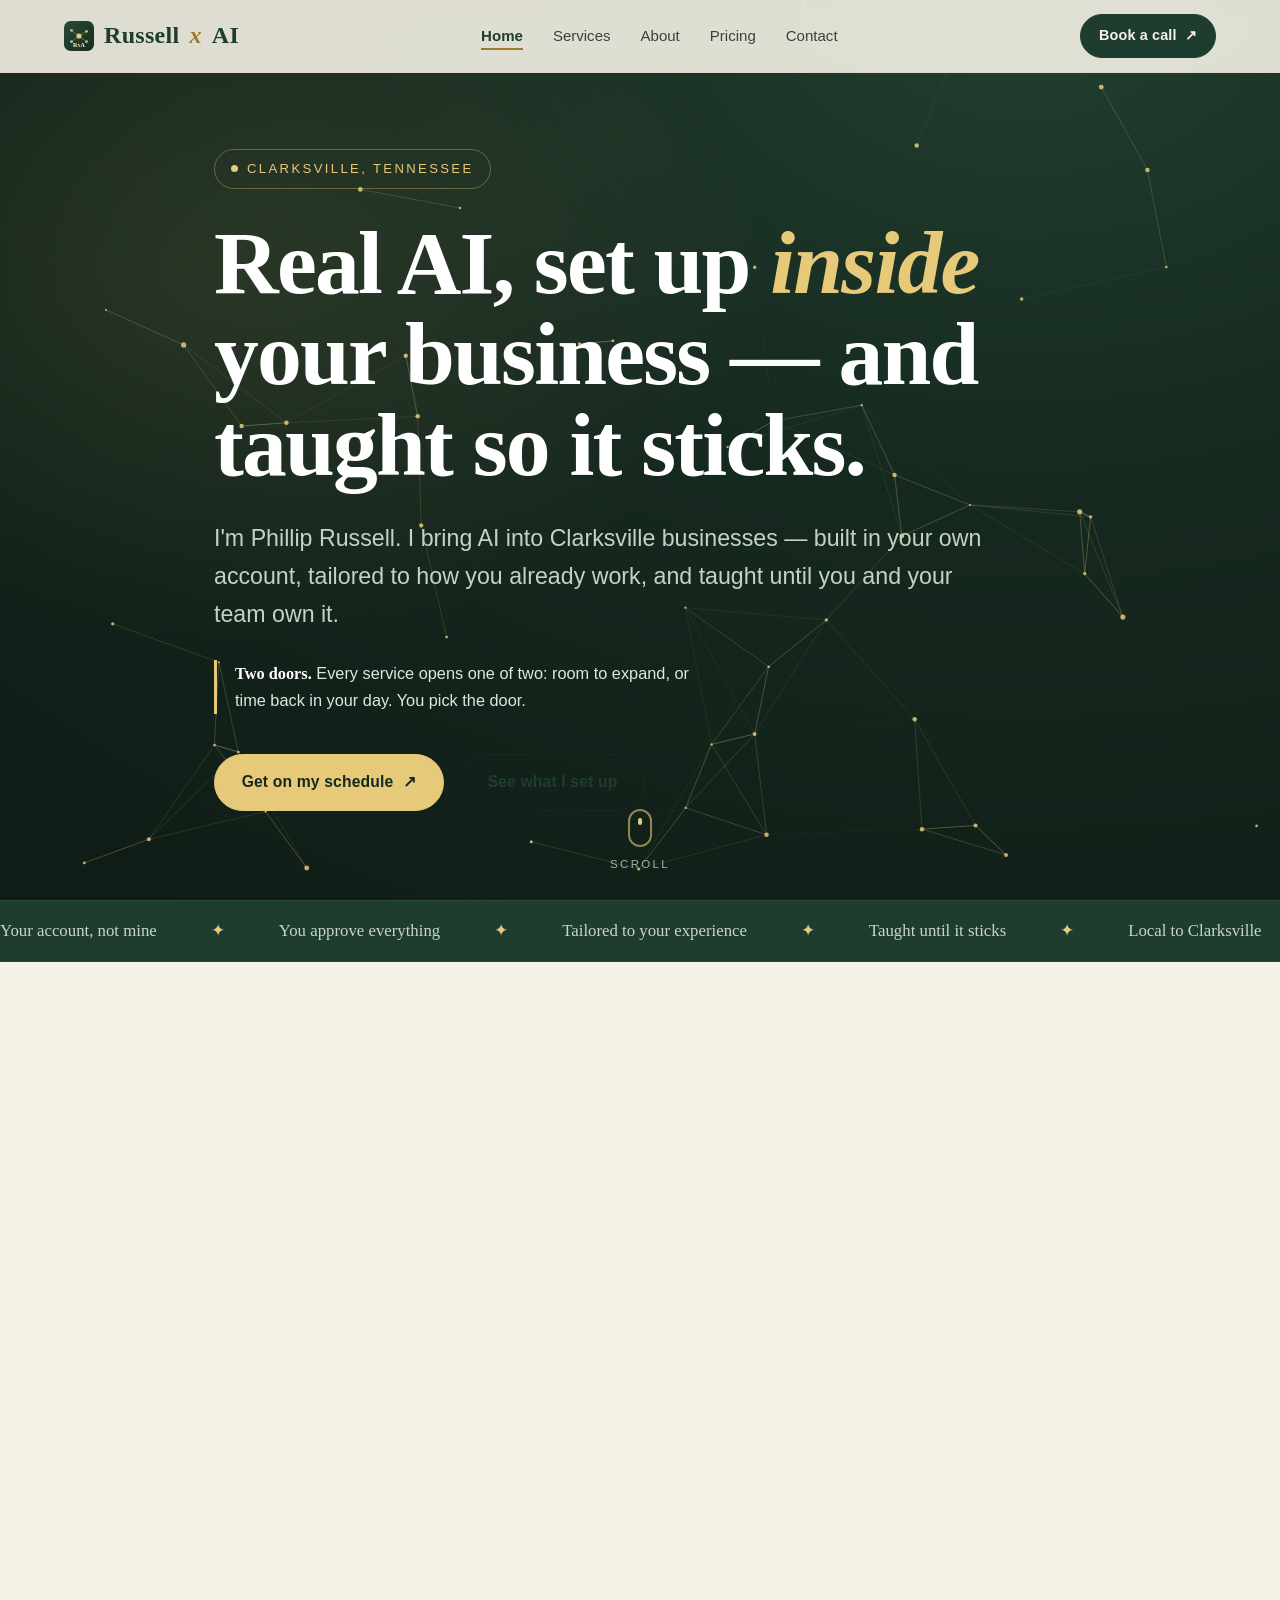
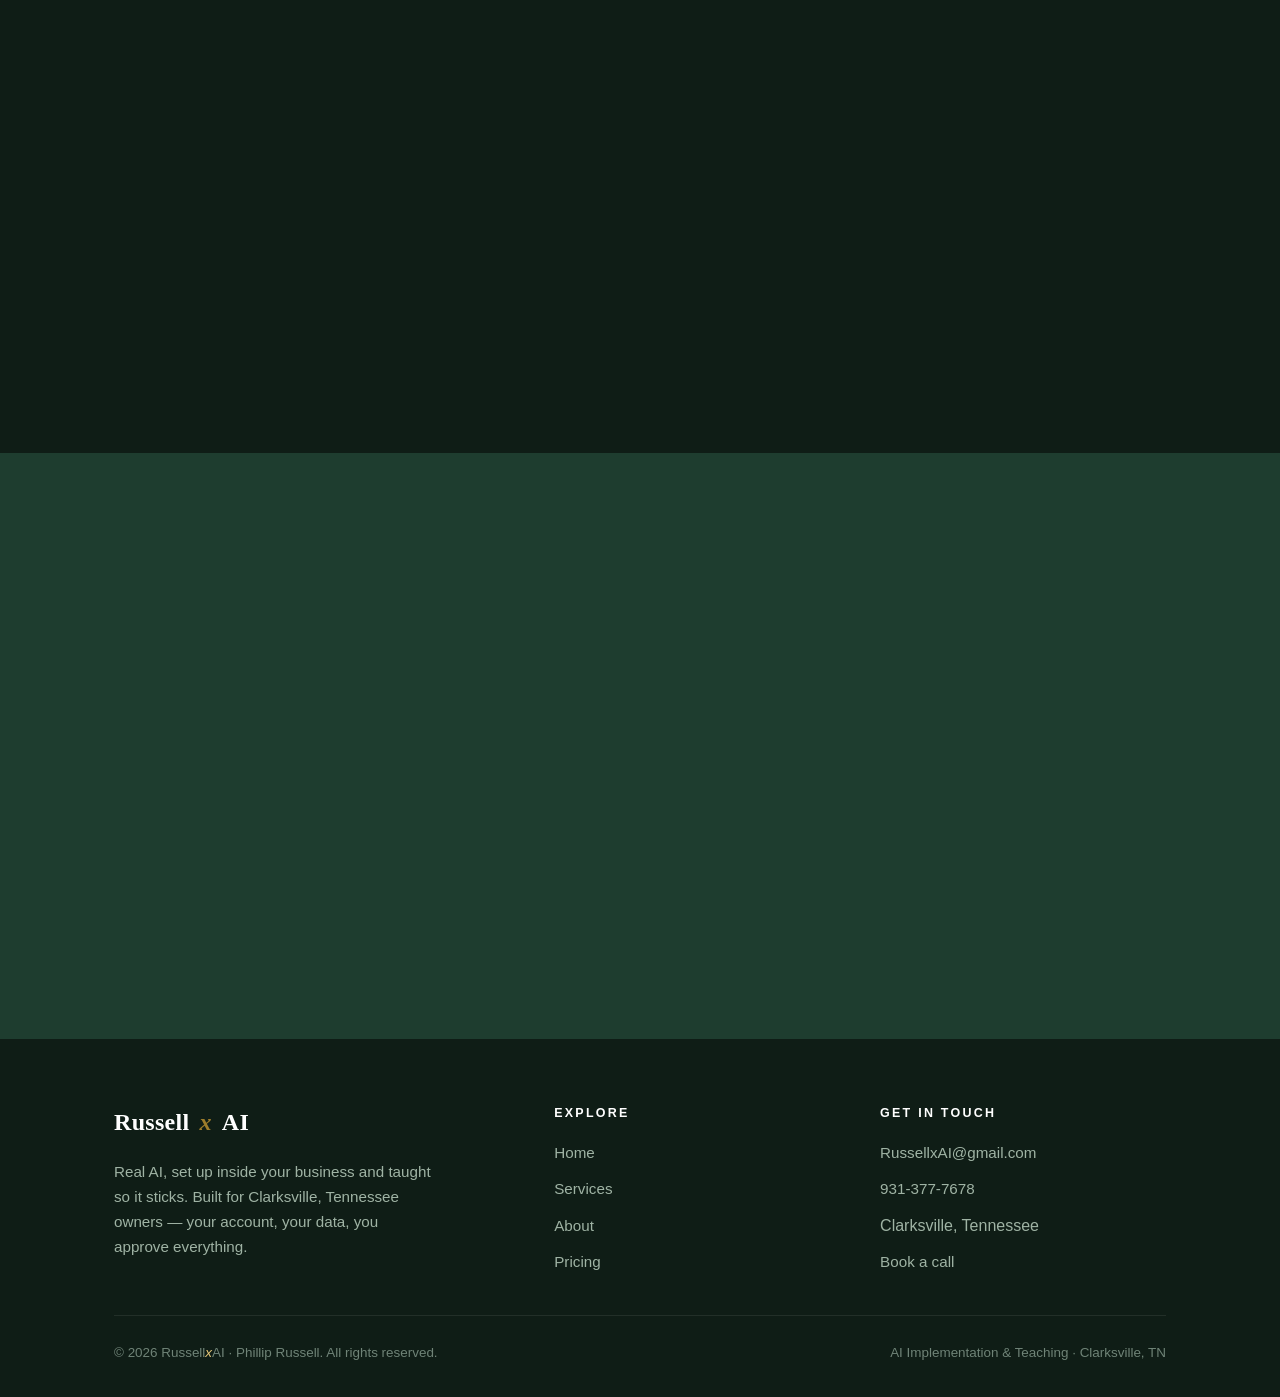
==== index.html @ 986514fe "Point canonical/OG/sitemap URLs at live GitHub Pages address" ====
﻿<!DOCTYPE html>
<html lang="en">
<head>
<meta charset="utf-8">
<meta name="viewport" content="width=device-width, initial-scale=1">
<meta http-equiv="Content-Security-Policy" content="default-src 'self'; img-src 'self' data:; style-src 'self'; script-src 'self'; font-src 'self'; connect-src 'self' https://formspree.io; form-action 'self' https://formspree.io; base-uri 'self'; frame-ancestors 'none'; object-src 'none'; upgrade-insecure-requests">
<meta http-equiv="X-Content-Type-Options" content="nosniff">
<meta name="referrer" content="strict-origin-when-cross-origin">

<title>RussellxAI — AI Implementation &amp; Teaching for Clarksville, TN Businesses</title>
<meta name="description" content="RussellxAI brings real AI into Clarksville, Tennessee small businesses — set up inside your own account, tailored to how you already work, and taught until your team owns it. Founded by Phillip Russell. Setup $500, partnership $750/month.">
<meta name="keywords" content="AI for small business Clarksville TN, AI implementation Clarksville, AI consultant Clarksville Tennessee, AI automation, local SEO Clarksville, second brain, RussellxAI, Phillip Russell">
<meta name="author" content="Phillip Russell — RussellxAI">
<link rel="canonical" href="https://philruss11.github.io/russellxai/">
<meta name="theme-color" content="#16291f">
<meta name="geo.region" content="US-TN">
<meta name="geo.placename" content="Clarksville, Tennessee">
<meta name="geo.position" content="36.5298;-87.3595">
<meta name="ICBM" content="36.5298, -87.3595">

<meta property="og:type" content="website">
<meta property="og:site_name" content="RussellxAI">
<meta property="og:title" content="RussellxAI — AI Implementation &amp; Teaching · Clarksville, TN">
<meta property="og:description" content="Real AI, set up inside your business and taught so it sticks. Built for Clarksville, Tennessee owners by Phillip Russell.">
<meta property="og:url" content="https://philruss11.github.io/russellxai/">
<meta property="og:image" content="https://philruss11.github.io/russellxai/assets/img/og-image.png">
<meta property="og:image:width" content="1200">
<meta property="og:image:height" content="630">
<meta name="twitter:card" content="summary_large_image">
<meta name="twitter:title" content="RussellxAI — AI Implementation &amp; Teaching · Clarksville, TN">
<meta name="twitter:description" content="Real AI, set up inside your business and taught so it sticks. Built for Clarksville, Tennessee.">
<meta name="twitter:image" content="https://philruss11.github.io/russellxai/assets/img/og-image.png">

<link rel="icon" type="image/svg+xml" href="assets/img/favicon.svg">
<link rel="apple-touch-icon" href="assets/img/favicon.svg">
<link rel="preload" as="style" href="assets/css/styles.css">
<link rel="stylesheet" href="assets/css/styles.css">

<script type="application/ld+json">
{
  "@context":"https://schema.org",
  "@type":"ProfessionalService",
  "@id":"https://philruss11.github.io/russellxai/#business",
  "name":"RussellxAI",
  "alternateName":"Russell x AI",
  "description":"AI implementation and teaching for small businesses — set up inside the client's own account, tailored to their work, and taught until it sticks. Serving Clarksville, Tennessee and the surrounding area.",
  "url":"https://philruss11.github.io/russellxai/",
  "email":"RussellxAI@gmail.com",
  "telephone":"+1-931-377-7678",
  "founder":{"@type":"Person","name":"Phillip Russell","jobTitle":"Founder & AI Engineer","alumniOf":"Austin Peay State University"},
  "areaServed":[
    {"@type":"City","name":"Clarksville","containedInPlace":{"@type":"State","name":"Tennessee"}},
    {"@type":"City","name":"Nashville","containedInPlace":{"@type":"State","name":"Tennessee"}}
  ],
  "address":{"@type":"PostalAddress","addressLocality":"Clarksville","addressRegion":"TN","addressCountry":"US"},
  "geo":{"@type":"GeoCoordinates","latitude":36.5298,"longitude":-87.3595},
  "priceRange":"$500 setup + $750/month",
  "knowsAbout":["AI implementation","Business automation","Local SEO","Financial dashboards","Second brain knowledge systems","AI training"],
  "makesOffer":[
    {"@type":"Offer","itemOffered":{"@type":"Service","name":"AI setup & teaching"},"price":"500","priceCurrency":"USD","description":"One-time setup inside your own account."},
    {"@type":"Offer","itemOffered":{"@type":"Service","name":"Ongoing AI partnership"},"price":"750","priceCurrency":"USD","description":"Monthly teaching and updates as your business changes."}
  ],
  "sameAs":[]
}
</script>
</head>
<body id="top">

<div class="progress" id="progress" aria-hidden="true"></div>

<!-- ============ NAV ============ -->
<header class="nav" id="nav">
  <a class="brand" href="index.html" aria-label="RussellxAI home">
    <img class="mark" src="assets/img/favicon.svg" alt="" width="30" height="30">
    Russell<span class="x">x</span>AI
  </a>
  <nav aria-label="Primary">
    <ul class="nav-links">
      <li><a href="index.html" class="active" aria-current="page">Home</a></li>
      <li><a href="services.html">Services</a></li>
      <li><a href="about.html">About</a></li>
      <li><a href="pricing.html">Pricing</a></li>
      <li><a href="contact.html">Contact</a></li>
    </ul>
  </nav>
  <div class="nav-cta">
    <a class="btn nav-book" href="contact.html">Book a call <span class="arrow">↗</span></a>
    <button class="nav-toggle" id="navToggle" aria-label="Open menu" aria-expanded="false">
      <span></span><span></span><span></span>
    </button>
  </div>
</header>

<!-- ============ HERO ============ -->
<section class="hero" aria-label="Introduction">
  <canvas class="hero__canvas" id="heroCanvas" aria-hidden="true"></canvas>
  <div class="hero__veil" aria-hidden="true"></div>
  <div class="container hero__inner">
    <span class="hero__loc reveal in"><span class="dot"></span> Clarksville, Tennessee</span>
    <h1 class="reveal in">Real AI, set up <span class="accent">inside</span> your business — and taught so it sticks.</h1>
    <p class="hero__sub reveal in" data-delay="1">I'm Phillip Russell. I bring AI into Clarksville businesses — built in your own account, tailored to how you already work, and taught until you and your team own it.</p>
    <p class="hero__doors reveal in" data-delay="2"><b>Two doors.</b> Every service opens one of two: room to expand, or time back in your day. You pick the door.</p>
    <div class="hero__actions reveal in" data-delay="3">
      <a class="btn btn--gold" href="contact.html">Get on my schedule <span class="arrow">↗</span></a>
      <a class="btn btn--ghost" href="services.html">See what I set up</a>
    </div>
  </div>
  <a href="#strip" class="hero__scroll" aria-label="Scroll down">
    <span class="mouse"></span>
    Scroll
  </a>
</section>

<!-- marquee strip -->
<div class="strip" id="strip" aria-hidden="true">
  <div class="strip__track">
    <span>Your account, not mine</span><span>You approve everything</span><span>Tailored to your experience</span><span>Taught until it sticks</span><span>Local to Clarksville</span><span>Your account, not mine</span><span>You approve everything</span><span>Tailored to your experience</span><span>Taught until it sticks</span><span>Local to Clarksville</span>
  </div>
</div>

<!-- ============ TWO DOORS ============ -->
<section class="section" aria-label="The two doors">
  <div class="container">
    <p class="eyebrow reveal">The promise</p>
    <h2 class="section-title reveal" data-delay="1">I'm not selling a knight in shining armor. I'm selling relief and expansion — in the exact places your business is losing time.</h2>
    <p class="section-lead reveal" data-delay="2">AI won't take over a business you've run for years. But in the areas that cost you the most time, it creates room. So every service opens one of two doors.</p>
    <div class="doors">
      <div class="door door--expand reveal" data-delay="1">
        <span class="door__num">01</span>
        <svg class="door__icon" viewBox="0 0 48 48" fill="none" stroke="#e7c97a" stroke-width="2.2" stroke-linecap="round" stroke-linejoin="round" aria-hidden="true"><path d="M8 40V20M20 40V10M32 40V26M44 40V6"/><path d="M38 12h6v6"/></svg>
        <span class="tag">Door one</span>
        <h3>Room to expand</h3>
        <p>Hand off what eats your week so you can chase the growth you actually want — new markets, more clients, the next location.</p>
      </div>
      <div class="door door--time reveal" data-delay="2">
        <span class="door__num">02</span>
        <svg class="door__icon" viewBox="0 0 48 48" fill="none" stroke="#e7c97a" stroke-width="2.2" stroke-linecap="round" stroke-linejoin="round" aria-hidden="true"><circle cx="24" cy="24" r="17"/><path d="M24 14v10l7 5"/></svg>
        <span class="tag">Door two</span>
        <h3>Time back in your day</h3>
        <p>Get your evenings and weekends back. The busywork — inbox, invoices, month-end, content — gets handled, with you approving every step.</p>
      </div>
    </div>
  </div>
</section>

<!-- ============ SERVICES OVERVIEW ============ -->
<section class="section" id="services" aria-label="Services overview">
  <div class="container">
    <div class="services-head">
      <div>
        <p class="eyebrow reveal">What I set up for you</p>
        <h2 class="section-title reveal" data-delay="1">Seven shelves of work I can put inside your business.</h2>
      </div>
      <p class="section-lead reveal" data-delay="2">Pick the area you want AI in. I build it in your own account, tailored off your experience plus my knowledge in AI — and you approve everything before it goes out.</p>
    </div>

    <div class="svc-grid">
      <article class="svc-card reveal" data-delay="1">
        <div class="svc-card__media"><img src="assets/img/svc-numbers.svg" alt="A live financial dashboard showing revenue, margins, and trends" loading="lazy" width="400" height="240"></div>
        <div class="svc-card__body">
          <span class="svc-card__kicker">Finance &amp; back office</span>
          <h3>Your numbers, made plain</h3>
          <p class="quote">Hand me your statements; I set up a dashboard that shows your revenue, margins, and what's slipping — updated whenever you drop in new numbers.</p>
        </div>
      </article>
      <article class="svc-card reveal" data-delay="2">
        <div class="svc-card__media"><img src="assets/img/svc-inbox.svg" alt="An inbox sorted, with replies drafted in your voice ready to approve" loading="lazy" width="400" height="240"></div>
        <div class="svc-card__body">
          <span class="svc-card__kicker">Inbox &amp; communication</span>
          <h3>Your inbox stops being a job</h3>
          <p class="quote">If email is eating your day, I set your AI up to read, sort, and draft replies in your own voice — you just review and send.</p>
        </div>
      </article>
      <article class="svc-card reveal" data-delay="1">
        <div class="svc-card__media"><img src="assets/img/svc-marketing.svg" alt="Ranking number one on a local Google search with a rising chart" loading="lazy" width="400" height="240"></div>
        <div class="svc-card__body">
          <span class="svc-card__kicker">Marketing &amp; getting found</span>
          <h3>Get found here in town</h3>
          <p class="quote">I run the work a $5,000-a-month agency does to get you found on Google — audits, your map listing, reviews, local content — in your own account.</p>
        </div>
      </article>
      <article class="svc-card reveal" data-delay="2">
        <div class="svc-card__media"><img src="assets/img/svc-documents.svg" alt="A contract being produced and reviewed, with key clauses flagged" loading="lazy" width="400" height="240"></div>
        <div class="svc-card__body">
          <span class="svc-card__kicker">Documents &amp; contracts</span>
          <h3>Delivered as the real file</h3>
          <p class="quote">Reports, proposals, contracts, presentations — described in a sentence and delivered as the real file, branded to your business.</p>
        </div>
      </article>
      <article class="svc-card reveal" data-delay="1">
        <div class="svc-card__media"><img src="assets/img/svc-brain.svg" alt="A second brain — a connected graph of your documents, decisions and processes" loading="lazy" width="400" height="240"></div>
        <div class="svc-card__body">
          <span class="svc-card__kicker">Knowledge &amp; systems · flagship</span>
          <h3>A second brain that runs the place</h3>
          <p class="quote">Everything your business knows — documents, decisions, processes, customer history — in one searchable brain your AI keeps current.</p>
        </div>
      </article>
      <article class="svc-card reveal" data-delay="2">
        <div class="svc-card__media"><img src="assets/img/svc-setup.svg" alt="AI set up in your own account with an approval step, plus hands-on teaching" loading="lazy" width="400" height="240"></div>
        <div class="svc-card__body">
          <span class="svc-card__kicker">Getting set up &amp; taught</span>
          <h3>Set up right, then taught until it sticks</h3>
          <p class="quote">I set up your own account, install the tools that match your work, and teach you and your people to use it — until it sticks.</p>
        </div>
      </article>
      <article class="svc-card reveal" data-delay="1">
        <div class="svc-card__media"><img src="assets/img/svc-advisory.svg" alt="A lightbulb and gears — advisory and special projects, researched and built" loading="lazy" width="400" height="240"></div>
        <div class="svc-card__body">
          <span class="svc-card__kicker">Advisory &amp; special projects</span>
          <h3>Got a one-off? Tell me what you want</h3>
          <p class="quote">A niche need or a special project? You tell me what you want done, I research it properly, and I build it for you.</p>
        </div>
      </article>
    </div>

    <div class="reveal actions-row">
      <a class="btn" href="services.html">Explore all services in detail <span class="arrow">↗</span></a>
    </div>
  </div>
</section>

<!-- ============ APPROACH ============ -->
<section class="section section--dark" id="approach" aria-label="How it works">
  <div class="container">
    <p class="eyebrow reveal">How I work</p>
    <h2 class="section-title reveal" data-delay="1">Three rules that don't bend.</h2>
    <p class="section-lead reveal" data-delay="2">This is what keeps AI on your side of the table — yours, safe, and under your control.</p>
    <div class="pillars">
      <div class="pillar reveal" data-delay="1">
        <svg class="pillar__ico" viewBox="0 0 48 48" fill="none" stroke="currentColor" stroke-width="2.2" stroke-linecap="round" stroke-linejoin="round" aria-hidden="true"><rect x="7" y="11" width="34" height="26" rx="3"/><path d="M7 19h34M14 28h10"/></svg>
        <div class="pillar__n">01</div>
        <h3>It's your account</h3>
        <p>Everything I set up lives in your own account, on your own computer, and stays with you. I'm the partner who builds and teaches it — not the owner of it.</p>
      </div>
      <div class="pillar reveal" data-delay="2">
        <svg class="pillar__ico" viewBox="0 0 48 48" fill="none" stroke="currentColor" stroke-width="2.2" stroke-linecap="round" stroke-linejoin="round" aria-hidden="true"><path d="M10 25l9 9 19-21"/></svg>
        <div class="pillar__n">02</div>
        <h3>You approve everything</h3>
        <p>Your AI drafts; you review. Nothing sends, posts, or signs without your click. The human-approval model is on from day one.</p>
      </div>
      <div class="pillar reveal" data-delay="3">
        <svg class="pillar__ico" viewBox="0 0 48 48" fill="none" stroke="currentColor" stroke-width="2.2" stroke-linecap="round" stroke-linejoin="round" aria-hidden="true"><path d="M24 6a18 18 0 1 0 18 18"/><path d="M42 8l-6 8-5-4"/></svg>
        <div class="pillar__n">03</div>
        <h3>I come back</h3>
        <p>I don't set it up and disappear. Every engagement includes me coming back to teach your team and keep the system updated as your business changes.</p>
      </div>
    </div>
  </div>
</section>

<!-- ============ PROOF ============ -->
<section class="section section--dark section--darker" id="proof" aria-label="Proof and track record">
  <div class="container">
    <p class="eyebrow reveal">Proof, not promises</p>
    <h2 class="section-title reveal" data-delay="1">Local, specific, already done.</h2>
    <p class="section-lead reveal" data-delay="2">I'm a Finance &amp; AI student at Austin Peay and self-taught in AI. I'm doing this across real businesses in Clarksville right now.</p>

    <div class="proof-grid">
      <div class="stat reveal" data-delay="1"><div class="stat__num" data-count="500" data-prefix="$" data-suffix="M">$0</div><div class="stat__label">AUM at the wealth manager I built an operating system for</div></div>
      <div class="stat reveal" data-delay="2"><div class="stat__num" data-count="400" data-suffix="+">0</div><div class="stat__label">clients that system serves, so he can expand to Nashville</div></div>
      <div class="stat reveal" data-delay="3"><div class="stat__num" data-count="5000" data-prefix="$" data-format="comma">$0</div><div class="stat__label">/month — the SEO agency work the local program replaces</div></div>
      <div class="stat reveal" data-delay="4"><div class="stat__num" data-count="100" data-suffix="%">0%</div><div class="stat__label">yours — your account, your data, you approve everything</div></div>
    </div>

    <div class="cases">
      <article class="case reveal" data-delay="1">
        <div class="case__tag">Wealth management · Clarksville</div>
        <h4>The operating system</h4>
        <p>Built a full AI operating system for a wealth manager with 400+ clients and $500M AUM — so the owner could stop running the back office and start expanding to Nashville.</p>
      </article>
      <article class="case reveal" data-delay="2">
        <div class="case__tag">Softball lessons · Clarksville</div>
        <h4>Numbers on day one</h4>
        <p>For a softball-lesson S-Corp, delivered a financial model and a live dashboard the same day — revenue, tax, and ROI in plain English the owner can reopen anytime.</p>
      </article>
      <article class="case reveal" data-delay="3">
        <div class="case__tag">Tree service · Clarksville</div>
        <h4>A 24/7 receptionist</h4>
        <p>Built an AI phone receptionist for a tree-service crew that answers around the clock and books non-overlapping jobs straight onto the owner's calendar.</p>
      </article>
    </div>
  </div>
</section>

<!-- ============ CTA BAND ============ -->
<section class="cta-band" aria-label="Get started">
  <div class="container">
    <p class="eyebrow reveal">Let's open a door</p>
    <h2 class="reveal" data-delay="1">Tell me where your business is losing the most time.</h2>
    <p class="reveal" data-delay="2">I'll show you exactly what I'd set up — no jargon, no pressure. Simple pricing: $500 to build it, $750/month for me to keep coming back and teaching.</p>
    <div class="hero__actions reveal" data-delay="3">
      <a class="btn btn--gold" href="contact.html">Get on my schedule <span class="arrow">↗</span></a>
      <a class="btn btn--ghost" href="pricing.html">See pricing</a>
    </div>
  </div>
</section>

<!-- ============ FOOTER ============ -->
<footer class="footer" aria-label="Footer">
  <div class="container">
    <div class="footer__top">
      <div>
        <div class="brand">Russell<span class="x">x</span>AI</div>
        <p>Real AI, set up inside your business and taught so it sticks. Built for Clarksville, Tennessee owners — your account, your data, you approve everything.</p>
      </div>
      <div>
        <h5>Explore</h5>
        <ul>
          <li><a href="index.html">Home</a></li>
          <li><a href="services.html">Services</a></li>
          <li><a href="about.html">About</a></li>
          <li><a href="pricing.html">Pricing</a></li>
        </ul>
      </div>
      <div>
        <h5>Get in touch</h5>
        <ul>
          <li><a href="mailto:RussellxAI@gmail.com">RussellxAI@gmail.com</a></li>
          <li><a href="tel:+19313777678">931-377-7678</a></li>
          <li><span>Clarksville, Tennessee</span></li>
          <li><a href="contact.html">Book a call</a></li>
        </ul>
      </div>
    </div>
    <div class="footer__bottom">
      <span>© <span id="year">2026</span> Russell<span class="x">x</span>AI · Phillip Russell. All rights reserved.</span>
      <span>AI Implementation &amp; Teaching · Clarksville, TN</span>
    </div>
  </div>
</footer>

<script src="assets/js/main.js" defer></script>
</body>
</html>
---- assets/css/styles.css ----
/* ===========================================================
   RussellxAI — site styles
   Brand: cream / forest-green / gold.  Self-contained, no CDN.
   =========================================================== */

:root{
  --cream:#F6F1E6;
  --paper:#FBF8F1;
  --green:#1E3D2F;
  --green-2:#2E5A43;
  --green-3:#3f6b50;
  --green-deep:#16291f;
  --green-near-black:#0f1d16;
  --ink:#1c1c19;
  --muted:#6b6a5e;
  --gold:#9c7c2b;
  --gold-2:#cdbb7e;
  --gold-bright:#e7c97a;
  --line:#e0d8c6;
  --line-soft:#ece4d4;

  --serif:Georgia,"Times New Roman",'Iowan Old Style',serif;
  --sans:"Segoe UI",-apple-system,BlinkMacSystemFont,Helvetica,Arial,sans-serif;

  --container:1180px;
  --gutter:clamp(20px,5vw,72px);
  --radius:16px;
  --radius-sm:10px;

  --shadow-sm:0 1px 3px rgba(22,41,31,.06),0 6px 18px rgba(22,41,31,.05);
  --shadow-md:0 10px 30px rgba(22,41,31,.10),0 2px 8px rgba(22,41,31,.06);
  --shadow-lg:0 30px 70px rgba(15,29,22,.22);

  --ease:cubic-bezier(.22,.61,.36,1);
  --ease-out:cubic-bezier(.16,1,.3,1);
}

*,*::before,*::after{box-sizing:border-box}
html{scroll-behavior:smooth;-webkit-text-size-adjust:100%}
@media (prefers-reduced-motion:reduce){html{scroll-behavior:auto}}

body{
  margin:0;
  background:var(--cream);
  color:var(--ink);
  font-family:var(--sans);
  font-size:clamp(16px,1.05vw,18px);
  line-height:1.65;
  -webkit-font-smoothing:antialiased;
  text-rendering:optimizeLegibility;
  overflow-x:hidden;
}

img,svg{max-width:100%;display:block}
a{color:inherit;text-decoration:none}
button{font-family:inherit}

h1,h2,h3,h4,.display{font-family:var(--serif);font-weight:700;line-height:1.08;letter-spacing:-.01em;color:var(--green);margin:0}
p{margin:0 0 1em}

::selection{background:var(--gold-bright);color:var(--green-deep)}

/* ---------- layout helpers ---------- */
.container{width:100%;max-width:var(--container);margin-inline:auto;padding-inline:var(--gutter)}
.section{padding:clamp(72px,11vh,140px) 0;position:relative}
.section--tight{padding:clamp(48px,7vh,84px) 0}
.section--top{padding-top:clamp(132px,16vh,172px)}
.eyebrow{
  font-family:var(--sans);font-size:.74rem;font-weight:700;letter-spacing:.22em;
  text-transform:uppercase;color:var(--gold);margin:0 0 18px;display:flex;align-items:center;gap:12px
}
.eyebrow::before{content:"";width:26px;height:2px;background:var(--gold);display:inline-block}
.section-title{font-size:clamp(2rem,4.4vw,3.5rem);max-width:18ch}
.section-lead{font-size:clamp(1.05rem,1.6vw,1.3rem);color:var(--muted);max-width:60ch;margin-top:22px}
.actions-row{margin-top:44px;display:flex;flex-wrap:wrap;gap:16px}

/* dark variant */
.section--dark{background:var(--green-deep);color:#dfe7df}
.section--darker{background:var(--green-near-black)}
.section--dark h1,.section--dark h2,.section--dark h3,.section--dark h4{color:#fff}
.section--dark .eyebrow{color:var(--gold-bright)}
.section--dark .eyebrow::before{background:var(--gold-bright)}
.section--dark .section-lead{color:#aebfb2}

/* ---------- buttons ---------- */
.btn{
  --bg:var(--green);--fg:var(--cream);
  display:inline-flex;align-items:center;gap:.6em;cursor:pointer;
  background:var(--bg);color:var(--fg);border:1.5px solid var(--bg);
  font-family:var(--sans);font-size:.98rem;font-weight:600;letter-spacing:.01em;
  padding:.92em 1.7em;border-radius:999px;
  transition:transform .25s var(--ease),box-shadow .25s var(--ease),background .25s,color .25s;
  will-change:transform;
}
.btn:hover{transform:translateY(-2px);box-shadow:var(--shadow-md)}
.btn:active{transform:translateY(0)}
.btn .arrow{transition:transform .3s var(--ease)}
.btn:hover .arrow{transform:translate(4px,-2px)}
.btn--gold{--bg:var(--gold-bright);--fg:var(--green-deep);border-color:var(--gold-bright);font-weight:700}
.btn--ghost{--bg:transparent;--fg:var(--green);border-color:rgba(30,61,47,.28)}
.btn--ghost:hover{background:rgba(30,61,47,.06)}
.section--dark .btn--ghost{--fg:#eef3ee;border-color:rgba(255,255,255,.32)}
.section--dark .btn--ghost:hover{background:rgba(255,255,255,.08)}

/* ---------- nav ---------- */
.nav{
  position:fixed;inset:0 0 auto 0;z-index:60;
  display:flex;align-items:center;justify-content:space-between;
  gap:24px;padding:14px var(--gutter);
  background:rgba(246,241,230,.90);
  backdrop-filter:saturate(140%) blur(14px);
  -webkit-backdrop-filter:saturate(140%) blur(14px);
  border-bottom:1px solid var(--line);
  transition:padding .35s var(--ease),box-shadow .35s;
}
.nav.scrolled{padding:10px var(--gutter);box-shadow:0 4px 24px rgba(22,41,31,.10)}
.brand{font-family:var(--serif);font-size:1.5rem;font-weight:700;letter-spacing:.3px;color:var(--green);display:flex;align-items:center;gap:10px}
.brand .x{color:var(--gold);font-style:italic}
.brand .mark{width:30px;height:30px;flex:0 0 auto}
.nav-links{display:flex;align-items:center;gap:30px;list-style:none;margin:0;padding:0}
.nav-links a{font-size:.94rem;font-weight:500;color:var(--ink);position:relative;padding:4px 0;opacity:.82;transition:opacity .2s}
.nav-links a::after{content:"";position:absolute;left:0;bottom:-2px;width:0;height:2px;background:var(--gold);transition:width .3s var(--ease)}
.nav-links a:hover{opacity:1}.nav-links a:hover::after{width:100%}
.nav-links a.active{opacity:1;color:var(--green);font-weight:600}
.nav-links a.active::after{width:100%}
.nav-cta{display:flex;align-items:center;gap:14px}
.nav .btn{padding:.62em 1.25em;font-size:.9rem}
.nav-toggle{display:none;background:none;border:0;cursor:pointer;width:42px;height:42px;border-radius:10px}
.nav-toggle span{display:block;width:22px;height:2px;background:var(--green);margin:5px auto;transition:.3s var(--ease)}

/* scroll progress */
.progress{position:fixed;top:0;left:0;height:3px;width:0;z-index:70;
  background:linear-gradient(90deg,var(--gold),var(--gold-bright));transition:width .1s linear}

/* ---------- subpage header ---------- */
.page-header{position:relative;overflow:hidden;isolation:isolate;
  background:radial-gradient(120% 150% at 85% 0%,#21402f 0%,var(--green-deep) 55%,var(--green-near-black) 100%);color:#eaf0ea}
.page-header__grid{position:absolute;inset:0;z-index:-1;opacity:.07;
  background-image:linear-gradient(#cdbb7e 1px,transparent 1px),linear-gradient(90deg,#cdbb7e 1px,transparent 1px);background-size:48px 48px}
.page-header__glow{position:absolute;z-index:-1;width:560px;height:560px;right:-120px;top:-180px;border-radius:50%;
  background:radial-gradient(circle,rgba(231,201,122,.14),transparent 70%)}
.page-header__inner{padding:148px 0 72px;max-width:820px}
.page-header .eyebrow{color:var(--gold-bright)}
.page-header .eyebrow::before{background:var(--gold-bright)}
.page-header h1{color:#fff;font-size:clamp(2.4rem,5.6vw,4rem);line-height:1.04;letter-spacing:-.02em}
.page-header h1 .accent{color:var(--gold-bright);font-style:italic}
.page-header .lead{color:#bccbbe;font-size:clamp(1.05rem,1.65vw,1.32rem);max-width:62ch;margin-top:22px}
.page-header__crumbs{font-size:.82rem;letter-spacing:.04em;color:#88a08f;margin-bottom:22px}
.page-header__crumbs a{color:#a9bcae}.page-header__crumbs a:hover{color:var(--gold-bright)}

/* ---------- CTA band ---------- */
.cta-band{background:var(--green);color:#eaf0ea;text-align:center}
.cta-band .container{padding-block:clamp(64px,9vh,116px)}
.cta-band .eyebrow{justify-content:center;color:var(--gold-bright)}
.cta-band .eyebrow::before{display:none}
.cta-band h2{color:#fff;font-size:clamp(2rem,4.2vw,3.1rem);max-width:22ch;margin:0 auto}
.cta-band p{color:#bccbbe;max-width:52ch;margin:18px auto 32px}
.cta-band .hero__actions{justify-content:center}

/* ---------- hero ---------- */
.hero{
  position:relative;min-height:100svh;display:flex;align-items:center;
  background:radial-gradient(120% 120% at 80% 0%,#21402f 0%,var(--green-deep) 45%,var(--green-near-black) 100%);
  color:#eaf0ea;overflow:hidden;isolation:isolate;
}
.hero__canvas{position:absolute;inset:0;z-index:-1;width:100%;height:100%}
.hero__veil{position:absolute;inset:0;z-index:-1;
  background:radial-gradient(60% 60% at 18% 30%,rgba(231,201,122,.10),transparent 70%)}
.hero__inner{padding-top:120px;padding-bottom:60px;max-width:980px}
.hero__loc{display:inline-flex;align-items:center;gap:9px;font-family:var(--sans);
  font-size:.82rem;letter-spacing:.18em;text-transform:uppercase;color:var(--gold-bright);
  border:1px solid rgba(231,201,122,.35);border-radius:999px;padding:8px 16px;margin-bottom:28px}
.hero__loc .dot{width:7px;height:7px;border-radius:50%;background:var(--gold-bright);box-shadow:0 0 0 0 rgba(231,201,122,.6);animation:pulse 2.4s infinite}
@keyframes pulse{0%{box-shadow:0 0 0 0 rgba(231,201,122,.5)}70%{box-shadow:0 0 0 10px rgba(231,201,122,0)}100%{box-shadow:0 0 0 0 rgba(231,201,122,0)}}
.hero h1{color:#fff;font-size:clamp(2.7rem,7vw,6rem);line-height:1.02;letter-spacing:-.02em;overflow-wrap:break-word}
.hero h1 .accent{color:var(--gold-bright);font-style:italic}
.hero__sub{font-size:clamp(1.1rem,1.9vw,1.45rem);color:#c4d2c6;max-width:60ch;margin:28px 0 0}
.hero__doors{margin-top:26px;font-size:1.02rem;color:#dfe7df;border-left:3px solid var(--gold-bright);padding-left:18px;max-width:54ch}
.hero__doors b{color:#fff;font-family:var(--serif)}
.hero__actions{display:flex;flex-wrap:wrap;gap:16px;margin-top:40px}
.hero__scroll{position:absolute;bottom:26px;left:50%;transform:translateX(-50%);
  display:flex;flex-direction:column;align-items:center;gap:8px;color:#9fb3a4;font-size:.72rem;letter-spacing:.2em;text-transform:uppercase}
.hero__scroll .mouse{width:24px;height:38px;border:2px solid rgba(231,201,122,.6);border-radius:14px;position:relative}
.hero__scroll .mouse::after{content:"";position:absolute;left:50%;top:7px;width:4px;height:7px;border-radius:2px;background:var(--gold-bright);transform:translateX(-50%);animation:wheel 1.8s infinite}
@keyframes wheel{0%{opacity:0;transform:translate(-50%,0)}30%{opacity:1}100%{opacity:0;transform:translate(-50%,12px)}}

/* marquee strip */
.strip{background:var(--green);color:#cfe;overflow:hidden;border-block:1px solid rgba(255,255,255,.06)}
.strip__track{display:flex;gap:54px;padding:16px 0;white-space:nowrap;width:max-content;animation:marquee 32s linear infinite}
.strip__track span{font-family:var(--serif);font-size:1.05rem;color:#c8d6c9;display:inline-flex;align-items:center;gap:54px}
.strip__track span::after{content:"✦";color:var(--gold-bright)}
@keyframes marquee{to{transform:translateX(-50%)}}
@media (prefers-reduced-motion:reduce){.strip__track{animation:none}.hero__loc .dot{animation:none}}

/* ---------- reveal animation ---------- */
.reveal{opacity:0;transform:translateY(34px);transition:opacity .9s var(--ease-out),transform .9s var(--ease-out)}
.reveal.in{opacity:1;transform:none}
.reveal[data-delay="1"]{transition-delay:.08s}
.reveal[data-delay="2"]{transition-delay:.16s}
.reveal[data-delay="3"]{transition-delay:.24s}
.reveal[data-delay="4"]{transition-delay:.32s}
.reveal[data-delay="5"]{transition-delay:.40s}
@media (prefers-reduced-motion:reduce){.reveal{opacity:1;transform:none;transition:none}}

/* ---------- two doors ---------- */
.doors{display:grid;grid-template-columns:1fr 1fr;gap:24px;margin-top:54px}
.door{position:relative;overflow:hidden;border-radius:var(--radius);padding:46px 40px;min-height:300px;
  display:flex;flex-direction:column;justify-content:flex-end;color:#fff;
  transition:transform .5s var(--ease),box-shadow .5s var(--ease)}
.door:hover{transform:translateY(-6px);box-shadow:var(--shadow-lg)}
.door--expand{background:linear-gradient(160deg,#27543c,#16291f)}
.door--time{background:linear-gradient(160deg,#34634a,#1c3a2c)}
.door__num{font-family:var(--serif);font-size:4rem;color:rgba(231,201,122,.28);position:absolute;top:18px;right:28px;line-height:1}
.door__icon{width:54px;height:54px;margin-bottom:auto}
.door h3{color:#fff;font-size:1.9rem;margin-bottom:10px}
.door p{color:#c9d6c9;margin:0;max-width:34ch}
.door .tag{font-family:var(--sans);font-size:.74rem;letter-spacing:.2em;text-transform:uppercase;color:var(--gold-bright);margin-bottom:14px}

/* ---------- services ---------- */
.services-head{display:flex;flex-wrap:wrap;justify-content:space-between;align-items:flex-end;gap:30px}
.svc-grid{display:grid;grid-template-columns:repeat(2,1fr);gap:26px;margin-top:56px}
.svc-card{
  background:var(--paper);border:1px solid var(--line);border-radius:var(--radius);
  overflow:hidden;display:flex;flex-direction:column;
  transition:transform .45s var(--ease),box-shadow .45s var(--ease),border-color .45s;
  will-change:transform;
}
.svc-card:hover{transform:translateY(-8px);box-shadow:var(--shadow-md);border-color:var(--gold-2)}
.svc-card__media{background:linear-gradient(180deg,#f0ead9,#e9e1cd);border-bottom:1px solid var(--line);
  aspect-ratio:400/240;overflow:hidden;position:relative}
.svc-card__media img{width:100%;height:100%;object-fit:cover;transition:transform .6s var(--ease)}
.svc-card:hover .svc-card__media img{transform:scale(1.04)}
.svc-card__body{padding:30px 30px 34px;display:flex;flex-direction:column;flex:1}
.svc-card__kicker{font-size:.72rem;font-weight:700;letter-spacing:.18em;text-transform:uppercase;color:var(--gold);margin-bottom:10px}
.svc-card h3{font-size:1.5rem;margin-bottom:12px}
.svc-card p{color:#3c4a40;margin:0 0 18px}
.svc-card .quote{font-style:italic;color:var(--green-2);border-left:3px solid var(--gold-2);padding-left:14px;font-size:.98rem;margin:0}
.svc-card .built{margin-top:auto;padding-top:18px;font-size:.82rem;color:var(--muted)}
.svc-card .built b{color:var(--green-2);font-weight:600}

/* quick-match table */
.match{margin-top:60px;border:1px solid var(--line);border-radius:var(--radius);overflow:hidden;background:var(--paper)}
.match__row{display:grid;grid-template-columns:1fr 1fr;gap:0;border-bottom:1px solid var(--line-soft)}
.match__row:last-child{border-bottom:0}
.match__row>div{padding:16px 26px}
.match__say{color:var(--ink);font-style:italic}
.match__say::before{content:"“"}.match__say::after{content:"”"}
.match__lead{color:var(--green-2);font-weight:600;border-left:1px solid var(--line-soft);display:flex;align-items:center;gap:10px}
.match__lead .arrow{color:var(--gold)}
.match__row.head>div{background:var(--green);color:var(--gold-bright);font-family:var(--sans);font-size:.74rem;letter-spacing:.18em;text-transform:uppercase;font-style:normal;font-weight:700}
.match__row.head .match__lead{color:var(--gold-bright)}

/* ---------- approach pillars ---------- */
.pillars{display:grid;grid-template-columns:repeat(3,1fr);gap:24px;margin-top:56px}
.pillar{background:rgba(255,255,255,.04);border:1px solid rgba(255,255,255,.10);border-radius:var(--radius);padding:36px 32px;transition:transform .4s var(--ease),background .4s}
.pillar:hover{transform:translateY(-6px);background:rgba(255,255,255,.07)}
.pillar__n{font-family:var(--serif);font-size:1rem;color:var(--gold-bright);margin-bottom:18px}
.pillar h3{color:#fff;font-size:1.45rem;margin-bottom:10px}
.pillar p{color:#aebfb2;margin:0}
.pillar__ico{width:46px;height:46px;margin-bottom:20px;color:var(--gold-bright)}

/* ---------- proof / stats ---------- */
.proof-grid{display:grid;grid-template-columns:repeat(4,1fr);gap:20px;margin-top:54px}
.stat{padding:30px 24px;border-radius:var(--radius);background:rgba(255,255,255,.04);border:1px solid rgba(255,255,255,.10);text-align:left}
.stat__num{font-family:var(--serif);font-size:clamp(2.2rem,4.5vw,3.4rem);color:var(--gold-bright);line-height:1;letter-spacing:-.02em}
.stat__label{margin-top:12px;color:#bccbbe;font-size:.96rem}
.cases{display:grid;grid-template-columns:repeat(3,1fr);gap:22px;margin-top:30px}
.case{background:rgba(255,255,255,.04);border:1px solid rgba(255,255,255,.10);border-radius:var(--radius);padding:30px 28px}
.case__tag{font-size:.72rem;letter-spacing:.18em;text-transform:uppercase;color:var(--gold-bright);margin-bottom:14px}
.case h4{color:#fff;font-size:1.2rem;margin-bottom:10px}
.case p{color:#aebfb2;margin:0;font-size:.96rem}

/* ---------- about ---------- */
.about{display:grid;grid-template-columns:.85fr 1.15fr;gap:clamp(36px,6vw,84px);align-items:center}
.about__portrait{position:relative;border-radius:var(--radius);overflow:hidden;aspect-ratio:4/5;
  background:linear-gradient(160deg,#27543c,#16291f);box-shadow:var(--shadow-lg);display:flex;align-items:flex-end;justify-content:center}
.about__portrait .initials{position:absolute;inset:0;display:flex;align-items:center;justify-content:center;
  font-family:var(--serif);font-size:7rem;color:rgba(231,201,122,.22)}
.about__portrait .ring{position:absolute;width:74%;aspect-ratio:1;border:1px solid rgba(231,201,122,.25);border-radius:50%;top:8%;left:13%}
.about__portrait .name-plate{position:relative;z-index:2;width:100%;padding:24px;background:linear-gradient(0deg,rgba(15,29,22,.92),transparent);color:#fff}
.about__portrait .name-plate b{font-family:var(--serif);font-size:1.3rem;display:block}
.about__portrait .name-plate span{color:var(--gold-bright);font-size:.86rem}
.about__quote{font-family:var(--serif);font-size:clamp(1.5rem,2.9vw,2.3rem);line-height:1.32;color:var(--green);letter-spacing:-.01em}
.about__quote .hl{color:var(--gold);font-style:italic}
.about__body{color:#3c4a40;font-size:1.06rem;margin-top:26px;max-width:54ch}
.about__sig{margin-top:24px;font-family:var(--serif);font-size:1.5rem;color:var(--green)}
.about__creds{display:flex;flex-wrap:wrap;gap:10px;margin-top:24px;list-style:none;padding:0}
.about__creds li{font-size:.84rem;color:var(--green-2);background:var(--paper);border:1px solid var(--line);border-radius:999px;padding:7px 15px}

/* ---------- pricing ---------- */
.price-wrap{display:grid;grid-template-columns:1fr 1fr;gap:26px;margin-top:54px;align-items:stretch}
.price-card{background:var(--paper);border:1px solid var(--line);border-radius:var(--radius);padding:42px 40px;position:relative;overflow:hidden}
.price-card--feature{background:linear-gradient(165deg,#21402f,#16291f);color:#dfe7df;border-color:transparent}
.price-card--feature h3,.price-card--feature .price{color:#fff}
.price-card .tier{font-size:.74rem;letter-spacing:.2em;text-transform:uppercase;color:var(--gold);font-weight:700;margin-bottom:18px}
.price-card--feature .tier{color:var(--gold-bright)}
.price-card .price{font-family:var(--serif);font-size:clamp(2.6rem,5vw,3.6rem);color:var(--green);line-height:1}
.price-card .price small{font-family:var(--sans);font-size:1rem;color:var(--muted);font-weight:500}
.price-card--feature .price small{color:#aebfb2}
.price-card .price-sub{margin-top:8px;color:var(--muted)}
.price-card--feature .price-sub{color:#aebfb2}
.price-list{list-style:none;margin:26px 0 0;padding:0;display:flex;flex-direction:column;gap:13px}
.price-list li{display:flex;gap:12px;align-items:flex-start;font-size:.98rem;color:#3c4a40}
.price-card--feature .price-list li{color:#cdd9cd}
.price-list .tick{flex:0 0 auto;width:20px;height:20px;border-radius:50%;background:var(--green);color:#fff;display:grid;place-items:center;font-size:.7rem;margin-top:2px}
.price-card--feature .price-list .tick{background:var(--gold-bright);color:var(--green-deep)}
.price-note{margin-top:46px;text-align:center;color:var(--muted);font-size:.96rem}
.price-note b{color:var(--green-2)}

/* ---------- FAQ ---------- */
.faq{margin-top:44px;max-width:820px}
.faq__item{border:1px solid rgba(255,255,255,.12);border-radius:var(--radius-sm);margin-bottom:14px;background:rgba(255,255,255,.03);overflow:hidden}
.faq__item summary{list-style:none;cursor:pointer;padding:20px 24px;font-family:var(--serif);font-size:1.12rem;color:#fff;
  display:flex;align-items:center;justify-content:space-between;gap:16px;transition:background .2s}
.faq__item summary::-webkit-details-marker{display:none}
.faq__item summary::after{content:"+";font-family:var(--sans);font-size:1.5rem;color:var(--gold-bright);transition:transform .3s var(--ease);line-height:1}
.faq__item[open] summary::after{transform:rotate(45deg)}
.faq__item summary:hover{background:rgba(255,255,255,.05)}
.faq__item p{margin:0;padding:0 24px 22px;color:#aebfb2;max-width:64ch}

/* ---------- contact ---------- */
.contact{display:grid;grid-template-columns:1.05fr .95fr;gap:clamp(36px,6vw,72px)}
.contact__info .lead{font-size:1.1rem;color:#cdd9cd;max-width:42ch}
.contact__methods{list-style:none;margin:34px 0 0;padding:0;display:flex;flex-direction:column;gap:6px}
.contact__methods a,.contact__methods li>span{display:flex;align-items:center;gap:16px;padding:16px 0;border-bottom:1px solid rgba(255,255,255,.12);color:#eef3ee;transition:color .2s}
.contact__methods a:hover{color:var(--gold-bright)}
.contact__methods .ico{width:42px;height:42px;flex:0 0 auto;border-radius:12px;background:rgba(255,255,255,.06);display:grid;place-items:center;color:var(--gold-bright)}
.contact__methods .meta{display:flex;flex-direction:column;line-height:1.3}
.contact__methods .meta small{color:#9fb3a4;font-size:.78rem;letter-spacing:.04em}
.contact__methods .meta b{font-weight:600;font-size:1.02rem}

.form{background:var(--paper);border-radius:var(--radius);padding:clamp(28px,4vw,40px);box-shadow:var(--shadow-md)}
.form h3{font-size:1.4rem;margin-bottom:6px;color:var(--green)}
.form .form-sub{color:var(--muted);font-size:.92rem;margin-bottom:24px}
.field{margin-bottom:18px}
.field label{display:block;font-size:.8rem;font-weight:600;letter-spacing:.04em;color:var(--green-2);margin-bottom:7px;text-transform:uppercase}
.field input,.field select,.field textarea{
  width:100%;font-family:var(--sans);font-size:1rem;color:var(--ink);
  background:#fff;border:1.5px solid var(--line);border-radius:var(--radius-sm);
  padding:13px 15px;transition:border-color .2s,box-shadow .2s}
.field textarea{resize:vertical;min-height:120px}
.field input:focus,.field select:focus,.field textarea:focus{outline:none;border-color:var(--green-2);box-shadow:0 0 0 3px rgba(46,90,67,.14)}
.form .btn{width:100%;justify-content:center;margin-top:6px}
.form__hint{margin-top:16px;font-size:.82rem;color:var(--muted);text-align:center}
.form__hint a{color:var(--green-2);text-decoration:underline}
.form__ok{display:none;background:rgba(46,90,67,.10);border:1px solid var(--green-2);color:var(--green);border-radius:var(--radius-sm);padding:16px;margin-bottom:18px;font-size:.94rem}
.form__ok.show{display:block}

/* ---------- footer ---------- */
.footer{background:var(--green-near-black);color:#9fb3a4;padding:64px 0 32px}
.footer__top{display:grid;grid-template-columns:1.4fr 1fr 1fr;gap:40px;padding-bottom:40px;border-bottom:1px solid rgba(255,255,255,.08)}
.footer .brand{color:#fff;margin-bottom:16px}
.footer p{color:#9fb3a4;max-width:38ch;font-size:.95rem}
.footer h5{color:#fff;font-family:var(--sans);font-size:.78rem;letter-spacing:.18em;text-transform:uppercase;margin:0 0 16px}
.footer ul{list-style:none;margin:0;padding:0;display:flex;flex-direction:column;gap:10px}
.footer a{font-size:.95rem;transition:color .2s}.footer a:hover{color:var(--gold-bright)}
.footer__bottom{display:flex;flex-wrap:wrap;justify-content:space-between;gap:14px;padding-top:26px;font-size:.84rem;color:#6f8377}
.footer__bottom .x{color:var(--gold-bright);font-style:italic}

/* ---------- responsive ---------- */
@media (max-width:980px){
  .about,.contact{grid-template-columns:1fr}
  .pillars,.proof-grid,.cases{grid-template-columns:1fr 1fr}
  .price-wrap{grid-template-columns:1fr}
  .footer__top{grid-template-columns:1fr 1fr}
}
@media (max-width:760px){
  .nav-links,.nav .btn.nav-book{display:none}
  .nav-toggle{display:block}
  .nav.open .nav-links{display:flex;position:absolute;top:100%;left:0;right:0;flex-direction:column;
    background:var(--cream);padding:18px var(--gutter) 26px;gap:6px;border-bottom:1px solid var(--line);box-shadow:var(--shadow-md)}
  .nav.open .nav-links a{padding:12px 0;font-size:1.05rem;border-bottom:1px solid var(--line-soft)}
  .svc-grid,.doors{grid-template-columns:1fr}
  .proof-grid{grid-template-columns:1fr 1fr}
  .pillars,.cases{grid-template-columns:1fr}
  .match__row{grid-template-columns:1fr}
  .match__lead{border-left:0;border-top:1px solid var(--line-soft)}
  .footer__top{grid-template-columns:1fr}
}
@media (max-width:460px){
  .proof-grid{grid-template-columns:1fr}
  .hero h1{font-size:clamp(2.1rem,8.2vw,2.9rem)}
  .hero__inner{padding-top:104px}
  .section-title{font-size:clamp(1.8rem,7.6vw,2.4rem)}
  .hero__actions{flex-direction:column;align-items:stretch}
  .hero__actions .btn{justify-content:center}
}
---- assets/css/styles.css ----
/* ===========================================================
   RussellxAI — site styles
   Brand: cream / forest-green / gold.  Self-contained, no CDN.
   =========================================================== */

:root{
  --cream:#F6F1E6;
  --paper:#FBF8F1;
  --green:#1E3D2F;
  --green-2:#2E5A43;
  --green-3:#3f6b50;
  --green-deep:#16291f;
  --green-near-black:#0f1d16;
  --ink:#1c1c19;
  --muted:#6b6a5e;
  --gold:#9c7c2b;
  --gold-2:#cdbb7e;
  --gold-bright:#e7c97a;
  --line:#e0d8c6;
  --line-soft:#ece4d4;

  --serif:Georgia,"Times New Roman",'Iowan Old Style',serif;
  --sans:"Segoe UI",-apple-system,BlinkMacSystemFont,Helvetica,Arial,sans-serif;

  --container:1180px;
  --gutter:clamp(20px,5vw,72px);
  --radius:16px;
  --radius-sm:10px;

  --shadow-sm:0 1px 3px rgba(22,41,31,.06),0 6px 18px rgba(22,41,31,.05);
  --shadow-md:0 10px 30px rgba(22,41,31,.10),0 2px 8px rgba(22,41,31,.06);
  --shadow-lg:0 30px 70px rgba(15,29,22,.22);

  --ease:cubic-bezier(.22,.61,.36,1);
  --ease-out:cubic-bezier(.16,1,.3,1);
}

*,*::before,*::after{box-sizing:border-box}
html{scroll-behavior:smooth;-webkit-text-size-adjust:100%}
@media (prefers-reduced-motion:reduce){html{scroll-behavior:auto}}

body{
  margin:0;
  background:var(--cream);
  color:var(--ink);
  font-family:var(--sans);
  font-size:clamp(16px,1.05vw,18px);
  line-height:1.65;
  -webkit-font-smoothing:antialiased;
  text-rendering:optimizeLegibility;
  overflow-x:hidden;
}

img,svg{max-width:100%;display:block}
a{color:inherit;text-decoration:none}
button{font-family:inherit}

h1,h2,h3,h4,.display{font-family:var(--serif);font-weight:700;line-height:1.08;letter-spacing:-.01em;color:var(--green);margin:0}
p{margin:0 0 1em}

::selection{background:var(--gold-bright);color:var(--green-deep)}

/* ---------- layout helpers ---------- */
.container{width:100%;max-width:var(--container);margin-inline:auto;padding-inline:var(--gutter)}
.section{padding:clamp(72px,11vh,140px) 0;position:relative}
.section--tight{padding:clamp(48px,7vh,84px) 0}
.section--top{padding-top:clamp(132px,16vh,172px)}
.eyebrow{
  font-family:var(--sans);font-size:.74rem;font-weight:700;letter-spacing:.22em;
  text-transform:uppercase;color:var(--gold);margin:0 0 18px;display:flex;align-items:center;gap:12px
}
.eyebrow::before{content:"";width:26px;height:2px;background:var(--gold);display:inline-block}
.section-title{font-size:clamp(2rem,4.4vw,3.5rem);max-width:18ch}
.section-lead{font-size:clamp(1.05rem,1.6vw,1.3rem);color:var(--muted);max-width:60ch;margin-top:22px}
.actions-row{margin-top:44px;display:flex;flex-wrap:wrap;gap:16px}

/* dark variant */
.section--dark{background:var(--green-deep);color:#dfe7df}
.section--darker{background:var(--green-near-black)}
.section--dark h1,.section--dark h2,.section--dark h3,.section--dark h4{color:#fff}
.section--dark .eyebrow{color:var(--gold-bright)}
.section--dark .eyebrow::before{background:var(--gold-bright)}
.section--dark .section-lead{color:#aebfb2}

/* ---------- buttons ---------- */
.btn{
  --bg:var(--green);--fg:var(--cream);
  display:inline-flex;align-items:center;gap:.6em;cursor:pointer;
  background:var(--bg);color:var(--fg);border:1.5px solid var(--bg);
  font-family:var(--sans);font-size:.98rem;font-weight:600;letter-spacing:.01em;
  padding:.92em 1.7em;border-radius:999px;
  transition:transform .25s var(--ease),box-shadow .25s var(--ease),background .25s,color .25s;
  will-change:transform;
}
.btn:hover{transform:translateY(-2px);box-shadow:var(--shadow-md)}
.btn:active{transform:translateY(0)}
.btn .arrow{transition:transform .3s var(--ease)}
.btn:hover .arrow{transform:translate(4px,-2px)}
.btn--gold{--bg:var(--gold-bright);--fg:var(--green-deep);border-color:var(--gold-bright);font-weight:700}
.btn--ghost{--bg:transparent;--fg:var(--green);border-color:rgba(30,61,47,.28)}
.btn--ghost:hover{background:rgba(30,61,47,.06)}
.section--dark .btn--ghost{--fg:#eef3ee;border-color:rgba(255,255,255,.32)}
.section--dark .btn--ghost:hover{background:rgba(255,255,255,.08)}

/* ---------- nav ---------- */
.nav{
  position:fixed;inset:0 0 auto 0;z-index:60;
  display:flex;align-items:center;justify-content:space-between;
  gap:24px;padding:14px var(--gutter);
  background:rgba(246,241,230,.90);
  backdrop-filter:saturate(140%) blur(14px);
  -webkit-backdrop-filter:saturate(140%) blur(14px);
  border-bottom:1px solid var(--line);
  transition:padding .35s var(--ease),box-shadow .35s;
}
.nav.scrolled{padding:10px var(--gutter);box-shadow:0 4px 24px rgba(22,41,31,.10)}
.brand{font-family:var(--serif);font-size:1.5rem;font-weight:700;letter-spacing:.3px;color:var(--green);display:flex;align-items:center;gap:10px}
.brand .x{color:var(--gold);font-style:italic}
.brand .mark{width:30px;height:30px;flex:0 0 auto}
.nav-links{display:flex;align-items:center;gap:30px;list-style:none;margin:0;padding:0}
.nav-links a{font-size:.94rem;font-weight:500;color:var(--ink);position:relative;padding:4px 0;opacity:.82;transition:opacity .2s}
.nav-links a::after{content:"";position:absolute;left:0;bottom:-2px;width:0;height:2px;background:var(--gold);transition:width .3s var(--ease)}
.nav-links a:hover{opacity:1}.nav-links a:hover::after{width:100%}
.nav-links a.active{opacity:1;color:var(--green);font-weight:600}
.nav-links a.active::after{width:100%}
.nav-cta{display:flex;align-items:center;gap:14px}
.nav .btn{padding:.62em 1.25em;font-size:.9rem}
.nav-toggle{display:none;background:none;border:0;cursor:pointer;width:42px;height:42px;border-radius:10px}
.nav-toggle span{display:block;width:22px;height:2px;background:var(--green);margin:5px auto;transition:.3s var(--ease)}

/* scroll progress */
.progress{position:fixed;top:0;left:0;height:3px;width:0;z-index:70;
  background:linear-gradient(90deg,var(--gold),var(--gold-bright));transition:width .1s linear}

/* ---------- subpage header ---------- */
.page-header{position:relative;overflow:hidden;isolation:isolate;
  background:radial-gradient(120% 150% at 85% 0%,#21402f 0%,var(--green-deep) 55%,var(--green-near-black) 100%);color:#eaf0ea}
.page-header__grid{position:absolute;inset:0;z-index:-1;opacity:.07;
  background-image:linear-gradient(#cdbb7e 1px,transparent 1px),linear-gradient(90deg,#cdbb7e 1px,transparent 1px);background-size:48px 48px}
.page-header__glow{position:absolute;z-index:-1;width:560px;height:560px;right:-120px;top:-180px;border-radius:50%;
  background:radial-gradient(circle,rgba(231,201,122,.14),transparent 70%)}
.page-header__inner{padding:148px 0 72px;max-width:820px}
.page-header .eyebrow{color:var(--gold-bright)}
.page-header .eyebrow::before{background:var(--gold-bright)}
.page-header h1{color:#fff;font-size:clamp(2.4rem,5.6vw,4rem);line-height:1.04;letter-spacing:-.02em}
.page-header h1 .accent{color:var(--gold-bright);font-style:italic}
.page-header .lead{color:#bccbbe;font-size:clamp(1.05rem,1.65vw,1.32rem);max-width:62ch;margin-top:22px}
.page-header__crumbs{font-size:.82rem;letter-spacing:.04em;color:#88a08f;margin-bottom:22px}
.page-header__crumbs a{color:#a9bcae}.page-header__crumbs a:hover{color:var(--gold-bright)}

/* ---------- CTA band ---------- */
.cta-band{background:var(--green);color:#eaf0ea;text-align:center}
.cta-band .container{padding-block:clamp(64px,9vh,116px)}
.cta-band .eyebrow{justify-content:center;color:var(--gold-bright)}
.cta-band .eyebrow::before{display:none}
.cta-band h2{color:#fff;font-size:clamp(2rem,4.2vw,3.1rem);max-width:22ch;margin:0 auto}
.cta-band p{color:#bccbbe;max-width:52ch;margin:18px auto 32px}
.cta-band .hero__actions{justify-content:center}

/* ---------- hero ---------- */
.hero{
  position:relative;min-height:100svh;display:flex;align-items:center;
  background:radial-gradient(120% 120% at 80% 0%,#21402f 0%,var(--green-deep) 45%,var(--green-near-black) 100%);
  color:#eaf0ea;overflow:hidden;isolation:isolate;
}
.hero__canvas{position:absolute;inset:0;z-index:-1;width:100%;height:100%}
.hero__veil{position:absolute;inset:0;z-index:-1;
  background:radial-gradient(60% 60% at 18% 30%,rgba(231,201,122,.10),transparent 70%)}
.hero__inner{padding-top:120px;padding-bottom:60px;max-width:980px}
.hero__loc{display:inline-flex;align-items:center;gap:9px;font-family:var(--sans);
  font-size:.82rem;letter-spacing:.18em;text-transform:uppercase;color:var(--gold-bright);
  border:1px solid rgba(231,201,122,.35);border-radius:999px;padding:8px 16px;margin-bottom:28px}
.hero__loc .dot{width:7px;height:7px;border-radius:50%;background:var(--gold-bright);box-shadow:0 0 0 0 rgba(231,201,122,.6);animation:pulse 2.4s infinite}
@keyframes pulse{0%{box-shadow:0 0 0 0 rgba(231,201,122,.5)}70%{box-shadow:0 0 0 10px rgba(231,201,122,0)}100%{box-shadow:0 0 0 0 rgba(231,201,122,0)}}
.hero h1{color:#fff;font-size:clamp(2.7rem,7vw,6rem);line-height:1.02;letter-spacing:-.02em;overflow-wrap:break-word}
.hero h1 .accent{color:var(--gold-bright);font-style:italic}
.hero__sub{font-size:clamp(1.1rem,1.9vw,1.45rem);color:#c4d2c6;max-width:60ch;margin:28px 0 0}
.hero__doors{margin-top:26px;font-size:1.02rem;color:#dfe7df;border-left:3px solid var(--gold-bright);padding-left:18px;max-width:54ch}
.hero__doors b{color:#fff;font-family:var(--serif)}
.hero__actions{display:flex;flex-wrap:wrap;gap:16px;margin-top:40px}
.hero__scroll{position:absolute;bottom:26px;left:50%;transform:translateX(-50%);
  display:flex;flex-direction:column;align-items:center;gap:8px;color:#9fb3a4;font-size:.72rem;letter-spacing:.2em;text-transform:uppercase}
.hero__scroll .mouse{width:24px;height:38px;border:2px solid rgba(231,201,122,.6);border-radius:14px;position:relative}
.hero__scroll .mouse::after{content:"";position:absolute;left:50%;top:7px;width:4px;height:7px;border-radius:2px;background:var(--gold-bright);transform:translateX(-50%);animation:wheel 1.8s infinite}
@keyframes wheel{0%{opacity:0;transform:translate(-50%,0)}30%{opacity:1}100%{opacity:0;transform:translate(-50%,12px)}}

/* marquee strip */
.strip{background:var(--green);color:#cfe;overflow:hidden;border-block:1px solid rgba(255,255,255,.06)}
.strip__track{display:flex;gap:54px;padding:16px 0;white-space:nowrap;width:max-content;animation:marquee 32s linear infinite}
.strip__track span{font-family:var(--serif);font-size:1.05rem;color:#c8d6c9;display:inline-flex;align-items:center;gap:54px}
.strip__track span::after{content:"✦";color:var(--gold-bright)}
@keyframes marquee{to{transform:translateX(-50%)}}
@media (prefers-reduced-motion:reduce){.strip__track{animation:none}.hero__loc .dot{animation:none}}

/* ---------- reveal animation ---------- */
.reveal{opacity:0;transform:translateY(34px);transition:opacity .9s var(--ease-out),transform .9s var(--ease-out)}
.reveal.in{opacity:1;transform:none}
.reveal[data-delay="1"]{transition-delay:.08s}
.reveal[data-delay="2"]{transition-delay:.16s}
.reveal[data-delay="3"]{transition-delay:.24s}
.reveal[data-delay="4"]{transition-delay:.32s}
.reveal[data-delay="5"]{transition-delay:.40s}
@media (prefers-reduced-motion:reduce){.reveal{opacity:1;transform:none;transition:none}}

/* ---------- two doors ---------- */
.doors{display:grid;grid-template-columns:1fr 1fr;gap:24px;margin-top:54px}
.door{position:relative;overflow:hidden;border-radius:var(--radius);padding:46px 40px;min-height:300px;
  display:flex;flex-direction:column;justify-content:flex-end;color:#fff;
  transition:transform .5s var(--ease),box-shadow .5s var(--ease)}
.door:hover{transform:translateY(-6px);box-shadow:var(--shadow-lg)}
.door--expand{background:linear-gradient(160deg,#27543c,#16291f)}
.door--time{background:linear-gradient(160deg,#34634a,#1c3a2c)}
.door__num{font-family:var(--serif);font-size:4rem;color:rgba(231,201,122,.28);position:absolute;top:18px;right:28px;line-height:1}
.door__icon{width:54px;height:54px;margin-bottom:auto}
.door h3{color:#fff;font-size:1.9rem;margin-bottom:10px}
.door p{color:#c9d6c9;margin:0;max-width:34ch}
.door .tag{font-family:var(--sans);font-size:.74rem;letter-spacing:.2em;text-transform:uppercase;color:var(--gold-bright);margin-bottom:14px}

/* ---------- services ---------- */
.services-head{display:flex;flex-wrap:wrap;justify-content:space-between;align-items:flex-end;gap:30px}
.svc-grid{display:grid;grid-template-columns:repeat(2,1fr);gap:26px;margin-top:56px}
.svc-card{
  background:var(--paper);border:1px solid var(--line);border-radius:var(--radius);
  overflow:hidden;display:flex;flex-direction:column;
  transition:transform .45s var(--ease),box-shadow .45s var(--ease),border-color .45s;
  will-change:transform;
}
.svc-card:hover{transform:translateY(-8px);box-shadow:var(--shadow-md);border-color:var(--gold-2)}
.svc-card__media{background:linear-gradient(180deg,#f0ead9,#e9e1cd);border-bottom:1px solid var(--line);
  aspect-ratio:400/240;overflow:hidden;position:relative}
.svc-card__media img{width:100%;height:100%;object-fit:cover;transition:transform .6s var(--ease)}
.svc-card:hover .svc-card__media img{transform:scale(1.04)}
.svc-card__body{padding:30px 30px 34px;display:flex;flex-direction:column;flex:1}
.svc-card__kicker{font-size:.72rem;font-weight:700;letter-spacing:.18em;text-transform:uppercase;color:var(--gold);margin-bottom:10px}
.svc-card h3{font-size:1.5rem;margin-bottom:12px}
.svc-card p{color:#3c4a40;margin:0 0 18px}
.svc-card .quote{font-style:italic;color:var(--green-2);border-left:3px solid var(--gold-2);padding-left:14px;font-size:.98rem;margin:0}
.svc-card .built{margin-top:auto;padding-top:18px;font-size:.82rem;color:var(--muted)}
.svc-card .built b{color:var(--green-2);font-weight:600}

/* quick-match table */
.match{margin-top:60px;border:1px solid var(--line);border-radius:var(--radius);overflow:hidden;background:var(--paper)}
.match__row{display:grid;grid-template-columns:1fr 1fr;gap:0;border-bottom:1px solid var(--line-soft)}
.match__row:last-child{border-bottom:0}
.match__row>div{padding:16px 26px}
.match__say{color:var(--ink);font-style:italic}
.match__say::before{content:"“"}.match__say::after{content:"”"}
.match__lead{color:var(--green-2);font-weight:600;border-left:1px solid var(--line-soft);display:flex;align-items:center;gap:10px}
.match__lead .arrow{color:var(--gold)}
.match__row.head>div{background:var(--green);color:var(--gold-bright);font-family:var(--sans);font-size:.74rem;letter-spacing:.18em;text-transform:uppercase;font-style:normal;font-weight:700}
.match__row.head .match__lead{color:var(--gold-bright)}

/* ---------- approach pillars ---------- */
.pillars{display:grid;grid-template-columns:repeat(3,1fr);gap:24px;margin-top:56px}
.pillar{background:rgba(255,255,255,.04);border:1px solid rgba(255,255,255,.10);border-radius:var(--radius);padding:36px 32px;transition:transform .4s var(--ease),background .4s}
.pillar:hover{transform:translateY(-6px);background:rgba(255,255,255,.07)}
.pillar__n{font-family:var(--serif);font-size:1rem;color:var(--gold-bright);margin-bottom:18px}
.pillar h3{color:#fff;font-size:1.45rem;margin-bottom:10px}
.pillar p{color:#aebfb2;margin:0}
.pillar__ico{width:46px;height:46px;margin-bottom:20px;color:var(--gold-bright)}

/* ---------- proof / stats ---------- */
.proof-grid{display:grid;grid-template-columns:repeat(4,1fr);gap:20px;margin-top:54px}
.stat{padding:30px 24px;border-radius:var(--radius);background:rgba(255,255,255,.04);border:1px solid rgba(255,255,255,.10);text-align:left}
.stat__num{font-family:var(--serif);font-size:clamp(2.2rem,4.5vw,3.4rem);color:var(--gold-bright);line-height:1;letter-spacing:-.02em}
.stat__label{margin-top:12px;color:#bccbbe;font-size:.96rem}
.cases{display:grid;grid-template-columns:repeat(3,1fr);gap:22px;margin-top:30px}
.case{background:rgba(255,255,255,.04);border:1px solid rgba(255,255,255,.10);border-radius:var(--radius);padding:30px 28px}
.case__tag{font-size:.72rem;letter-spacing:.18em;text-transform:uppercase;color:var(--gold-bright);margin-bottom:14px}
.case h4{color:#fff;font-size:1.2rem;margin-bottom:10px}
.case p{color:#aebfb2;margin:0;font-size:.96rem}

/* ---------- about ---------- */
.about{display:grid;grid-template-columns:.85fr 1.15fr;gap:clamp(36px,6vw,84px);align-items:center}
.about__portrait{position:relative;border-radius:var(--radius);overflow:hidden;aspect-ratio:4/5;
  background:linear-gradient(160deg,#27543c,#16291f);box-shadow:var(--shadow-lg);display:flex;align-items:flex-end;justify-content:center}
.about__portrait .initials{position:absolute;inset:0;display:flex;align-items:center;justify-content:center;
  font-family:var(--serif);font-size:7rem;color:rgba(231,201,122,.22)}
.about__portrait .ring{position:absolute;width:74%;aspect-ratio:1;border:1px solid rgba(231,201,122,.25);border-radius:50%;top:8%;left:13%}
.about__portrait .name-plate{position:relative;z-index:2;width:100%;padding:24px;background:linear-gradient(0deg,rgba(15,29,22,.92),transparent);color:#fff}
.about__portrait .name-plate b{font-family:var(--serif);font-size:1.3rem;display:block}
.about__portrait .name-plate span{color:var(--gold-bright);font-size:.86rem}
.about__quote{font-family:var(--serif);font-size:clamp(1.5rem,2.9vw,2.3rem);line-height:1.32;color:var(--green);letter-spacing:-.01em}
.about__quote .hl{color:var(--gold);font-style:italic}
.about__body{color:#3c4a40;font-size:1.06rem;margin-top:26px;max-width:54ch}
.about__sig{margin-top:24px;font-family:var(--serif);font-size:1.5rem;color:var(--green)}
.about__creds{display:flex;flex-wrap:wrap;gap:10px;margin-top:24px;list-style:none;padding:0}
.about__creds li{font-size:.84rem;color:var(--green-2);background:var(--paper);border:1px solid var(--line);border-radius:999px;padding:7px 15px}

/* ---------- pricing ---------- */
.price-wrap{display:grid;grid-template-columns:1fr 1fr;gap:26px;margin-top:54px;align-items:stretch}
.price-card{background:var(--paper);border:1px solid var(--line);border-radius:var(--radius);padding:42px 40px;position:relative;overflow:hidden}
.price-card--feature{background:linear-gradient(165deg,#21402f,#16291f);color:#dfe7df;border-color:transparent}
.price-card--feature h3,.price-card--feature .price{color:#fff}
.price-card .tier{font-size:.74rem;letter-spacing:.2em;text-transform:uppercase;color:var(--gold);font-weight:700;margin-bottom:18px}
.price-card--feature .tier{color:var(--gold-bright)}
.price-card .price{font-family:var(--serif);font-size:clamp(2.6rem,5vw,3.6rem);color:var(--green);line-height:1}
.price-card .price small{font-family:var(--sans);font-size:1rem;color:var(--muted);font-weight:500}
.price-card--feature .price small{color:#aebfb2}
.price-card .price-sub{margin-top:8px;color:var(--muted)}
.price-card--feature .price-sub{color:#aebfb2}
.price-list{list-style:none;margin:26px 0 0;padding:0;display:flex;flex-direction:column;gap:13px}
.price-list li{display:flex;gap:12px;align-items:flex-start;font-size:.98rem;color:#3c4a40}
.price-card--feature .price-list li{color:#cdd9cd}
.price-list .tick{flex:0 0 auto;width:20px;height:20px;border-radius:50%;background:var(--green);color:#fff;display:grid;place-items:center;font-size:.7rem;margin-top:2px}
.price-card--feature .price-list .tick{background:var(--gold-bright);color:var(--green-deep)}
.price-note{margin-top:46px;text-align:center;color:var(--muted);font-size:.96rem}
.price-note b{color:var(--green-2)}

/* ---------- FAQ ---------- */
.faq{margin-top:44px;max-width:820px}
.faq__item{border:1px solid rgba(255,255,255,.12);border-radius:var(--radius-sm);margin-bottom:14px;background:rgba(255,255,255,.03);overflow:hidden}
.faq__item summary{list-style:none;cursor:pointer;padding:20px 24px;font-family:var(--serif);font-size:1.12rem;color:#fff;
  display:flex;align-items:center;justify-content:space-between;gap:16px;transition:background .2s}
.faq__item summary::-webkit-details-marker{display:none}
.faq__item summary::after{content:"+";font-family:var(--sans);font-size:1.5rem;color:var(--gold-bright);transition:transform .3s var(--ease);line-height:1}
.faq__item[open] summary::after{transform:rotate(45deg)}
.faq__item summary:hover{background:rgba(255,255,255,.05)}
.faq__item p{margin:0;padding:0 24px 22px;color:#aebfb2;max-width:64ch}

/* ---------- contact ---------- */
.contact{display:grid;grid-template-columns:1.05fr .95fr;gap:clamp(36px,6vw,72px)}
.contact__info .lead{font-size:1.1rem;color:#cdd9cd;max-width:42ch}
.contact__methods{list-style:none;margin:34px 0 0;padding:0;display:flex;flex-direction:column;gap:6px}
.contact__methods a,.contact__methods li>span{display:flex;align-items:center;gap:16px;padding:16px 0;border-bottom:1px solid rgba(255,255,255,.12);color:#eef3ee;transition:color .2s}
.contact__methods a:hover{color:var(--gold-bright)}
.contact__methods .ico{width:42px;height:42px;flex:0 0 auto;border-radius:12px;background:rgba(255,255,255,.06);display:grid;place-items:center;color:var(--gold-bright)}
.contact__methods .meta{display:flex;flex-direction:column;line-height:1.3}
.contact__methods .meta small{color:#9fb3a4;font-size:.78rem;letter-spacing:.04em}
.contact__methods .meta b{font-weight:600;font-size:1.02rem}

.form{background:var(--paper);border-radius:var(--radius);padding:clamp(28px,4vw,40px);box-shadow:var(--shadow-md)}
.form h3{font-size:1.4rem;margin-bottom:6px;color:var(--green)}
.form .form-sub{color:var(--muted);font-size:.92rem;margin-bottom:24px}
.field{margin-bottom:18px}
.field label{display:block;font-size:.8rem;font-weight:600;letter-spacing:.04em;color:var(--green-2);margin-bottom:7px;text-transform:uppercase}
.field input,.field select,.field textarea{
  width:100%;font-family:var(--sans);font-size:1rem;color:var(--ink);
  background:#fff;border:1.5px solid var(--line);border-radius:var(--radius-sm);
  padding:13px 15px;transition:border-color .2s,box-shadow .2s}
.field textarea{resize:vertical;min-height:120px}
.field input:focus,.field select:focus,.field textarea:focus{outline:none;border-color:var(--green-2);box-shadow:0 0 0 3px rgba(46,90,67,.14)}
.form .btn{width:100%;justify-content:center;margin-top:6px}
.form__hint{margin-top:16px;font-size:.82rem;color:var(--muted);text-align:center}
.form__hint a{color:var(--green-2);text-decoration:underline}
.form__ok{display:none;background:rgba(46,90,67,.10);border:1px solid var(--green-2);color:var(--green);border-radius:var(--radius-sm);padding:16px;margin-bottom:18px;font-size:.94rem}
.form__ok.show{display:block}

/* ---------- footer ---------- */
.footer{background:var(--green-near-black);color:#9fb3a4;padding:64px 0 32px}
.footer__top{display:grid;grid-template-columns:1.4fr 1fr 1fr;gap:40px;padding-bottom:40px;border-bottom:1px solid rgba(255,255,255,.08)}
.footer .brand{color:#fff;margin-bottom:16px}
.footer p{color:#9fb3a4;max-width:38ch;font-size:.95rem}
.footer h5{color:#fff;font-family:var(--sans);font-size:.78rem;letter-spacing:.18em;text-transform:uppercase;margin:0 0 16px}
.footer ul{list-style:none;margin:0;padding:0;display:flex;flex-direction:column;gap:10px}
.footer a{font-size:.95rem;transition:color .2s}.footer a:hover{color:var(--gold-bright)}
.footer__bottom{display:flex;flex-wrap:wrap;justify-content:space-between;gap:14px;padding-top:26px;font-size:.84rem;color:#6f8377}
.footer__bottom .x{color:var(--gold-bright);font-style:italic}

/* ---------- responsive ---------- */
@media (max-width:980px){
  .about,.contact{grid-template-columns:1fr}
  .pillars,.proof-grid,.cases{grid-template-columns:1fr 1fr}
  .price-wrap{grid-template-columns:1fr}
  .footer__top{grid-template-columns:1fr 1fr}
}
@media (max-width:760px){
  .nav-links,.nav .btn.nav-book{display:none}
  .nav-toggle{display:block}
  .nav.open .nav-links{display:flex;position:absolute;top:100%;left:0;right:0;flex-direction:column;
    background:var(--cream);padding:18px var(--gutter) 26px;gap:6px;border-bottom:1px solid var(--line);box-shadow:var(--shadow-md)}
  .nav.open .nav-links a{padding:12px 0;font-size:1.05rem;border-bottom:1px solid var(--line-soft)}
  .svc-grid,.doors{grid-template-columns:1fr}
  .proof-grid{grid-template-columns:1fr 1fr}
  .pillars,.cases{grid-template-columns:1fr}
  .match__row{grid-template-columns:1fr}
  .match__lead{border-left:0;border-top:1px solid var(--line-soft)}
  .footer__top{grid-template-columns:1fr}
}
@media (max-width:460px){
  .proof-grid{grid-template-columns:1fr}
  .hero h1{font-size:clamp(2.1rem,8.2vw,2.9rem)}
  .hero__inner{padding-top:104px}
  .section-title{font-size:clamp(1.8rem,7.6vw,2.4rem)}
  .hero__actions{flex-direction:column;align-items:stretch}
  .hero__actions .btn{justify-content:center}
}
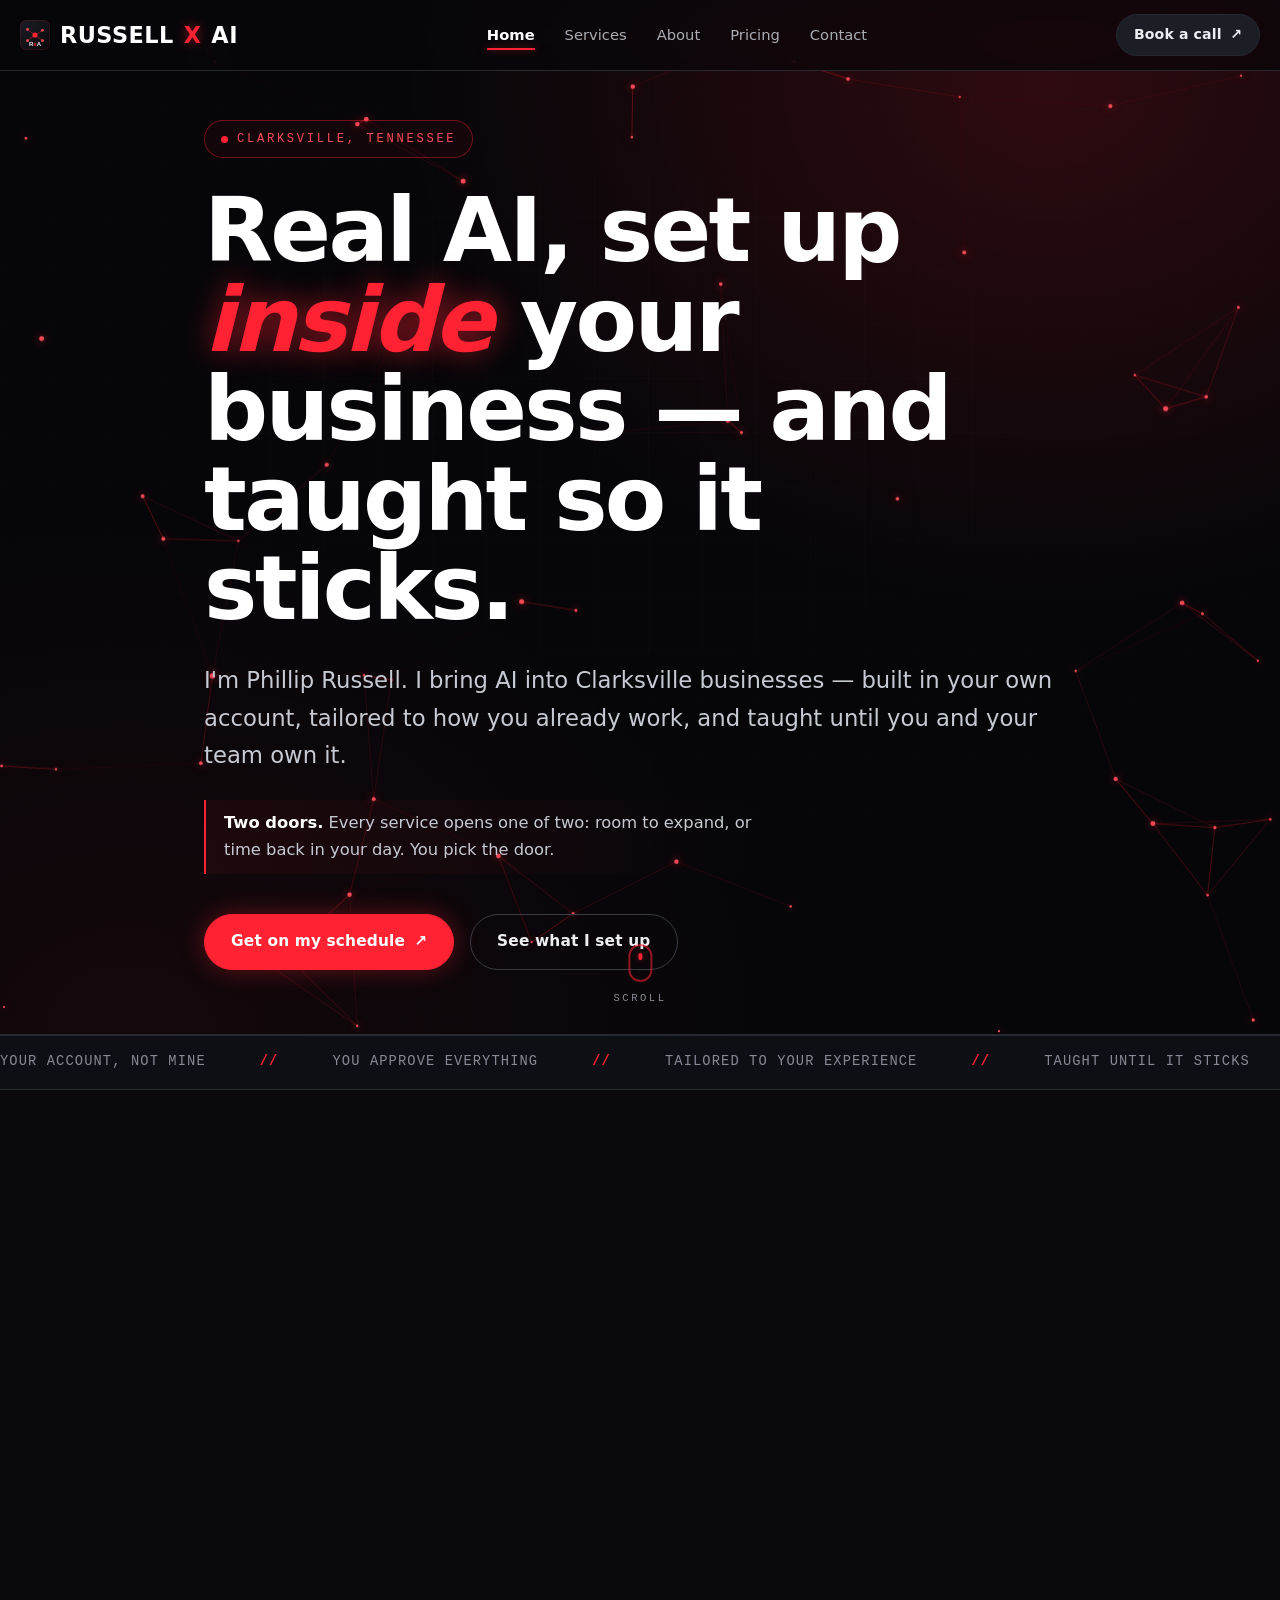
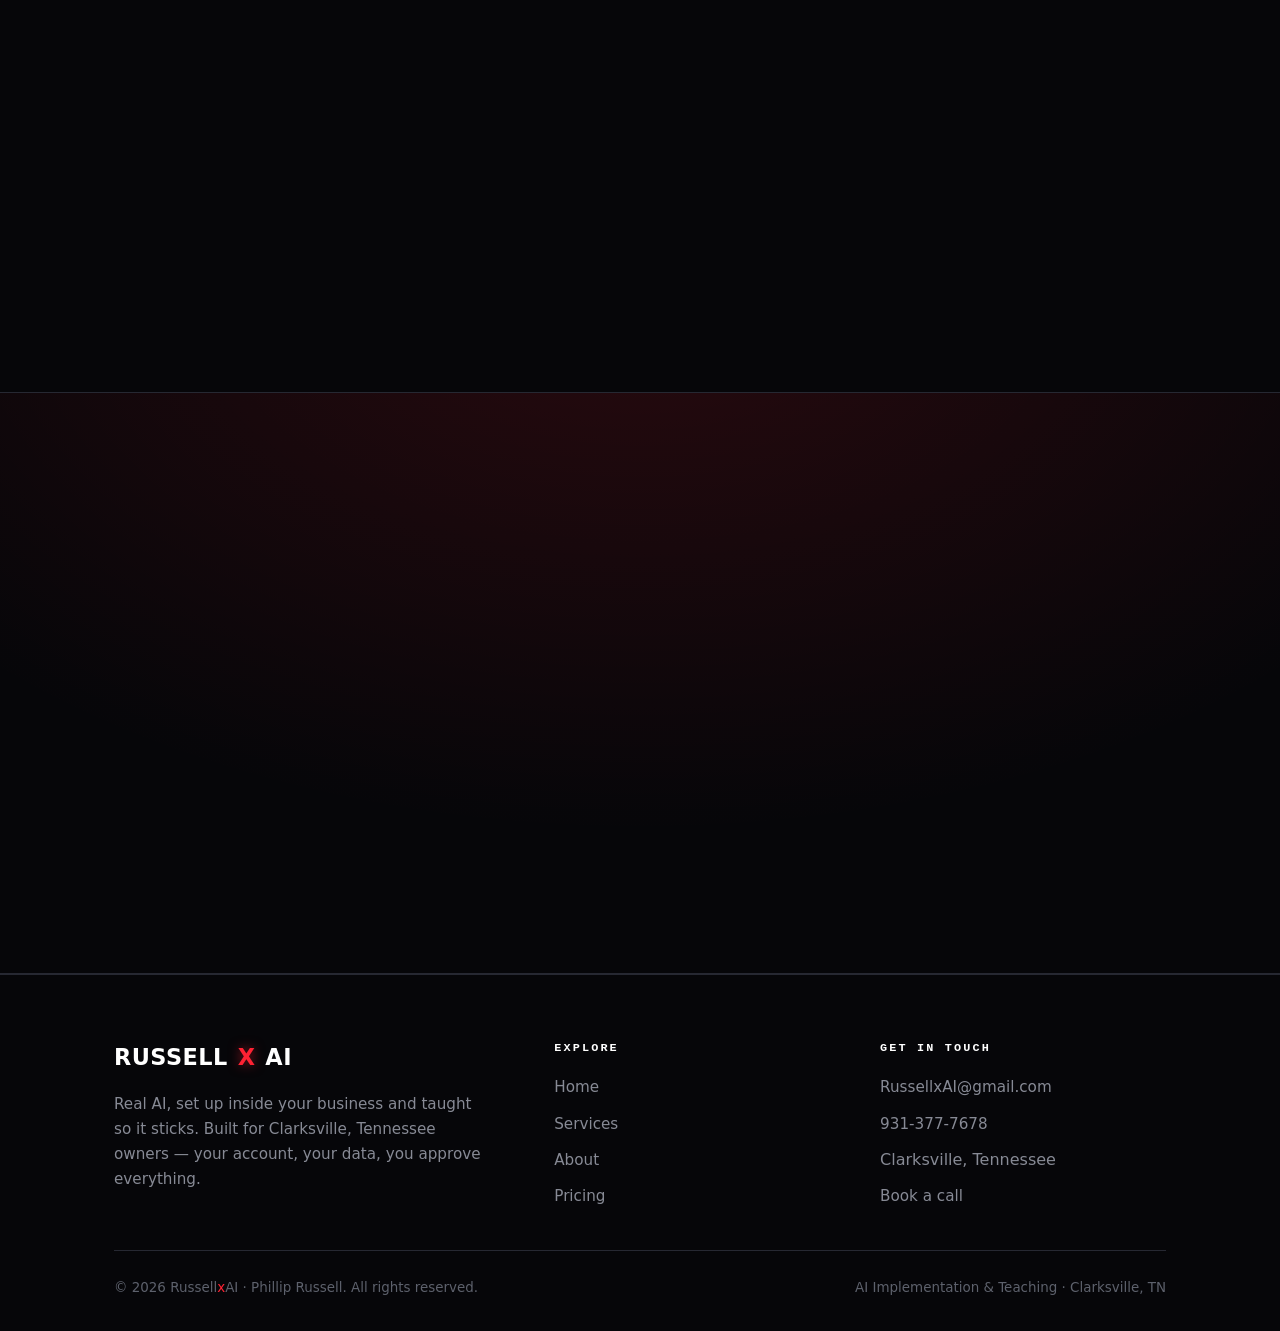
==== commit 2d6c245e: "Re-theme to Neo-Gotham (black/grey/neon-red), enhance scroll animations, recolor art" ====
--- a/index.html
+++ b/index.html
@@ -12,7 +12,7 @@
 <meta name="keywords" content="AI for small business Clarksville TN, AI implementation Clarksville, AI consultant Clarksville Tennessee, AI automation, local SEO Clarksville, second brain, RussellxAI, Phillip Russell">
 <meta name="author" content="Phillip Russell — RussellxAI">
 <link rel="canonical" href="https://philruss11.github.io/russellxai/">
-<meta name="theme-color" content="#16291f">
+<meta name="theme-color" content="#0a0a0d">
 <meta name="geo.region" content="US-TN">
 <meta name="geo.placename" content="Clarksville, Tennessee">
 <meta name="geo.position" content="36.5298;-87.3595">
--- a/assets/css/styles.css
+++ b/assets/css/styles.css
@@ -1,35 +1,50 @@
 /* ===========================================================
-   RussellxAI — site styles
-   Brand: cream / forest-green / gold.  Self-contained, no CDN.
+   RussellxAI — "Neo-Gotham" theme
+   Black / steel-grey base + contained neon red. Techy, clean.
+   Self-contained, no CDN.
    =========================================================== */
 
 :root{
-  --cream:#F6F1E6;
-  --paper:#FBF8F1;
-  --green:#1E3D2F;
-  --green-2:#2E5A43;
-  --green-3:#3f6b50;
-  --green-deep:#16291f;
-  --green-near-black:#0f1d16;
-  --ink:#1c1c19;
-  --muted:#6b6a5e;
-  --gold:#9c7c2b;
-  --gold-2:#cdbb7e;
-  --gold-bright:#e7c97a;
-  --line:#e0d8c6;
-  --line-soft:#ece4d4;
-
-  --serif:Georgia,"Times New Roman",'Iowan Old Style',serif;
-  --sans:"Segoe UI",-apple-system,BlinkMacSystemFont,Helvetica,Arial,sans-serif;
+  /* surfaces */
+  --bg:#0a0a0d;            /* near-black base */
+  --bg-2:#0e0f14;          /* lifted section */
+  --bg-3:#060609;          /* deepest */
+  --surface:#15161c;       /* cards */
+  --surface-2:#1c1e26;     /* inputs / lifted cards */
+  --surface-3:#23252f;
+
+  /* text */
+  --ink:#edeef2;           /* primary on dark */
+  --ink-soft:#c7cad3;
+  --muted:#878a95;         /* muted grey */
+  --faint:#5d616c;
+
+  /* lines */
+  --line:#262832;
+  --line-soft:#1a1c23;
+
+  /* neon red accent (contained) */
+  --red:#ff2233;
+  --red-bright:#ff4d5b;
+  --red-deep:#c8101f;
+  --red-dim:#7c1119;
+  --red-glow:rgba(255,34,51,.55);
+  --red-glow-soft:rgba(255,34,51,.14);
+
+  --steel:#3a3d47;
+
+  --sans:"Segoe UI",system-ui,-apple-system,BlinkMacSystemFont,Roboto,Helvetica,Arial,sans-serif;
+  --display:"Segoe UI",system-ui,-apple-system,Roboto,Helvetica,Arial,sans-serif;
+  --mono:"JetBrains Mono","SFMono-Regular",Consolas,"Liberation Mono",Menlo,monospace;
 
   --container:1180px;
   --gutter:clamp(20px,5vw,72px);
-  --radius:16px;
-  --radius-sm:10px;
-
-  --shadow-sm:0 1px 3px rgba(22,41,31,.06),0 6px 18px rgba(22,41,31,.05);
-  --shadow-md:0 10px 30px rgba(22,41,31,.10),0 2px 8px rgba(22,41,31,.06);
-  --shadow-lg:0 30px 70px rgba(15,29,22,.22);
+  --radius:14px;
+  --radius-sm:9px;
+
+  --shadow-sm:0 1px 3px rgba(0,0,0,.4),0 8px 24px rgba(0,0,0,.35);
+  --shadow-md:0 14px 40px rgba(0,0,0,.55);
+  --shadow-glow:0 0 0 1px var(--red),0 18px 50px rgba(255,34,51,.16),0 12px 34px rgba(0,0,0,.6);
 
   --ease:cubic-bezier(.22,.61,.36,1);
   --ease-out:cubic-bezier(.16,1,.3,1);
@@ -41,7 +56,7 @@
 
 body{
   margin:0;
-  background:var(--cream);
+  background:var(--bg);
   color:var(--ink);
   font-family:var(--sans);
   font-size:clamp(16px,1.05vw,18px);
@@ -55,311 +70,319 @@
 a{color:inherit;text-decoration:none}
 button{font-family:inherit}
 
-h1,h2,h3,h4,.display{font-family:var(--serif);font-weight:700;line-height:1.08;letter-spacing:-.01em;color:var(--green);margin:0}
+h1,h2,h3,h4,.display{font-family:var(--display);font-weight:800;line-height:1.05;letter-spacing:-.02em;color:#fff;margin:0}
 p{margin:0 0 1em}
 
-::selection{background:var(--gold-bright);color:var(--green-deep)}
+::selection{background:var(--red);color:#fff}
 
 /* ---------- layout helpers ---------- */
 .container{width:100%;max-width:var(--container);margin-inline:auto;padding-inline:var(--gutter)}
-.section{padding:clamp(72px,11vh,140px) 0;position:relative}
+.section{padding:clamp(72px,11vh,140px) 0;position:relative;background:var(--bg)}
 .section--tight{padding:clamp(48px,7vh,84px) 0}
-.section--top{padding-top:clamp(132px,16vh,172px)}
+.section--top{padding-top:clamp(140px,17vh,180px)}
+.section--dark{background:var(--bg-2)}
+.section--darker{background:var(--bg-3)}
+
 .eyebrow{
-  font-family:var(--sans);font-size:.74rem;font-weight:700;letter-spacing:.22em;
-  text-transform:uppercase;color:var(--gold);margin:0 0 18px;display:flex;align-items:center;gap:12px
-}
-.eyebrow::before{content:"";width:26px;height:2px;background:var(--gold);display:inline-block}
-.section-title{font-size:clamp(2rem,4.4vw,3.5rem);max-width:18ch}
-.section-lead{font-size:clamp(1.05rem,1.6vw,1.3rem);color:var(--muted);max-width:60ch;margin-top:22px}
+  font-family:var(--mono);font-size:.72rem;font-weight:600;letter-spacing:.32em;
+  text-transform:uppercase;color:var(--red);margin:0 0 18px;display:flex;align-items:center;gap:12px
+}
+.eyebrow::before{content:"";width:26px;height:2px;background:var(--red);display:inline-block;box-shadow:0 0 8px var(--red-glow)}
+.section-title{font-size:clamp(2rem,4.4vw,3.4rem);max-width:20ch;color:#fff}
+.section-lead{font-size:clamp(1.05rem,1.6vw,1.28rem);color:var(--ink-soft);max-width:60ch;margin-top:22px}
 .actions-row{margin-top:44px;display:flex;flex-wrap:wrap;gap:16px}
-
-/* dark variant */
-.section--dark{background:var(--green-deep);color:#dfe7df}
-.section--darker{background:var(--green-near-black)}
-.section--dark h1,.section--dark h2,.section--dark h3,.section--dark h4{color:#fff}
-.section--dark .eyebrow{color:var(--gold-bright)}
-.section--dark .eyebrow::before{background:var(--gold-bright)}
-.section--dark .section-lead{color:#aebfb2}
 
 /* ---------- buttons ---------- */
 .btn{
-  --bg:var(--green);--fg:var(--cream);
+  --bg-btn:var(--surface-2);--fg:var(--ink);
   display:inline-flex;align-items:center;gap:.6em;cursor:pointer;
-  background:var(--bg);color:var(--fg);border:1.5px solid var(--bg);
-  font-family:var(--sans);font-size:.98rem;font-weight:600;letter-spacing:.01em;
-  padding:.92em 1.7em;border-radius:999px;
-  transition:transform .25s var(--ease),box-shadow .25s var(--ease),background .25s,color .25s;
+  background:var(--bg-btn);color:var(--fg);border:1px solid var(--line);
+  font-family:var(--sans);font-size:.96rem;font-weight:600;letter-spacing:.01em;
+  padding:.92em 1.7em;border-radius:999px;position:relative;
+  transition:transform .25s var(--ease),box-shadow .3s var(--ease),background .25s,color .25s,border-color .25s;
   will-change:transform;
 }
-.btn:hover{transform:translateY(-2px);box-shadow:var(--shadow-md)}
+.btn:hover{transform:translateY(-2px);border-color:var(--red);box-shadow:0 0 0 1px var(--red),0 12px 30px rgba(255,34,51,.18)}
 .btn:active{transform:translateY(0)}
 .btn .arrow{transition:transform .3s var(--ease)}
 .btn:hover .arrow{transform:translate(4px,-2px)}
-.btn--gold{--bg:var(--gold-bright);--fg:var(--green-deep);border-color:var(--gold-bright);font-weight:700}
-.btn--ghost{--bg:transparent;--fg:var(--green);border-color:rgba(30,61,47,.28)}
-.btn--ghost:hover{background:rgba(30,61,47,.06)}
-.section--dark .btn--ghost{--fg:#eef3ee;border-color:rgba(255,255,255,.32)}
-.section--dark .btn--ghost:hover{background:rgba(255,255,255,.08)}
+/* primary neon-red CTA (class name kept as --gold for HTML compatibility) */
+.btn--gold{--bg-btn:var(--red);--fg:#fff;border-color:var(--red);font-weight:700;box-shadow:0 0 24px rgba(255,34,51,.35)}
+.btn--gold:hover{--bg-btn:var(--red-bright);border-color:var(--red-bright);box-shadow:0 0 32px rgba(255,34,51,.55)}
+.btn--ghost{--bg-btn:transparent;--fg:var(--ink);border-color:var(--steel)}
+.btn--ghost:hover{background:rgba(255,255,255,.04)}
 
 /* ---------- nav ---------- */
 .nav{
   position:fixed;inset:0 0 auto 0;z-index:60;
   display:flex;align-items:center;justify-content:space-between;
   gap:24px;padding:14px var(--gutter);
-  background:rgba(246,241,230,.90);
-  backdrop-filter:saturate(140%) blur(14px);
-  -webkit-backdrop-filter:saturate(140%) blur(14px);
+  background:rgba(8,8,11,.72);
+  backdrop-filter:saturate(160%) blur(16px);
+  -webkit-backdrop-filter:saturate(160%) blur(16px);
   border-bottom:1px solid var(--line);
-  transition:padding .35s var(--ease),box-shadow .35s;
-}
-.nav.scrolled{padding:10px var(--gutter);box-shadow:0 4px 24px rgba(22,41,31,.10)}
-.brand{font-family:var(--serif);font-size:1.5rem;font-weight:700;letter-spacing:.3px;color:var(--green);display:flex;align-items:center;gap:10px}
-.brand .x{color:var(--gold);font-style:italic}
+  transition:padding .35s var(--ease),box-shadow .35s,background .35s;
+}
+.nav.scrolled{padding:10px var(--gutter);background:rgba(8,8,11,.9);box-shadow:0 1px 0 rgba(255,34,51,.25),0 10px 30px rgba(0,0,0,.5)}
+.brand{font-family:var(--display);font-size:1.4rem;font-weight:800;letter-spacing:.02em;color:#fff;display:flex;align-items:center;gap:10px;text-transform:uppercase}
+.brand .x{color:var(--red);font-style:normal;text-shadow:0 0 12px var(--red-glow)}
 .brand .mark{width:30px;height:30px;flex:0 0 auto}
 .nav-links{display:flex;align-items:center;gap:30px;list-style:none;margin:0;padding:0}
-.nav-links a{font-size:.94rem;font-weight:500;color:var(--ink);position:relative;padding:4px 0;opacity:.82;transition:opacity .2s}
-.nav-links a::after{content:"";position:absolute;left:0;bottom:-2px;width:0;height:2px;background:var(--gold);transition:width .3s var(--ease)}
-.nav-links a:hover{opacity:1}.nav-links a:hover::after{width:100%}
-.nav-links a.active{opacity:1;color:var(--green);font-weight:600}
+.nav-links a{font-family:var(--sans);font-size:.92rem;font-weight:500;color:var(--ink-soft);position:relative;padding:4px 0;opacity:.85;transition:opacity .2s,color .2s}
+.nav-links a::after{content:"";position:absolute;left:0;bottom:-3px;width:0;height:2px;background:var(--red);box-shadow:0 0 8px var(--red-glow);transition:width .3s var(--ease)}
+.nav-links a:hover{opacity:1;color:#fff}.nav-links a:hover::after{width:100%}
+.nav-links a.active{opacity:1;color:#fff;font-weight:600}
 .nav-links a.active::after{width:100%}
 .nav-cta{display:flex;align-items:center;gap:14px}
-.nav .btn{padding:.62em 1.25em;font-size:.9rem}
+.nav .btn{padding:.6em 1.2em;font-size:.88rem}
 .nav-toggle{display:none;background:none;border:0;cursor:pointer;width:42px;height:42px;border-radius:10px}
-.nav-toggle span{display:block;width:22px;height:2px;background:var(--green);margin:5px auto;transition:.3s var(--ease)}
+.nav-toggle span{display:block;width:22px;height:2px;background:var(--ink);margin:5px auto;transition:.3s var(--ease)}
 
 /* scroll progress */
-.progress{position:fixed;top:0;left:0;height:3px;width:0;z-index:70;
-  background:linear-gradient(90deg,var(--gold),var(--gold-bright));transition:width .1s linear}
+.progress{position:fixed;top:0;left:0;height:2px;width:0;z-index:70;
+  background:linear-gradient(90deg,var(--red-deep),var(--red),var(--red-bright));box-shadow:0 0 10px var(--red-glow);transition:width .1s linear}
 
 /* ---------- subpage header ---------- */
-.page-header{position:relative;overflow:hidden;isolation:isolate;
-  background:radial-gradient(120% 150% at 85% 0%,#21402f 0%,var(--green-deep) 55%,var(--green-near-black) 100%);color:#eaf0ea}
-.page-header__grid{position:absolute;inset:0;z-index:-1;opacity:.07;
-  background-image:linear-gradient(#cdbb7e 1px,transparent 1px),linear-gradient(90deg,#cdbb7e 1px,transparent 1px);background-size:48px 48px}
-.page-header__glow{position:absolute;z-index:-1;width:560px;height:560px;right:-120px;top:-180px;border-radius:50%;
-  background:radial-gradient(circle,rgba(231,201,122,.14),transparent 70%)}
-.page-header__inner{padding:148px 0 72px;max-width:820px}
-.page-header .eyebrow{color:var(--gold-bright)}
-.page-header .eyebrow::before{background:var(--gold-bright)}
+.page-header{position:relative;overflow:hidden;isolation:isolate;background:var(--bg-3);color:var(--ink)}
+.page-header__grid{position:absolute;inset:0;z-index:-1;opacity:.5;
+  background-image:linear-gradient(rgba(255,34,51,.07) 1px,transparent 1px),linear-gradient(90deg,rgba(255,34,51,.07) 1px,transparent 1px);background-size:48px 48px;
+  mask-image:radial-gradient(ellipse 80% 80% at 75% 0%,#000,transparent 75%);-webkit-mask-image:radial-gradient(ellipse 80% 80% at 75% 0%,#000,transparent 75%)}
+.page-header__glow{position:absolute;z-index:-1;width:620px;height:620px;right:-140px;top:-200px;border-radius:50%;
+  background:radial-gradient(circle,rgba(255,34,51,.18),transparent 68%)}
+.page-header__inner{padding:148px 0 72px;max-width:840px}
 .page-header h1{color:#fff;font-size:clamp(2.4rem,5.6vw,4rem);line-height:1.04;letter-spacing:-.02em}
-.page-header h1 .accent{color:var(--gold-bright);font-style:italic}
-.page-header .lead{color:#bccbbe;font-size:clamp(1.05rem,1.65vw,1.32rem);max-width:62ch;margin-top:22px}
-.page-header__crumbs{font-size:.82rem;letter-spacing:.04em;color:#88a08f;margin-bottom:22px}
-.page-header__crumbs a{color:#a9bcae}.page-header__crumbs a:hover{color:var(--gold-bright)}
+.page-header h1 .accent{color:var(--red);text-shadow:0 0 26px var(--red-glow)}
+.page-header .lead{color:var(--ink-soft);font-size:clamp(1.05rem,1.65vw,1.3rem);max-width:62ch;margin-top:22px}
+.page-header__crumbs{font-family:var(--mono);font-size:.78rem;letter-spacing:.08em;color:var(--faint);margin-bottom:22px;text-transform:uppercase}
+.page-header__crumbs a{color:var(--muted)}.page-header__crumbs a:hover{color:var(--red)}
 
 /* ---------- CTA band ---------- */
-.cta-band{background:var(--green);color:#eaf0ea;text-align:center}
+.cta-band{background:
+  radial-gradient(120% 160% at 50% -20%,rgba(255,34,51,.14),transparent 60%),var(--bg-3);
+  color:var(--ink);text-align:center;border-top:1px solid var(--line);border-bottom:1px solid var(--line)}
 .cta-band .container{padding-block:clamp(64px,9vh,116px)}
-.cta-band .eyebrow{justify-content:center;color:var(--gold-bright)}
+.cta-band .eyebrow{justify-content:center}
 .cta-band .eyebrow::before{display:none}
 .cta-band h2{color:#fff;font-size:clamp(2rem,4.2vw,3.1rem);max-width:22ch;margin:0 auto}
-.cta-band p{color:#bccbbe;max-width:52ch;margin:18px auto 32px}
+.cta-band p{color:var(--ink-soft);max-width:52ch;margin:18px auto 32px}
 .cta-band .hero__actions{justify-content:center}
 
 /* ---------- hero ---------- */
 .hero{
   position:relative;min-height:100svh;display:flex;align-items:center;
-  background:radial-gradient(120% 120% at 80% 0%,#21402f 0%,var(--green-deep) 45%,var(--green-near-black) 100%);
-  color:#eaf0ea;overflow:hidden;isolation:isolate;
+  background:
+    radial-gradient(120% 120% at 82% 8%,rgba(255,34,51,.16) 0%,transparent 42%),
+    radial-gradient(100% 100% at 10% 100%,rgba(255,34,51,.06),transparent 50%),
+    var(--bg-3);
+  color:var(--ink);overflow:hidden;isolation:isolate;
+  border-bottom:1px solid var(--line);
 }
 .hero__canvas{position:absolute;inset:0;z-index:-1;width:100%;height:100%}
-.hero__veil{position:absolute;inset:0;z-index:-1;
-  background:radial-gradient(60% 60% at 18% 30%,rgba(231,201,122,.10),transparent 70%)}
-.hero__inner{padding-top:120px;padding-bottom:60px;max-width:980px}
-.hero__loc{display:inline-flex;align-items:center;gap:9px;font-family:var(--sans);
-  font-size:.82rem;letter-spacing:.18em;text-transform:uppercase;color:var(--gold-bright);
-  border:1px solid rgba(231,201,122,.35);border-radius:999px;padding:8px 16px;margin-bottom:28px}
-.hero__loc .dot{width:7px;height:7px;border-radius:50%;background:var(--gold-bright);box-shadow:0 0 0 0 rgba(231,201,122,.6);animation:pulse 2.4s infinite}
-@keyframes pulse{0%{box-shadow:0 0 0 0 rgba(231,201,122,.5)}70%{box-shadow:0 0 0 10px rgba(231,201,122,0)}100%{box-shadow:0 0 0 0 rgba(231,201,122,0)}}
-.hero h1{color:#fff;font-size:clamp(2.7rem,7vw,6rem);line-height:1.02;letter-spacing:-.02em;overflow-wrap:break-word}
-.hero h1 .accent{color:var(--gold-bright);font-style:italic}
-.hero__sub{font-size:clamp(1.1rem,1.9vw,1.45rem);color:#c4d2c6;max-width:60ch;margin:28px 0 0}
-.hero__doors{margin-top:26px;font-size:1.02rem;color:#dfe7df;border-left:3px solid var(--gold-bright);padding-left:18px;max-width:54ch}
-.hero__doors b{color:#fff;font-family:var(--serif)}
+.hero__veil{position:absolute;inset:0;z-index:-1;opacity:.6;
+  background-image:linear-gradient(rgba(255,255,255,.025) 1px,transparent 1px),linear-gradient(90deg,rgba(255,255,255,.025) 1px,transparent 1px);background-size:54px 54px;
+  mask-image:radial-gradient(ellipse 90% 70% at 50% 40%,#000,transparent 80%);-webkit-mask-image:radial-gradient(ellipse 90% 70% at 50% 40%,#000,transparent 80%)}
+.hero__inner{padding-top:120px;padding-bottom:64px;max-width:1000px}
+.hero__loc{display:inline-flex;align-items:center;gap:9px;font-family:var(--mono);
+  font-size:.76rem;letter-spacing:.22em;text-transform:uppercase;color:var(--red-bright);
+  border:1px solid rgba(255,34,51,.4);border-radius:999px;padding:8px 16px;margin-bottom:28px;background:rgba(255,34,51,.05)}
+.hero__loc .dot{width:7px;height:7px;border-radius:50%;background:var(--red);box-shadow:0 0 0 0 var(--red-glow);animation:pulse 2.2s infinite}
+@keyframes pulse{0%{box-shadow:0 0 0 0 rgba(255,34,51,.5)}70%{box-shadow:0 0 0 10px rgba(255,34,51,0)}100%{box-shadow:0 0 0 0 rgba(255,34,51,0)}}
+.hero h1{color:#fff;font-size:clamp(2.7rem,7vw,6rem);line-height:1.0;letter-spacing:-.03em;overflow-wrap:break-word;text-transform:none}
+.hero h1 .accent{color:var(--red);font-style:italic;text-shadow:0 0 30px rgba(255,34,51,.6)}
+.hero__sub{font-size:clamp(1.1rem,1.9vw,1.42rem);color:var(--ink-soft);max-width:60ch;margin:28px 0 0}
+.hero__doors{margin-top:26px;font-size:1.02rem;color:var(--ink-soft);border-left:2px solid var(--red);padding-left:18px;max-width:54ch;background:linear-gradient(90deg,rgba(255,34,51,.06),transparent);padding-block:10px}
+.hero__doors b{color:#fff}
 .hero__actions{display:flex;flex-wrap:wrap;gap:16px;margin-top:40px}
 .hero__scroll{position:absolute;bottom:26px;left:50%;transform:translateX(-50%);
-  display:flex;flex-direction:column;align-items:center;gap:8px;color:#9fb3a4;font-size:.72rem;letter-spacing:.2em;text-transform:uppercase}
-.hero__scroll .mouse{width:24px;height:38px;border:2px solid rgba(231,201,122,.6);border-radius:14px;position:relative}
-.hero__scroll .mouse::after{content:"";position:absolute;left:50%;top:7px;width:4px;height:7px;border-radius:2px;background:var(--gold-bright);transform:translateX(-50%);animation:wheel 1.8s infinite}
+  display:flex;flex-direction:column;align-items:center;gap:8px;color:var(--muted);font-family:var(--mono);font-size:.66rem;letter-spacing:.24em;text-transform:uppercase}
+.hero__scroll .mouse{width:24px;height:38px;border:2px solid rgba(255,34,51,.55);border-radius:14px;position:relative}
+.hero__scroll .mouse::after{content:"";position:absolute;left:50%;top:7px;width:4px;height:7px;border-radius:2px;background:var(--red);transform:translateX(-50%);animation:wheel 1.8s infinite;box-shadow:0 0 6px var(--red-glow)}
 @keyframes wheel{0%{opacity:0;transform:translate(-50%,0)}30%{opacity:1}100%{opacity:0;transform:translate(-50%,12px)}}
 
 /* marquee strip */
-.strip{background:var(--green);color:#cfe;overflow:hidden;border-block:1px solid rgba(255,255,255,.06)}
-.strip__track{display:flex;gap:54px;padding:16px 0;white-space:nowrap;width:max-content;animation:marquee 32s linear infinite}
-.strip__track span{font-family:var(--serif);font-size:1.05rem;color:#c8d6c9;display:inline-flex;align-items:center;gap:54px}
-.strip__track span::after{content:"✦";color:var(--gold-bright)}
+.strip{background:var(--bg-2);color:var(--ink-soft);overflow:hidden;border-block:1px solid var(--line)}
+.strip__track{display:flex;gap:54px;padding:15px 0;white-space:nowrap;width:max-content;animation:marquee 32s linear infinite}
+.strip__track span{font-family:var(--mono);font-size:.86rem;letter-spacing:.08em;text-transform:uppercase;color:var(--muted);display:inline-flex;align-items:center;gap:54px}
+.strip__track span::after{content:"//";color:var(--red);font-weight:700}
 @keyframes marquee{to{transform:translateX(-50%)}}
 @media (prefers-reduced-motion:reduce){.strip__track{animation:none}.hero__loc .dot{animation:none}}
 
 /* ---------- reveal animation ---------- */
-.reveal{opacity:0;transform:translateY(34px);transition:opacity .9s var(--ease-out),transform .9s var(--ease-out)}
-.reveal.in{opacity:1;transform:none}
-.reveal[data-delay="1"]{transition-delay:.08s}
-.reveal[data-delay="2"]{transition-delay:.16s}
-.reveal[data-delay="3"]{transition-delay:.24s}
-.reveal[data-delay="4"]{transition-delay:.32s}
-.reveal[data-delay="5"]{transition-delay:.40s}
-@media (prefers-reduced-motion:reduce){.reveal{opacity:1;transform:none;transition:none}}
+.reveal{opacity:0;transform:translateY(40px) scale(.99);filter:blur(3px);
+  transition:opacity .85s var(--ease-out),transform .85s var(--ease-out),filter .85s var(--ease-out)}
+.reveal.in{opacity:1;transform:none;filter:none}
+.reveal[data-delay="1"]{transition-delay:.09s}
+.reveal[data-delay="2"]{transition-delay:.18s}
+.reveal[data-delay="3"]{transition-delay:.27s}
+.reveal[data-delay="4"]{transition-delay:.36s}
+.reveal[data-delay="5"]{transition-delay:.45s}
+@media (prefers-reduced-motion:reduce){.reveal{opacity:1;transform:none;filter:none;transition:none}}
 
 /* ---------- two doors ---------- */
 .doors{display:grid;grid-template-columns:1fr 1fr;gap:24px;margin-top:54px}
 .door{position:relative;overflow:hidden;border-radius:var(--radius);padding:46px 40px;min-height:300px;
   display:flex;flex-direction:column;justify-content:flex-end;color:#fff;
-  transition:transform .5s var(--ease),box-shadow .5s var(--ease)}
-.door:hover{transform:translateY(-6px);box-shadow:var(--shadow-lg)}
-.door--expand{background:linear-gradient(160deg,#27543c,#16291f)}
-.door--time{background:linear-gradient(160deg,#34634a,#1c3a2c)}
-.door__num{font-family:var(--serif);font-size:4rem;color:rgba(231,201,122,.28);position:absolute;top:18px;right:28px;line-height:1}
-.door__icon{width:54px;height:54px;margin-bottom:auto}
-.door h3{color:#fff;font-size:1.9rem;margin-bottom:10px}
-.door p{color:#c9d6c9;margin:0;max-width:34ch}
-.door .tag{font-family:var(--sans);font-size:.74rem;letter-spacing:.2em;text-transform:uppercase;color:var(--gold-bright);margin-bottom:14px}
+  background:var(--surface);border:1px solid var(--line);
+  transition:transform .5s var(--ease),box-shadow .5s var(--ease),border-color .5s}
+.door::before{content:"";position:absolute;inset:0;background:radial-gradient(120% 100% at 100% 0%,rgba(255,34,51,.12),transparent 55%);opacity:.8}
+.door:hover{transform:translateY(-6px);border-color:var(--red);box-shadow:var(--shadow-glow)}
+.door__num{font-family:var(--mono);font-weight:700;font-size:3.4rem;color:rgba(255,34,51,.22);position:absolute;top:18px;right:28px;line-height:1}
+.door__icon{width:52px;height:52px;margin-bottom:auto;position:relative}
+.door h3{color:#fff;font-size:1.85rem;margin-bottom:10px;position:relative}
+.door p{color:var(--ink-soft);margin:0;max-width:34ch;position:relative}
+.door .tag{font-family:var(--mono);font-size:.7rem;letter-spacing:.24em;text-transform:uppercase;color:var(--red-bright);margin-bottom:14px;position:relative}
 
 /* ---------- services ---------- */
-.services-head{display:flex;flex-wrap:wrap;justify-content:space-between;align-items:flex-end;gap:30px}
-.svc-grid{display:grid;grid-template-columns:repeat(2,1fr);gap:26px;margin-top:56px}
+.services-head{display:grid;grid-template-columns:1.1fr .9fr;align-items:end;gap:30px 48px}
+.svc-grid{display:grid;grid-template-columns:repeat(2,1fr);gap:24px;margin-top:56px}
 .svc-card{
-  background:var(--paper);border:1px solid var(--line);border-radius:var(--radius);
+  background:var(--surface);border:1px solid var(--line);border-radius:var(--radius);
   overflow:hidden;display:flex;flex-direction:column;
   transition:transform .45s var(--ease),box-shadow .45s var(--ease),border-color .45s;
   will-change:transform;
 }
-.svc-card:hover{transform:translateY(-8px);box-shadow:var(--shadow-md);border-color:var(--gold-2)}
-.svc-card__media{background:linear-gradient(180deg,#f0ead9,#e9e1cd);border-bottom:1px solid var(--line);
+.svc-card:hover{transform:translateY(-8px);box-shadow:var(--shadow-glow);border-color:var(--red)}
+.svc-card__media{background:#101116;border-bottom:1px solid var(--line);
   aspect-ratio:400/240;overflow:hidden;position:relative}
 .svc-card__media img{width:100%;height:100%;object-fit:cover;transition:transform .6s var(--ease)}
 .svc-card:hover .svc-card__media img{transform:scale(1.04)}
 .svc-card__body{padding:30px 30px 34px;display:flex;flex-direction:column;flex:1}
-.svc-card__kicker{font-size:.72rem;font-weight:700;letter-spacing:.18em;text-transform:uppercase;color:var(--gold);margin-bottom:10px}
-.svc-card h3{font-size:1.5rem;margin-bottom:12px}
-.svc-card p{color:#3c4a40;margin:0 0 18px}
-.svc-card .quote{font-style:italic;color:var(--green-2);border-left:3px solid var(--gold-2);padding-left:14px;font-size:.98rem;margin:0}
-.svc-card .built{margin-top:auto;padding-top:18px;font-size:.82rem;color:var(--muted)}
-.svc-card .built b{color:var(--green-2);font-weight:600}
+.svc-card__kicker{font-family:var(--mono);font-size:.68rem;font-weight:600;letter-spacing:.2em;text-transform:uppercase;color:var(--red);margin-bottom:12px}
+.svc-card h3{font-size:1.45rem;margin-bottom:12px;color:#fff}
+.svc-card p{color:var(--ink-soft);margin:0 0 18px}
+.svc-card .quote{color:var(--ink);border-left:2px solid var(--red);padding-left:14px;font-size:1rem;margin:0}
+.svc-card .built{margin-top:auto;padding-top:18px;font-size:.84rem;color:var(--muted)}
+.svc-card .built b{color:var(--red-bright);font-weight:600}
+.svc-card .built em{color:var(--faint)}
 
 /* quick-match table */
-.match{margin-top:60px;border:1px solid var(--line);border-radius:var(--radius);overflow:hidden;background:var(--paper)}
+.match{margin-top:60px;border:1px solid var(--line);border-radius:var(--radius);overflow:hidden;background:var(--surface)}
 .match__row{display:grid;grid-template-columns:1fr 1fr;gap:0;border-bottom:1px solid var(--line-soft)}
 .match__row:last-child{border-bottom:0}
-.match__row>div{padding:16px 26px}
-.match__say{color:var(--ink);font-style:italic}
-.match__say::before{content:"“"}.match__say::after{content:"”"}
-.match__lead{color:var(--green-2);font-weight:600;border-left:1px solid var(--line-soft);display:flex;align-items:center;gap:10px}
-.match__lead .arrow{color:var(--gold)}
-.match__row.head>div{background:var(--green);color:var(--gold-bright);font-family:var(--sans);font-size:.74rem;letter-spacing:.18em;text-transform:uppercase;font-style:normal;font-weight:700}
-.match__row.head .match__lead{color:var(--gold-bright)}
+.match__row>div{padding:16px 26px;display:flex;align-items:center}
+.match__say{color:var(--ink-soft);font-style:italic}
+.match__say::before{content:"\201C"}.match__say::after{content:"\201D"}
+.match__lead{color:#fff;font-weight:600;border-left:1px solid var(--line-soft);gap:10px}
+.match__lead .arrow{color:var(--red)}
+.match__row.head>div{background:#101116;color:var(--red);font-family:var(--mono);font-size:.7rem;letter-spacing:.18em;text-transform:uppercase;font-style:normal;font-weight:600}
+.match__row.head .match__lead{color:var(--red)}
 
 /* ---------- approach pillars ---------- */
 .pillars{display:grid;grid-template-columns:repeat(3,1fr);gap:24px;margin-top:56px}
-.pillar{background:rgba(255,255,255,.04);border:1px solid rgba(255,255,255,.10);border-radius:var(--radius);padding:36px 32px;transition:transform .4s var(--ease),background .4s}
-.pillar:hover{transform:translateY(-6px);background:rgba(255,255,255,.07)}
-.pillar__n{font-family:var(--serif);font-size:1rem;color:var(--gold-bright);margin-bottom:18px}
-.pillar h3{color:#fff;font-size:1.45rem;margin-bottom:10px}
-.pillar p{color:#aebfb2;margin:0}
-.pillar__ico{width:46px;height:46px;margin-bottom:20px;color:var(--gold-bright)}
+.pillar{background:var(--surface);border:1px solid var(--line);border-radius:var(--radius);padding:36px 32px;transition:transform .4s var(--ease),border-color .4s,box-shadow .4s}
+.pillar:hover{transform:translateY(-6px);border-color:var(--red);box-shadow:var(--shadow-glow)}
+.pillar__n{font-family:var(--mono);font-size:.9rem;color:var(--red);margin-bottom:18px}
+.pillar h3{color:#fff;font-size:1.4rem;margin-bottom:10px}
+.pillar p{color:var(--ink-soft);margin:0}
+.pillar__ico{width:44px;height:44px;margin-bottom:20px;color:var(--red)}
 
 /* ---------- proof / stats ---------- */
 .proof-grid{display:grid;grid-template-columns:repeat(4,1fr);gap:20px;margin-top:54px}
-.stat{padding:30px 24px;border-radius:var(--radius);background:rgba(255,255,255,.04);border:1px solid rgba(255,255,255,.10);text-align:left}
-.stat__num{font-family:var(--serif);font-size:clamp(2.2rem,4.5vw,3.4rem);color:var(--gold-bright);line-height:1;letter-spacing:-.02em}
-.stat__label{margin-top:12px;color:#bccbbe;font-size:.96rem}
+.stat{padding:30px 24px;border-radius:var(--radius);background:var(--surface);border:1px solid var(--line);text-align:left;position:relative;overflow:hidden}
+.stat::before{content:"";position:absolute;left:0;top:0;width:100%;height:2px;background:linear-gradient(90deg,var(--red),transparent);opacity:.7}
+.stat__num{font-family:var(--display);font-weight:800;font-size:clamp(2.2rem,4.5vw,3.3rem);color:var(--red);line-height:1;letter-spacing:-.02em;text-shadow:0 0 24px rgba(255,34,51,.3)}
+.stat__label{margin-top:12px;color:var(--ink-soft);font-size:.95rem}
 .cases{display:grid;grid-template-columns:repeat(3,1fr);gap:22px;margin-top:30px}
-.case{background:rgba(255,255,255,.04);border:1px solid rgba(255,255,255,.10);border-radius:var(--radius);padding:30px 28px}
-.case__tag{font-size:.72rem;letter-spacing:.18em;text-transform:uppercase;color:var(--gold-bright);margin-bottom:14px}
+.case{background:var(--surface);border:1px solid var(--line);border-radius:var(--radius);padding:30px 28px;transition:transform .4s var(--ease),border-color .4s}
+.case:hover{transform:translateY(-5px);border-color:var(--steel)}
+.case__tag{font-family:var(--mono);font-size:.68rem;letter-spacing:.18em;text-transform:uppercase;color:var(--red);margin-bottom:14px}
 .case h4{color:#fff;font-size:1.2rem;margin-bottom:10px}
-.case p{color:#aebfb2;margin:0;font-size:.96rem}
+.case p{color:var(--ink-soft);margin:0;font-size:.96rem}
 
 /* ---------- about ---------- */
 .about{display:grid;grid-template-columns:.85fr 1.15fr;gap:clamp(36px,6vw,84px);align-items:center}
 .about__portrait{position:relative;border-radius:var(--radius);overflow:hidden;aspect-ratio:4/5;
-  background:linear-gradient(160deg,#27543c,#16291f);box-shadow:var(--shadow-lg);display:flex;align-items:flex-end;justify-content:center}
+  background:radial-gradient(120% 100% at 70% 10%,rgba(255,34,51,.18),transparent 55%),var(--surface);
+  border:1px solid var(--line);box-shadow:var(--shadow-md);display:flex;align-items:flex-end;justify-content:center}
 .about__portrait .initials{position:absolute;inset:0;display:flex;align-items:center;justify-content:center;
-  font-family:var(--serif);font-size:7rem;color:rgba(231,201,122,.22)}
-.about__portrait .ring{position:absolute;width:74%;aspect-ratio:1;border:1px solid rgba(231,201,122,.25);border-radius:50%;top:8%;left:13%}
-.about__portrait .name-plate{position:relative;z-index:2;width:100%;padding:24px;background:linear-gradient(0deg,rgba(15,29,22,.92),transparent);color:#fff}
-.about__portrait .name-plate b{font-family:var(--serif);font-size:1.3rem;display:block}
-.about__portrait .name-plate span{color:var(--gold-bright);font-size:.86rem}
-.about__quote{font-family:var(--serif);font-size:clamp(1.5rem,2.9vw,2.3rem);line-height:1.32;color:var(--green);letter-spacing:-.01em}
-.about__quote .hl{color:var(--gold);font-style:italic}
-.about__body{color:#3c4a40;font-size:1.06rem;margin-top:26px;max-width:54ch}
-.about__sig{margin-top:24px;font-family:var(--serif);font-size:1.5rem;color:var(--green)}
+  font-family:var(--display);font-weight:800;font-size:7rem;color:rgba(255,34,51,.18)}
+.about__portrait .ring{position:absolute;width:74%;aspect-ratio:1;border:1px solid rgba(255,34,51,.3);border-radius:50%;top:8%;left:13%;box-shadow:0 0 40px rgba(255,34,51,.12) inset}
+.about__portrait .name-plate{position:relative;z-index:2;width:100%;padding:24px;background:linear-gradient(0deg,rgba(6,6,9,.95),transparent);color:#fff}
+.about__portrait .name-plate b{font-family:var(--display);font-weight:800;font-size:1.25rem;display:block}
+.about__portrait .name-plate span{color:var(--red-bright);font-size:.84rem;font-family:var(--mono);letter-spacing:.04em}
+.about__quote{font-family:var(--display);font-weight:700;font-size:clamp(1.5rem,2.9vw,2.25rem);line-height:1.3;color:#fff;letter-spacing:-.01em}
+.about__quote .hl{color:var(--red);text-shadow:0 0 22px rgba(255,34,51,.4)}
+.about__body{color:var(--ink-soft);font-size:1.05rem;margin-top:26px;max-width:54ch}
+.about__sig{margin-top:24px;font-family:var(--display);font-weight:800;font-size:1.4rem;color:var(--red)}
 .about__creds{display:flex;flex-wrap:wrap;gap:10px;margin-top:24px;list-style:none;padding:0}
-.about__creds li{font-size:.84rem;color:var(--green-2);background:var(--paper);border:1px solid var(--line);border-radius:999px;padding:7px 15px}
+.about__creds li{font-family:var(--mono);font-size:.78rem;color:var(--ink-soft);background:var(--surface);border:1px solid var(--line);border-radius:999px;padding:7px 15px}
 
 /* ---------- pricing ---------- */
-.price-wrap{display:grid;grid-template-columns:1fr 1fr;gap:26px;margin-top:54px;align-items:stretch}
-.price-card{background:var(--paper);border:1px solid var(--line);border-radius:var(--radius);padding:42px 40px;position:relative;overflow:hidden}
-.price-card--feature{background:linear-gradient(165deg,#21402f,#16291f);color:#dfe7df;border-color:transparent}
-.price-card--feature h3,.price-card--feature .price{color:#fff}
-.price-card .tier{font-size:.74rem;letter-spacing:.2em;text-transform:uppercase;color:var(--gold);font-weight:700;margin-bottom:18px}
-.price-card--feature .tier{color:var(--gold-bright)}
-.price-card .price{font-family:var(--serif);font-size:clamp(2.6rem,5vw,3.6rem);color:var(--green);line-height:1}
+.price-wrap{display:grid;grid-template-columns:1fr 1fr;gap:24px;margin-top:54px;align-items:stretch}
+.price-card{background:var(--surface);border:1px solid var(--line);border-radius:var(--radius);padding:42px 40px;position:relative;overflow:hidden}
+.price-card--feature{background:
+  radial-gradient(120% 90% at 90% 0%,rgba(255,34,51,.14),transparent 55%),var(--surface-2);
+  border-color:var(--red)}
+.price-card--feature::before{content:"";position:absolute;left:0;top:0;width:100%;height:3px;background:linear-gradient(90deg,var(--red),var(--red-bright));box-shadow:0 0 14px var(--red-glow)}
+.price-card .tier{font-family:var(--mono);font-size:.72rem;letter-spacing:.2em;text-transform:uppercase;color:var(--red);font-weight:600;margin-bottom:18px}
+.price-card .price{font-family:var(--display);font-weight:800;font-size:clamp(2.6rem,5vw,3.5rem);color:#fff;line-height:1}
 .price-card .price small{font-family:var(--sans);font-size:1rem;color:var(--muted);font-weight:500}
-.price-card--feature .price small{color:#aebfb2}
 .price-card .price-sub{margin-top:8px;color:var(--muted)}
-.price-card--feature .price-sub{color:#aebfb2}
 .price-list{list-style:none;margin:26px 0 0;padding:0;display:flex;flex-direction:column;gap:13px}
-.price-list li{display:flex;gap:12px;align-items:flex-start;font-size:.98rem;color:#3c4a40}
-.price-card--feature .price-list li{color:#cdd9cd}
-.price-list .tick{flex:0 0 auto;width:20px;height:20px;border-radius:50%;background:var(--green);color:#fff;display:grid;place-items:center;font-size:.7rem;margin-top:2px}
-.price-card--feature .price-list .tick{background:var(--gold-bright);color:var(--green-deep)}
+.price-list li{display:flex;gap:12px;align-items:flex-start;font-size:.98rem;color:var(--ink-soft)}
+.price-list li em{color:var(--ink)}
+.price-list .tick{flex:0 0 auto;width:20px;height:20px;border-radius:50%;background:rgba(255,34,51,.14);color:var(--red);display:grid;place-items:center;font-size:.7rem;margin-top:2px;border:1px solid rgba(255,34,51,.4)}
 .price-note{margin-top:46px;text-align:center;color:var(--muted);font-size:.96rem}
-.price-note b{color:var(--green-2)}
+.price-note b{color:var(--red-bright)}
 
 /* ---------- FAQ ---------- */
 .faq{margin-top:44px;max-width:820px}
-.faq__item{border:1px solid rgba(255,255,255,.12);border-radius:var(--radius-sm);margin-bottom:14px;background:rgba(255,255,255,.03);overflow:hidden}
-.faq__item summary{list-style:none;cursor:pointer;padding:20px 24px;font-family:var(--serif);font-size:1.12rem;color:#fff;
+.faq__item{border:1px solid var(--line);border-radius:var(--radius-sm);margin-bottom:14px;background:var(--surface);overflow:hidden;transition:border-color .25s}
+.faq__item[open]{border-color:var(--red)}
+.faq__item summary{list-style:none;cursor:pointer;padding:20px 24px;font-family:var(--display);font-weight:700;font-size:1.08rem;color:#fff;
   display:flex;align-items:center;justify-content:space-between;gap:16px;transition:background .2s}
 .faq__item summary::-webkit-details-marker{display:none}
-.faq__item summary::after{content:"+";font-family:var(--sans);font-size:1.5rem;color:var(--gold-bright);transition:transform .3s var(--ease);line-height:1}
+.faq__item summary::after{content:"+";font-family:var(--sans);font-size:1.5rem;color:var(--red);transition:transform .3s var(--ease);line-height:1}
 .faq__item[open] summary::after{transform:rotate(45deg)}
-.faq__item summary:hover{background:rgba(255,255,255,.05)}
-.faq__item p{margin:0;padding:0 24px 22px;color:#aebfb2;max-width:64ch}
+.faq__item summary:hover{background:rgba(255,255,255,.03)}
+.faq__item p{margin:0;padding:0 24px 22px;color:var(--ink-soft);max-width:64ch}
 
 /* ---------- contact ---------- */
 .contact{display:grid;grid-template-columns:1.05fr .95fr;gap:clamp(36px,6vw,72px)}
-.contact__info .lead{font-size:1.1rem;color:#cdd9cd;max-width:42ch}
+.contact__info .lead{font-size:1.1rem;color:var(--ink-soft);max-width:42ch}
 .contact__methods{list-style:none;margin:34px 0 0;padding:0;display:flex;flex-direction:column;gap:6px}
-.contact__methods a,.contact__methods li>span{display:flex;align-items:center;gap:16px;padding:16px 0;border-bottom:1px solid rgba(255,255,255,.12);color:#eef3ee;transition:color .2s}
-.contact__methods a:hover{color:var(--gold-bright)}
-.contact__methods .ico{width:42px;height:42px;flex:0 0 auto;border-radius:12px;background:rgba(255,255,255,.06);display:grid;place-items:center;color:var(--gold-bright)}
+.contact__methods a,.contact__methods li>span{display:flex;align-items:center;gap:16px;padding:16px 0;border-bottom:1px solid var(--line);color:var(--ink);transition:color .2s}
+.contact__methods a:hover{color:var(--red)}
+.contact__methods .ico{width:42px;height:42px;flex:0 0 auto;border-radius:11px;background:rgba(255,34,51,.1);border:1px solid rgba(255,34,51,.3);display:grid;place-items:center;color:var(--red)}
 .contact__methods .meta{display:flex;flex-direction:column;line-height:1.3}
-.contact__methods .meta small{color:#9fb3a4;font-size:.78rem;letter-spacing:.04em}
+.contact__methods .meta small{color:var(--muted);font-family:var(--mono);font-size:.72rem;letter-spacing:.06em;text-transform:uppercase}
 .contact__methods .meta b{font-weight:600;font-size:1.02rem}
 
-.form{background:var(--paper);border-radius:var(--radius);padding:clamp(28px,4vw,40px);box-shadow:var(--shadow-md)}
-.form h3{font-size:1.4rem;margin-bottom:6px;color:var(--green)}
+.form{background:var(--surface);border:1px solid var(--line);border-radius:var(--radius);padding:clamp(28px,4vw,40px);box-shadow:var(--shadow-md)}
+.form h3{font-size:1.4rem;margin-bottom:6px;color:#fff}
 .form .form-sub{color:var(--muted);font-size:.92rem;margin-bottom:24px}
 .field{margin-bottom:18px}
-.field label{display:block;font-size:.8rem;font-weight:600;letter-spacing:.04em;color:var(--green-2);margin-bottom:7px;text-transform:uppercase}
+.field label{display:block;font-family:var(--mono);font-size:.72rem;font-weight:600;letter-spacing:.08em;color:var(--red);margin-bottom:7px;text-transform:uppercase}
 .field input,.field select,.field textarea{
   width:100%;font-family:var(--sans);font-size:1rem;color:var(--ink);
-  background:#fff;border:1.5px solid var(--line);border-radius:var(--radius-sm);
+  background:var(--surface-2);border:1px solid var(--line);border-radius:var(--radius-sm);
   padding:13px 15px;transition:border-color .2s,box-shadow .2s}
 .field textarea{resize:vertical;min-height:120px}
-.field input:focus,.field select:focus,.field textarea:focus{outline:none;border-color:var(--green-2);box-shadow:0 0 0 3px rgba(46,90,67,.14)}
+.field input::placeholder,.field textarea::placeholder{color:var(--faint)}
+.field input:focus,.field select:focus,.field textarea:focus{outline:none;border-color:var(--red);box-shadow:0 0 0 3px rgba(255,34,51,.18)}
+.field select{color:var(--ink)}
+.field select option{background:var(--surface-2);color:var(--ink)}
 .form .btn{width:100%;justify-content:center;margin-top:6px}
 .form__hint{margin-top:16px;font-size:.82rem;color:var(--muted);text-align:center}
-.form__hint a{color:var(--green-2);text-decoration:underline}
-.form__ok{display:none;background:rgba(46,90,67,.10);border:1px solid var(--green-2);color:var(--green);border-radius:var(--radius-sm);padding:16px;margin-bottom:18px;font-size:.94rem}
+.form__hint a{color:var(--red);text-decoration:underline}
+.form__ok{display:none;background:rgba(255,34,51,.1);border:1px solid var(--red);color:var(--ink);border-radius:var(--radius-sm);padding:16px;margin-bottom:18px;font-size:.94rem}
 .form__ok.show{display:block}
 
 /* ---------- footer ---------- */
-.footer{background:var(--green-near-black);color:#9fb3a4;padding:64px 0 32px}
-.footer__top{display:grid;grid-template-columns:1.4fr 1fr 1fr;gap:40px;padding-bottom:40px;border-bottom:1px solid rgba(255,255,255,.08)}
+.footer{background:var(--bg-3);color:var(--muted);padding:64px 0 32px;border-top:1px solid var(--line)}
+.footer__top{display:grid;grid-template-columns:1.4fr 1fr 1fr;gap:40px;padding-bottom:40px;border-bottom:1px solid var(--line)}
 .footer .brand{color:#fff;margin-bottom:16px}
-.footer p{color:#9fb3a4;max-width:38ch;font-size:.95rem}
-.footer h5{color:#fff;font-family:var(--sans);font-size:.78rem;letter-spacing:.18em;text-transform:uppercase;margin:0 0 16px}
+.footer p{color:var(--muted);max-width:38ch;font-size:.95rem}
+.footer h5{color:#fff;font-family:var(--mono);font-size:.74rem;letter-spacing:.18em;text-transform:uppercase;margin:0 0 16px}
 .footer ul{list-style:none;margin:0;padding:0;display:flex;flex-direction:column;gap:10px}
-.footer a{font-size:.95rem;transition:color .2s}.footer a:hover{color:var(--gold-bright)}
-.footer__bottom{display:flex;flex-wrap:wrap;justify-content:space-between;gap:14px;padding-top:26px;font-size:.84rem;color:#6f8377}
-.footer__bottom .x{color:var(--gold-bright);font-style:italic}
+.footer a{font-size:.95rem;transition:color .2s}.footer a:hover{color:var(--red)}
+.footer__bottom{display:flex;flex-wrap:wrap;justify-content:space-between;gap:14px;padding-top:26px;font-size:.84rem;color:var(--faint)}
+.footer__bottom .x{color:var(--red)}
 
 /* ---------- responsive ---------- */
 @media (max-width:980px){
   .about,.contact{grid-template-columns:1fr}
+  .services-head{grid-template-columns:1fr}
   .pillars,.proof-grid,.cases{grid-template-columns:1fr 1fr}
   .price-wrap{grid-template-columns:1fr}
   .footer__top{grid-template-columns:1fr 1fr}
@@ -368,7 +391,7 @@
   .nav-links,.nav .btn.nav-book{display:none}
   .nav-toggle{display:block}
   .nav.open .nav-links{display:flex;position:absolute;top:100%;left:0;right:0;flex-direction:column;
-    background:var(--cream);padding:18px var(--gutter) 26px;gap:6px;border-bottom:1px solid var(--line);box-shadow:var(--shadow-md)}
+    background:rgba(8,8,11,.97);backdrop-filter:blur(16px);-webkit-backdrop-filter:blur(16px);padding:18px var(--gutter) 26px;gap:6px;border-bottom:1px solid var(--line);box-shadow:var(--shadow-md)}
   .nav.open .nav-links a{padding:12px 0;font-size:1.05rem;border-bottom:1px solid var(--line-soft)}
   .svc-grid,.doors{grid-template-columns:1fr}
   .proof-grid{grid-template-columns:1fr 1fr}
--- a/assets/css/styles.css
+++ b/assets/css/styles.css
@@ -1,35 +1,50 @@
 /* ===========================================================
-   RussellxAI — site styles
-   Brand: cream / forest-green / gold.  Self-contained, no CDN.
+   RussellxAI — "Neo-Gotham" theme
+   Black / steel-grey base + contained neon red. Techy, clean.
+   Self-contained, no CDN.
    =========================================================== */
 
 :root{
-  --cream:#F6F1E6;
-  --paper:#FBF8F1;
-  --green:#1E3D2F;
-  --green-2:#2E5A43;
-  --green-3:#3f6b50;
-  --green-deep:#16291f;
-  --green-near-black:#0f1d16;
-  --ink:#1c1c19;
-  --muted:#6b6a5e;
-  --gold:#9c7c2b;
-  --gold-2:#cdbb7e;
-  --gold-bright:#e7c97a;
-  --line:#e0d8c6;
-  --line-soft:#ece4d4;
-
-  --serif:Georgia,"Times New Roman",'Iowan Old Style',serif;
-  --sans:"Segoe UI",-apple-system,BlinkMacSystemFont,Helvetica,Arial,sans-serif;
+  /* surfaces */
+  --bg:#0a0a0d;            /* near-black base */
+  --bg-2:#0e0f14;          /* lifted section */
+  --bg-3:#060609;          /* deepest */
+  --surface:#15161c;       /* cards */
+  --surface-2:#1c1e26;     /* inputs / lifted cards */
+  --surface-3:#23252f;
+
+  /* text */
+  --ink:#edeef2;           /* primary on dark */
+  --ink-soft:#c7cad3;
+  --muted:#878a95;         /* muted grey */
+  --faint:#5d616c;
+
+  /* lines */
+  --line:#262832;
+  --line-soft:#1a1c23;
+
+  /* neon red accent (contained) */
+  --red:#ff2233;
+  --red-bright:#ff4d5b;
+  --red-deep:#c8101f;
+  --red-dim:#7c1119;
+  --red-glow:rgba(255,34,51,.55);
+  --red-glow-soft:rgba(255,34,51,.14);
+
+  --steel:#3a3d47;
+
+  --sans:"Segoe UI",system-ui,-apple-system,BlinkMacSystemFont,Roboto,Helvetica,Arial,sans-serif;
+  --display:"Segoe UI",system-ui,-apple-system,Roboto,Helvetica,Arial,sans-serif;
+  --mono:"JetBrains Mono","SFMono-Regular",Consolas,"Liberation Mono",Menlo,monospace;
 
   --container:1180px;
   --gutter:clamp(20px,5vw,72px);
-  --radius:16px;
-  --radius-sm:10px;
-
-  --shadow-sm:0 1px 3px rgba(22,41,31,.06),0 6px 18px rgba(22,41,31,.05);
-  --shadow-md:0 10px 30px rgba(22,41,31,.10),0 2px 8px rgba(22,41,31,.06);
-  --shadow-lg:0 30px 70px rgba(15,29,22,.22);
+  --radius:14px;
+  --radius-sm:9px;
+
+  --shadow-sm:0 1px 3px rgba(0,0,0,.4),0 8px 24px rgba(0,0,0,.35);
+  --shadow-md:0 14px 40px rgba(0,0,0,.55);
+  --shadow-glow:0 0 0 1px var(--red),0 18px 50px rgba(255,34,51,.16),0 12px 34px rgba(0,0,0,.6);
 
   --ease:cubic-bezier(.22,.61,.36,1);
   --ease-out:cubic-bezier(.16,1,.3,1);
@@ -41,7 +56,7 @@
 
 body{
   margin:0;
-  background:var(--cream);
+  background:var(--bg);
   color:var(--ink);
   font-family:var(--sans);
   font-size:clamp(16px,1.05vw,18px);
@@ -55,311 +70,319 @@
 a{color:inherit;text-decoration:none}
 button{font-family:inherit}
 
-h1,h2,h3,h4,.display{font-family:var(--serif);font-weight:700;line-height:1.08;letter-spacing:-.01em;color:var(--green);margin:0}
+h1,h2,h3,h4,.display{font-family:var(--display);font-weight:800;line-height:1.05;letter-spacing:-.02em;color:#fff;margin:0}
 p{margin:0 0 1em}
 
-::selection{background:var(--gold-bright);color:var(--green-deep)}
+::selection{background:var(--red);color:#fff}
 
 /* ---------- layout helpers ---------- */
 .container{width:100%;max-width:var(--container);margin-inline:auto;padding-inline:var(--gutter)}
-.section{padding:clamp(72px,11vh,140px) 0;position:relative}
+.section{padding:clamp(72px,11vh,140px) 0;position:relative;background:var(--bg)}
 .section--tight{padding:clamp(48px,7vh,84px) 0}
-.section--top{padding-top:clamp(132px,16vh,172px)}
+.section--top{padding-top:clamp(140px,17vh,180px)}
+.section--dark{background:var(--bg-2)}
+.section--darker{background:var(--bg-3)}
+
 .eyebrow{
-  font-family:var(--sans);font-size:.74rem;font-weight:700;letter-spacing:.22em;
-  text-transform:uppercase;color:var(--gold);margin:0 0 18px;display:flex;align-items:center;gap:12px
-}
-.eyebrow::before{content:"";width:26px;height:2px;background:var(--gold);display:inline-block}
-.section-title{font-size:clamp(2rem,4.4vw,3.5rem);max-width:18ch}
-.section-lead{font-size:clamp(1.05rem,1.6vw,1.3rem);color:var(--muted);max-width:60ch;margin-top:22px}
+  font-family:var(--mono);font-size:.72rem;font-weight:600;letter-spacing:.32em;
+  text-transform:uppercase;color:var(--red);margin:0 0 18px;display:flex;align-items:center;gap:12px
+}
+.eyebrow::before{content:"";width:26px;height:2px;background:var(--red);display:inline-block;box-shadow:0 0 8px var(--red-glow)}
+.section-title{font-size:clamp(2rem,4.4vw,3.4rem);max-width:20ch;color:#fff}
+.section-lead{font-size:clamp(1.05rem,1.6vw,1.28rem);color:var(--ink-soft);max-width:60ch;margin-top:22px}
 .actions-row{margin-top:44px;display:flex;flex-wrap:wrap;gap:16px}
-
-/* dark variant */
-.section--dark{background:var(--green-deep);color:#dfe7df}
-.section--darker{background:var(--green-near-black)}
-.section--dark h1,.section--dark h2,.section--dark h3,.section--dark h4{color:#fff}
-.section--dark .eyebrow{color:var(--gold-bright)}
-.section--dark .eyebrow::before{background:var(--gold-bright)}
-.section--dark .section-lead{color:#aebfb2}
 
 /* ---------- buttons ---------- */
 .btn{
-  --bg:var(--green);--fg:var(--cream);
+  --bg-btn:var(--surface-2);--fg:var(--ink);
   display:inline-flex;align-items:center;gap:.6em;cursor:pointer;
-  background:var(--bg);color:var(--fg);border:1.5px solid var(--bg);
-  font-family:var(--sans);font-size:.98rem;font-weight:600;letter-spacing:.01em;
-  padding:.92em 1.7em;border-radius:999px;
-  transition:transform .25s var(--ease),box-shadow .25s var(--ease),background .25s,color .25s;
+  background:var(--bg-btn);color:var(--fg);border:1px solid var(--line);
+  font-family:var(--sans);font-size:.96rem;font-weight:600;letter-spacing:.01em;
+  padding:.92em 1.7em;border-radius:999px;position:relative;
+  transition:transform .25s var(--ease),box-shadow .3s var(--ease),background .25s,color .25s,border-color .25s;
   will-change:transform;
 }
-.btn:hover{transform:translateY(-2px);box-shadow:var(--shadow-md)}
+.btn:hover{transform:translateY(-2px);border-color:var(--red);box-shadow:0 0 0 1px var(--red),0 12px 30px rgba(255,34,51,.18)}
 .btn:active{transform:translateY(0)}
 .btn .arrow{transition:transform .3s var(--ease)}
 .btn:hover .arrow{transform:translate(4px,-2px)}
-.btn--gold{--bg:var(--gold-bright);--fg:var(--green-deep);border-color:var(--gold-bright);font-weight:700}
-.btn--ghost{--bg:transparent;--fg:var(--green);border-color:rgba(30,61,47,.28)}
-.btn--ghost:hover{background:rgba(30,61,47,.06)}
-.section--dark .btn--ghost{--fg:#eef3ee;border-color:rgba(255,255,255,.32)}
-.section--dark .btn--ghost:hover{background:rgba(255,255,255,.08)}
+/* primary neon-red CTA (class name kept as --gold for HTML compatibility) */
+.btn--gold{--bg-btn:var(--red);--fg:#fff;border-color:var(--red);font-weight:700;box-shadow:0 0 24px rgba(255,34,51,.35)}
+.btn--gold:hover{--bg-btn:var(--red-bright);border-color:var(--red-bright);box-shadow:0 0 32px rgba(255,34,51,.55)}
+.btn--ghost{--bg-btn:transparent;--fg:var(--ink);border-color:var(--steel)}
+.btn--ghost:hover{background:rgba(255,255,255,.04)}
 
 /* ---------- nav ---------- */
 .nav{
   position:fixed;inset:0 0 auto 0;z-index:60;
   display:flex;align-items:center;justify-content:space-between;
   gap:24px;padding:14px var(--gutter);
-  background:rgba(246,241,230,.90);
-  backdrop-filter:saturate(140%) blur(14px);
-  -webkit-backdrop-filter:saturate(140%) blur(14px);
+  background:rgba(8,8,11,.72);
+  backdrop-filter:saturate(160%) blur(16px);
+  -webkit-backdrop-filter:saturate(160%) blur(16px);
   border-bottom:1px solid var(--line);
-  transition:padding .35s var(--ease),box-shadow .35s;
-}
-.nav.scrolled{padding:10px var(--gutter);box-shadow:0 4px 24px rgba(22,41,31,.10)}
-.brand{font-family:var(--serif);font-size:1.5rem;font-weight:700;letter-spacing:.3px;color:var(--green);display:flex;align-items:center;gap:10px}
-.brand .x{color:var(--gold);font-style:italic}
+  transition:padding .35s var(--ease),box-shadow .35s,background .35s;
+}
+.nav.scrolled{padding:10px var(--gutter);background:rgba(8,8,11,.9);box-shadow:0 1px 0 rgba(255,34,51,.25),0 10px 30px rgba(0,0,0,.5)}
+.brand{font-family:var(--display);font-size:1.4rem;font-weight:800;letter-spacing:.02em;color:#fff;display:flex;align-items:center;gap:10px;text-transform:uppercase}
+.brand .x{color:var(--red);font-style:normal;text-shadow:0 0 12px var(--red-glow)}
 .brand .mark{width:30px;height:30px;flex:0 0 auto}
 .nav-links{display:flex;align-items:center;gap:30px;list-style:none;margin:0;padding:0}
-.nav-links a{font-size:.94rem;font-weight:500;color:var(--ink);position:relative;padding:4px 0;opacity:.82;transition:opacity .2s}
-.nav-links a::after{content:"";position:absolute;left:0;bottom:-2px;width:0;height:2px;background:var(--gold);transition:width .3s var(--ease)}
-.nav-links a:hover{opacity:1}.nav-links a:hover::after{width:100%}
-.nav-links a.active{opacity:1;color:var(--green);font-weight:600}
+.nav-links a{font-family:var(--sans);font-size:.92rem;font-weight:500;color:var(--ink-soft);position:relative;padding:4px 0;opacity:.85;transition:opacity .2s,color .2s}
+.nav-links a::after{content:"";position:absolute;left:0;bottom:-3px;width:0;height:2px;background:var(--red);box-shadow:0 0 8px var(--red-glow);transition:width .3s var(--ease)}
+.nav-links a:hover{opacity:1;color:#fff}.nav-links a:hover::after{width:100%}
+.nav-links a.active{opacity:1;color:#fff;font-weight:600}
 .nav-links a.active::after{width:100%}
 .nav-cta{display:flex;align-items:center;gap:14px}
-.nav .btn{padding:.62em 1.25em;font-size:.9rem}
+.nav .btn{padding:.6em 1.2em;font-size:.88rem}
 .nav-toggle{display:none;background:none;border:0;cursor:pointer;width:42px;height:42px;border-radius:10px}
-.nav-toggle span{display:block;width:22px;height:2px;background:var(--green);margin:5px auto;transition:.3s var(--ease)}
+.nav-toggle span{display:block;width:22px;height:2px;background:var(--ink);margin:5px auto;transition:.3s var(--ease)}
 
 /* scroll progress */
-.progress{position:fixed;top:0;left:0;height:3px;width:0;z-index:70;
-  background:linear-gradient(90deg,var(--gold),var(--gold-bright));transition:width .1s linear}
+.progress{position:fixed;top:0;left:0;height:2px;width:0;z-index:70;
+  background:linear-gradient(90deg,var(--red-deep),var(--red),var(--red-bright));box-shadow:0 0 10px var(--red-glow);transition:width .1s linear}
 
 /* ---------- subpage header ---------- */
-.page-header{position:relative;overflow:hidden;isolation:isolate;
-  background:radial-gradient(120% 150% at 85% 0%,#21402f 0%,var(--green-deep) 55%,var(--green-near-black) 100%);color:#eaf0ea}
-.page-header__grid{position:absolute;inset:0;z-index:-1;opacity:.07;
-  background-image:linear-gradient(#cdbb7e 1px,transparent 1px),linear-gradient(90deg,#cdbb7e 1px,transparent 1px);background-size:48px 48px}
-.page-header__glow{position:absolute;z-index:-1;width:560px;height:560px;right:-120px;top:-180px;border-radius:50%;
-  background:radial-gradient(circle,rgba(231,201,122,.14),transparent 70%)}
-.page-header__inner{padding:148px 0 72px;max-width:820px}
-.page-header .eyebrow{color:var(--gold-bright)}
-.page-header .eyebrow::before{background:var(--gold-bright)}
+.page-header{position:relative;overflow:hidden;isolation:isolate;background:var(--bg-3);color:var(--ink)}
+.page-header__grid{position:absolute;inset:0;z-index:-1;opacity:.5;
+  background-image:linear-gradient(rgba(255,34,51,.07) 1px,transparent 1px),linear-gradient(90deg,rgba(255,34,51,.07) 1px,transparent 1px);background-size:48px 48px;
+  mask-image:radial-gradient(ellipse 80% 80% at 75% 0%,#000,transparent 75%);-webkit-mask-image:radial-gradient(ellipse 80% 80% at 75% 0%,#000,transparent 75%)}
+.page-header__glow{position:absolute;z-index:-1;width:620px;height:620px;right:-140px;top:-200px;border-radius:50%;
+  background:radial-gradient(circle,rgba(255,34,51,.18),transparent 68%)}
+.page-header__inner{padding:148px 0 72px;max-width:840px}
 .page-header h1{color:#fff;font-size:clamp(2.4rem,5.6vw,4rem);line-height:1.04;letter-spacing:-.02em}
-.page-header h1 .accent{color:var(--gold-bright);font-style:italic}
-.page-header .lead{color:#bccbbe;font-size:clamp(1.05rem,1.65vw,1.32rem);max-width:62ch;margin-top:22px}
-.page-header__crumbs{font-size:.82rem;letter-spacing:.04em;color:#88a08f;margin-bottom:22px}
-.page-header__crumbs a{color:#a9bcae}.page-header__crumbs a:hover{color:var(--gold-bright)}
+.page-header h1 .accent{color:var(--red);text-shadow:0 0 26px var(--red-glow)}
+.page-header .lead{color:var(--ink-soft);font-size:clamp(1.05rem,1.65vw,1.3rem);max-width:62ch;margin-top:22px}
+.page-header__crumbs{font-family:var(--mono);font-size:.78rem;letter-spacing:.08em;color:var(--faint);margin-bottom:22px;text-transform:uppercase}
+.page-header__crumbs a{color:var(--muted)}.page-header__crumbs a:hover{color:var(--red)}
 
 /* ---------- CTA band ---------- */
-.cta-band{background:var(--green);color:#eaf0ea;text-align:center}
+.cta-band{background:
+  radial-gradient(120% 160% at 50% -20%,rgba(255,34,51,.14),transparent 60%),var(--bg-3);
+  color:var(--ink);text-align:center;border-top:1px solid var(--line);border-bottom:1px solid var(--line)}
 .cta-band .container{padding-block:clamp(64px,9vh,116px)}
-.cta-band .eyebrow{justify-content:center;color:var(--gold-bright)}
+.cta-band .eyebrow{justify-content:center}
 .cta-band .eyebrow::before{display:none}
 .cta-band h2{color:#fff;font-size:clamp(2rem,4.2vw,3.1rem);max-width:22ch;margin:0 auto}
-.cta-band p{color:#bccbbe;max-width:52ch;margin:18px auto 32px}
+.cta-band p{color:var(--ink-soft);max-width:52ch;margin:18px auto 32px}
 .cta-band .hero__actions{justify-content:center}
 
 /* ---------- hero ---------- */
 .hero{
   position:relative;min-height:100svh;display:flex;align-items:center;
-  background:radial-gradient(120% 120% at 80% 0%,#21402f 0%,var(--green-deep) 45%,var(--green-near-black) 100%);
-  color:#eaf0ea;overflow:hidden;isolation:isolate;
+  background:
+    radial-gradient(120% 120% at 82% 8%,rgba(255,34,51,.16) 0%,transparent 42%),
+    radial-gradient(100% 100% at 10% 100%,rgba(255,34,51,.06),transparent 50%),
+    var(--bg-3);
+  color:var(--ink);overflow:hidden;isolation:isolate;
+  border-bottom:1px solid var(--line);
 }
 .hero__canvas{position:absolute;inset:0;z-index:-1;width:100%;height:100%}
-.hero__veil{position:absolute;inset:0;z-index:-1;
-  background:radial-gradient(60% 60% at 18% 30%,rgba(231,201,122,.10),transparent 70%)}
-.hero__inner{padding-top:120px;padding-bottom:60px;max-width:980px}
-.hero__loc{display:inline-flex;align-items:center;gap:9px;font-family:var(--sans);
-  font-size:.82rem;letter-spacing:.18em;text-transform:uppercase;color:var(--gold-bright);
-  border:1px solid rgba(231,201,122,.35);border-radius:999px;padding:8px 16px;margin-bottom:28px}
-.hero__loc .dot{width:7px;height:7px;border-radius:50%;background:var(--gold-bright);box-shadow:0 0 0 0 rgba(231,201,122,.6);animation:pulse 2.4s infinite}
-@keyframes pulse{0%{box-shadow:0 0 0 0 rgba(231,201,122,.5)}70%{box-shadow:0 0 0 10px rgba(231,201,122,0)}100%{box-shadow:0 0 0 0 rgba(231,201,122,0)}}
-.hero h1{color:#fff;font-size:clamp(2.7rem,7vw,6rem);line-height:1.02;letter-spacing:-.02em;overflow-wrap:break-word}
-.hero h1 .accent{color:var(--gold-bright);font-style:italic}
-.hero__sub{font-size:clamp(1.1rem,1.9vw,1.45rem);color:#c4d2c6;max-width:60ch;margin:28px 0 0}
-.hero__doors{margin-top:26px;font-size:1.02rem;color:#dfe7df;border-left:3px solid var(--gold-bright);padding-left:18px;max-width:54ch}
-.hero__doors b{color:#fff;font-family:var(--serif)}
+.hero__veil{position:absolute;inset:0;z-index:-1;opacity:.6;
+  background-image:linear-gradient(rgba(255,255,255,.025) 1px,transparent 1px),linear-gradient(90deg,rgba(255,255,255,.025) 1px,transparent 1px);background-size:54px 54px;
+  mask-image:radial-gradient(ellipse 90% 70% at 50% 40%,#000,transparent 80%);-webkit-mask-image:radial-gradient(ellipse 90% 70% at 50% 40%,#000,transparent 80%)}
+.hero__inner{padding-top:120px;padding-bottom:64px;max-width:1000px}
+.hero__loc{display:inline-flex;align-items:center;gap:9px;font-family:var(--mono);
+  font-size:.76rem;letter-spacing:.22em;text-transform:uppercase;color:var(--red-bright);
+  border:1px solid rgba(255,34,51,.4);border-radius:999px;padding:8px 16px;margin-bottom:28px;background:rgba(255,34,51,.05)}
+.hero__loc .dot{width:7px;height:7px;border-radius:50%;background:var(--red);box-shadow:0 0 0 0 var(--red-glow);animation:pulse 2.2s infinite}
+@keyframes pulse{0%{box-shadow:0 0 0 0 rgba(255,34,51,.5)}70%{box-shadow:0 0 0 10px rgba(255,34,51,0)}100%{box-shadow:0 0 0 0 rgba(255,34,51,0)}}
+.hero h1{color:#fff;font-size:clamp(2.7rem,7vw,6rem);line-height:1.0;letter-spacing:-.03em;overflow-wrap:break-word;text-transform:none}
+.hero h1 .accent{color:var(--red);font-style:italic;text-shadow:0 0 30px rgba(255,34,51,.6)}
+.hero__sub{font-size:clamp(1.1rem,1.9vw,1.42rem);color:var(--ink-soft);max-width:60ch;margin:28px 0 0}
+.hero__doors{margin-top:26px;font-size:1.02rem;color:var(--ink-soft);border-left:2px solid var(--red);padding-left:18px;max-width:54ch;background:linear-gradient(90deg,rgba(255,34,51,.06),transparent);padding-block:10px}
+.hero__doors b{color:#fff}
 .hero__actions{display:flex;flex-wrap:wrap;gap:16px;margin-top:40px}
 .hero__scroll{position:absolute;bottom:26px;left:50%;transform:translateX(-50%);
-  display:flex;flex-direction:column;align-items:center;gap:8px;color:#9fb3a4;font-size:.72rem;letter-spacing:.2em;text-transform:uppercase}
-.hero__scroll .mouse{width:24px;height:38px;border:2px solid rgba(231,201,122,.6);border-radius:14px;position:relative}
-.hero__scroll .mouse::after{content:"";position:absolute;left:50%;top:7px;width:4px;height:7px;border-radius:2px;background:var(--gold-bright);transform:translateX(-50%);animation:wheel 1.8s infinite}
+  display:flex;flex-direction:column;align-items:center;gap:8px;color:var(--muted);font-family:var(--mono);font-size:.66rem;letter-spacing:.24em;text-transform:uppercase}
+.hero__scroll .mouse{width:24px;height:38px;border:2px solid rgba(255,34,51,.55);border-radius:14px;position:relative}
+.hero__scroll .mouse::after{content:"";position:absolute;left:50%;top:7px;width:4px;height:7px;border-radius:2px;background:var(--red);transform:translateX(-50%);animation:wheel 1.8s infinite;box-shadow:0 0 6px var(--red-glow)}
 @keyframes wheel{0%{opacity:0;transform:translate(-50%,0)}30%{opacity:1}100%{opacity:0;transform:translate(-50%,12px)}}
 
 /* marquee strip */
-.strip{background:var(--green);color:#cfe;overflow:hidden;border-block:1px solid rgba(255,255,255,.06)}
-.strip__track{display:flex;gap:54px;padding:16px 0;white-space:nowrap;width:max-content;animation:marquee 32s linear infinite}
-.strip__track span{font-family:var(--serif);font-size:1.05rem;color:#c8d6c9;display:inline-flex;align-items:center;gap:54px}
-.strip__track span::after{content:"✦";color:var(--gold-bright)}
+.strip{background:var(--bg-2);color:var(--ink-soft);overflow:hidden;border-block:1px solid var(--line)}
+.strip__track{display:flex;gap:54px;padding:15px 0;white-space:nowrap;width:max-content;animation:marquee 32s linear infinite}
+.strip__track span{font-family:var(--mono);font-size:.86rem;letter-spacing:.08em;text-transform:uppercase;color:var(--muted);display:inline-flex;align-items:center;gap:54px}
+.strip__track span::after{content:"//";color:var(--red);font-weight:700}
 @keyframes marquee{to{transform:translateX(-50%)}}
 @media (prefers-reduced-motion:reduce){.strip__track{animation:none}.hero__loc .dot{animation:none}}
 
 /* ---------- reveal animation ---------- */
-.reveal{opacity:0;transform:translateY(34px);transition:opacity .9s var(--ease-out),transform .9s var(--ease-out)}
-.reveal.in{opacity:1;transform:none}
-.reveal[data-delay="1"]{transition-delay:.08s}
-.reveal[data-delay="2"]{transition-delay:.16s}
-.reveal[data-delay="3"]{transition-delay:.24s}
-.reveal[data-delay="4"]{transition-delay:.32s}
-.reveal[data-delay="5"]{transition-delay:.40s}
-@media (prefers-reduced-motion:reduce){.reveal{opacity:1;transform:none;transition:none}}
+.reveal{opacity:0;transform:translateY(40px) scale(.99);filter:blur(3px);
+  transition:opacity .85s var(--ease-out),transform .85s var(--ease-out),filter .85s var(--ease-out)}
+.reveal.in{opacity:1;transform:none;filter:none}
+.reveal[data-delay="1"]{transition-delay:.09s}
+.reveal[data-delay="2"]{transition-delay:.18s}
+.reveal[data-delay="3"]{transition-delay:.27s}
+.reveal[data-delay="4"]{transition-delay:.36s}
+.reveal[data-delay="5"]{transition-delay:.45s}
+@media (prefers-reduced-motion:reduce){.reveal{opacity:1;transform:none;filter:none;transition:none}}
 
 /* ---------- two doors ---------- */
 .doors{display:grid;grid-template-columns:1fr 1fr;gap:24px;margin-top:54px}
 .door{position:relative;overflow:hidden;border-radius:var(--radius);padding:46px 40px;min-height:300px;
   display:flex;flex-direction:column;justify-content:flex-end;color:#fff;
-  transition:transform .5s var(--ease),box-shadow .5s var(--ease)}
-.door:hover{transform:translateY(-6px);box-shadow:var(--shadow-lg)}
-.door--expand{background:linear-gradient(160deg,#27543c,#16291f)}
-.door--time{background:linear-gradient(160deg,#34634a,#1c3a2c)}
-.door__num{font-family:var(--serif);font-size:4rem;color:rgba(231,201,122,.28);position:absolute;top:18px;right:28px;line-height:1}
-.door__icon{width:54px;height:54px;margin-bottom:auto}
-.door h3{color:#fff;font-size:1.9rem;margin-bottom:10px}
-.door p{color:#c9d6c9;margin:0;max-width:34ch}
-.door .tag{font-family:var(--sans);font-size:.74rem;letter-spacing:.2em;text-transform:uppercase;color:var(--gold-bright);margin-bottom:14px}
+  background:var(--surface);border:1px solid var(--line);
+  transition:transform .5s var(--ease),box-shadow .5s var(--ease),border-color .5s}
+.door::before{content:"";position:absolute;inset:0;background:radial-gradient(120% 100% at 100% 0%,rgba(255,34,51,.12),transparent 55%);opacity:.8}
+.door:hover{transform:translateY(-6px);border-color:var(--red);box-shadow:var(--shadow-glow)}
+.door__num{font-family:var(--mono);font-weight:700;font-size:3.4rem;color:rgba(255,34,51,.22);position:absolute;top:18px;right:28px;line-height:1}
+.door__icon{width:52px;height:52px;margin-bottom:auto;position:relative}
+.door h3{color:#fff;font-size:1.85rem;margin-bottom:10px;position:relative}
+.door p{color:var(--ink-soft);margin:0;max-width:34ch;position:relative}
+.door .tag{font-family:var(--mono);font-size:.7rem;letter-spacing:.24em;text-transform:uppercase;color:var(--red-bright);margin-bottom:14px;position:relative}
 
 /* ---------- services ---------- */
-.services-head{display:flex;flex-wrap:wrap;justify-content:space-between;align-items:flex-end;gap:30px}
-.svc-grid{display:grid;grid-template-columns:repeat(2,1fr);gap:26px;margin-top:56px}
+.services-head{display:grid;grid-template-columns:1.1fr .9fr;align-items:end;gap:30px 48px}
+.svc-grid{display:grid;grid-template-columns:repeat(2,1fr);gap:24px;margin-top:56px}
 .svc-card{
-  background:var(--paper);border:1px solid var(--line);border-radius:var(--radius);
+  background:var(--surface);border:1px solid var(--line);border-radius:var(--radius);
   overflow:hidden;display:flex;flex-direction:column;
   transition:transform .45s var(--ease),box-shadow .45s var(--ease),border-color .45s;
   will-change:transform;
 }
-.svc-card:hover{transform:translateY(-8px);box-shadow:var(--shadow-md);border-color:var(--gold-2)}
-.svc-card__media{background:linear-gradient(180deg,#f0ead9,#e9e1cd);border-bottom:1px solid var(--line);
+.svc-card:hover{transform:translateY(-8px);box-shadow:var(--shadow-glow);border-color:var(--red)}
+.svc-card__media{background:#101116;border-bottom:1px solid var(--line);
   aspect-ratio:400/240;overflow:hidden;position:relative}
 .svc-card__media img{width:100%;height:100%;object-fit:cover;transition:transform .6s var(--ease)}
 .svc-card:hover .svc-card__media img{transform:scale(1.04)}
 .svc-card__body{padding:30px 30px 34px;display:flex;flex-direction:column;flex:1}
-.svc-card__kicker{font-size:.72rem;font-weight:700;letter-spacing:.18em;text-transform:uppercase;color:var(--gold);margin-bottom:10px}
-.svc-card h3{font-size:1.5rem;margin-bottom:12px}
-.svc-card p{color:#3c4a40;margin:0 0 18px}
-.svc-card .quote{font-style:italic;color:var(--green-2);border-left:3px solid var(--gold-2);padding-left:14px;font-size:.98rem;margin:0}
-.svc-card .built{margin-top:auto;padding-top:18px;font-size:.82rem;color:var(--muted)}
-.svc-card .built b{color:var(--green-2);font-weight:600}
+.svc-card__kicker{font-family:var(--mono);font-size:.68rem;font-weight:600;letter-spacing:.2em;text-transform:uppercase;color:var(--red);margin-bottom:12px}
+.svc-card h3{font-size:1.45rem;margin-bottom:12px;color:#fff}
+.svc-card p{color:var(--ink-soft);margin:0 0 18px}
+.svc-card .quote{color:var(--ink);border-left:2px solid var(--red);padding-left:14px;font-size:1rem;margin:0}
+.svc-card .built{margin-top:auto;padding-top:18px;font-size:.84rem;color:var(--muted)}
+.svc-card .built b{color:var(--red-bright);font-weight:600}
+.svc-card .built em{color:var(--faint)}
 
 /* quick-match table */
-.match{margin-top:60px;border:1px solid var(--line);border-radius:var(--radius);overflow:hidden;background:var(--paper)}
+.match{margin-top:60px;border:1px solid var(--line);border-radius:var(--radius);overflow:hidden;background:var(--surface)}
 .match__row{display:grid;grid-template-columns:1fr 1fr;gap:0;border-bottom:1px solid var(--line-soft)}
 .match__row:last-child{border-bottom:0}
-.match__row>div{padding:16px 26px}
-.match__say{color:var(--ink);font-style:italic}
-.match__say::before{content:"“"}.match__say::after{content:"”"}
-.match__lead{color:var(--green-2);font-weight:600;border-left:1px solid var(--line-soft);display:flex;align-items:center;gap:10px}
-.match__lead .arrow{color:var(--gold)}
-.match__row.head>div{background:var(--green);color:var(--gold-bright);font-family:var(--sans);font-size:.74rem;letter-spacing:.18em;text-transform:uppercase;font-style:normal;font-weight:700}
-.match__row.head .match__lead{color:var(--gold-bright)}
+.match__row>div{padding:16px 26px;display:flex;align-items:center}
+.match__say{color:var(--ink-soft);font-style:italic}
+.match__say::before{content:"\201C"}.match__say::after{content:"\201D"}
+.match__lead{color:#fff;font-weight:600;border-left:1px solid var(--line-soft);gap:10px}
+.match__lead .arrow{color:var(--red)}
+.match__row.head>div{background:#101116;color:var(--red);font-family:var(--mono);font-size:.7rem;letter-spacing:.18em;text-transform:uppercase;font-style:normal;font-weight:600}
+.match__row.head .match__lead{color:var(--red)}
 
 /* ---------- approach pillars ---------- */
 .pillars{display:grid;grid-template-columns:repeat(3,1fr);gap:24px;margin-top:56px}
-.pillar{background:rgba(255,255,255,.04);border:1px solid rgba(255,255,255,.10);border-radius:var(--radius);padding:36px 32px;transition:transform .4s var(--ease),background .4s}
-.pillar:hover{transform:translateY(-6px);background:rgba(255,255,255,.07)}
-.pillar__n{font-family:var(--serif);font-size:1rem;color:var(--gold-bright);margin-bottom:18px}
-.pillar h3{color:#fff;font-size:1.45rem;margin-bottom:10px}
-.pillar p{color:#aebfb2;margin:0}
-.pillar__ico{width:46px;height:46px;margin-bottom:20px;color:var(--gold-bright)}
+.pillar{background:var(--surface);border:1px solid var(--line);border-radius:var(--radius);padding:36px 32px;transition:transform .4s var(--ease),border-color .4s,box-shadow .4s}
+.pillar:hover{transform:translateY(-6px);border-color:var(--red);box-shadow:var(--shadow-glow)}
+.pillar__n{font-family:var(--mono);font-size:.9rem;color:var(--red);margin-bottom:18px}
+.pillar h3{color:#fff;font-size:1.4rem;margin-bottom:10px}
+.pillar p{color:var(--ink-soft);margin:0}
+.pillar__ico{width:44px;height:44px;margin-bottom:20px;color:var(--red)}
 
 /* ---------- proof / stats ---------- */
 .proof-grid{display:grid;grid-template-columns:repeat(4,1fr);gap:20px;margin-top:54px}
-.stat{padding:30px 24px;border-radius:var(--radius);background:rgba(255,255,255,.04);border:1px solid rgba(255,255,255,.10);text-align:left}
-.stat__num{font-family:var(--serif);font-size:clamp(2.2rem,4.5vw,3.4rem);color:var(--gold-bright);line-height:1;letter-spacing:-.02em}
-.stat__label{margin-top:12px;color:#bccbbe;font-size:.96rem}
+.stat{padding:30px 24px;border-radius:var(--radius);background:var(--surface);border:1px solid var(--line);text-align:left;position:relative;overflow:hidden}
+.stat::before{content:"";position:absolute;left:0;top:0;width:100%;height:2px;background:linear-gradient(90deg,var(--red),transparent);opacity:.7}
+.stat__num{font-family:var(--display);font-weight:800;font-size:clamp(2.2rem,4.5vw,3.3rem);color:var(--red);line-height:1;letter-spacing:-.02em;text-shadow:0 0 24px rgba(255,34,51,.3)}
+.stat__label{margin-top:12px;color:var(--ink-soft);font-size:.95rem}
 .cases{display:grid;grid-template-columns:repeat(3,1fr);gap:22px;margin-top:30px}
-.case{background:rgba(255,255,255,.04);border:1px solid rgba(255,255,255,.10);border-radius:var(--radius);padding:30px 28px}
-.case__tag{font-size:.72rem;letter-spacing:.18em;text-transform:uppercase;color:var(--gold-bright);margin-bottom:14px}
+.case{background:var(--surface);border:1px solid var(--line);border-radius:var(--radius);padding:30px 28px;transition:transform .4s var(--ease),border-color .4s}
+.case:hover{transform:translateY(-5px);border-color:var(--steel)}
+.case__tag{font-family:var(--mono);font-size:.68rem;letter-spacing:.18em;text-transform:uppercase;color:var(--red);margin-bottom:14px}
 .case h4{color:#fff;font-size:1.2rem;margin-bottom:10px}
-.case p{color:#aebfb2;margin:0;font-size:.96rem}
+.case p{color:var(--ink-soft);margin:0;font-size:.96rem}
 
 /* ---------- about ---------- */
 .about{display:grid;grid-template-columns:.85fr 1.15fr;gap:clamp(36px,6vw,84px);align-items:center}
 .about__portrait{position:relative;border-radius:var(--radius);overflow:hidden;aspect-ratio:4/5;
-  background:linear-gradient(160deg,#27543c,#16291f);box-shadow:var(--shadow-lg);display:flex;align-items:flex-end;justify-content:center}
+  background:radial-gradient(120% 100% at 70% 10%,rgba(255,34,51,.18),transparent 55%),var(--surface);
+  border:1px solid var(--line);box-shadow:var(--shadow-md);display:flex;align-items:flex-end;justify-content:center}
 .about__portrait .initials{position:absolute;inset:0;display:flex;align-items:center;justify-content:center;
-  font-family:var(--serif);font-size:7rem;color:rgba(231,201,122,.22)}
-.about__portrait .ring{position:absolute;width:74%;aspect-ratio:1;border:1px solid rgba(231,201,122,.25);border-radius:50%;top:8%;left:13%}
-.about__portrait .name-plate{position:relative;z-index:2;width:100%;padding:24px;background:linear-gradient(0deg,rgba(15,29,22,.92),transparent);color:#fff}
-.about__portrait .name-plate b{font-family:var(--serif);font-size:1.3rem;display:block}
-.about__portrait .name-plate span{color:var(--gold-bright);font-size:.86rem}
-.about__quote{font-family:var(--serif);font-size:clamp(1.5rem,2.9vw,2.3rem);line-height:1.32;color:var(--green);letter-spacing:-.01em}
-.about__quote .hl{color:var(--gold);font-style:italic}
-.about__body{color:#3c4a40;font-size:1.06rem;margin-top:26px;max-width:54ch}
-.about__sig{margin-top:24px;font-family:var(--serif);font-size:1.5rem;color:var(--green)}
+  font-family:var(--display);font-weight:800;font-size:7rem;color:rgba(255,34,51,.18)}
+.about__portrait .ring{position:absolute;width:74%;aspect-ratio:1;border:1px solid rgba(255,34,51,.3);border-radius:50%;top:8%;left:13%;box-shadow:0 0 40px rgba(255,34,51,.12) inset}
+.about__portrait .name-plate{position:relative;z-index:2;width:100%;padding:24px;background:linear-gradient(0deg,rgba(6,6,9,.95),transparent);color:#fff}
+.about__portrait .name-plate b{font-family:var(--display);font-weight:800;font-size:1.25rem;display:block}
+.about__portrait .name-plate span{color:var(--red-bright);font-size:.84rem;font-family:var(--mono);letter-spacing:.04em}
+.about__quote{font-family:var(--display);font-weight:700;font-size:clamp(1.5rem,2.9vw,2.25rem);line-height:1.3;color:#fff;letter-spacing:-.01em}
+.about__quote .hl{color:var(--red);text-shadow:0 0 22px rgba(255,34,51,.4)}
+.about__body{color:var(--ink-soft);font-size:1.05rem;margin-top:26px;max-width:54ch}
+.about__sig{margin-top:24px;font-family:var(--display);font-weight:800;font-size:1.4rem;color:var(--red)}
 .about__creds{display:flex;flex-wrap:wrap;gap:10px;margin-top:24px;list-style:none;padding:0}
-.about__creds li{font-size:.84rem;color:var(--green-2);background:var(--paper);border:1px solid var(--line);border-radius:999px;padding:7px 15px}
+.about__creds li{font-family:var(--mono);font-size:.78rem;color:var(--ink-soft);background:var(--surface);border:1px solid var(--line);border-radius:999px;padding:7px 15px}
 
 /* ---------- pricing ---------- */
-.price-wrap{display:grid;grid-template-columns:1fr 1fr;gap:26px;margin-top:54px;align-items:stretch}
-.price-card{background:var(--paper);border:1px solid var(--line);border-radius:var(--radius);padding:42px 40px;position:relative;overflow:hidden}
-.price-card--feature{background:linear-gradient(165deg,#21402f,#16291f);color:#dfe7df;border-color:transparent}
-.price-card--feature h3,.price-card--feature .price{color:#fff}
-.price-card .tier{font-size:.74rem;letter-spacing:.2em;text-transform:uppercase;color:var(--gold);font-weight:700;margin-bottom:18px}
-.price-card--feature .tier{color:var(--gold-bright)}
-.price-card .price{font-family:var(--serif);font-size:clamp(2.6rem,5vw,3.6rem);color:var(--green);line-height:1}
+.price-wrap{display:grid;grid-template-columns:1fr 1fr;gap:24px;margin-top:54px;align-items:stretch}
+.price-card{background:var(--surface);border:1px solid var(--line);border-radius:var(--radius);padding:42px 40px;position:relative;overflow:hidden}
+.price-card--feature{background:
+  radial-gradient(120% 90% at 90% 0%,rgba(255,34,51,.14),transparent 55%),var(--surface-2);
+  border-color:var(--red)}
+.price-card--feature::before{content:"";position:absolute;left:0;top:0;width:100%;height:3px;background:linear-gradient(90deg,var(--red),var(--red-bright));box-shadow:0 0 14px var(--red-glow)}
+.price-card .tier{font-family:var(--mono);font-size:.72rem;letter-spacing:.2em;text-transform:uppercase;color:var(--red);font-weight:600;margin-bottom:18px}
+.price-card .price{font-family:var(--display);font-weight:800;font-size:clamp(2.6rem,5vw,3.5rem);color:#fff;line-height:1}
 .price-card .price small{font-family:var(--sans);font-size:1rem;color:var(--muted);font-weight:500}
-.price-card--feature .price small{color:#aebfb2}
 .price-card .price-sub{margin-top:8px;color:var(--muted)}
-.price-card--feature .price-sub{color:#aebfb2}
 .price-list{list-style:none;margin:26px 0 0;padding:0;display:flex;flex-direction:column;gap:13px}
-.price-list li{display:flex;gap:12px;align-items:flex-start;font-size:.98rem;color:#3c4a40}
-.price-card--feature .price-list li{color:#cdd9cd}
-.price-list .tick{flex:0 0 auto;width:20px;height:20px;border-radius:50%;background:var(--green);color:#fff;display:grid;place-items:center;font-size:.7rem;margin-top:2px}
-.price-card--feature .price-list .tick{background:var(--gold-bright);color:var(--green-deep)}
+.price-list li{display:flex;gap:12px;align-items:flex-start;font-size:.98rem;color:var(--ink-soft)}
+.price-list li em{color:var(--ink)}
+.price-list .tick{flex:0 0 auto;width:20px;height:20px;border-radius:50%;background:rgba(255,34,51,.14);color:var(--red);display:grid;place-items:center;font-size:.7rem;margin-top:2px;border:1px solid rgba(255,34,51,.4)}
 .price-note{margin-top:46px;text-align:center;color:var(--muted);font-size:.96rem}
-.price-note b{color:var(--green-2)}
+.price-note b{color:var(--red-bright)}
 
 /* ---------- FAQ ---------- */
 .faq{margin-top:44px;max-width:820px}
-.faq__item{border:1px solid rgba(255,255,255,.12);border-radius:var(--radius-sm);margin-bottom:14px;background:rgba(255,255,255,.03);overflow:hidden}
-.faq__item summary{list-style:none;cursor:pointer;padding:20px 24px;font-family:var(--serif);font-size:1.12rem;color:#fff;
+.faq__item{border:1px solid var(--line);border-radius:var(--radius-sm);margin-bottom:14px;background:var(--surface);overflow:hidden;transition:border-color .25s}
+.faq__item[open]{border-color:var(--red)}
+.faq__item summary{list-style:none;cursor:pointer;padding:20px 24px;font-family:var(--display);font-weight:700;font-size:1.08rem;color:#fff;
   display:flex;align-items:center;justify-content:space-between;gap:16px;transition:background .2s}
 .faq__item summary::-webkit-details-marker{display:none}
-.faq__item summary::after{content:"+";font-family:var(--sans);font-size:1.5rem;color:var(--gold-bright);transition:transform .3s var(--ease);line-height:1}
+.faq__item summary::after{content:"+";font-family:var(--sans);font-size:1.5rem;color:var(--red);transition:transform .3s var(--ease);line-height:1}
 .faq__item[open] summary::after{transform:rotate(45deg)}
-.faq__item summary:hover{background:rgba(255,255,255,.05)}
-.faq__item p{margin:0;padding:0 24px 22px;color:#aebfb2;max-width:64ch}
+.faq__item summary:hover{background:rgba(255,255,255,.03)}
+.faq__item p{margin:0;padding:0 24px 22px;color:var(--ink-soft);max-width:64ch}
 
 /* ---------- contact ---------- */
 .contact{display:grid;grid-template-columns:1.05fr .95fr;gap:clamp(36px,6vw,72px)}
-.contact__info .lead{font-size:1.1rem;color:#cdd9cd;max-width:42ch}
+.contact__info .lead{font-size:1.1rem;color:var(--ink-soft);max-width:42ch}
 .contact__methods{list-style:none;margin:34px 0 0;padding:0;display:flex;flex-direction:column;gap:6px}
-.contact__methods a,.contact__methods li>span{display:flex;align-items:center;gap:16px;padding:16px 0;border-bottom:1px solid rgba(255,255,255,.12);color:#eef3ee;transition:color .2s}
-.contact__methods a:hover{color:var(--gold-bright)}
-.contact__methods .ico{width:42px;height:42px;flex:0 0 auto;border-radius:12px;background:rgba(255,255,255,.06);display:grid;place-items:center;color:var(--gold-bright)}
+.contact__methods a,.contact__methods li>span{display:flex;align-items:center;gap:16px;padding:16px 0;border-bottom:1px solid var(--line);color:var(--ink);transition:color .2s}
+.contact__methods a:hover{color:var(--red)}
+.contact__methods .ico{width:42px;height:42px;flex:0 0 auto;border-radius:11px;background:rgba(255,34,51,.1);border:1px solid rgba(255,34,51,.3);display:grid;place-items:center;color:var(--red)}
 .contact__methods .meta{display:flex;flex-direction:column;line-height:1.3}
-.contact__methods .meta small{color:#9fb3a4;font-size:.78rem;letter-spacing:.04em}
+.contact__methods .meta small{color:var(--muted);font-family:var(--mono);font-size:.72rem;letter-spacing:.06em;text-transform:uppercase}
 .contact__methods .meta b{font-weight:600;font-size:1.02rem}
 
-.form{background:var(--paper);border-radius:var(--radius);padding:clamp(28px,4vw,40px);box-shadow:var(--shadow-md)}
-.form h3{font-size:1.4rem;margin-bottom:6px;color:var(--green)}
+.form{background:var(--surface);border:1px solid var(--line);border-radius:var(--radius);padding:clamp(28px,4vw,40px);box-shadow:var(--shadow-md)}
+.form h3{font-size:1.4rem;margin-bottom:6px;color:#fff}
 .form .form-sub{color:var(--muted);font-size:.92rem;margin-bottom:24px}
 .field{margin-bottom:18px}
-.field label{display:block;font-size:.8rem;font-weight:600;letter-spacing:.04em;color:var(--green-2);margin-bottom:7px;text-transform:uppercase}
+.field label{display:block;font-family:var(--mono);font-size:.72rem;font-weight:600;letter-spacing:.08em;color:var(--red);margin-bottom:7px;text-transform:uppercase}
 .field input,.field select,.field textarea{
   width:100%;font-family:var(--sans);font-size:1rem;color:var(--ink);
-  background:#fff;border:1.5px solid var(--line);border-radius:var(--radius-sm);
+  background:var(--surface-2);border:1px solid var(--line);border-radius:var(--radius-sm);
   padding:13px 15px;transition:border-color .2s,box-shadow .2s}
 .field textarea{resize:vertical;min-height:120px}
-.field input:focus,.field select:focus,.field textarea:focus{outline:none;border-color:var(--green-2);box-shadow:0 0 0 3px rgba(46,90,67,.14)}
+.field input::placeholder,.field textarea::placeholder{color:var(--faint)}
+.field input:focus,.field select:focus,.field textarea:focus{outline:none;border-color:var(--red);box-shadow:0 0 0 3px rgba(255,34,51,.18)}
+.field select{color:var(--ink)}
+.field select option{background:var(--surface-2);color:var(--ink)}
 .form .btn{width:100%;justify-content:center;margin-top:6px}
 .form__hint{margin-top:16px;font-size:.82rem;color:var(--muted);text-align:center}
-.form__hint a{color:var(--green-2);text-decoration:underline}
-.form__ok{display:none;background:rgba(46,90,67,.10);border:1px solid var(--green-2);color:var(--green);border-radius:var(--radius-sm);padding:16px;margin-bottom:18px;font-size:.94rem}
+.form__hint a{color:var(--red);text-decoration:underline}
+.form__ok{display:none;background:rgba(255,34,51,.1);border:1px solid var(--red);color:var(--ink);border-radius:var(--radius-sm);padding:16px;margin-bottom:18px;font-size:.94rem}
 .form__ok.show{display:block}
 
 /* ---------- footer ---------- */
-.footer{background:var(--green-near-black);color:#9fb3a4;padding:64px 0 32px}
-.footer__top{display:grid;grid-template-columns:1.4fr 1fr 1fr;gap:40px;padding-bottom:40px;border-bottom:1px solid rgba(255,255,255,.08)}
+.footer{background:var(--bg-3);color:var(--muted);padding:64px 0 32px;border-top:1px solid var(--line)}
+.footer__top{display:grid;grid-template-columns:1.4fr 1fr 1fr;gap:40px;padding-bottom:40px;border-bottom:1px solid var(--line)}
 .footer .brand{color:#fff;margin-bottom:16px}
-.footer p{color:#9fb3a4;max-width:38ch;font-size:.95rem}
-.footer h5{color:#fff;font-family:var(--sans);font-size:.78rem;letter-spacing:.18em;text-transform:uppercase;margin:0 0 16px}
+.footer p{color:var(--muted);max-width:38ch;font-size:.95rem}
+.footer h5{color:#fff;font-family:var(--mono);font-size:.74rem;letter-spacing:.18em;text-transform:uppercase;margin:0 0 16px}
 .footer ul{list-style:none;margin:0;padding:0;display:flex;flex-direction:column;gap:10px}
-.footer a{font-size:.95rem;transition:color .2s}.footer a:hover{color:var(--gold-bright)}
-.footer__bottom{display:flex;flex-wrap:wrap;justify-content:space-between;gap:14px;padding-top:26px;font-size:.84rem;color:#6f8377}
-.footer__bottom .x{color:var(--gold-bright);font-style:italic}
+.footer a{font-size:.95rem;transition:color .2s}.footer a:hover{color:var(--red)}
+.footer__bottom{display:flex;flex-wrap:wrap;justify-content:space-between;gap:14px;padding-top:26px;font-size:.84rem;color:var(--faint)}
+.footer__bottom .x{color:var(--red)}
 
 /* ---------- responsive ---------- */
 @media (max-width:980px){
   .about,.contact{grid-template-columns:1fr}
+  .services-head{grid-template-columns:1fr}
   .pillars,.proof-grid,.cases{grid-template-columns:1fr 1fr}
   .price-wrap{grid-template-columns:1fr}
   .footer__top{grid-template-columns:1fr 1fr}
@@ -368,7 +391,7 @@
   .nav-links,.nav .btn.nav-book{display:none}
   .nav-toggle{display:block}
   .nav.open .nav-links{display:flex;position:absolute;top:100%;left:0;right:0;flex-direction:column;
-    background:var(--cream);padding:18px var(--gutter) 26px;gap:6px;border-bottom:1px solid var(--line);box-shadow:var(--shadow-md)}
+    background:rgba(8,8,11,.97);backdrop-filter:blur(16px);-webkit-backdrop-filter:blur(16px);padding:18px var(--gutter) 26px;gap:6px;border-bottom:1px solid var(--line);box-shadow:var(--shadow-md)}
   .nav.open .nav-links a{padding:12px 0;font-size:1.05rem;border-bottom:1px solid var(--line-soft)}
   .svc-grid,.doors{grid-template-columns:1fr}
   .proof-grid{grid-template-columns:1fr 1fr}
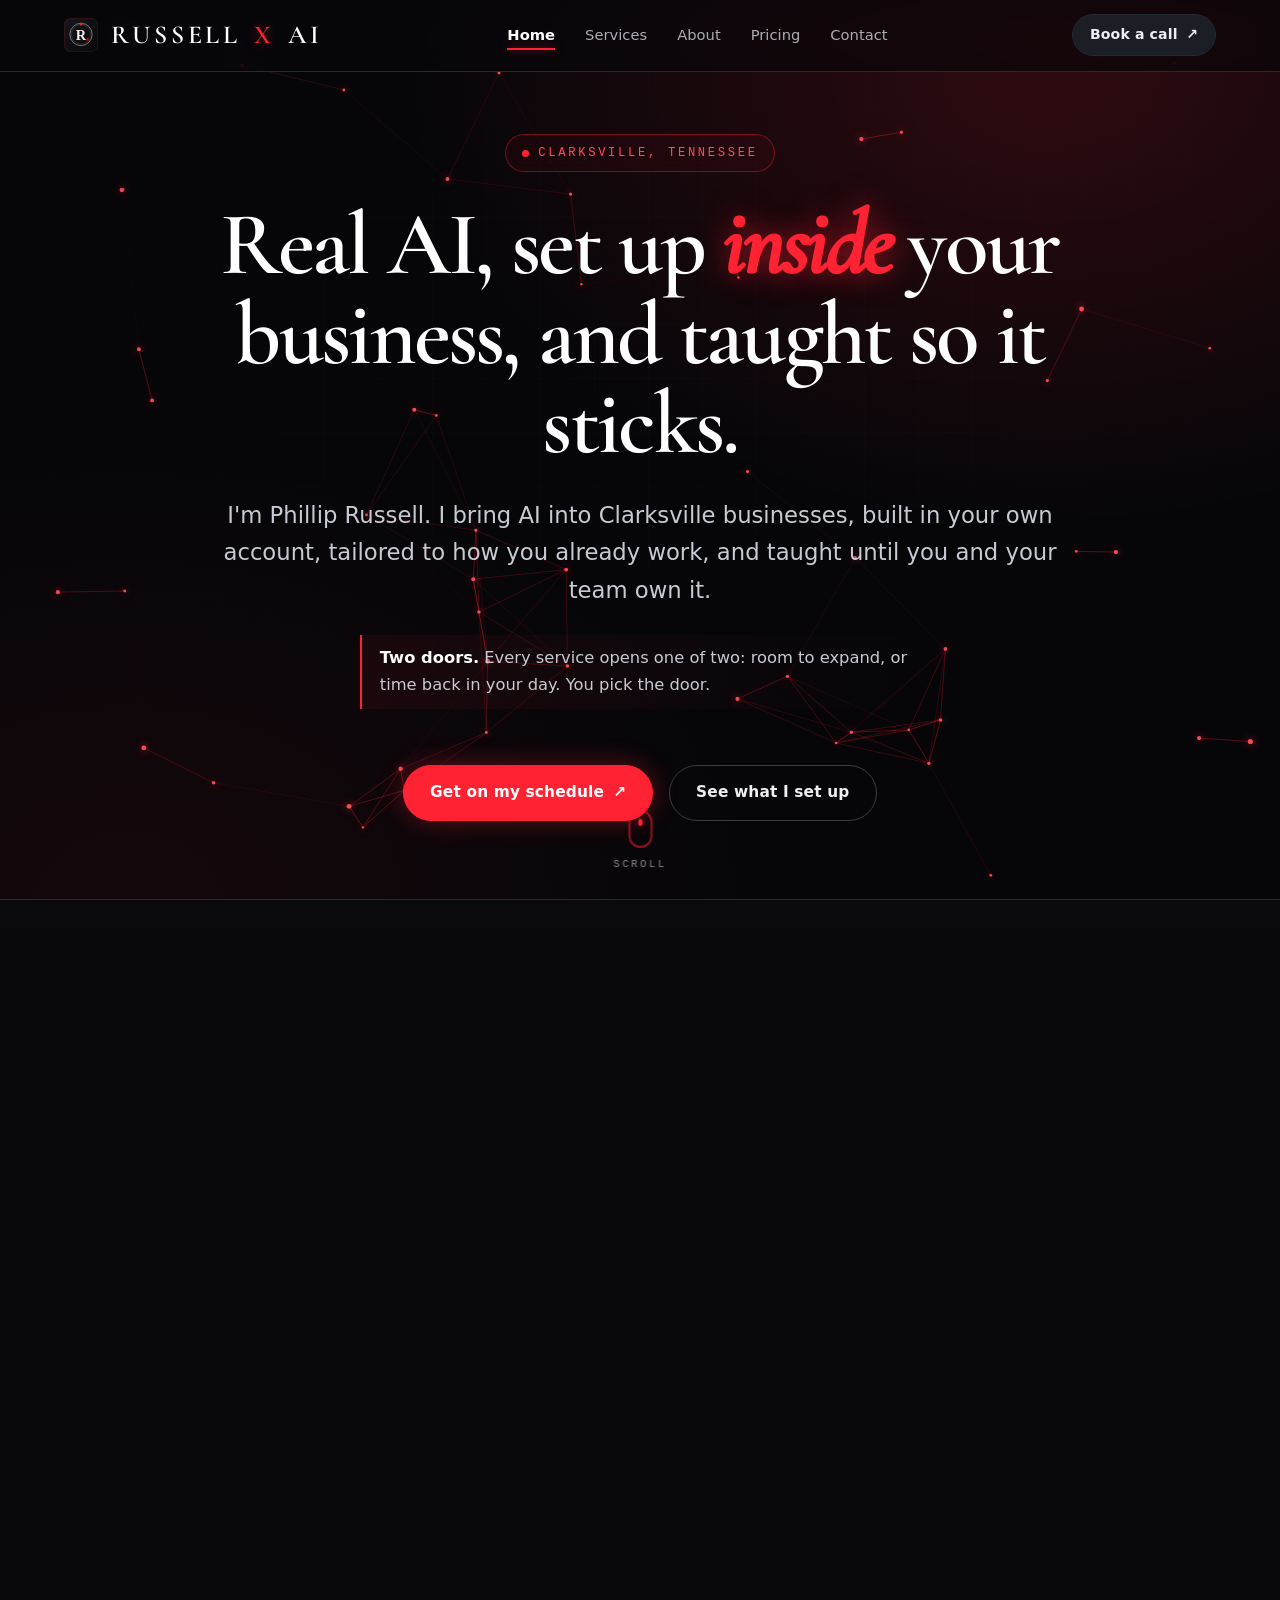
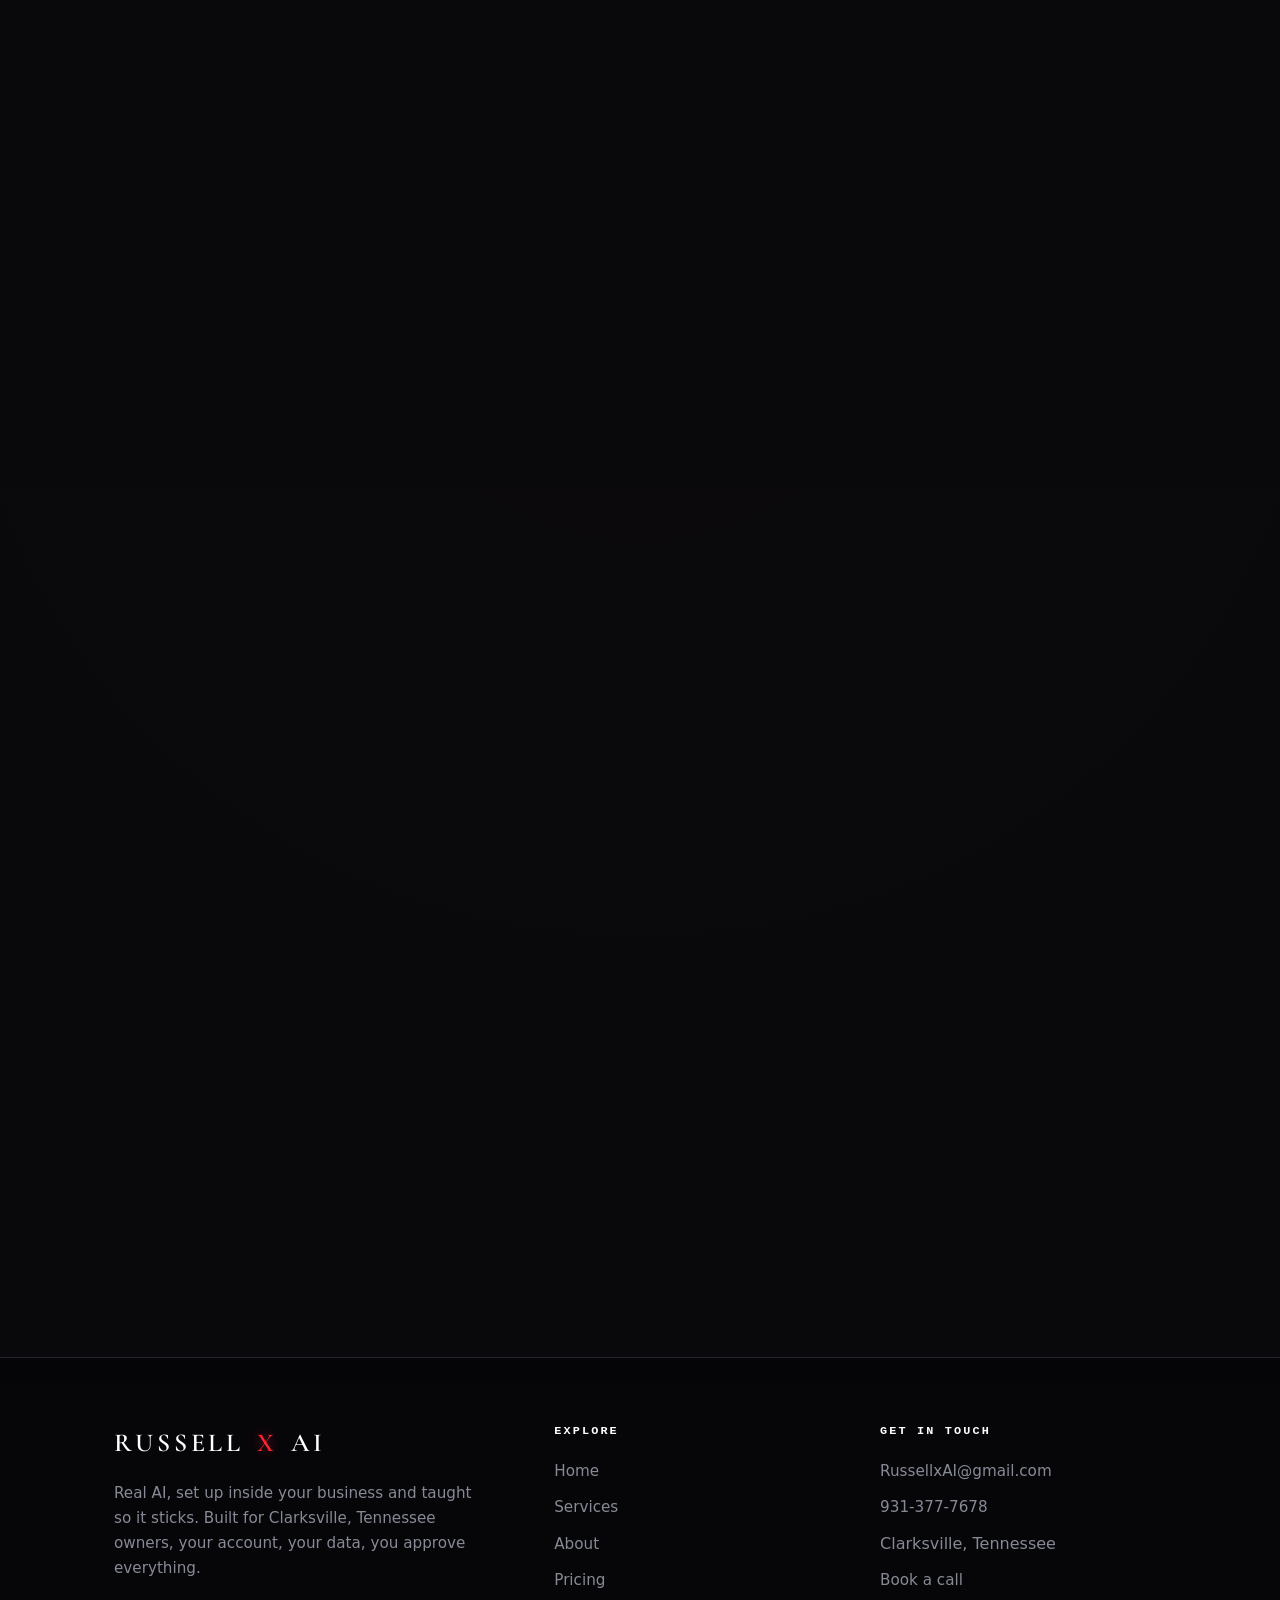
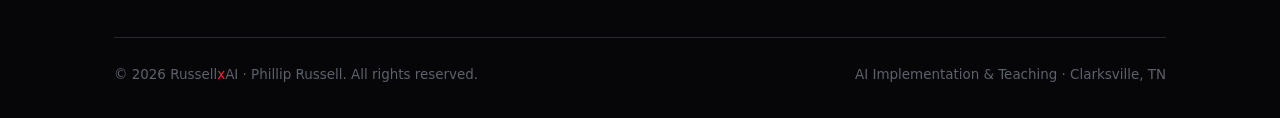
==== commit 32ca13a8: "Old-money serif logo + Garamond display, voice-profile copy pass (no em dashes), new service illustr" ====
--- a/index.html
+++ b/index.html
@@ -7,10 +7,10 @@
 <meta http-equiv="X-Content-Type-Options" content="nosniff">
 <meta name="referrer" content="strict-origin-when-cross-origin">
 
-<title>RussellxAI — AI Implementation &amp; Teaching for Clarksville, TN Businesses</title>
-<meta name="description" content="RussellxAI brings real AI into Clarksville, Tennessee small businesses — set up inside your own account, tailored to how you already work, and taught until your team owns it. Founded by Phillip Russell. Setup $500, partnership $750/month.">
+<title>RussellxAI, AI Implementation &amp; Teaching for Clarksville, TN Businesses</title>
+<meta name="description" content="RussellxAI brings real AI into Clarksville, Tennessee small businesses, set up inside your own account, tailored to how you already work, and taught until your team owns it. Founded by Phillip Russell. Setup $500, partnership $750/month.">
 <meta name="keywords" content="AI for small business Clarksville TN, AI implementation Clarksville, AI consultant Clarksville Tennessee, AI automation, local SEO Clarksville, second brain, RussellxAI, Phillip Russell">
-<meta name="author" content="Phillip Russell — RussellxAI">
+<meta name="author" content="Phillip Russell, RussellxAI">
 <link rel="canonical" href="https://philruss11.github.io/russellxai/">
 <meta name="theme-color" content="#0a0a0d">
 <meta name="geo.region" content="US-TN">
@@ -20,14 +20,14 @@
 
 <meta property="og:type" content="website">
 <meta property="og:site_name" content="RussellxAI">
-<meta property="og:title" content="RussellxAI — AI Implementation &amp; Teaching · Clarksville, TN">
+<meta property="og:title" content="RussellxAI, AI Implementation &amp; Teaching · Clarksville, TN">
 <meta property="og:description" content="Real AI, set up inside your business and taught so it sticks. Built for Clarksville, Tennessee owners by Phillip Russell.">
 <meta property="og:url" content="https://philruss11.github.io/russellxai/">
 <meta property="og:image" content="https://philruss11.github.io/russellxai/assets/img/og-image.png">
 <meta property="og:image:width" content="1200">
 <meta property="og:image:height" content="630">
 <meta name="twitter:card" content="summary_large_image">
-<meta name="twitter:title" content="RussellxAI — AI Implementation &amp; Teaching · Clarksville, TN">
+<meta name="twitter:title" content="RussellxAI, AI Implementation &amp; Teaching · Clarksville, TN">
 <meta name="twitter:description" content="Real AI, set up inside your business and taught so it sticks. Built for Clarksville, Tennessee.">
 <meta name="twitter:image" content="https://philruss11.github.io/russellxai/assets/img/og-image.png">
 
@@ -43,7 +43,7 @@
   "@id":"https://philruss11.github.io/russellxai/#business",
   "name":"RussellxAI",
   "alternateName":"Russell x AI",
-  "description":"AI implementation and teaching for small businesses — set up inside the client's own account, tailored to their work, and taught until it sticks. Serving Clarksville, Tennessee and the surrounding area.",
+  "description":"AI implementation and teaching for small businesses, set up inside the client's own account, tailored to their work, and taught until it sticks. Serving Clarksville, Tennessee and the surrounding area.",
   "url":"https://philruss11.github.io/russellxai/",
   "email":"RussellxAI@gmail.com",
   "telephone":"+1-931-377-7678",
@@ -64,7 +64,7 @@
 }
 </script>
 </head>
-<body id="top">
+<body id="top" class="is-home">
 
 <div class="progress" id="progress" aria-hidden="true"></div>
 
@@ -97,8 +97,8 @@
   <div class="hero__veil" aria-hidden="true"></div>
   <div class="container hero__inner">
     <span class="hero__loc reveal in"><span class="dot"></span> Clarksville, Tennessee</span>
-    <h1 class="reveal in">Real AI, set up <span class="accent">inside</span> your business — and taught so it sticks.</h1>
-    <p class="hero__sub reveal in" data-delay="1">I'm Phillip Russell. I bring AI into Clarksville businesses — built in your own account, tailored to how you already work, and taught until you and your team own it.</p>
+    <h1 class="reveal in">Real AI, set up <span class="accent">inside</span> your business, and taught so it sticks.</h1>
+    <p class="hero__sub reveal in" data-delay="1">I'm Phillip Russell. I bring AI into Clarksville businesses, built in your own account, tailored to how you already work, and taught until you and your team own it.</p>
     <p class="hero__doors reveal in" data-delay="2"><b>Two doors.</b> Every service opens one of two: room to expand, or time back in your day. You pick the door.</p>
     <div class="hero__actions reveal in" data-delay="3">
       <a class="btn btn--gold" href="contact.html">Get on my schedule <span class="arrow">↗</span></a>
@@ -122,7 +122,7 @@
 <section class="section" aria-label="The two doors">
   <div class="container">
     <p class="eyebrow reveal">The promise</p>
-    <h2 class="section-title reveal" data-delay="1">I'm not selling a knight in shining armor. I'm selling relief and expansion — in the exact places your business is losing time.</h2>
+    <h2 class="section-title reveal" data-delay="1">I'm not selling a knight in shining armor. I'm selling relief and expansion, in the exact places your business is losing time.</h2>
     <p class="section-lead reveal" data-delay="2">AI won't take over a business you've run for years. But in the areas that cost you the most time, it creates room. So every service opens one of two doors.</p>
     <div class="doors">
       <div class="door door--expand reveal" data-delay="1">
@@ -130,14 +130,14 @@
         <svg class="door__icon" viewBox="0 0 48 48" fill="none" stroke="#e7c97a" stroke-width="2.2" stroke-linecap="round" stroke-linejoin="round" aria-hidden="true"><path d="M8 40V20M20 40V10M32 40V26M44 40V6"/><path d="M38 12h6v6"/></svg>
         <span class="tag">Door one</span>
         <h3>Room to expand</h3>
-        <p>Hand off what eats your week so you can chase the growth you actually want — new markets, more clients, the next location.</p>
+        <p>Hand off what eats your week so you can chase the growth you actually want, new markets, more clients, the next location.</p>
       </div>
       <div class="door door--time reveal" data-delay="2">
         <span class="door__num">02</span>
         <svg class="door__icon" viewBox="0 0 48 48" fill="none" stroke="#e7c97a" stroke-width="2.2" stroke-linecap="round" stroke-linejoin="round" aria-hidden="true"><circle cx="24" cy="24" r="17"/><path d="M24 14v10l7 5"/></svg>
         <span class="tag">Door two</span>
         <h3>Time back in your day</h3>
-        <p>Get your evenings and weekends back. The busywork — inbox, invoices, month-end, content — gets handled, with you approving every step.</p>
+        <p>Get your evenings and weekends back. The busywork, inbox, invoices, month-end, content, gets handled, with you approving every step.</p>
       </div>
     </div>
   </div>
@@ -151,7 +151,7 @@
         <p class="eyebrow reveal">What I set up for you</p>
         <h2 class="section-title reveal" data-delay="1">Seven shelves of work I can put inside your business.</h2>
       </div>
-      <p class="section-lead reveal" data-delay="2">Pick the area you want AI in. I build it in your own account, tailored off your experience plus my knowledge in AI — and you approve everything before it goes out.</p>
+      <p class="section-lead reveal" data-delay="2">Pick the area you want AI in. I build it in your own account, tailored off your experience plus my knowledge in AI, and you approve everything before it goes out.</p>
     </div>
 
     <div class="svc-grid">
@@ -160,23 +160,26 @@
         <div class="svc-card__body">
           <span class="svc-card__kicker">Finance &amp; back office</span>
           <h3>Your numbers, made plain</h3>
-          <p class="quote">Hand me your statements; I set up a dashboard that shows your revenue, margins, and what's slipping — updated whenever you drop in new numbers.</p>
+          <p class="quote">Want a clear read on your numbers? I set up a dashboard that shows your revenue, your margins, and what is slipping. If you choose to share your statements, it updates the moment you drop new ones in.</p>
         </div>
       </article>
       <article class="svc-card reveal" data-delay="2">
-        <div class="svc-card__media"><img src="assets/img/svc-inbox.svg" alt="An inbox sorted, with replies drafted in your voice ready to approve" loading="lazy" width="400" height="240"></div>
+        <div class="svc-card__media email-stack" role="img" aria-label="A pile of emails with a running count, all handled for you">
+          <div class="email-stack__pile" aria-hidden="true"><span class="env"></span><span class="env"></span><span class="env"></span><span class="env"></span><span class="env"></span></div>
+          <div class="email-stack__count"><span class="num" data-count="1480" data-format="comma" data-suffix="+">0</span><small>emails, sorted &amp; drafted for you</small></div>
+        </div>
         <div class="svc-card__body">
           <span class="svc-card__kicker">Inbox &amp; communication</span>
           <h3>Your inbox stops being a job</h3>
-          <p class="quote">If email is eating your day, I set your AI up to read, sort, and draft replies in your own voice — you just review and send.</p>
+          <p class="quote">If email is eating your day, I set your AI up to read, sort, and draft replies in your own voice, you just review and send.</p>
         </div>
       </article>
       <article class="svc-card reveal" data-delay="1">
-        <div class="svc-card__media"><img src="assets/img/svc-marketing.svg" alt="Ranking number one on a local Google search with a rising chart" loading="lazy" width="400" height="240"></div>
+        <div class="svc-card__media"><img src="assets/img/svc-marketing.svg" alt="Your business lifted to the top of a pile of other businesses" loading="lazy" width="400" height="240"></div>
         <div class="svc-card__body">
           <span class="svc-card__kicker">Marketing &amp; getting found</span>
           <h3>Get found here in town</h3>
-          <p class="quote">I run the work a $5,000-a-month agency does to get you found on Google — audits, your map listing, reviews, local content — in your own account.</p>
+          <p class="quote">I run the work a $5,000-a-month agency does to get you found on Google: audits, your map listing, your reviews, and local content, all inside your own account.</p>
         </div>
       </article>
       <article class="svc-card reveal" data-delay="2">
@@ -184,15 +187,15 @@
         <div class="svc-card__body">
           <span class="svc-card__kicker">Documents &amp; contracts</span>
           <h3>Delivered as the real file</h3>
-          <p class="quote">Reports, proposals, contracts, presentations — described in a sentence and delivered as the real file, branded to your business.</p>
+          <p class="quote">Reports, proposals, contracts, presentations, described in a sentence and delivered as the real file, branded to your business.</p>
         </div>
       </article>
       <article class="svc-card reveal" data-delay="1">
-        <div class="svc-card__media"><img src="assets/img/svc-brain.svg" alt="A second brain — a connected graph of your documents, decisions and processes" loading="lazy" width="400" height="240"></div>
+        <div class="svc-card__media"><img src="assets/img/svc-brain.svg" alt="A second brain, a connected graph of your documents, decisions and processes" loading="lazy" width="400" height="240"></div>
         <div class="svc-card__body">
           <span class="svc-card__kicker">Knowledge &amp; systems · flagship</span>
           <h3>A second brain that runs the place</h3>
-          <p class="quote">Everything your business knows — documents, decisions, processes, customer history — in one searchable brain your AI keeps current.</p>
+          <p class="quote">Everything your business knows, documents, decisions, processes, customer history, in one searchable brain your AI keeps current.</p>
         </div>
       </article>
       <article class="svc-card reveal" data-delay="2">
@@ -200,11 +203,11 @@
         <div class="svc-card__body">
           <span class="svc-card__kicker">Getting set up &amp; taught</span>
           <h3>Set up right, then taught until it sticks</h3>
-          <p class="quote">I set up your own account, install the tools that match your work, and teach you and your people to use it — until it sticks.</p>
+          <p class="quote">I set up your own account, install the tools that match your work, and teach you and your people to use it, until it sticks.</p>
         </div>
       </article>
       <article class="svc-card reveal" data-delay="1">
-        <div class="svc-card__media"><img src="assets/img/svc-advisory.svg" alt="A lightbulb and gears — advisory and special projects, researched and built" loading="lazy" width="400" height="240"></div>
+        <div class="svc-card__media"><img src="assets/img/svc-advisory.svg" alt="A lightbulb and gears, advisory and special projects, researched and built" loading="lazy" width="400" height="240"></div>
         <div class="svc-card__body">
           <span class="svc-card__kicker">Advisory &amp; special projects</span>
           <h3>Got a one-off? Tell me what you want</h3>
@@ -224,13 +227,13 @@
   <div class="container">
     <p class="eyebrow reveal">How I work</p>
     <h2 class="section-title reveal" data-delay="1">Three rules that don't bend.</h2>
-    <p class="section-lead reveal" data-delay="2">This is what keeps AI on your side of the table — yours, safe, and under your control.</p>
+    <p class="section-lead reveal" data-delay="2">This is what keeps AI on your side of the table, yours, safe, and under your control.</p>
     <div class="pillars">
       <div class="pillar reveal" data-delay="1">
         <svg class="pillar__ico" viewBox="0 0 48 48" fill="none" stroke="currentColor" stroke-width="2.2" stroke-linecap="round" stroke-linejoin="round" aria-hidden="true"><rect x="7" y="11" width="34" height="26" rx="3"/><path d="M7 19h34M14 28h10"/></svg>
         <div class="pillar__n">01</div>
         <h3>It's your account</h3>
-        <p>Everything I set up lives in your own account, on your own computer, and stays with you. I'm the partner who builds and teaches it — not the owner of it.</p>
+        <p>Everything I set up lives in your own account, on your own computer, and stays with you. I'm the partner who builds and teaches it, not the owner of it.</p>
       </div>
       <div class="pillar reveal" data-delay="2">
         <svg class="pillar__ico" viewBox="0 0 48 48" fill="none" stroke="currentColor" stroke-width="2.2" stroke-linecap="round" stroke-linejoin="round" aria-hidden="true"><path d="M10 25l9 9 19-21"/></svg>
@@ -258,20 +261,20 @@
     <div class="proof-grid">
       <div class="stat reveal" data-delay="1"><div class="stat__num" data-count="500" data-prefix="$" data-suffix="M">$0</div><div class="stat__label">AUM at the wealth manager I built an operating system for</div></div>
       <div class="stat reveal" data-delay="2"><div class="stat__num" data-count="400" data-suffix="+">0</div><div class="stat__label">clients that system serves, so he can expand to Nashville</div></div>
-      <div class="stat reveal" data-delay="3"><div class="stat__num" data-count="5000" data-prefix="$" data-format="comma">$0</div><div class="stat__label">/month — the SEO agency work the local program replaces</div></div>
-      <div class="stat reveal" data-delay="4"><div class="stat__num" data-count="100" data-suffix="%">0%</div><div class="stat__label">yours — your account, your data, you approve everything</div></div>
+      <div class="stat reveal" data-delay="3"><div class="stat__num" data-count="5000" data-prefix="$" data-format="comma">$0</div><div class="stat__label">/month, the SEO agency work the local program replaces</div></div>
+      <div class="stat reveal" data-delay="4"><div class="stat__num" data-count="100" data-suffix="%">0%</div><div class="stat__label">yours, your account, your data, you approve everything</div></div>
     </div>
 
     <div class="cases">
       <article class="case reveal" data-delay="1">
         <div class="case__tag">Wealth management · Clarksville</div>
         <h4>The operating system</h4>
-        <p>Built a full AI operating system for a wealth manager with 400+ clients and $500M AUM — so the owner could stop running the back office and start expanding to Nashville.</p>
+        <p>Built a full AI operating system for a wealth manager with 400+ clients and $500M AUM, so the owner could stop running the back office and start expanding to Nashville.</p>
       </article>
       <article class="case reveal" data-delay="2">
         <div class="case__tag">Softball lessons · Clarksville</div>
         <h4>Numbers on day one</h4>
-        <p>For a softball-lesson S-Corp, delivered a financial model and a live dashboard the same day — revenue, tax, and ROI in plain English the owner can reopen anytime.</p>
+        <p>For a softball-lesson S-Corp, delivered a financial model and a live dashboard the same day, revenue, tax, and ROI in plain English the owner can reopen anytime.</p>
       </article>
       <article class="case reveal" data-delay="3">
         <div class="case__tag">Tree service · Clarksville</div>
@@ -287,7 +290,7 @@
   <div class="container">
     <p class="eyebrow reveal">Let's open a door</p>
     <h2 class="reveal" data-delay="1">Tell me where your business is losing the most time.</h2>
-    <p class="reveal" data-delay="2">I'll show you exactly what I'd set up — no jargon, no pressure. Simple pricing: $500 to build it, $750/month for me to keep coming back and teaching.</p>
+    <p class="reveal" data-delay="2">I'll show you exactly what I'd set up, no jargon, no pressure. Simple pricing: $500 to build it, $750/month for me to keep coming back and teaching.</p>
     <div class="hero__actions reveal" data-delay="3">
       <a class="btn btn--gold" href="contact.html">Get on my schedule <span class="arrow">↗</span></a>
       <a class="btn btn--ghost" href="pricing.html">See pricing</a>
@@ -301,7 +304,7 @@
     <div class="footer__top">
       <div>
         <div class="brand">Russell<span class="x">x</span>AI</div>
-        <p>Real AI, set up inside your business and taught so it sticks. Built for Clarksville, Tennessee owners — your account, your data, you approve everything.</p>
+        <p>Real AI, set up inside your business and taught so it sticks. Built for Clarksville, Tennessee owners, your account, your data, you approve everything.</p>
       </div>
       <div>
         <h5>Explore</h5>
--- a/assets/css/styles.css
+++ b/assets/css/styles.css
@@ -1,8 +1,14 @@
 /* ===========================================================
    RussellxAI — "Neo-Gotham" theme
-   Black / steel-grey base + contained neon red. Techy, clean.
+   Black / steel-grey base + contained neon red.
+   Old-money serif display (self-hosted Garamond) on dark tech.
    Self-contained, no CDN.
    =========================================================== */
+
+@font-face{font-family:"Cormorant Garamond";src:url("../fonts/cormorant-garamond-500.woff2") format("woff2");font-weight:500;font-style:normal;font-display:swap}
+@font-face{font-family:"Cormorant Garamond";src:url("../fonts/cormorant-garamond-600.woff2") format("woff2");font-weight:600;font-style:normal;font-display:swap}
+@font-face{font-family:"Cormorant Garamond";src:url("../fonts/cormorant-garamond-700.woff2") format("woff2");font-weight:700;font-style:normal;font-display:swap}
+@font-face{font-family:"Cormorant Garamond";src:url("../fonts/cormorant-garamond-500-italic.woff2") format("woff2");font-weight:500;font-style:italic;font-display:swap}
 
 :root{
   /* surfaces */
@@ -34,7 +40,7 @@
   --steel:#3a3d47;
 
   --sans:"Segoe UI",system-ui,-apple-system,BlinkMacSystemFont,Roboto,Helvetica,Arial,sans-serif;
-  --display:"Segoe UI",system-ui,-apple-system,Roboto,Helvetica,Arial,sans-serif;
+  --display:"Cormorant Garamond",Georgia,"Times New Roman",serif;
   --mono:"JetBrains Mono","SFMono-Regular",Consolas,"Liberation Mono",Menlo,monospace;
 
   --container:1180px;
@@ -70,7 +76,7 @@
 a{color:inherit;text-decoration:none}
 button{font-family:inherit}
 
-h1,h2,h3,h4,.display{font-family:var(--display);font-weight:800;line-height:1.05;letter-spacing:-.02em;color:#fff;margin:0}
+h1,h2,h3,h4,.display{font-family:var(--display);font-weight:600;line-height:1.07;letter-spacing:0;color:#fff;margin:0}
 p{margin:0 0 1em}
 
 ::selection{background:var(--red);color:#fff}
@@ -124,9 +130,9 @@
   transition:padding .35s var(--ease),box-shadow .35s,background .35s;
 }
 .nav.scrolled{padding:10px var(--gutter);background:rgba(8,8,11,.9);box-shadow:0 1px 0 rgba(255,34,51,.25),0 10px 30px rgba(0,0,0,.5)}
-.brand{font-family:var(--display);font-size:1.4rem;font-weight:800;letter-spacing:.02em;color:#fff;display:flex;align-items:center;gap:10px;text-transform:uppercase}
-.brand .x{color:var(--red);font-style:normal;text-shadow:0 0 12px var(--red-glow)}
-.brand .mark{width:30px;height:30px;flex:0 0 auto}
+.brand{font-family:var(--display);font-size:1.62rem;font-weight:600;letter-spacing:.15em;color:#fff;display:flex;align-items:center;gap:13px;text-transform:uppercase}
+.brand .x{color:var(--red);font-style:normal;font-weight:600;text-shadow:0 0 12px var(--red-glow)}
+.brand .mark{width:34px;height:34px;flex:0 0 auto}
 .nav-links{display:flex;align-items:center;gap:30px;list-style:none;margin:0;padding:0}
 .nav-links a{font-family:var(--sans);font-size:.92rem;font-weight:500;color:var(--ink-soft);position:relative;padding:4px 0;opacity:.85;transition:opacity .2s,color .2s}
 .nav-links a::after{content:"";position:absolute;left:0;bottom:-3px;width:0;height:2px;background:var(--red);box-shadow:0 0 8px var(--red-glow);transition:width .3s var(--ease)}
@@ -218,6 +224,20 @@
 .reveal[data-delay="5"]{transition-delay:.45s}
 @media (prefers-reduced-motion:reduce){.reveal{opacity:1;transform:none;filter:none;transition:none}}
 
+/* ---------- home: centered fade-deck ---------- */
+.is-home .strip{display:none}
+.is-home > .hero,.is-home > section{min-height:100svh;display:flex;flex-direction:column;justify-content:center;will-change:opacity,transform}
+.is-home > section .container{text-align:center}
+.is-home .hero__inner{text-align:center}
+.is-home .eyebrow{justify-content:center}
+.is-home .services-head{grid-template-columns:1fr;text-align:center}
+.is-home .section-title,.is-home .section-lead,.is-home .hero__sub,.is-home .cta-band p{margin-left:auto;margin-right:auto}
+.is-home .hero__loc{margin-left:auto;margin-right:auto}
+.is-home .hero__doors{margin-left:auto;margin-right:auto;display:inline-block;text-align:left}
+.is-home .hero__actions,.is-home .actions-row{justify-content:center}
+.is-home .svc-card__body,.is-home .door,.is-home .pillar,.is-home .case,.is-home .stat,.is-home .match__row>div{text-align:left}
+@media (prefers-reduced-motion:reduce){.is-home > .hero,.is-home > section{opacity:1 !important;transform:none !important}}
+
 /* ---------- two doors ---------- */
 .doors{display:grid;grid-template-columns:1fr 1fr;gap:24px;margin-top:54px}
 .door{position:relative;overflow:hidden;border-radius:var(--radius);padding:46px 40px;min-height:300px;
@@ -254,6 +274,30 @@
 .svc-card .built{margin-top:auto;padding-top:18px;font-size:.84rem;color:var(--muted)}
 .svc-card .built b{color:var(--red-bright);font-weight:600}
 .svc-card .built em{color:var(--faint)}
+
+/* animated email pile (inbox card) */
+.email-stack{position:relative;width:100%;height:100%;overflow:hidden;
+  background:radial-gradient(120% 80% at 50% 0%,rgba(255,34,51,.10),transparent 60%),#101116;
+  display:flex;flex-direction:column;align-items:center;justify-content:center;gap:8px}
+.email-stack__pile{position:relative;width:140px;height:104px}
+.email-stack .env{position:absolute;left:50%;width:118px;height:66px;margin-left:-59px;border-radius:7px;
+  background:#1c1e26;border:1px solid #30333d;box-shadow:0 6px 16px rgba(0,0,0,.45);
+  animation:envdrop 3.6s cubic-bezier(.16,1,.3,1) infinite}
+.email-stack .env::before{content:"";position:absolute;top:0;left:50%;transform:translateX(-50%);
+  border-left:58px solid transparent;border-right:58px solid transparent;border-top:32px solid #262a33;border-radius:6px 6px 0 0}
+.email-stack .env::after{content:"";position:absolute;left:14px;right:14px;bottom:12px;height:2px;background:#30333d;
+  box-shadow:0 7px 0 #30333d,0 -7px 0 #30333d}
+.email-stack .env:nth-child(1){top:40px;animation-delay:0s}
+.email-stack .env:nth-child(2){top:30px;animation-delay:.5s}
+.email-stack .env:nth-child(3){top:20px;animation-delay:1s}
+.email-stack .env:nth-child(4){top:10px;animation-delay:1.5s;border-color:#ff2233}
+.email-stack .env:nth-child(5){top:0;animation-delay:2s;border-color:#ff2233;background:#221216}
+.email-stack .env:nth-child(5)::before{border-top-color:#3a1620}
+@keyframes envdrop{0%{transform:translateY(-86px) scale(.92);opacity:0}14%{opacity:1}34%,100%{transform:translateY(0);opacity:1}}
+.email-stack__count{text-align:center;line-height:1;z-index:2}
+.email-stack__count .num{font-family:var(--display);font-weight:700;font-size:2.1rem;color:var(--red);text-shadow:0 0 20px rgba(255,34,51,.45)}
+.email-stack__count small{display:block;font-family:var(--mono);font-size:.6rem;letter-spacing:.12em;text-transform:uppercase;color:var(--muted);margin-top:4px}
+@media (prefers-reduced-motion:reduce){.email-stack .env{animation:none}}
 
 /* quick-match table */
 .match{margin-top:60px;border:1px solid var(--line);border-radius:var(--radius);overflow:hidden;background:var(--surface)}
--- a/assets/css/styles.css
+++ b/assets/css/styles.css
@@ -1,8 +1,14 @@
 /* ===========================================================
    RussellxAI — "Neo-Gotham" theme
-   Black / steel-grey base + contained neon red. Techy, clean.
+   Black / steel-grey base + contained neon red.
+   Old-money serif display (self-hosted Garamond) on dark tech.
    Self-contained, no CDN.
    =========================================================== */
+
+@font-face{font-family:"Cormorant Garamond";src:url("../fonts/cormorant-garamond-500.woff2") format("woff2");font-weight:500;font-style:normal;font-display:swap}
+@font-face{font-family:"Cormorant Garamond";src:url("../fonts/cormorant-garamond-600.woff2") format("woff2");font-weight:600;font-style:normal;font-display:swap}
+@font-face{font-family:"Cormorant Garamond";src:url("../fonts/cormorant-garamond-700.woff2") format("woff2");font-weight:700;font-style:normal;font-display:swap}
+@font-face{font-family:"Cormorant Garamond";src:url("../fonts/cormorant-garamond-500-italic.woff2") format("woff2");font-weight:500;font-style:italic;font-display:swap}
 
 :root{
   /* surfaces */
@@ -34,7 +40,7 @@
   --steel:#3a3d47;
 
   --sans:"Segoe UI",system-ui,-apple-system,BlinkMacSystemFont,Roboto,Helvetica,Arial,sans-serif;
-  --display:"Segoe UI",system-ui,-apple-system,Roboto,Helvetica,Arial,sans-serif;
+  --display:"Cormorant Garamond",Georgia,"Times New Roman",serif;
   --mono:"JetBrains Mono","SFMono-Regular",Consolas,"Liberation Mono",Menlo,monospace;
 
   --container:1180px;
@@ -70,7 +76,7 @@
 a{color:inherit;text-decoration:none}
 button{font-family:inherit}
 
-h1,h2,h3,h4,.display{font-family:var(--display);font-weight:800;line-height:1.05;letter-spacing:-.02em;color:#fff;margin:0}
+h1,h2,h3,h4,.display{font-family:var(--display);font-weight:600;line-height:1.07;letter-spacing:0;color:#fff;margin:0}
 p{margin:0 0 1em}
 
 ::selection{background:var(--red);color:#fff}
@@ -124,9 +130,9 @@
   transition:padding .35s var(--ease),box-shadow .35s,background .35s;
 }
 .nav.scrolled{padding:10px var(--gutter);background:rgba(8,8,11,.9);box-shadow:0 1px 0 rgba(255,34,51,.25),0 10px 30px rgba(0,0,0,.5)}
-.brand{font-family:var(--display);font-size:1.4rem;font-weight:800;letter-spacing:.02em;color:#fff;display:flex;align-items:center;gap:10px;text-transform:uppercase}
-.brand .x{color:var(--red);font-style:normal;text-shadow:0 0 12px var(--red-glow)}
-.brand .mark{width:30px;height:30px;flex:0 0 auto}
+.brand{font-family:var(--display);font-size:1.62rem;font-weight:600;letter-spacing:.15em;color:#fff;display:flex;align-items:center;gap:13px;text-transform:uppercase}
+.brand .x{color:var(--red);font-style:normal;font-weight:600;text-shadow:0 0 12px var(--red-glow)}
+.brand .mark{width:34px;height:34px;flex:0 0 auto}
 .nav-links{display:flex;align-items:center;gap:30px;list-style:none;margin:0;padding:0}
 .nav-links a{font-family:var(--sans);font-size:.92rem;font-weight:500;color:var(--ink-soft);position:relative;padding:4px 0;opacity:.85;transition:opacity .2s,color .2s}
 .nav-links a::after{content:"";position:absolute;left:0;bottom:-3px;width:0;height:2px;background:var(--red);box-shadow:0 0 8px var(--red-glow);transition:width .3s var(--ease)}
@@ -218,6 +224,20 @@
 .reveal[data-delay="5"]{transition-delay:.45s}
 @media (prefers-reduced-motion:reduce){.reveal{opacity:1;transform:none;filter:none;transition:none}}
 
+/* ---------- home: centered fade-deck ---------- */
+.is-home .strip{display:none}
+.is-home > .hero,.is-home > section{min-height:100svh;display:flex;flex-direction:column;justify-content:center;will-change:opacity,transform}
+.is-home > section .container{text-align:center}
+.is-home .hero__inner{text-align:center}
+.is-home .eyebrow{justify-content:center}
+.is-home .services-head{grid-template-columns:1fr;text-align:center}
+.is-home .section-title,.is-home .section-lead,.is-home .hero__sub,.is-home .cta-band p{margin-left:auto;margin-right:auto}
+.is-home .hero__loc{margin-left:auto;margin-right:auto}
+.is-home .hero__doors{margin-left:auto;margin-right:auto;display:inline-block;text-align:left}
+.is-home .hero__actions,.is-home .actions-row{justify-content:center}
+.is-home .svc-card__body,.is-home .door,.is-home .pillar,.is-home .case,.is-home .stat,.is-home .match__row>div{text-align:left}
+@media (prefers-reduced-motion:reduce){.is-home > .hero,.is-home > section{opacity:1 !important;transform:none !important}}
+
 /* ---------- two doors ---------- */
 .doors{display:grid;grid-template-columns:1fr 1fr;gap:24px;margin-top:54px}
 .door{position:relative;overflow:hidden;border-radius:var(--radius);padding:46px 40px;min-height:300px;
@@ -254,6 +274,30 @@
 .svc-card .built{margin-top:auto;padding-top:18px;font-size:.84rem;color:var(--muted)}
 .svc-card .built b{color:var(--red-bright);font-weight:600}
 .svc-card .built em{color:var(--faint)}
+
+/* animated email pile (inbox card) */
+.email-stack{position:relative;width:100%;height:100%;overflow:hidden;
+  background:radial-gradient(120% 80% at 50% 0%,rgba(255,34,51,.10),transparent 60%),#101116;
+  display:flex;flex-direction:column;align-items:center;justify-content:center;gap:8px}
+.email-stack__pile{position:relative;width:140px;height:104px}
+.email-stack .env{position:absolute;left:50%;width:118px;height:66px;margin-left:-59px;border-radius:7px;
+  background:#1c1e26;border:1px solid #30333d;box-shadow:0 6px 16px rgba(0,0,0,.45);
+  animation:envdrop 3.6s cubic-bezier(.16,1,.3,1) infinite}
+.email-stack .env::before{content:"";position:absolute;top:0;left:50%;transform:translateX(-50%);
+  border-left:58px solid transparent;border-right:58px solid transparent;border-top:32px solid #262a33;border-radius:6px 6px 0 0}
+.email-stack .env::after{content:"";position:absolute;left:14px;right:14px;bottom:12px;height:2px;background:#30333d;
+  box-shadow:0 7px 0 #30333d,0 -7px 0 #30333d}
+.email-stack .env:nth-child(1){top:40px;animation-delay:0s}
+.email-stack .env:nth-child(2){top:30px;animation-delay:.5s}
+.email-stack .env:nth-child(3){top:20px;animation-delay:1s}
+.email-stack .env:nth-child(4){top:10px;animation-delay:1.5s;border-color:#ff2233}
+.email-stack .env:nth-child(5){top:0;animation-delay:2s;border-color:#ff2233;background:#221216}
+.email-stack .env:nth-child(5)::before{border-top-color:#3a1620}
+@keyframes envdrop{0%{transform:translateY(-86px) scale(.92);opacity:0}14%{opacity:1}34%,100%{transform:translateY(0);opacity:1}}
+.email-stack__count{text-align:center;line-height:1;z-index:2}
+.email-stack__count .num{font-family:var(--display);font-weight:700;font-size:2.1rem;color:var(--red);text-shadow:0 0 20px rgba(255,34,51,.45)}
+.email-stack__count small{display:block;font-family:var(--mono);font-size:.6rem;letter-spacing:.12em;text-transform:uppercase;color:var(--muted);margin-top:4px}
+@media (prefers-reduced-motion:reduce){.email-stack .env{animation:none}}
 
 /* quick-match table */
 .match{margin-top:60px;border:1px solid var(--line);border-radius:var(--radius);overflow:hidden;background:var(--surface)}
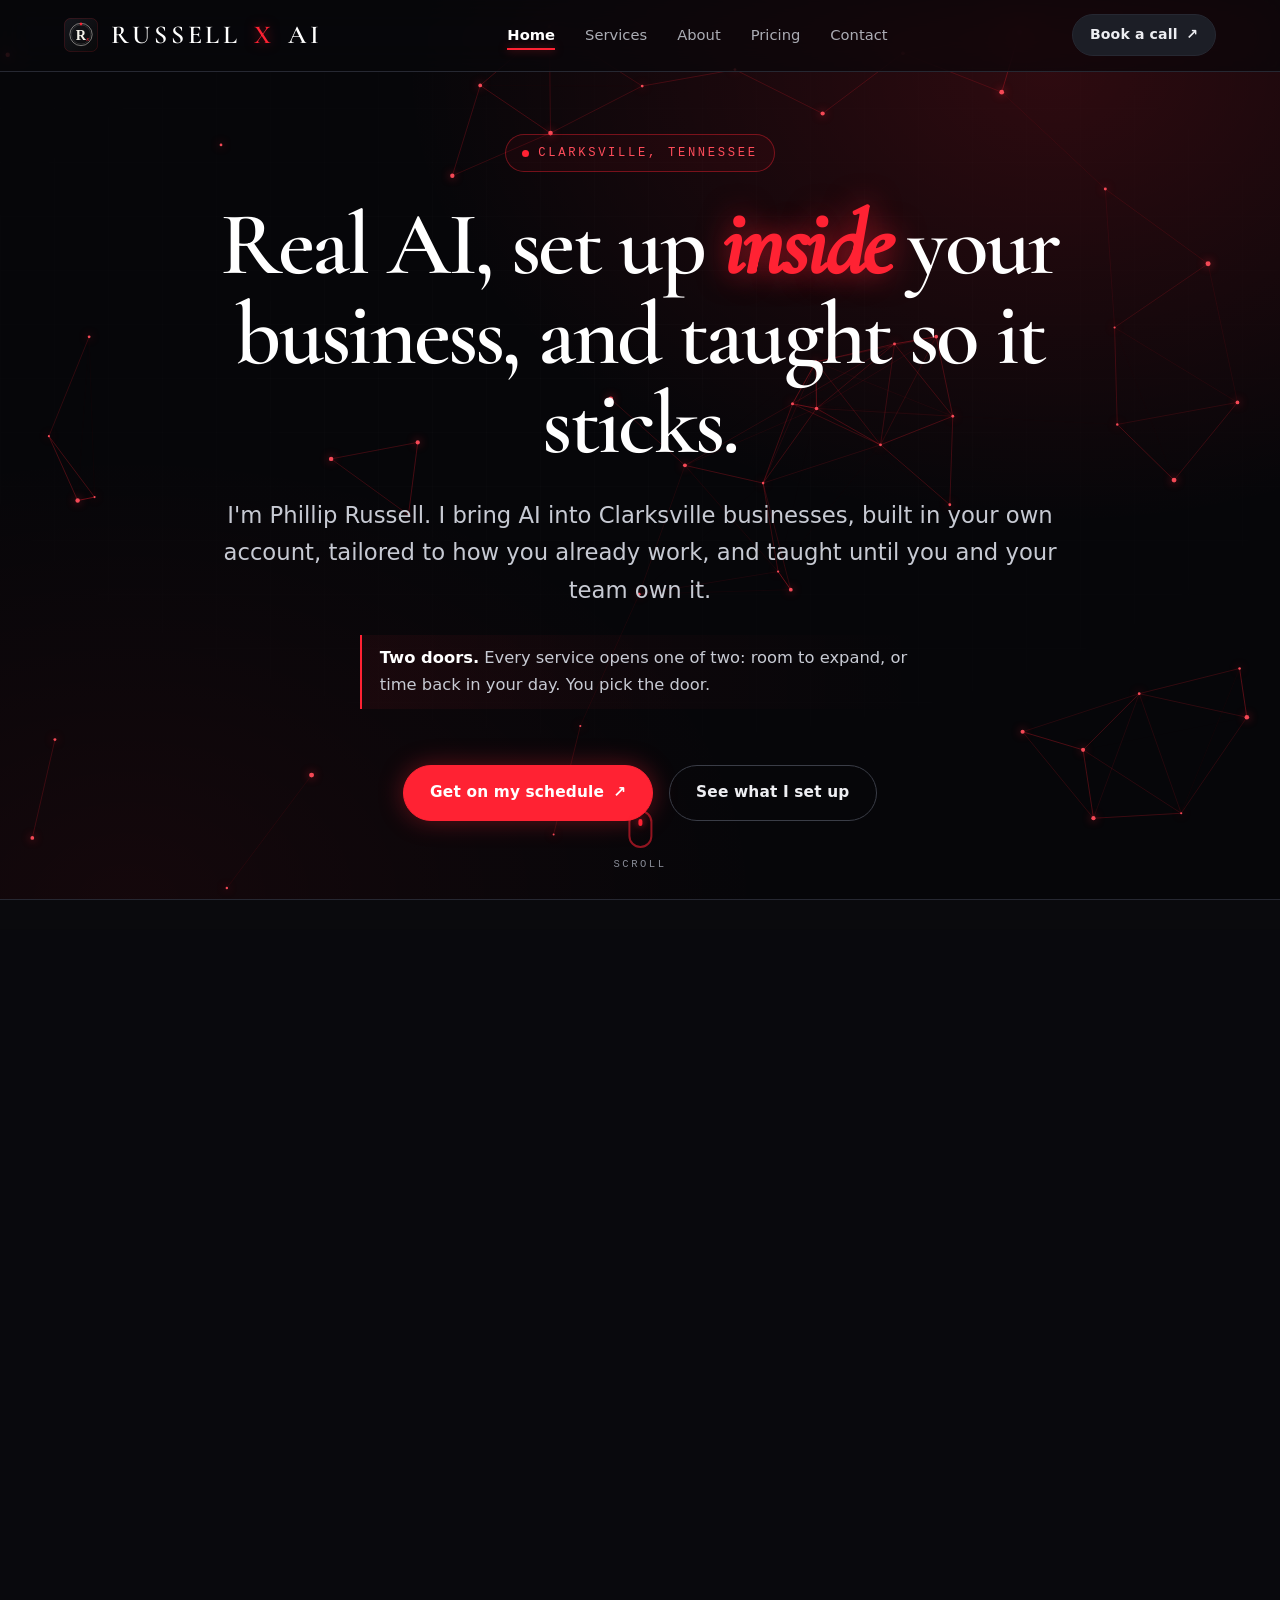
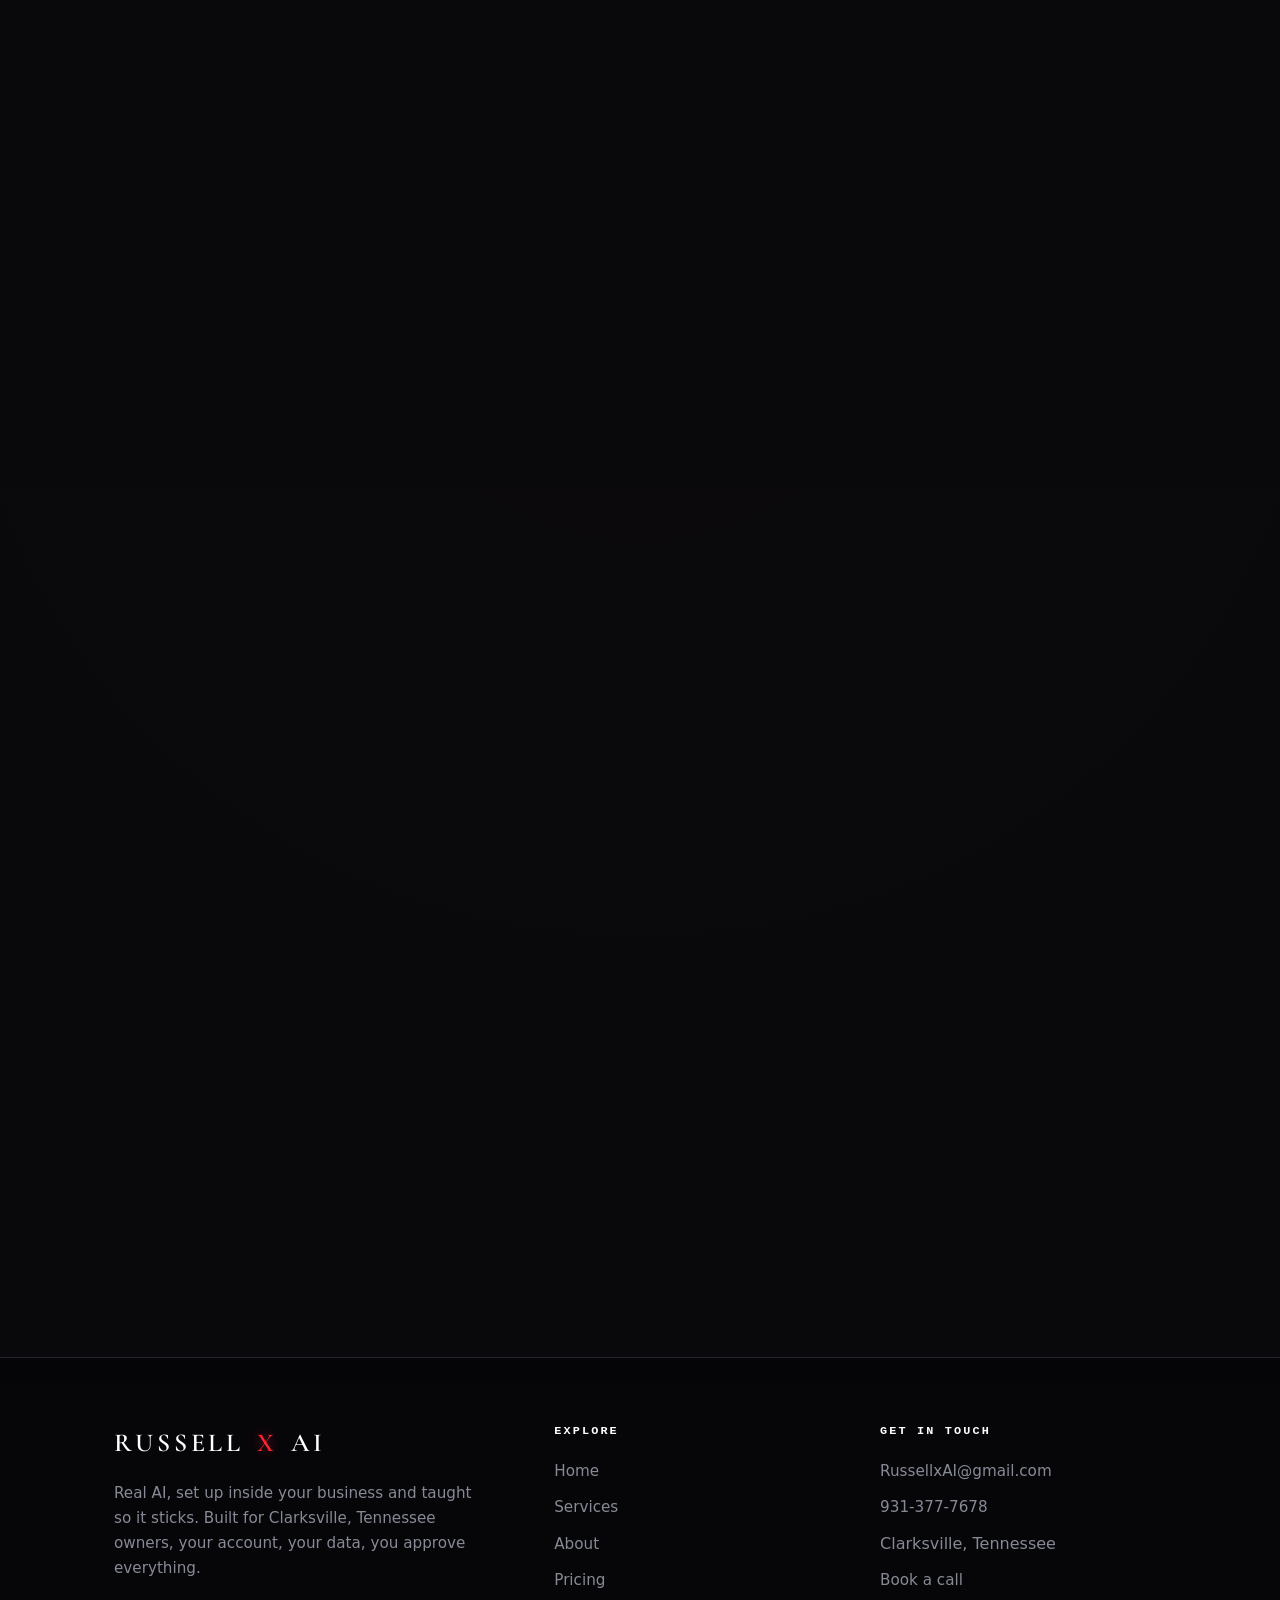
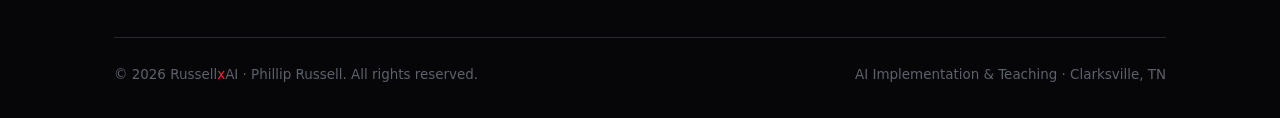
==== commit 90748426: "Brighten robot handshake illustration; fix advisory/teaching alt text" ====
--- a/index.html
+++ b/index.html
@@ -199,7 +199,7 @@
         </div>
       </article>
       <article class="svc-card reveal" data-delay="2">
-        <div class="svc-card__media"><img src="assets/img/svc-setup.svg" alt="AI set up in your own account with an approval step, plus hands-on teaching" loading="lazy" width="400" height="240"></div>
+        <div class="svc-card__media"><img src="assets/img/svc-setup.svg" alt="A graduation cap" loading="lazy" width="400" height="240"></div>
         <div class="svc-card__body">
           <span class="svc-card__kicker">Getting set up &amp; taught</span>
           <h3>Set up right, then taught until it sticks</h3>
@@ -207,7 +207,7 @@
         </div>
       </article>
       <article class="svc-card reveal" data-delay="1">
-        <div class="svc-card__media"><img src="assets/img/svc-advisory.svg" alt="A lightbulb and gears, advisory and special projects, researched and built" loading="lazy" width="400" height="240"></div>
+        <div class="svc-card__media"><img src="assets/img/svc-advisory.svg" alt="A robot hand shaking a human hand" loading="lazy" width="400" height="240"></div>
         <div class="svc-card__body">
           <span class="svc-card__kicker">Advisory &amp; special projects</span>
           <h3>Got a one-off? Tell me what you want</h3>
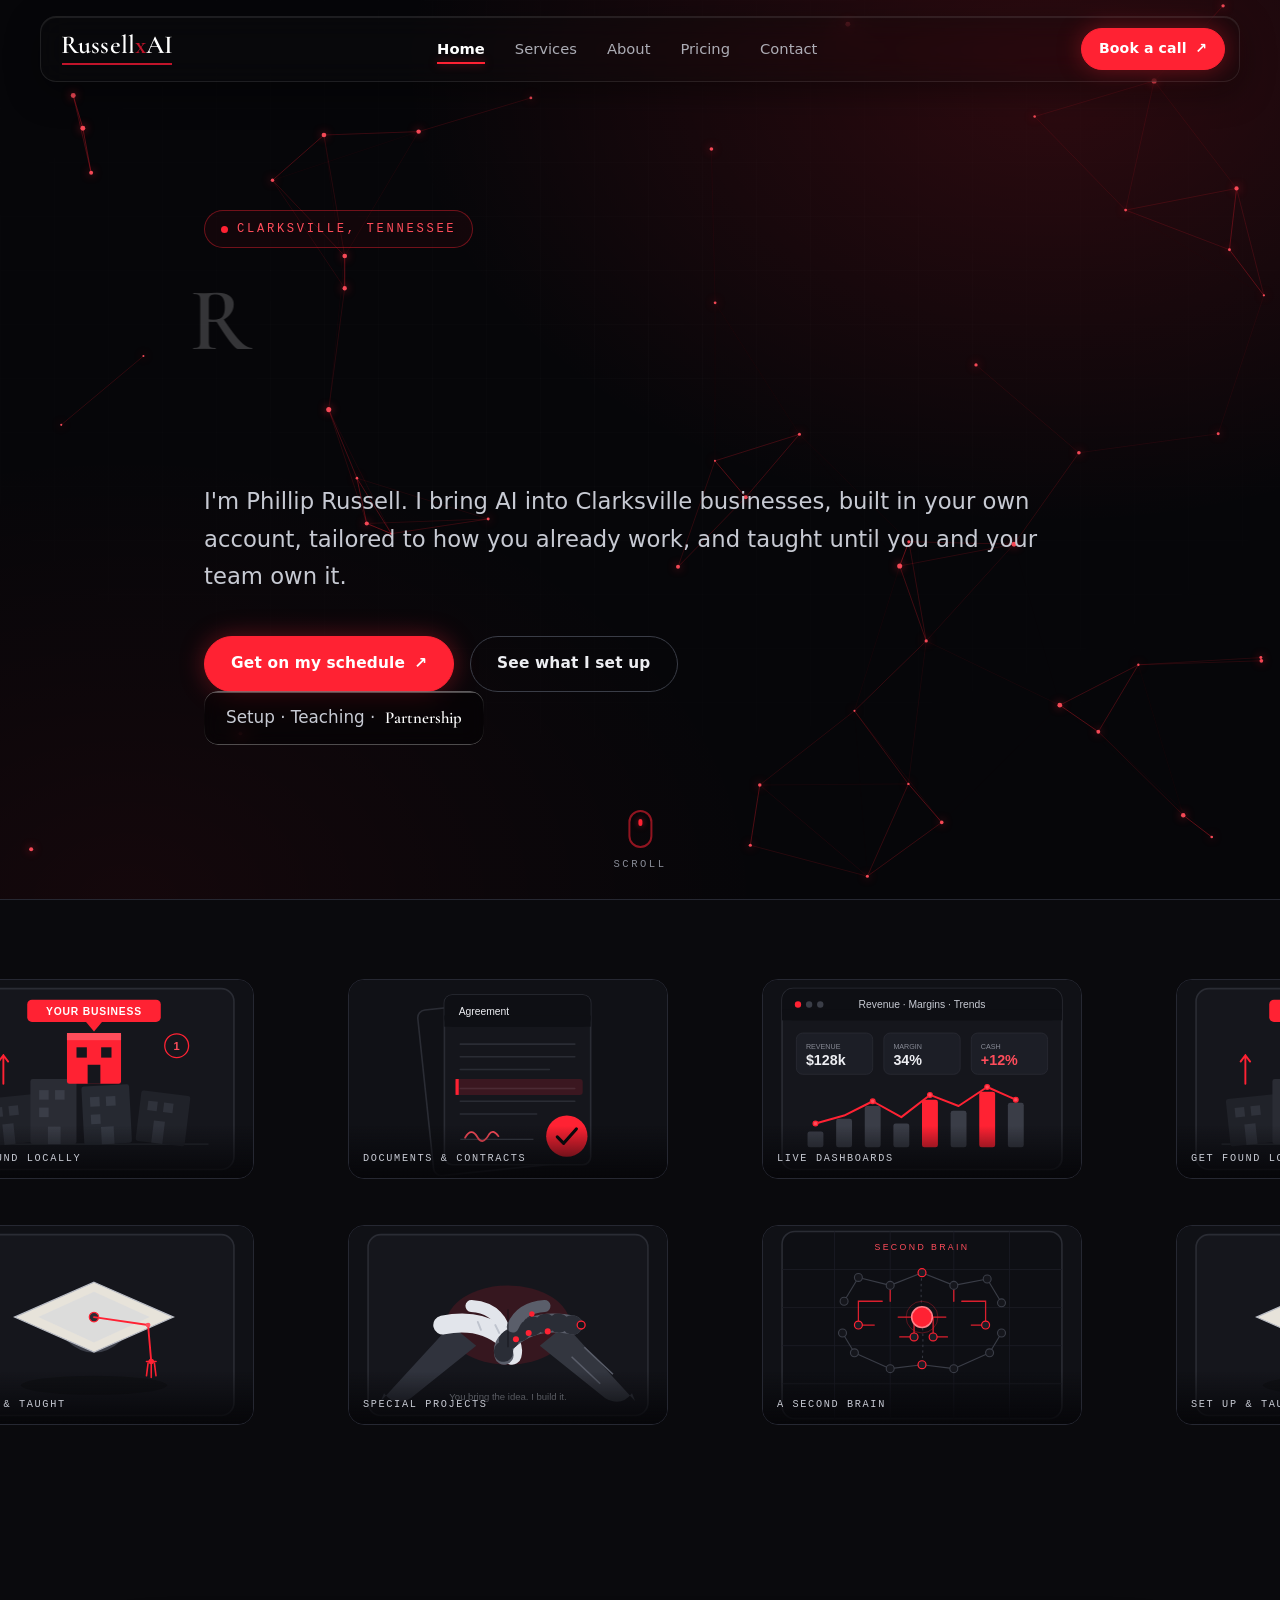
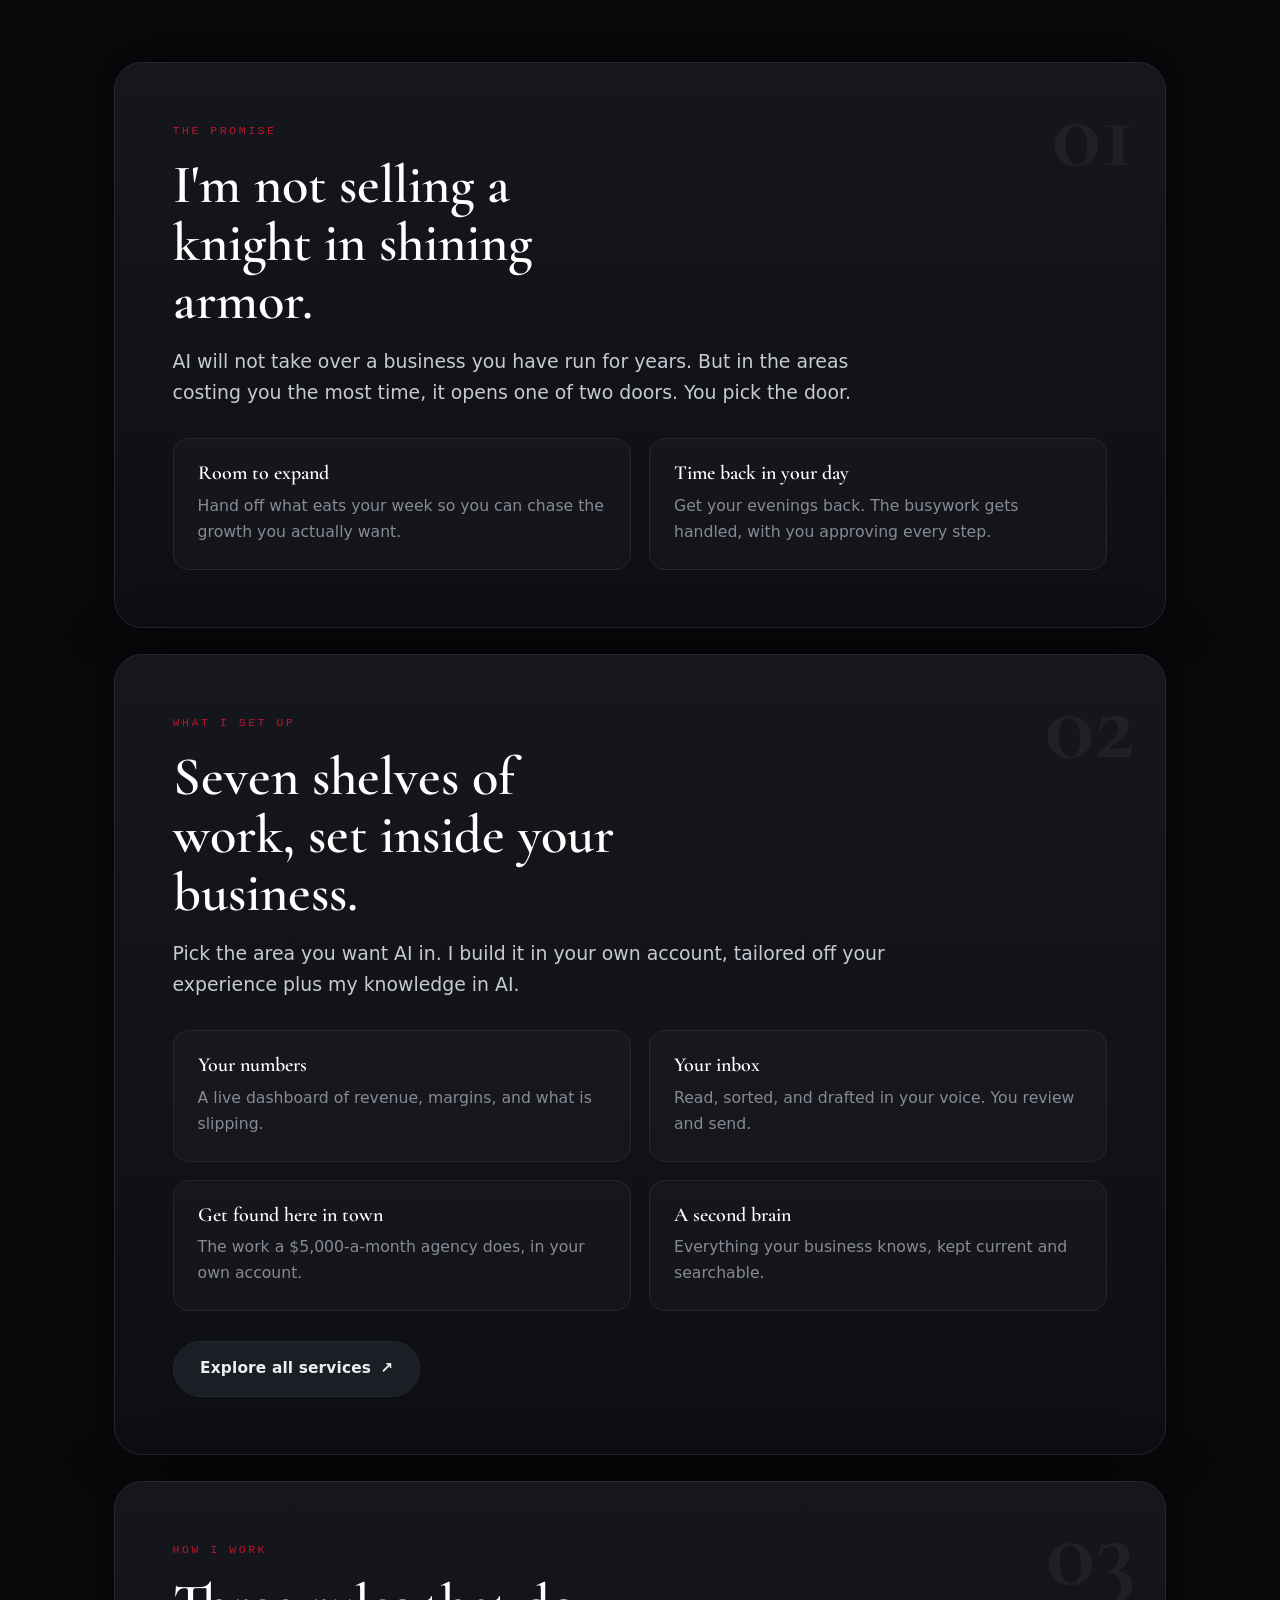
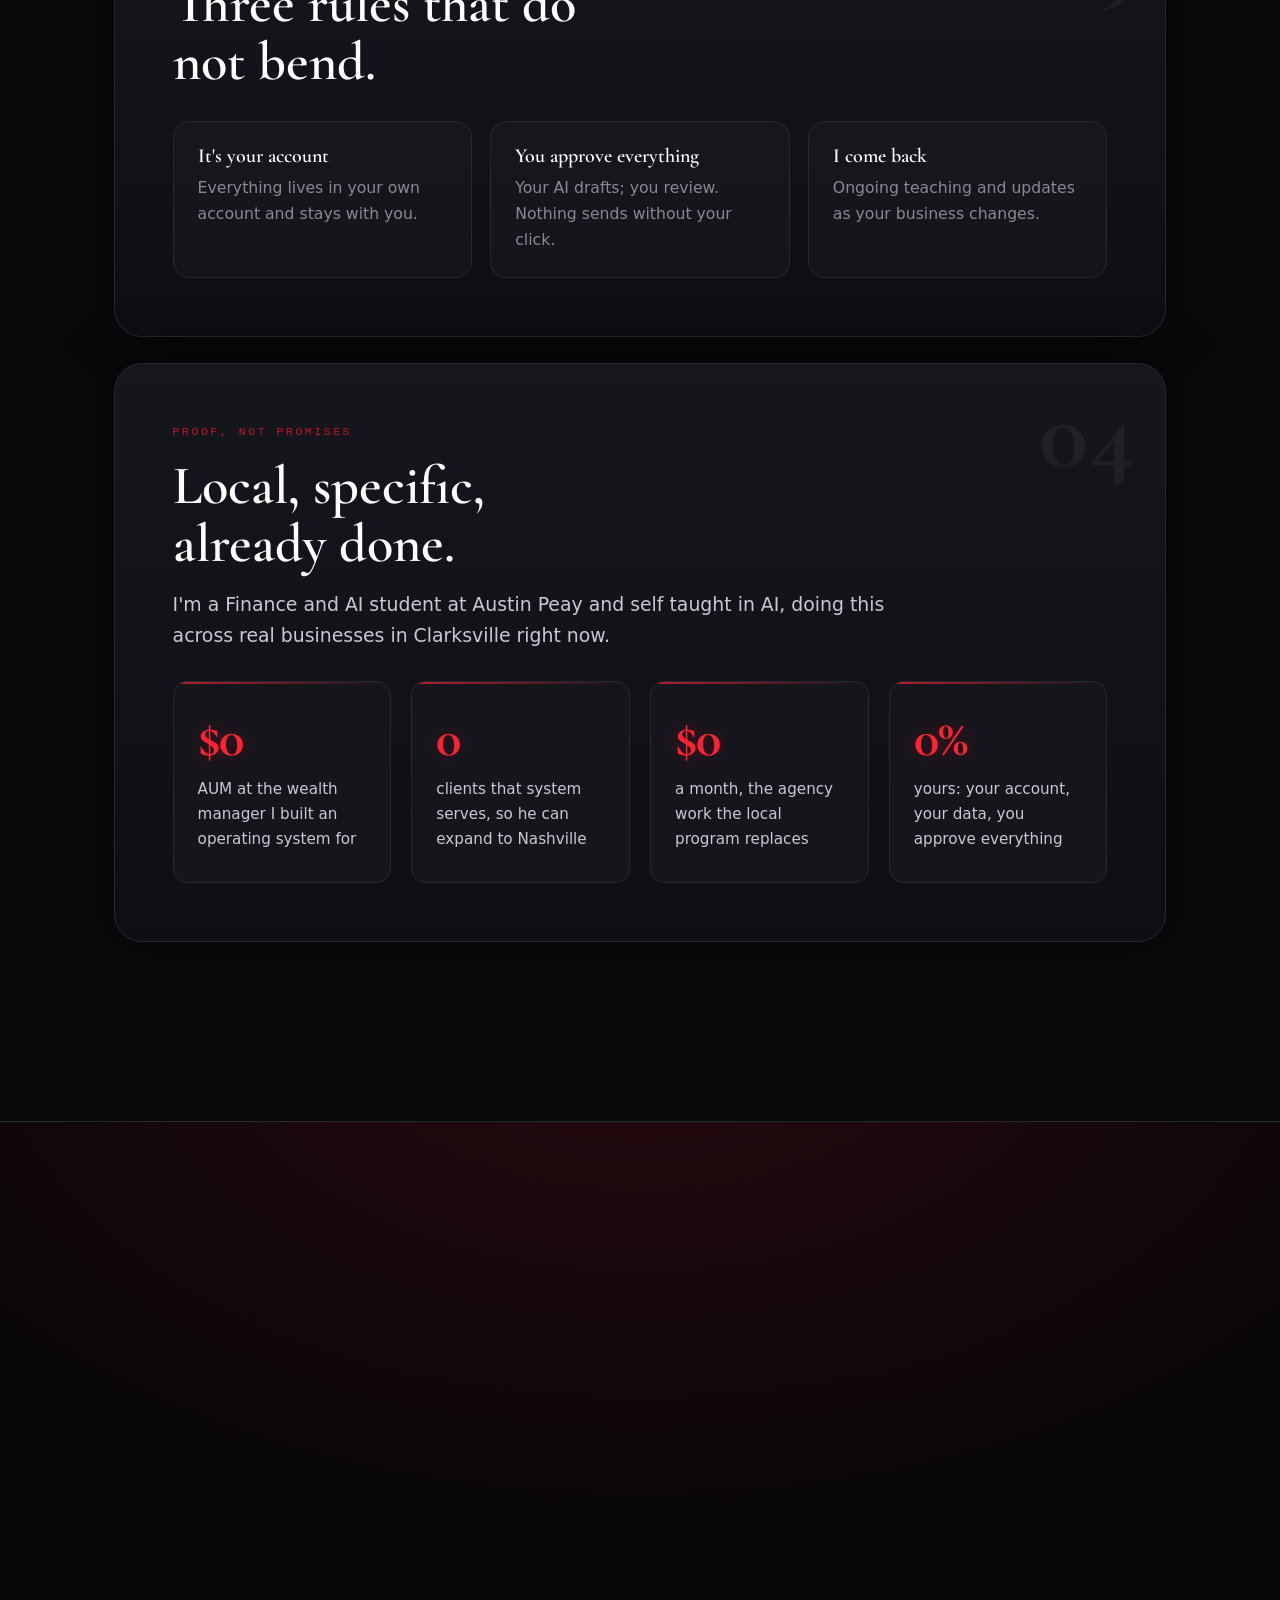
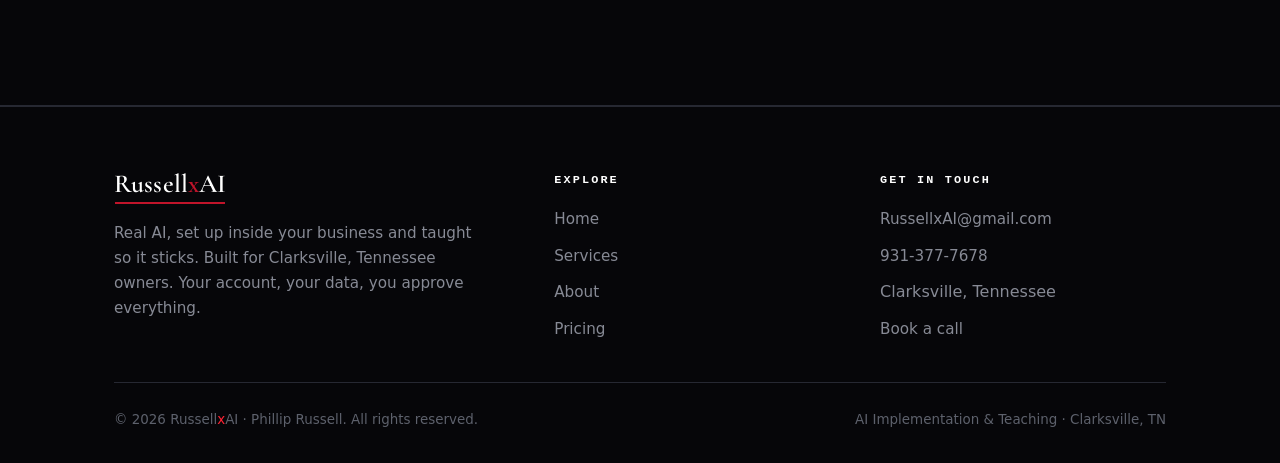
==== commit 55d76b02: "Premium rebuild: logo #8 (underlined deep-red wordmark) + favicon, liquid-glass nav, character-by-ch" ====
--- a/index.html
+++ b/index.html
@@ -84,7 +84,7 @@
     </ul>
   </nav>
   <div class="nav-cta">
-    <a class="btn nav-book" href="contact.html">Book a call <span class="arrow">↗</span></a>
+    <a class="btn btn--gold nav-book" href="contact.html">Book a call <span class="arrow">↗</span></a>
     <button class="nav-toggle" id="navToggle" aria-label="Open menu" aria-expanded="false">
       <span></span><span></span><span></span>
     </button>
@@ -96,191 +96,91 @@
   <canvas class="hero__canvas" id="heroCanvas" aria-hidden="true"></canvas>
   <div class="hero__veil" aria-hidden="true"></div>
   <div class="container hero__inner">
-    <span class="hero__loc reveal in"><span class="dot"></span> Clarksville, Tennessee</span>
-    <h1 class="reveal in">Real AI, set up <span class="accent">inside</span> your business, and taught so it sticks.</h1>
-    <p class="hero__sub reveal in" data-delay="1">I'm Phillip Russell. I bring AI into Clarksville businesses, built in your own account, tailored to how you already work, and taught until you and your team own it.</p>
-    <p class="hero__doors reveal in" data-delay="2"><b>Two doors.</b> Every service opens one of two: room to expand, or time back in your day. You pick the door.</p>
-    <div class="hero__actions reveal in" data-delay="3">
-      <a class="btn btn--gold" href="contact.html">Get on my schedule <span class="arrow">↗</span></a>
+    <span class="hero__loc"><span class="dot"></span> Clarksville, Tennessee</span>
+    <h1 class="char-head">Real AI, set up <span class="accent">inside</span> your business.</h1>
+    <p class="hero__sub">I'm Phillip Russell. I bring AI into Clarksville businesses, built in your own account, tailored to how you already work, and taught until you and your team own it.</p>
+    <div class="hero__actions">
+      <span class="magnetic"><a class="btn btn--gold" href="contact.html">Get on my schedule <span class="arrow">↗</span></a></span>
       <a class="btn btn--ghost" href="services.html">See what I set up</a>
     </div>
-  </div>
-  <a href="#strip" class="hero__scroll" aria-label="Scroll down">
+    <div class="hero-tag glass">Setup &middot; Teaching &middot; <b>Partnership</b></div>
+  </div>
+  <a href="#marquee" class="hero__scroll" aria-label="Scroll down">
     <span class="mouse"></span>
     Scroll
   </a>
 </section>
 
-<!-- marquee strip -->
-<div class="strip" id="strip" aria-hidden="true">
-  <div class="strip__track">
-    <span>Your account, not mine</span><span>You approve everything</span><span>Tailored to your experience</span><span>Taught until it sticks</span><span>Local to Clarksville</span><span>Your account, not mine</span><span>You approve everything</span><span>Tailored to your experience</span><span>Taught until it sticks</span><span>Local to Clarksville</span>
-  </div>
-</div>
-
-<!-- ============ TWO DOORS ============ -->
-<section class="section" aria-label="The two doors">
+<!-- ============ MARQUEE ============ -->
+<section class="marquee" id="marquee" aria-label="What I build" aria-hidden="true">
+  <div class="marquee__row" id="mrow1">
+    <figure class="marquee__tile"><img src="assets/img/svc-numbers.svg" alt="" loading="lazy"><figcaption>Live dashboards</figcaption></figure>
+    <figure class="marquee__tile"><img src="assets/img/svc-marketing.svg" alt="" loading="lazy"><figcaption>Get found locally</figcaption></figure>
+    <figure class="marquee__tile"><img src="assets/img/svc-documents.svg" alt="" loading="lazy"><figcaption>Documents &amp; contracts</figcaption></figure>
+  </div>
+  <div class="marquee__row" id="mrow2">
+    <figure class="marquee__tile"><img src="assets/img/svc-brain.svg" alt="" loading="lazy"><figcaption>A second brain</figcaption></figure>
+    <figure class="marquee__tile"><img src="assets/img/svc-setup.svg" alt="" loading="lazy"><figcaption>Set up &amp; taught</figcaption></figure>
+    <figure class="marquee__tile"><img src="assets/img/svc-advisory.svg" alt="" loading="lazy"><figcaption>Special projects</figcaption></figure>
+  </div>
+</section>
+
+<!-- ============ STICKY-STACKING STORY ============ -->
+<section class="section section--tight" aria-label="The story">
   <div class="container">
-    <p class="eyebrow reveal">The promise</p>
-    <h2 class="section-title reveal" data-delay="1">I'm not selling a knight in shining armor. I'm selling relief and expansion, in the exact places your business is losing time.</h2>
-    <p class="section-lead reveal" data-delay="2">AI won't take over a business you've run for years. But in the areas that cost you the most time, it creates room. So every service opens one of two doors.</p>
-    <div class="doors">
-      <div class="door door--expand reveal" data-delay="1">
-        <span class="door__num">01</span>
-        <svg class="door__icon" viewBox="0 0 48 48" fill="none" stroke="#e7c97a" stroke-width="2.2" stroke-linecap="round" stroke-linejoin="round" aria-hidden="true"><path d="M8 40V20M20 40V10M32 40V26M44 40V6"/><path d="M38 12h6v6"/></svg>
-        <span class="tag">Door one</span>
-        <h3>Room to expand</h3>
-        <p>Hand off what eats your week so you can chase the growth you actually want, new markets, more clients, the next location.</p>
-      </div>
-      <div class="door door--time reveal" data-delay="2">
-        <span class="door__num">02</span>
-        <svg class="door__icon" viewBox="0 0 48 48" fill="none" stroke="#e7c97a" stroke-width="2.2" stroke-linecap="round" stroke-linejoin="round" aria-hidden="true"><circle cx="24" cy="24" r="17"/><path d="M24 14v10l7 5"/></svg>
-        <span class="tag">Door two</span>
-        <h3>Time back in your day</h3>
-        <p>Get your evenings and weekends back. The busywork, inbox, invoices, month-end, content, gets handled, with you approving every step.</p>
-      </div>
-    </div>
-  </div>
-</section>
-
-<!-- ============ SERVICES OVERVIEW ============ -->
-<section class="section" id="services" aria-label="Services overview">
-  <div class="container">
-    <div class="services-head">
-      <div>
-        <p class="eyebrow reveal">What I set up for you</p>
-        <h2 class="section-title reveal" data-delay="1">Seven shelves of work I can put inside your business.</h2>
-      </div>
-      <p class="section-lead reveal" data-delay="2">Pick the area you want AI in. I build it in your own account, tailored off your experience plus my knowledge in AI, and you approve everything before it goes out.</p>
-    </div>
-
-    <div class="svc-grid">
-      <article class="svc-card reveal" data-delay="1">
-        <div class="svc-card__media"><img src="assets/img/svc-numbers.svg" alt="A live financial dashboard showing revenue, margins, and trends" loading="lazy" width="400" height="240"></div>
-        <div class="svc-card__body">
-          <span class="svc-card__kicker">Finance &amp; back office</span>
-          <h3>Your numbers, made plain</h3>
-          <p class="quote">Want a clear read on your numbers? I set up a dashboard that shows your revenue, your margins, and what is slipping. If you choose to share your statements, it updates the moment you drop new ones in.</p>
-        </div>
-      </article>
-      <article class="svc-card reveal" data-delay="2">
-        <div class="svc-card__media email-stack" role="img" aria-label="A pile of emails with a running count, all handled for you">
-          <div class="email-stack__pile" aria-hidden="true"><span class="env"></span><span class="env"></span><span class="env"></span><span class="env"></span><span class="env"></span></div>
-          <div class="email-stack__count"><span class="num" data-count="1480" data-format="comma" data-suffix="+">0</span><small>emails, sorted &amp; drafted for you</small></div>
-        </div>
-        <div class="svc-card__body">
-          <span class="svc-card__kicker">Inbox &amp; communication</span>
-          <h3>Your inbox stops being a job</h3>
-          <p class="quote">If email is eating your day, I set your AI up to read, sort, and draft replies in your own voice, you just review and send.</p>
-        </div>
-      </article>
-      <article class="svc-card reveal" data-delay="1">
-        <div class="svc-card__media"><img src="assets/img/svc-marketing.svg" alt="Your business lifted to the top of a pile of other businesses" loading="lazy" width="400" height="240"></div>
-        <div class="svc-card__body">
-          <span class="svc-card__kicker">Marketing &amp; getting found</span>
-          <h3>Get found here in town</h3>
-          <p class="quote">I run the work a $5,000-a-month agency does to get you found on Google: audits, your map listing, your reviews, and local content, all inside your own account.</p>
-        </div>
-      </article>
-      <article class="svc-card reveal" data-delay="2">
-        <div class="svc-card__media"><img src="assets/img/svc-documents.svg" alt="A contract being produced and reviewed, with key clauses flagged" loading="lazy" width="400" height="240"></div>
-        <div class="svc-card__body">
-          <span class="svc-card__kicker">Documents &amp; contracts</span>
-          <h3>Delivered as the real file</h3>
-          <p class="quote">Reports, proposals, contracts, presentations, described in a sentence and delivered as the real file, branded to your business.</p>
-        </div>
-      </article>
-      <article class="svc-card reveal" data-delay="1">
-        <div class="svc-card__media"><img src="assets/img/svc-brain.svg" alt="A second brain, a connected graph of your documents, decisions and processes" loading="lazy" width="400" height="240"></div>
-        <div class="svc-card__body">
-          <span class="svc-card__kicker">Knowledge &amp; systems · flagship</span>
-          <h3>A second brain that runs the place</h3>
-          <p class="quote">Everything your business knows, documents, decisions, processes, customer history, in one searchable brain your AI keeps current.</p>
-        </div>
-      </article>
-      <article class="svc-card reveal" data-delay="2">
-        <div class="svc-card__media"><img src="assets/img/svc-setup.svg" alt="A graduation cap" loading="lazy" width="400" height="240"></div>
-        <div class="svc-card__body">
-          <span class="svc-card__kicker">Getting set up &amp; taught</span>
-          <h3>Set up right, then taught until it sticks</h3>
-          <p class="quote">I set up your own account, install the tools that match your work, and teach you and your people to use it, until it sticks.</p>
-        </div>
-      </article>
-      <article class="svc-card reveal" data-delay="1">
-        <div class="svc-card__media"><img src="assets/img/svc-advisory.svg" alt="A robot hand shaking a human hand" loading="lazy" width="400" height="240"></div>
-        <div class="svc-card__body">
-          <span class="svc-card__kicker">Advisory &amp; special projects</span>
-          <h3>Got a one-off? Tell me what you want</h3>
-          <p class="quote">A niche need or a special project? You tell me what you want done, I research it properly, and I build it for you.</p>
-        </div>
-      </article>
-    </div>
-
-    <div class="reveal actions-row">
-      <a class="btn" href="services.html">Explore all services in detail <span class="arrow">↗</span></a>
-    </div>
-  </div>
-</section>
-
-<!-- ============ APPROACH ============ -->
-<section class="section section--dark" id="approach" aria-label="How it works">
-  <div class="container">
-    <p class="eyebrow reveal">How I work</p>
-    <h2 class="section-title reveal" data-delay="1">Three rules that don't bend.</h2>
-    <p class="section-lead reveal" data-delay="2">This is what keeps AI on your side of the table, yours, safe, and under your control.</p>
-    <div class="pillars">
-      <div class="pillar reveal" data-delay="1">
-        <svg class="pillar__ico" viewBox="0 0 48 48" fill="none" stroke="currentColor" stroke-width="2.2" stroke-linecap="round" stroke-linejoin="round" aria-hidden="true"><rect x="7" y="11" width="34" height="26" rx="3"/><path d="M7 19h34M14 28h10"/></svg>
-        <div class="pillar__n">01</div>
-        <h3>It's your account</h3>
-        <p>Everything I set up lives in your own account, on your own computer, and stays with you. I'm the partner who builds and teaches it, not the owner of it.</p>
-      </div>
-      <div class="pillar reveal" data-delay="2">
-        <svg class="pillar__ico" viewBox="0 0 48 48" fill="none" stroke="currentColor" stroke-width="2.2" stroke-linecap="round" stroke-linejoin="round" aria-hidden="true"><path d="M10 25l9 9 19-21"/></svg>
-        <div class="pillar__n">02</div>
-        <h3>You approve everything</h3>
-        <p>Your AI drafts; you review. Nothing sends, posts, or signs without your click. The human-approval model is on from day one.</p>
-      </div>
-      <div class="pillar reveal" data-delay="3">
-        <svg class="pillar__ico" viewBox="0 0 48 48" fill="none" stroke="currentColor" stroke-width="2.2" stroke-linecap="round" stroke-linejoin="round" aria-hidden="true"><path d="M24 6a18 18 0 1 0 18 18"/><path d="M42 8l-6 8-5-4"/></svg>
-        <div class="pillar__n">03</div>
-        <h3>I come back</h3>
-        <p>I don't set it up and disappear. Every engagement includes me coming back to teach your team and keep the system updated as your business changes.</p>
-      </div>
-    </div>
-  </div>
-</section>
-
-<!-- ============ PROOF ============ -->
-<section class="section section--dark section--darker" id="proof" aria-label="Proof and track record">
-  <div class="container">
-    <p class="eyebrow reveal">Proof, not promises</p>
-    <h2 class="section-title reveal" data-delay="1">Local, specific, already done.</h2>
-    <p class="section-lead reveal" data-delay="2">I'm a Finance &amp; AI student at Austin Peay and self-taught in AI. I'm doing this across real businesses in Clarksville right now.</p>
-
-    <div class="proof-grid">
-      <div class="stat reveal" data-delay="1"><div class="stat__num" data-count="500" data-prefix="$" data-suffix="M">$0</div><div class="stat__label">AUM at the wealth manager I built an operating system for</div></div>
-      <div class="stat reveal" data-delay="2"><div class="stat__num" data-count="400" data-suffix="+">0</div><div class="stat__label">clients that system serves, so he can expand to Nashville</div></div>
-      <div class="stat reveal" data-delay="3"><div class="stat__num" data-count="5000" data-prefix="$" data-format="comma">$0</div><div class="stat__label">/month, the SEO agency work the local program replaces</div></div>
-      <div class="stat reveal" data-delay="4"><div class="stat__num" data-count="100" data-suffix="%">0%</div><div class="stat__label">yours, your account, your data, you approve everything</div></div>
-    </div>
-
-    <div class="cases">
-      <article class="case reveal" data-delay="1">
-        <div class="case__tag">Wealth management · Clarksville</div>
-        <h4>The operating system</h4>
-        <p>Built a full AI operating system for a wealth manager with 400+ clients and $500M AUM, so the owner could stop running the back office and start expanding to Nashville.</p>
-      </article>
-      <article class="case reveal" data-delay="2">
-        <div class="case__tag">Softball lessons · Clarksville</div>
-        <h4>Numbers on day one</h4>
-        <p>For a softball-lesson S-Corp, delivered a financial model and a live dashboard the same day, revenue, tax, and ROI in plain English the owner can reopen anytime.</p>
-      </article>
-      <article class="case reveal" data-delay="3">
-        <div class="case__tag">Tree service · Clarksville</div>
-        <h4>A 24/7 receptionist</h4>
-        <p>Built an AI phone receptionist for a tree-service crew that answers around the clock and books non-overlapping jobs straight onto the owner's calendar.</p>
-      </article>
+    <p class="eyebrow reveal">How it works</p>
+    <h2 class="section-title reveal" data-delay="1">Scroll through it.</h2>
+    <div class="stack" id="stack">
+
+      <div class="stack__item"><article class="panel">
+        <span class="panel__num">01</span>
+        <div class="panel__tag">The promise</div>
+        <h2>I'm not selling a knight in shining armor.</h2>
+        <p>AI will not take over a business you have run for years. But in the areas costing you the most time, it opens one of two doors. You pick the door.</p>
+        <div class="panel__grid">
+          <div class="panel__cell"><h4>Room to expand</h4><p>Hand off what eats your week so you can chase the growth you actually want.</p></div>
+          <div class="panel__cell"><h4>Time back in your day</h4><p>Get your evenings back. The busywork gets handled, with you approving every step.</p></div>
+        </div>
+      </article></div>
+
+      <div class="stack__item"><article class="panel">
+        <span class="panel__num">02</span>
+        <div class="panel__tag">What I set up</div>
+        <h2>Seven shelves of work, set inside your business.</h2>
+        <p>Pick the area you want AI in. I build it in your own account, tailored off your experience plus my knowledge in AI.</p>
+        <div class="panel__grid">
+          <div class="panel__cell"><h4>Your numbers</h4><p>A live dashboard of revenue, margins, and what is slipping.</p></div>
+          <div class="panel__cell"><h4>Your inbox</h4><p>Read, sorted, and drafted in your voice. You review and send.</p></div>
+          <div class="panel__cell"><h4>Get found here in town</h4><p>The work a $5,000-a-month agency does, in your own account.</p></div>
+          <div class="panel__cell"><h4>A second brain</h4><p>Everything your business knows, kept current and searchable.</p></div>
+        </div>
+        <div class="actions-row"><a class="btn" href="services.html">Explore all services <span class="arrow">↗</span></a></div>
+      </article></div>
+
+      <div class="stack__item"><article class="panel">
+        <span class="panel__num">03</span>
+        <div class="panel__tag">How I work</div>
+        <h2>Three rules that do not bend.</h2>
+        <div class="panel__grid panel__grid--three">
+          <div class="panel__cell"><h4>It's your account</h4><p>Everything lives in your own account and stays with you.</p></div>
+          <div class="panel__cell"><h4>You approve everything</h4><p>Your AI drafts; you review. Nothing sends without your click.</p></div>
+          <div class="panel__cell"><h4>I come back</h4><p>Ongoing teaching and updates as your business changes.</p></div>
+        </div>
+      </article></div>
+
+      <div class="stack__item"><article class="panel">
+        <span class="panel__num">04</span>
+        <div class="panel__tag">Proof, not promises</div>
+        <h2>Local, specific, already done.</h2>
+        <p>I'm a Finance and AI student at Austin Peay and self taught in AI, doing this across real businesses in Clarksville right now.</p>
+        <div class="proof-grid">
+          <div class="stat"><div class="stat__num" data-count="500" data-prefix="$" data-suffix="M">$0</div><div class="stat__label">AUM at the wealth manager I built an operating system for</div></div>
+          <div class="stat"><div class="stat__num" data-count="400" data-suffix="+">0</div><div class="stat__label">clients that system serves, so he can expand to Nashville</div></div>
+          <div class="stat"><div class="stat__num" data-count="5000" data-prefix="$" data-format="comma">$0</div><div class="stat__label">a month, the agency work the local program replaces</div></div>
+          <div class="stat"><div class="stat__num" data-count="100" data-suffix="%">0%</div><div class="stat__label">yours: your account, your data, you approve everything</div></div>
+        </div>
+      </article></div>
+
     </div>
   </div>
 </section>
@@ -290,9 +190,9 @@
   <div class="container">
     <p class="eyebrow reveal">Let's open a door</p>
     <h2 class="reveal" data-delay="1">Tell me where your business is losing the most time.</h2>
-    <p class="reveal" data-delay="2">I'll show you exactly what I'd set up, no jargon, no pressure. Simple pricing: $500 to build it, $750/month for me to keep coming back and teaching.</p>
+    <p class="reveal" data-delay="2">I'll show you exactly what I'd set up, no jargon, no pressure. Simple pricing: $500 to build it, $750 a month for me to keep coming back and teaching.</p>
     <div class="hero__actions reveal" data-delay="3">
-      <a class="btn btn--gold" href="contact.html">Get on my schedule <span class="arrow">↗</span></a>
+      <span class="magnetic"><a class="btn btn--gold" href="contact.html">Get on my schedule <span class="arrow">↗</span></a></span>
       <a class="btn btn--ghost" href="pricing.html">See pricing</a>
     </div>
   </div>
@@ -304,7 +204,7 @@
     <div class="footer__top">
       <div>
         <div class="brand">Russell<span class="x">x</span>AI</div>
-        <p>Real AI, set up inside your business and taught so it sticks. Built for Clarksville, Tennessee owners, your account, your data, you approve everything.</p>
+        <p>Real AI, set up inside your business and taught so it sticks. Built for Clarksville, Tennessee owners. Your account, your data, you approve everything.</p>
       </div>
       <div>
         <h5>Explore</h5>
--- a/assets/css/styles.css
+++ b/assets/css/styles.css
@@ -31,6 +31,7 @@
 
   /* neon red accent (contained) */
   --red:#ff2233;
+  --crimson:#c0142a;        /* old-money deep red (logo) */
   --red-bright:#ff4d5b;
   --red-deep:#c8101f;
   --red-dim:#7c1119;
@@ -120,19 +121,30 @@
 
 /* ---------- nav ---------- */
 .nav{
-  position:fixed;inset:0 0 auto 0;z-index:60;
+  position:fixed;top:16px;left:50%;transform:translateX(-50%);z-index:60;
+  width:calc(100% - 2*clamp(16px,4vw,40px));max-width:1280px;
   display:flex;align-items:center;justify-content:space-between;
-  gap:24px;padding:14px var(--gutter);
-  background:rgba(8,8,11,.72);
-  backdrop-filter:saturate(160%) blur(16px);
-  -webkit-backdrop-filter:saturate(160%) blur(16px);
-  border-bottom:1px solid var(--line);
-  transition:padding .35s var(--ease),box-shadow .35s,background .35s;
-}
-.nav.scrolled{padding:10px var(--gutter);background:rgba(8,8,11,.9);box-shadow:0 1px 0 rgba(255,34,51,.25),0 10px 30px rgba(0,0,0,.5)}
-.brand{font-family:var(--display);font-size:1.62rem;font-weight:600;letter-spacing:.15em;color:#fff;display:flex;align-items:center;gap:13px;text-transform:uppercase}
-.brand .x{color:var(--red);font-style:normal;font-weight:600;text-shadow:0 0 12px var(--red-glow)}
-.brand .mark{width:34px;height:34px;flex:0 0 auto}
+  gap:24px;padding:11px 14px 11px 20px;border-radius:16px;
+  background:rgba(12,12,14,.42);
+  backdrop-filter:saturate(160%) blur(14px);
+  -webkit-backdrop-filter:saturate(160%) blur(14px);
+  border:1px solid rgba(255,255,255,.09);
+  box-shadow:inset 0 1px 1px rgba(255,255,255,.10),0 10px 34px rgba(0,0,0,.4);
+  transition:padding .35s var(--ease),box-shadow .35s,background .35s,top .35s;
+}
+.nav.scrolled{top:10px;background:rgba(10,10,12,.66);box-shadow:inset 0 1px 1px rgba(255,255,255,.10),0 12px 36px rgba(0,0,0,.55)}
+
+/* liquid-glass utility */
+.glass{position:relative;overflow:hidden;background:rgba(0,0,0,.4);backdrop-filter:blur(8px);-webkit-backdrop-filter:blur(8px);
+  box-shadow:inset 0 1px 1px rgba(255,255,255,.10)}
+.glass::before{content:"";position:absolute;inset:0;border-radius:inherit;padding:1.4px;pointer-events:none;
+  background:linear-gradient(180deg,rgba(255,255,255,.3) 0%,rgba(255,255,255,.08) 22%,rgba(255,255,255,0) 45%,rgba(255,255,255,0) 60%,rgba(255,255,255,.08) 80%,rgba(255,255,255,.3) 100%);
+  -webkit-mask:linear-gradient(#fff 0 0) content-box,linear-gradient(#fff 0 0);-webkit-mask-composite:xor;mask-composite:exclude}
+/* logo #8 — underlined deep-red wordmark */
+.brand{font-family:var(--display);font-size:1.62rem;font-weight:600;letter-spacing:.005em;color:#fff;display:inline-flex;align-items:flex-end;text-transform:none;position:relative;padding-bottom:8px;line-height:1}
+.brand .x{color:var(--crimson);font-style:normal;font-weight:600}
+.brand .mark{display:none}
+.brand::after{content:"";position:absolute;left:1px;right:1px;bottom:1px;height:2px;background:var(--crimson)}
 .nav-links{display:flex;align-items:center;gap:30px;list-style:none;margin:0;padding:0}
 .nav-links a{font-family:var(--sans);font-size:.92rem;font-weight:500;color:var(--ink-soft);position:relative;padding:4px 0;opacity:.85;transition:opacity .2s,color .2s}
 .nav-links a::after{content:"";position:absolute;left:0;bottom:-3px;width:0;height:2px;background:var(--red);box-shadow:0 0 8px var(--red-glow);transition:width .3s var(--ease)}
@@ -224,19 +236,48 @@
 .reveal[data-delay="5"]{transition-delay:.45s}
 @media (prefers-reduced-motion:reduce){.reveal{opacity:1;transform:none;filter:none;transition:none}}
 
-/* ---------- home: centered fade-deck ---------- */
-.is-home .strip{display:none}
-.is-home > .hero,.is-home > section{min-height:100svh;display:flex;flex-direction:column;justify-content:center;will-change:opacity,transform}
-.is-home > section .container{text-align:center}
-.is-home .hero__inner{text-align:center}
-.is-home .eyebrow{justify-content:center}
-.is-home .services-head{grid-template-columns:1fr;text-align:center}
-.is-home .section-title,.is-home .section-lead,.is-home .hero__sub,.is-home .cta-band p{margin-left:auto;margin-right:auto}
-.is-home .hero__loc{margin-left:auto;margin-right:auto}
-.is-home .hero__doors{margin-left:auto;margin-right:auto;display:inline-block;text-align:left}
-.is-home .hero__actions,.is-home .actions-row{justify-content:center}
-.is-home .svc-card__body,.is-home .door,.is-home .pillar,.is-home .case,.is-home .stat,.is-home .match__row>div{text-align:left}
-@media (prefers-reduced-motion:reduce){.is-home > .hero,.is-home > section{opacity:1 !important;transform:none !important}}
+/* ---------- home: premium animated ---------- */
+/* character-by-character heading */
+.char-head .word{display:inline-block;white-space:nowrap}
+.char-head .ch{display:inline-block;opacity:0;transform:translateX(-18px);transition:opacity .5s var(--ease-out),transform .5s var(--ease-out);will-change:opacity,transform}
+.char-head .ch.in{opacity:1;transform:none}
+@media (prefers-reduced-motion:reduce){.char-head .ch{opacity:1 !important;transform:none !important}}
+
+/* hero glass tag */
+.hero-tag{display:inline-flex;align-items:center;gap:10px;border-radius:14px;padding:13px 22px;color:var(--ink-soft);font-size:1.05rem;font-weight:300;border-radius:14px}
+.hero-tag b{color:#fff;font-weight:600;font-family:var(--display)}
+
+/* magnetic wrapper */
+.magnetic{display:inline-block;will-change:transform;transition:transform .3s ease-out}
+
+/* scroll-driven marquee */
+.marquee{background:var(--bg);padding:clamp(40px,7vh,84px) 0;overflow:hidden}
+.marquee__row{display:flex;gap:14px;width:max-content;margin-bottom:14px;will-change:transform}
+.marquee__row:last-child{margin-bottom:0}
+.marquee__tile{width:clamp(220px,26vw,320px);aspect-ratio:16/10;border-radius:16px;overflow:hidden;border:1px solid var(--line);background:#101116;flex:0 0 auto;position:relative}
+.marquee__tile img{width:100%;height:100%;object-fit:cover;background:#101116}
+.marquee__tile figcaption{position:absolute;left:0;right:0;bottom:0;padding:24px 14px 11px;font-family:var(--mono);font-size:.64rem;letter-spacing:.16em;text-transform:uppercase;color:var(--ink-soft);background:linear-gradient(0deg,rgba(6,6,9,.94),transparent)}
+
+/* sticky-stacking cards */
+.stack{position:relative;padding-bottom:10vh}
+.stack__item{position:sticky;top:104px;margin-bottom:26px}
+.panel{border:1px solid var(--line);border-radius:28px;background:linear-gradient(180deg,#16171d,#0e0f14);
+  padding:clamp(32px,4.5vw,64px);box-shadow:0 -6px 50px rgba(0,0,0,.6);overflow:hidden;position:relative;transform-origin:top center;will-change:transform,opacity}
+.panel__num{position:absolute;top:18px;right:30px;font-family:var(--display);font-weight:700;font-size:clamp(3rem,8vw,6.5rem);color:rgba(255,255,255,.05);line-height:1}
+.panel__tag{font-family:var(--mono);font-size:.72rem;letter-spacing:.22em;text-transform:uppercase;color:var(--crimson);margin-bottom:16px}
+.panel h2{font-size:clamp(1.9rem,4.6vw,3.4rem);color:#fff;max-width:18ch}
+.panel p{color:var(--ink-soft);max-width:62ch;margin-top:16px;font-size:clamp(1rem,1.5vw,1.18rem)}
+.panel__grid{display:grid;grid-template-columns:repeat(2,1fr);gap:18px;margin-top:30px}
+.panel__grid--three{grid-template-columns:repeat(3,1fr)}
+.panel .proof-grid{margin-top:30px}
+.panel .actions-row{margin-top:30px}
+@media (max-width:760px){.panel__grid--three{grid-template-columns:1fr}}
+.panel__cell{border:1px solid var(--line);border-radius:16px;padding:24px;background:rgba(255,255,255,.02)}
+.panel__cell h4{color:#fff;font-size:1.25rem;margin-bottom:8px}
+.panel__cell p{color:var(--muted);margin:0;font-size:.98rem;max-width:none}
+.panel__media{margin-top:26px;border-radius:18px;overflow:hidden;border:1px solid var(--line)}
+.panel__media img{width:100%;display:block;background:#101116}
+@media (max-width:760px){.panel__grid{grid-template-columns:1fr}.stack__item{top:88px}}
 
 /* ---------- two doors ---------- */
 .doors{display:grid;grid-template-columns:1fr 1fr;gap:24px;margin-top:54px}
--- a/assets/css/styles.css
+++ b/assets/css/styles.css
@@ -31,6 +31,7 @@
 
   /* neon red accent (contained) */
   --red:#ff2233;
+  --crimson:#c0142a;        /* old-money deep red (logo) */
   --red-bright:#ff4d5b;
   --red-deep:#c8101f;
   --red-dim:#7c1119;
@@ -120,19 +121,30 @@
 
 /* ---------- nav ---------- */
 .nav{
-  position:fixed;inset:0 0 auto 0;z-index:60;
+  position:fixed;top:16px;left:50%;transform:translateX(-50%);z-index:60;
+  width:calc(100% - 2*clamp(16px,4vw,40px));max-width:1280px;
   display:flex;align-items:center;justify-content:space-between;
-  gap:24px;padding:14px var(--gutter);
-  background:rgba(8,8,11,.72);
-  backdrop-filter:saturate(160%) blur(16px);
-  -webkit-backdrop-filter:saturate(160%) blur(16px);
-  border-bottom:1px solid var(--line);
-  transition:padding .35s var(--ease),box-shadow .35s,background .35s;
-}
-.nav.scrolled{padding:10px var(--gutter);background:rgba(8,8,11,.9);box-shadow:0 1px 0 rgba(255,34,51,.25),0 10px 30px rgba(0,0,0,.5)}
-.brand{font-family:var(--display);font-size:1.62rem;font-weight:600;letter-spacing:.15em;color:#fff;display:flex;align-items:center;gap:13px;text-transform:uppercase}
-.brand .x{color:var(--red);font-style:normal;font-weight:600;text-shadow:0 0 12px var(--red-glow)}
-.brand .mark{width:34px;height:34px;flex:0 0 auto}
+  gap:24px;padding:11px 14px 11px 20px;border-radius:16px;
+  background:rgba(12,12,14,.42);
+  backdrop-filter:saturate(160%) blur(14px);
+  -webkit-backdrop-filter:saturate(160%) blur(14px);
+  border:1px solid rgba(255,255,255,.09);
+  box-shadow:inset 0 1px 1px rgba(255,255,255,.10),0 10px 34px rgba(0,0,0,.4);
+  transition:padding .35s var(--ease),box-shadow .35s,background .35s,top .35s;
+}
+.nav.scrolled{top:10px;background:rgba(10,10,12,.66);box-shadow:inset 0 1px 1px rgba(255,255,255,.10),0 12px 36px rgba(0,0,0,.55)}
+
+/* liquid-glass utility */
+.glass{position:relative;overflow:hidden;background:rgba(0,0,0,.4);backdrop-filter:blur(8px);-webkit-backdrop-filter:blur(8px);
+  box-shadow:inset 0 1px 1px rgba(255,255,255,.10)}
+.glass::before{content:"";position:absolute;inset:0;border-radius:inherit;padding:1.4px;pointer-events:none;
+  background:linear-gradient(180deg,rgba(255,255,255,.3) 0%,rgba(255,255,255,.08) 22%,rgba(255,255,255,0) 45%,rgba(255,255,255,0) 60%,rgba(255,255,255,.08) 80%,rgba(255,255,255,.3) 100%);
+  -webkit-mask:linear-gradient(#fff 0 0) content-box,linear-gradient(#fff 0 0);-webkit-mask-composite:xor;mask-composite:exclude}
+/* logo #8 — underlined deep-red wordmark */
+.brand{font-family:var(--display);font-size:1.62rem;font-weight:600;letter-spacing:.005em;color:#fff;display:inline-flex;align-items:flex-end;text-transform:none;position:relative;padding-bottom:8px;line-height:1}
+.brand .x{color:var(--crimson);font-style:normal;font-weight:600}
+.brand .mark{display:none}
+.brand::after{content:"";position:absolute;left:1px;right:1px;bottom:1px;height:2px;background:var(--crimson)}
 .nav-links{display:flex;align-items:center;gap:30px;list-style:none;margin:0;padding:0}
 .nav-links a{font-family:var(--sans);font-size:.92rem;font-weight:500;color:var(--ink-soft);position:relative;padding:4px 0;opacity:.85;transition:opacity .2s,color .2s}
 .nav-links a::after{content:"";position:absolute;left:0;bottom:-3px;width:0;height:2px;background:var(--red);box-shadow:0 0 8px var(--red-glow);transition:width .3s var(--ease)}
@@ -224,19 +236,48 @@
 .reveal[data-delay="5"]{transition-delay:.45s}
 @media (prefers-reduced-motion:reduce){.reveal{opacity:1;transform:none;filter:none;transition:none}}
 
-/* ---------- home: centered fade-deck ---------- */
-.is-home .strip{display:none}
-.is-home > .hero,.is-home > section{min-height:100svh;display:flex;flex-direction:column;justify-content:center;will-change:opacity,transform}
-.is-home > section .container{text-align:center}
-.is-home .hero__inner{text-align:center}
-.is-home .eyebrow{justify-content:center}
-.is-home .services-head{grid-template-columns:1fr;text-align:center}
-.is-home .section-title,.is-home .section-lead,.is-home .hero__sub,.is-home .cta-band p{margin-left:auto;margin-right:auto}
-.is-home .hero__loc{margin-left:auto;margin-right:auto}
-.is-home .hero__doors{margin-left:auto;margin-right:auto;display:inline-block;text-align:left}
-.is-home .hero__actions,.is-home .actions-row{justify-content:center}
-.is-home .svc-card__body,.is-home .door,.is-home .pillar,.is-home .case,.is-home .stat,.is-home .match__row>div{text-align:left}
-@media (prefers-reduced-motion:reduce){.is-home > .hero,.is-home > section{opacity:1 !important;transform:none !important}}
+/* ---------- home: premium animated ---------- */
+/* character-by-character heading */
+.char-head .word{display:inline-block;white-space:nowrap}
+.char-head .ch{display:inline-block;opacity:0;transform:translateX(-18px);transition:opacity .5s var(--ease-out),transform .5s var(--ease-out);will-change:opacity,transform}
+.char-head .ch.in{opacity:1;transform:none}
+@media (prefers-reduced-motion:reduce){.char-head .ch{opacity:1 !important;transform:none !important}}
+
+/* hero glass tag */
+.hero-tag{display:inline-flex;align-items:center;gap:10px;border-radius:14px;padding:13px 22px;color:var(--ink-soft);font-size:1.05rem;font-weight:300;border-radius:14px}
+.hero-tag b{color:#fff;font-weight:600;font-family:var(--display)}
+
+/* magnetic wrapper */
+.magnetic{display:inline-block;will-change:transform;transition:transform .3s ease-out}
+
+/* scroll-driven marquee */
+.marquee{background:var(--bg);padding:clamp(40px,7vh,84px) 0;overflow:hidden}
+.marquee__row{display:flex;gap:14px;width:max-content;margin-bottom:14px;will-change:transform}
+.marquee__row:last-child{margin-bottom:0}
+.marquee__tile{width:clamp(220px,26vw,320px);aspect-ratio:16/10;border-radius:16px;overflow:hidden;border:1px solid var(--line);background:#101116;flex:0 0 auto;position:relative}
+.marquee__tile img{width:100%;height:100%;object-fit:cover;background:#101116}
+.marquee__tile figcaption{position:absolute;left:0;right:0;bottom:0;padding:24px 14px 11px;font-family:var(--mono);font-size:.64rem;letter-spacing:.16em;text-transform:uppercase;color:var(--ink-soft);background:linear-gradient(0deg,rgba(6,6,9,.94),transparent)}
+
+/* sticky-stacking cards */
+.stack{position:relative;padding-bottom:10vh}
+.stack__item{position:sticky;top:104px;margin-bottom:26px}
+.panel{border:1px solid var(--line);border-radius:28px;background:linear-gradient(180deg,#16171d,#0e0f14);
+  padding:clamp(32px,4.5vw,64px);box-shadow:0 -6px 50px rgba(0,0,0,.6);overflow:hidden;position:relative;transform-origin:top center;will-change:transform,opacity}
+.panel__num{position:absolute;top:18px;right:30px;font-family:var(--display);font-weight:700;font-size:clamp(3rem,8vw,6.5rem);color:rgba(255,255,255,.05);line-height:1}
+.panel__tag{font-family:var(--mono);font-size:.72rem;letter-spacing:.22em;text-transform:uppercase;color:var(--crimson);margin-bottom:16px}
+.panel h2{font-size:clamp(1.9rem,4.6vw,3.4rem);color:#fff;max-width:18ch}
+.panel p{color:var(--ink-soft);max-width:62ch;margin-top:16px;font-size:clamp(1rem,1.5vw,1.18rem)}
+.panel__grid{display:grid;grid-template-columns:repeat(2,1fr);gap:18px;margin-top:30px}
+.panel__grid--three{grid-template-columns:repeat(3,1fr)}
+.panel .proof-grid{margin-top:30px}
+.panel .actions-row{margin-top:30px}
+@media (max-width:760px){.panel__grid--three{grid-template-columns:1fr}}
+.panel__cell{border:1px solid var(--line);border-radius:16px;padding:24px;background:rgba(255,255,255,.02)}
+.panel__cell h4{color:#fff;font-size:1.25rem;margin-bottom:8px}
+.panel__cell p{color:var(--muted);margin:0;font-size:.98rem;max-width:none}
+.panel__media{margin-top:26px;border-radius:18px;overflow:hidden;border:1px solid var(--line)}
+.panel__media img{width:100%;display:block;background:#101116}
+@media (max-width:760px){.panel__grid{grid-template-columns:1fr}.stack__item{top:88px}}
 
 /* ---------- two doors ---------- */
 .doors{display:grid;grid-template-columns:1fr 1fr;gap:24px;margin-top:54px}
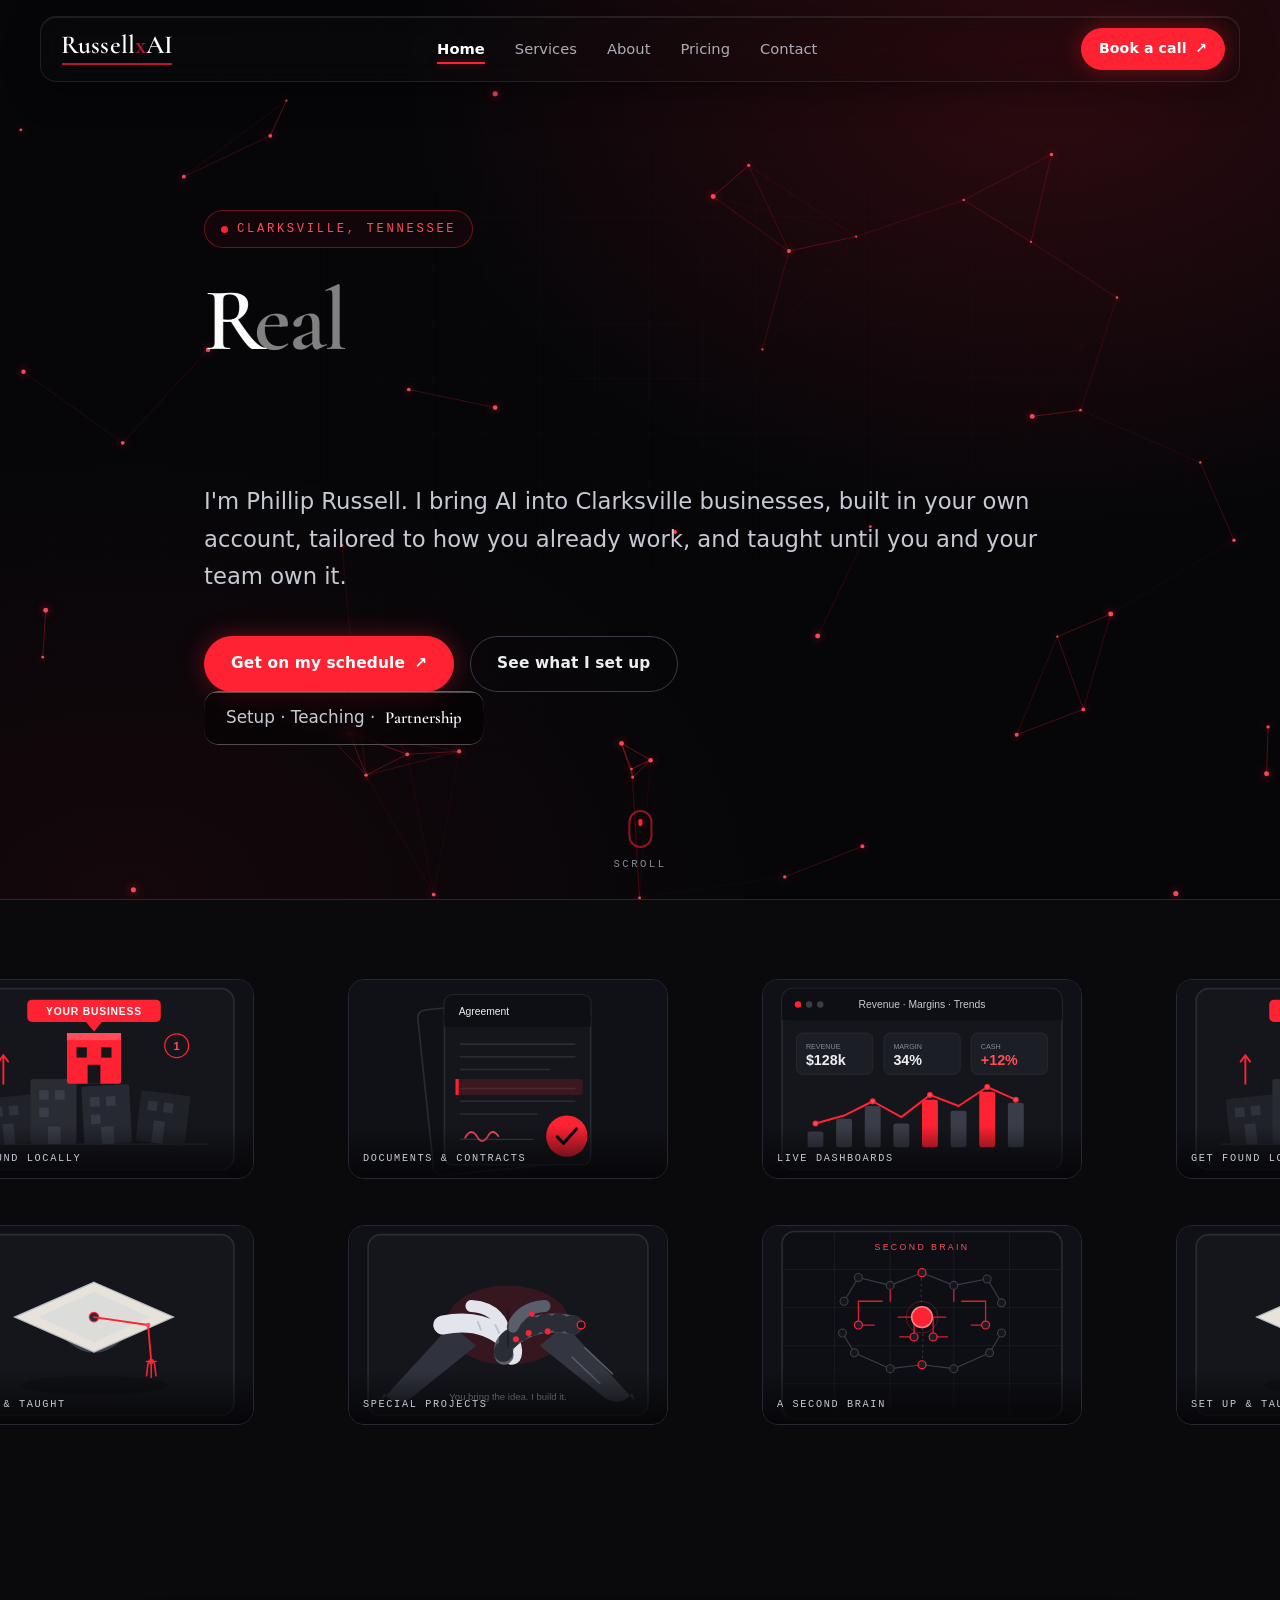
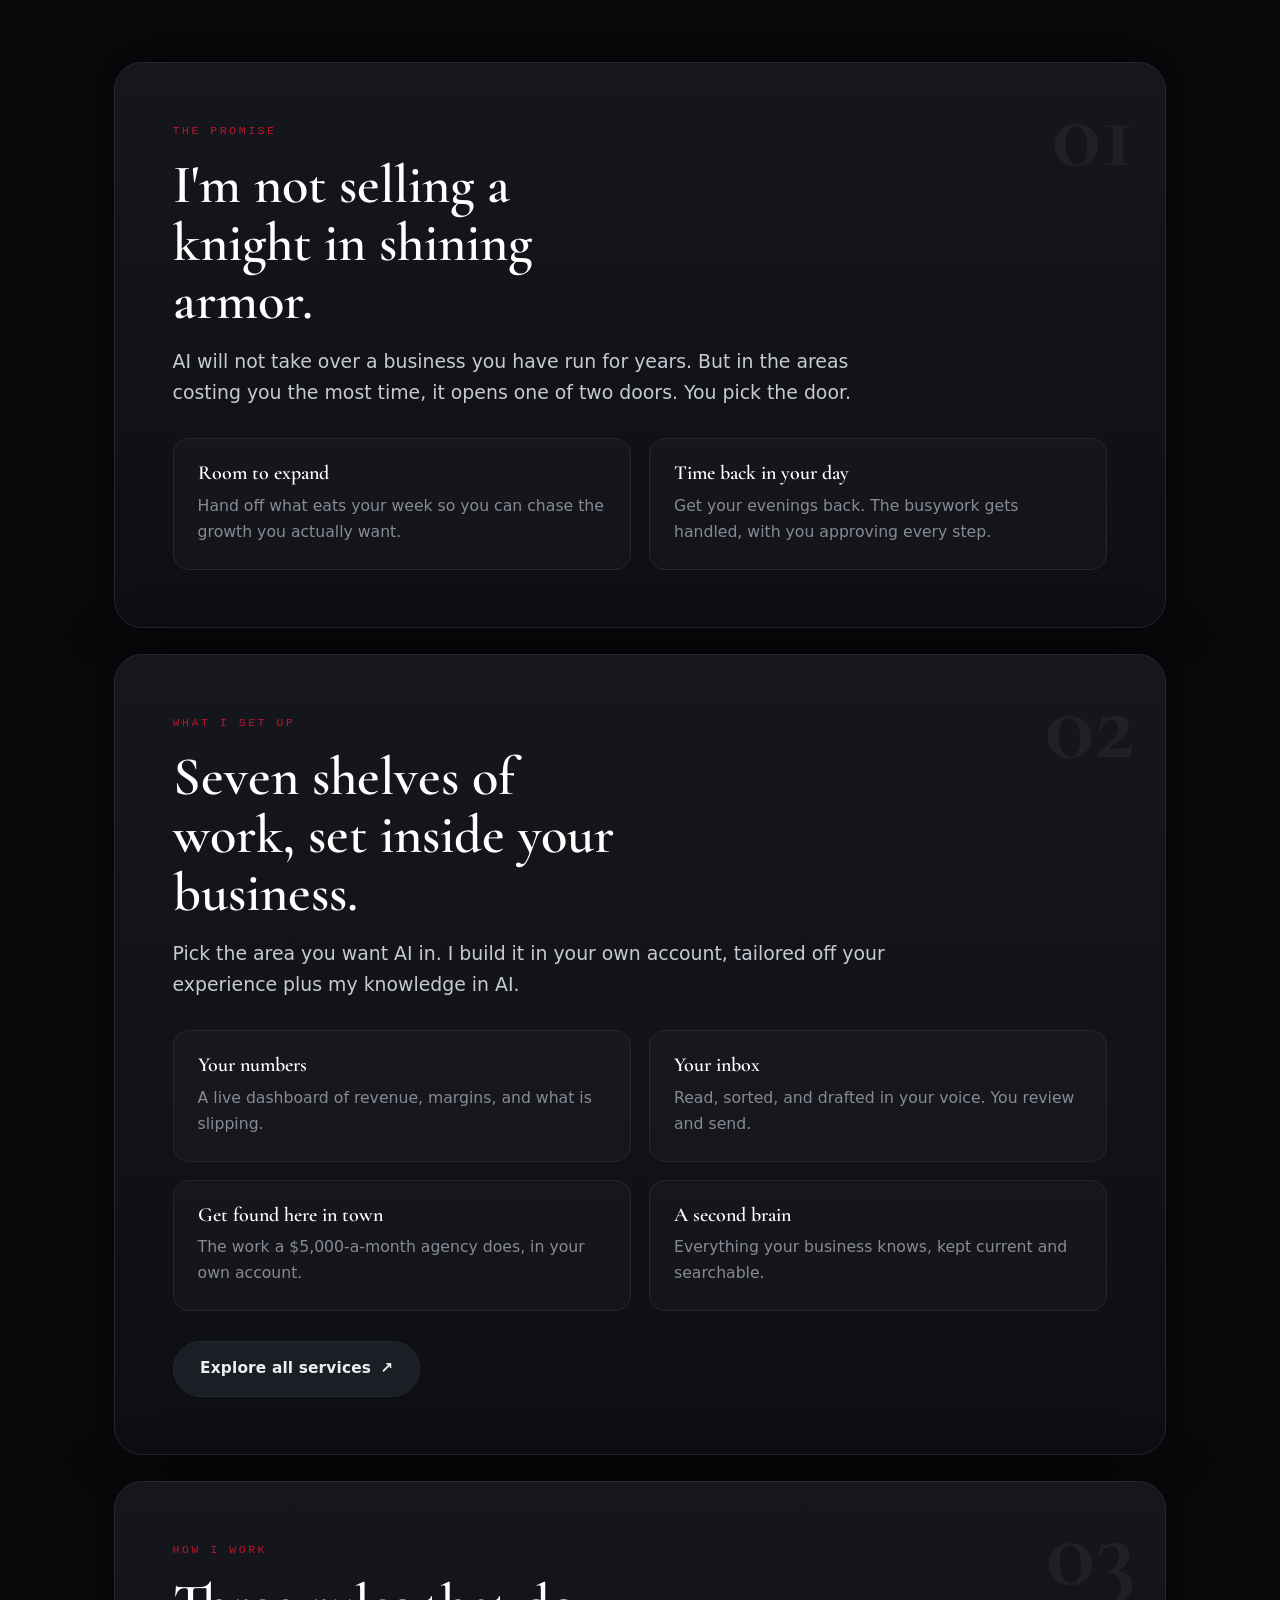
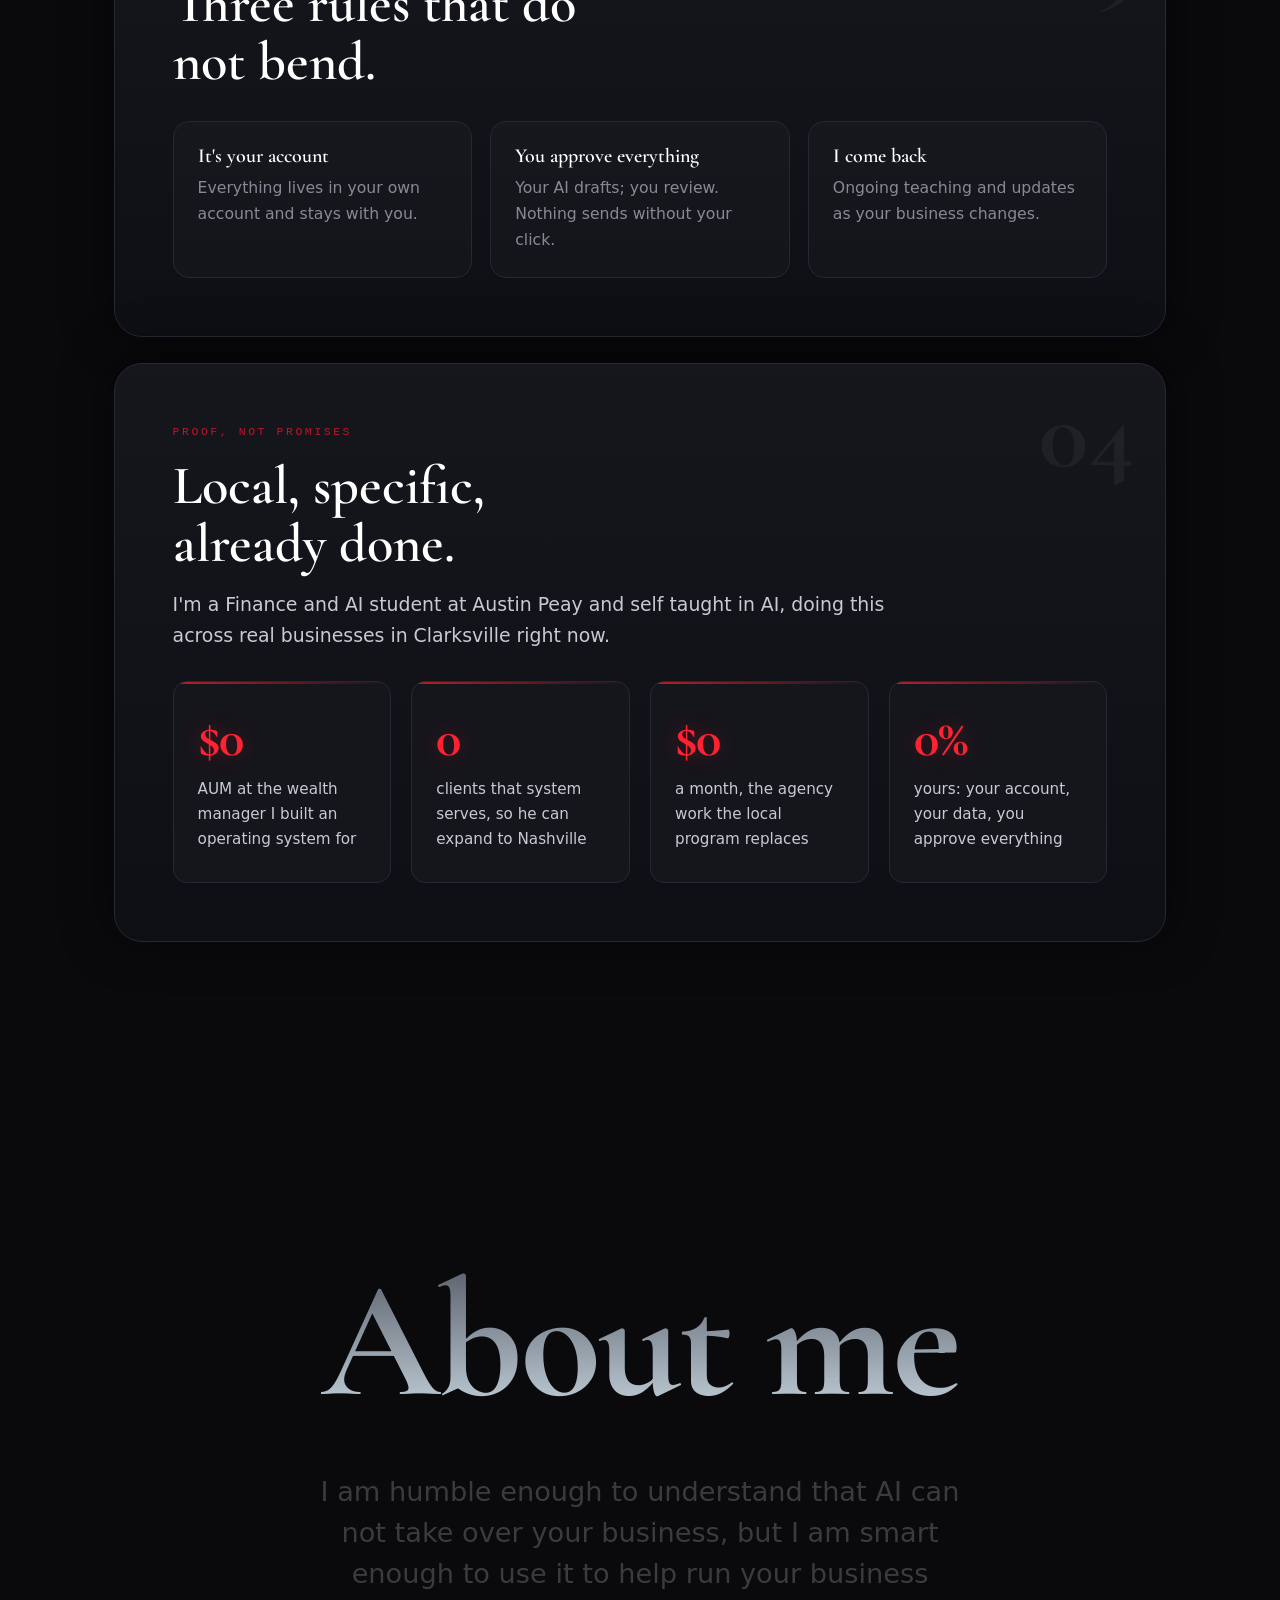
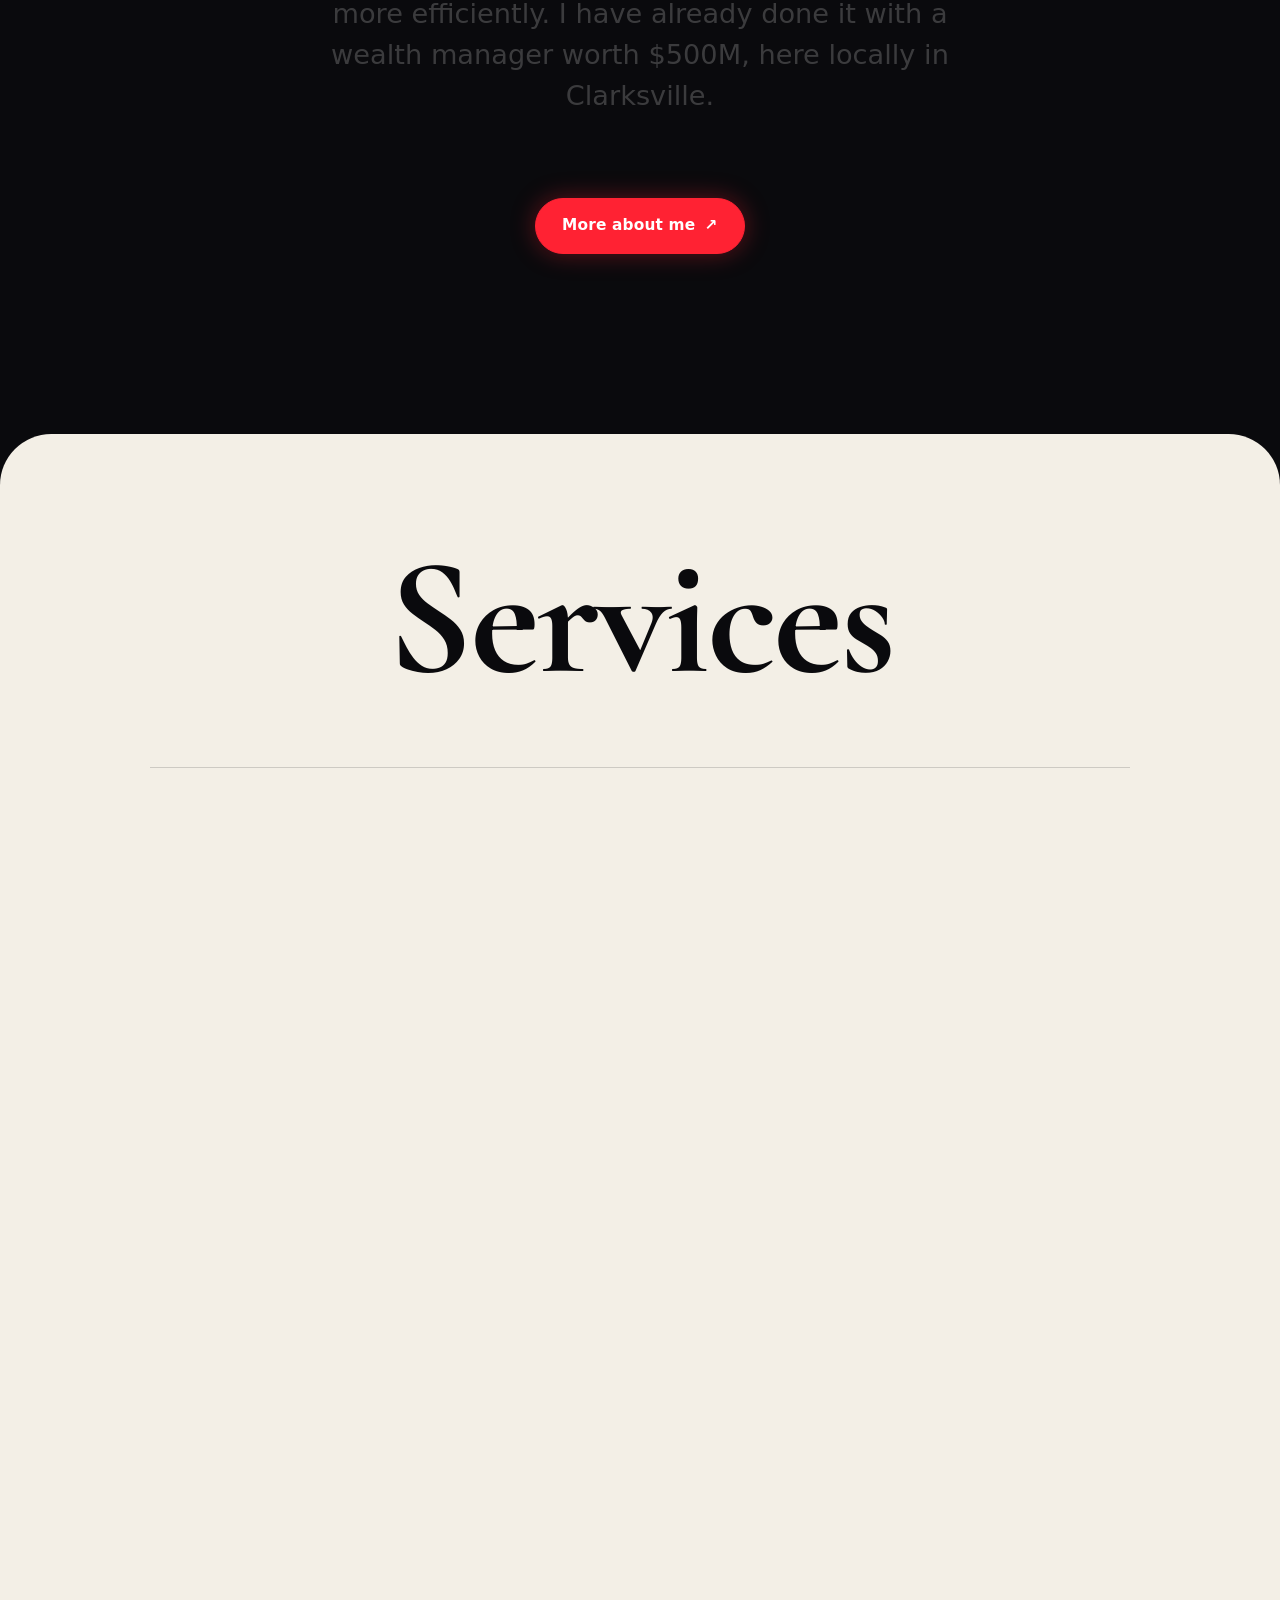
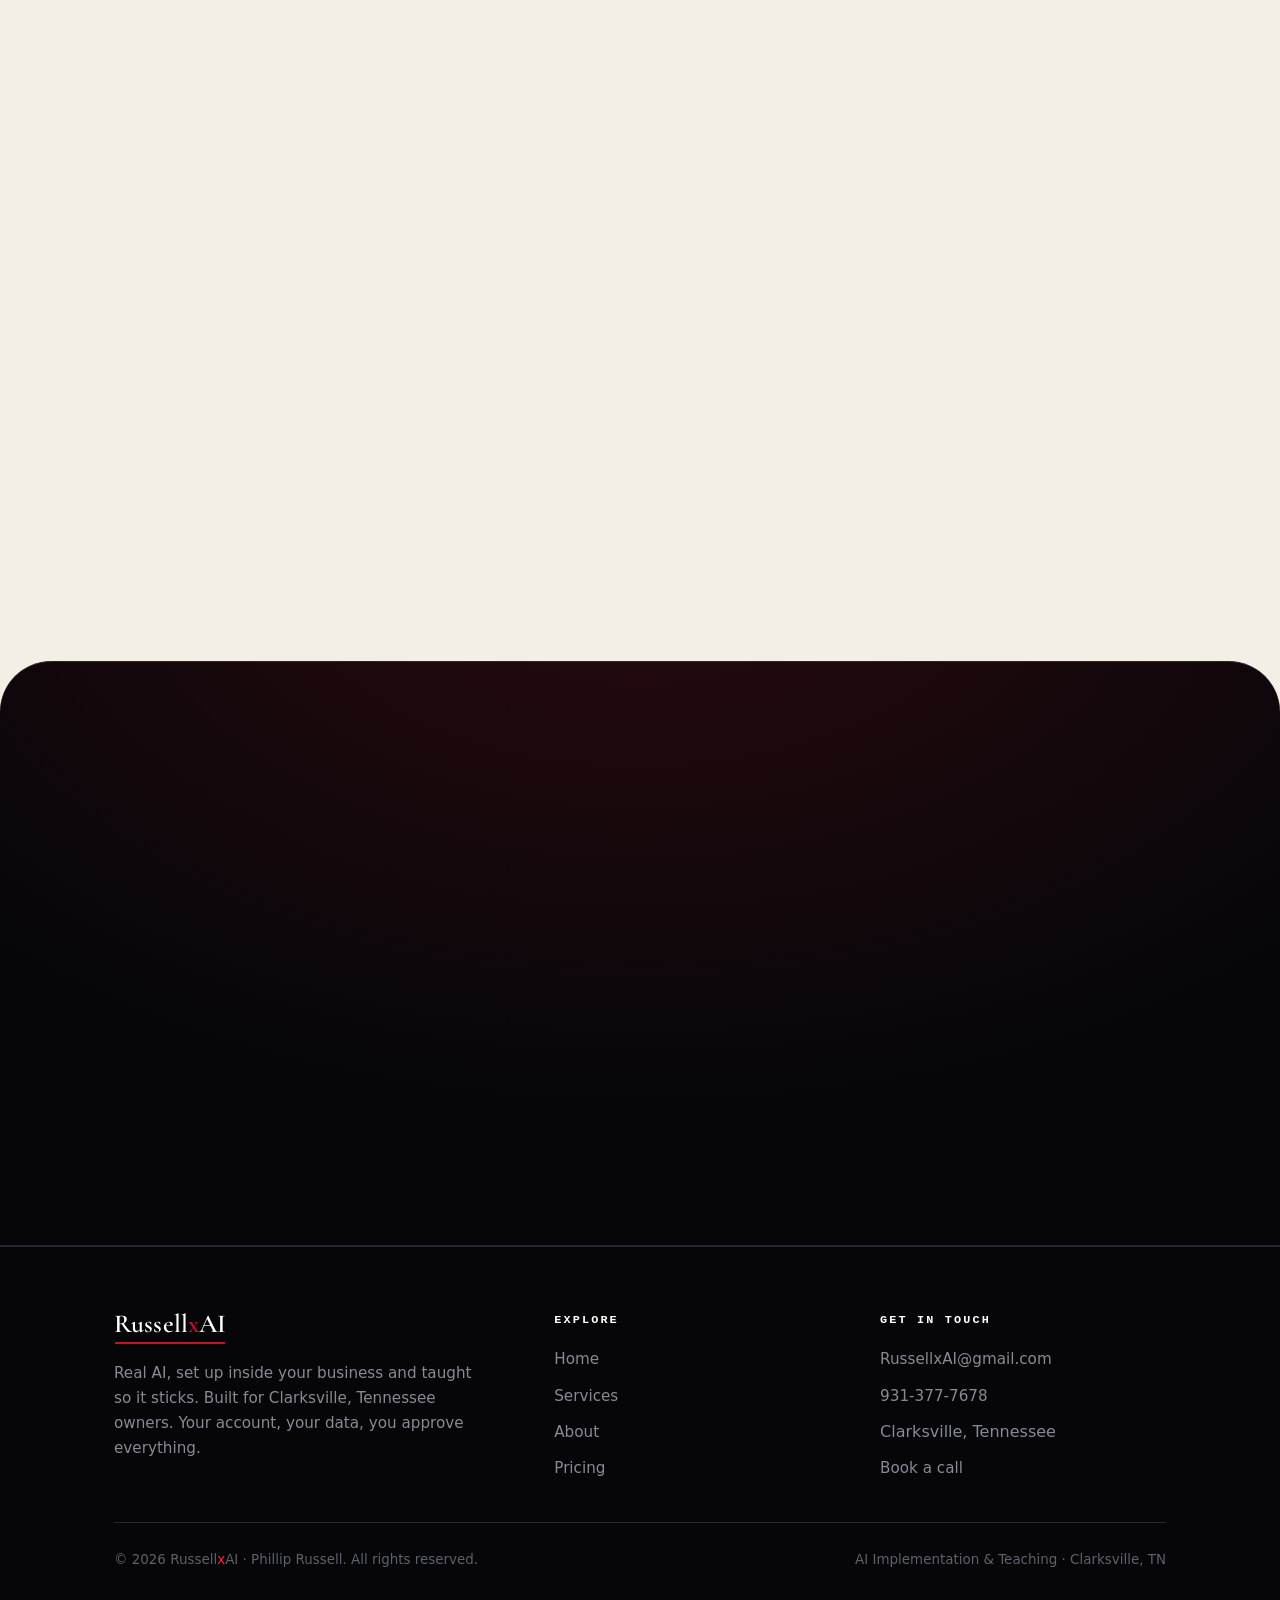
==== commit 95ad8a0d: "More reference features: scroll-reveal AnimatedText, gradient display headings, About section with f" ====
--- a/index.html
+++ b/index.html
@@ -185,8 +185,37 @@
   </div>
 </section>
 
+<!-- ============ ABOUT (scroll-reveal text) ============ -->
+<section class="about-sec" aria-label="About me">
+  <img class="about-sec__deco deco-tl reveal" src="assets/img/svc-brain.svg" alt="" aria-hidden="true" loading="lazy">
+  <img class="about-sec__deco deco-tr reveal" src="assets/img/svc-numbers.svg" alt="" aria-hidden="true" loading="lazy">
+  <img class="about-sec__deco deco-bl reveal" src="assets/img/svc-setup.svg" alt="" aria-hidden="true" loading="lazy">
+  <img class="about-sec__deco deco-br reveal" src="assets/img/svc-marketing.svg" alt="" aria-hidden="true" loading="lazy">
+  <div class="container about-sec__inner">
+    <h2 class="huge grad-text">About me</h2>
+    <p class="animated-text">I am humble enough to understand that AI can not take over your business, but I am smart enough to use it to help run your business more efficiently. I have already done it with a wealth manager worth $500M, here locally in Clarksville.</p>
+    <span class="magnetic"><a class="btn btn--gold" href="about.html">More about me <span class="arrow">↗</span></a></span>
+  </div>
+</section>
+
+<!-- ============ WHITE SERVICES (numbered) ============ -->
+<section class="services-light" aria-label="Services menu">
+  <div class="container">
+    <h2 class="huge">Services</h2>
+    <div class="svc-list">
+      <div class="svc-list__item reveal"><div class="svc-list__num">01</div><div class="svc-list__body"><div class="svc-list__name">Your numbers</div><p class="svc-list__desc">A live dashboard of your revenue, margins, and what is slipping, plus invoice chasing and a fifteen-minute month-end. If you choose to share your statements, it updates the moment you drop new ones in.</p></div></div>
+      <div class="svc-list__item reveal"><div class="svc-list__num">02</div><div class="svc-list__body"><div class="svc-list__name">Your inbox</div><p class="svc-list__desc">Email read, sorted, and drafted in your own voice. You review and send. Your inbox stops being a job.</p></div></div>
+      <div class="svc-list__item reveal"><div class="svc-list__num">03</div><div class="svc-list__body"><div class="svc-list__name">Get found here in town</div><p class="svc-list__desc">The local-SEO work a five thousand dollar a month agency does, run inside your own account, plus content in your voice on a schedule.</p></div></div>
+      <div class="svc-list__item reveal"><div class="svc-list__num">04</div><div class="svc-list__body"><div class="svc-list__name">Documents &amp; contracts</div><p class="svc-list__desc">Reports, proposals, and presentations described in a sentence and delivered as the real file. Contracts read first and flagged before you sign.</p></div></div>
+      <div class="svc-list__item reveal"><div class="svc-list__num">05</div><div class="svc-list__body"><div class="svc-list__name">A second brain</div><p class="svc-list__desc">Everything your business knows, organized into one searchable brain your AI keeps current. For the ready, the full operating system.</p></div></div>
+      <div class="svc-list__item reveal"><div class="svc-list__num">06</div><div class="svc-list__body"><div class="svc-list__name">Set up &amp; taught</div><p class="svc-list__desc">Your own account configured with the approval model on, the right tools installed, and your team taught on your real work until it sticks.</p></div></div>
+      <div class="svc-list__item reveal"><div class="svc-list__num">07</div><div class="svc-list__body"><div class="svc-list__name">Special projects</div><p class="svc-list__desc">A niche need or a one-off. You tell me what you want, I research it properly, and I build it for you.</p></div></div>
+    </div>
+  </div>
+</section>
+
 <!-- ============ CTA BAND ============ -->
-<section class="cta-band" aria-label="Get started">
+<section class="cta-band cta-band--overlap" aria-label="Get started">
   <div class="container">
     <p class="eyebrow reveal">Let's open a door</p>
     <h2 class="reveal" data-delay="1">Tell me where your business is losing the most time.</h2>
--- a/assets/css/styles.css
+++ b/assets/css/styles.css
@@ -278,6 +278,33 @@
 .panel__media{margin-top:26px;border-radius:18px;overflow:hidden;border:1px solid var(--line)}
 .panel__media img{width:100%;display:block;background:#101116}
 @media (max-width:760px){.panel__grid{grid-template-columns:1fr}.stack__item{top:88px}}
+
+/* gradient display heading (clip-text) */
+.grad-text{background:linear-gradient(180deg,#5a606b 0%,#c4d2dc 100%);-webkit-background-clip:text;background-clip:text;-webkit-text-fill-color:transparent;color:transparent}
+.huge{font-family:var(--display);font-weight:700;font-size:clamp(3rem,13vw,12rem);letter-spacing:-.02em;line-height:.92;text-align:center}
+
+/* home: about section (scroll-reveal text) */
+.about-sec{position:relative;overflow:hidden;display:flex;flex-direction:column;align-items:center;gap:clamp(36px,6vh,64px);text-align:center;padding-block:clamp(84px,16vh,170px)}
+.about-sec__inner{display:flex;flex-direction:column;align-items:center;gap:clamp(32px,6vh,60px);position:relative;z-index:2;width:100%}
+.about-sec__deco{position:absolute;z-index:1;pointer-events:none;width:clamp(78px,11vw,150px);opacity:0;transform:translateY(20px) scale(.9);border-radius:18px;overflow:hidden;border:1px solid var(--line);box-shadow:0 18px 50px rgba(0,0,0,.6)}
+.about-sec__deco.in{opacity:.82;transform:none;transition:opacity 1s var(--ease-out),transform 1s var(--ease-out)}
+.about-sec__deco img{width:100%;display:block}
+.deco-tl{top:6%;left:4%}.deco-tr{top:9%;right:5%}.deco-bl{bottom:10%;left:6%}.deco-br{bottom:7%;right:4%}
+.animated-text{max-width:640px;font-size:clamp(1.15rem,2.2vw,1.7rem);font-weight:500;line-height:1.5;color:#fff}
+.animated-text span{transition:opacity .12s linear}
+
+/* home: white services section (numbered list) */
+.services-light{background:#f3efe6;color:#0a0a0d;border-radius:clamp(28px,4vw,52px) clamp(28px,4vw,52px) 0 0;
+  padding:clamp(70px,12vh,150px) 0;position:relative;z-index:2;margin-top:clamp(20px,4vh,50px)}
+.services-light .huge{color:#0a0a0d;margin-bottom:clamp(40px,8vh,84px)}
+.svc-list{max-width:980px;margin:0 auto;border-top:1px solid rgba(10,10,13,.16)}
+.svc-list__item{display:flex;gap:clamp(18px,4vw,52px);align-items:flex-start;padding:clamp(24px,4vh,46px) 0;border-bottom:1px solid rgba(10,10,13,.16)}
+.svc-list__num{font-family:var(--display);font-weight:700;font-size:clamp(2.4rem,8vw,6.5rem);line-height:.85;color:#0a0a0d;flex:0 0 auto;min-width:2ch}
+.svc-list__body{padding-top:.35em}
+.svc-list__name{font-family:var(--display);font-weight:600;text-transform:uppercase;letter-spacing:.01em;font-size:clamp(1.15rem,2.6vw,2.1rem);color:#0a0a0d}
+.svc-list__desc{margin:9px 0 0;font-size:clamp(.92rem,1.5vw,1.18rem);color:#0a0a0d;opacity:.62;max-width:60ch;line-height:1.55}
+.cta-band--overlap{position:relative;z-index:3;margin-top:clamp(-52px,-4vw,-28px);border-radius:clamp(28px,4vw,52px) clamp(28px,4vw,52px) 0 0}
+@media (max-width:600px){.svc-list__item{gap:14px}.svc-list__num{min-width:1.6ch}}
 
 /* ---------- two doors ---------- */
 .doors{display:grid;grid-template-columns:1fr 1fr;gap:24px;margin-top:54px}
--- a/assets/css/styles.css
+++ b/assets/css/styles.css
@@ -278,6 +278,33 @@
 .panel__media{margin-top:26px;border-radius:18px;overflow:hidden;border:1px solid var(--line)}
 .panel__media img{width:100%;display:block;background:#101116}
 @media (max-width:760px){.panel__grid{grid-template-columns:1fr}.stack__item{top:88px}}
+
+/* gradient display heading (clip-text) */
+.grad-text{background:linear-gradient(180deg,#5a606b 0%,#c4d2dc 100%);-webkit-background-clip:text;background-clip:text;-webkit-text-fill-color:transparent;color:transparent}
+.huge{font-family:var(--display);font-weight:700;font-size:clamp(3rem,13vw,12rem);letter-spacing:-.02em;line-height:.92;text-align:center}
+
+/* home: about section (scroll-reveal text) */
+.about-sec{position:relative;overflow:hidden;display:flex;flex-direction:column;align-items:center;gap:clamp(36px,6vh,64px);text-align:center;padding-block:clamp(84px,16vh,170px)}
+.about-sec__inner{display:flex;flex-direction:column;align-items:center;gap:clamp(32px,6vh,60px);position:relative;z-index:2;width:100%}
+.about-sec__deco{position:absolute;z-index:1;pointer-events:none;width:clamp(78px,11vw,150px);opacity:0;transform:translateY(20px) scale(.9);border-radius:18px;overflow:hidden;border:1px solid var(--line);box-shadow:0 18px 50px rgba(0,0,0,.6)}
+.about-sec__deco.in{opacity:.82;transform:none;transition:opacity 1s var(--ease-out),transform 1s var(--ease-out)}
+.about-sec__deco img{width:100%;display:block}
+.deco-tl{top:6%;left:4%}.deco-tr{top:9%;right:5%}.deco-bl{bottom:10%;left:6%}.deco-br{bottom:7%;right:4%}
+.animated-text{max-width:640px;font-size:clamp(1.15rem,2.2vw,1.7rem);font-weight:500;line-height:1.5;color:#fff}
+.animated-text span{transition:opacity .12s linear}
+
+/* home: white services section (numbered list) */
+.services-light{background:#f3efe6;color:#0a0a0d;border-radius:clamp(28px,4vw,52px) clamp(28px,4vw,52px) 0 0;
+  padding:clamp(70px,12vh,150px) 0;position:relative;z-index:2;margin-top:clamp(20px,4vh,50px)}
+.services-light .huge{color:#0a0a0d;margin-bottom:clamp(40px,8vh,84px)}
+.svc-list{max-width:980px;margin:0 auto;border-top:1px solid rgba(10,10,13,.16)}
+.svc-list__item{display:flex;gap:clamp(18px,4vw,52px);align-items:flex-start;padding:clamp(24px,4vh,46px) 0;border-bottom:1px solid rgba(10,10,13,.16)}
+.svc-list__num{font-family:var(--display);font-weight:700;font-size:clamp(2.4rem,8vw,6.5rem);line-height:.85;color:#0a0a0d;flex:0 0 auto;min-width:2ch}
+.svc-list__body{padding-top:.35em}
+.svc-list__name{font-family:var(--display);font-weight:600;text-transform:uppercase;letter-spacing:.01em;font-size:clamp(1.15rem,2.6vw,2.1rem);color:#0a0a0d}
+.svc-list__desc{margin:9px 0 0;font-size:clamp(.92rem,1.5vw,1.18rem);color:#0a0a0d;opacity:.62;max-width:60ch;line-height:1.55}
+.cta-band--overlap{position:relative;z-index:3;margin-top:clamp(-52px,-4vw,-28px);border-radius:clamp(28px,4vw,52px) clamp(28px,4vw,52px) 0 0}
+@media (max-width:600px){.svc-list__item{gap:14px}.svc-list__num{min-width:1.6ch}}
 
 /* ---------- two doors ---------- */
 .doors{display:grid;grid-template-columns:1fr 1fr;gap:24px;margin-top:54px}
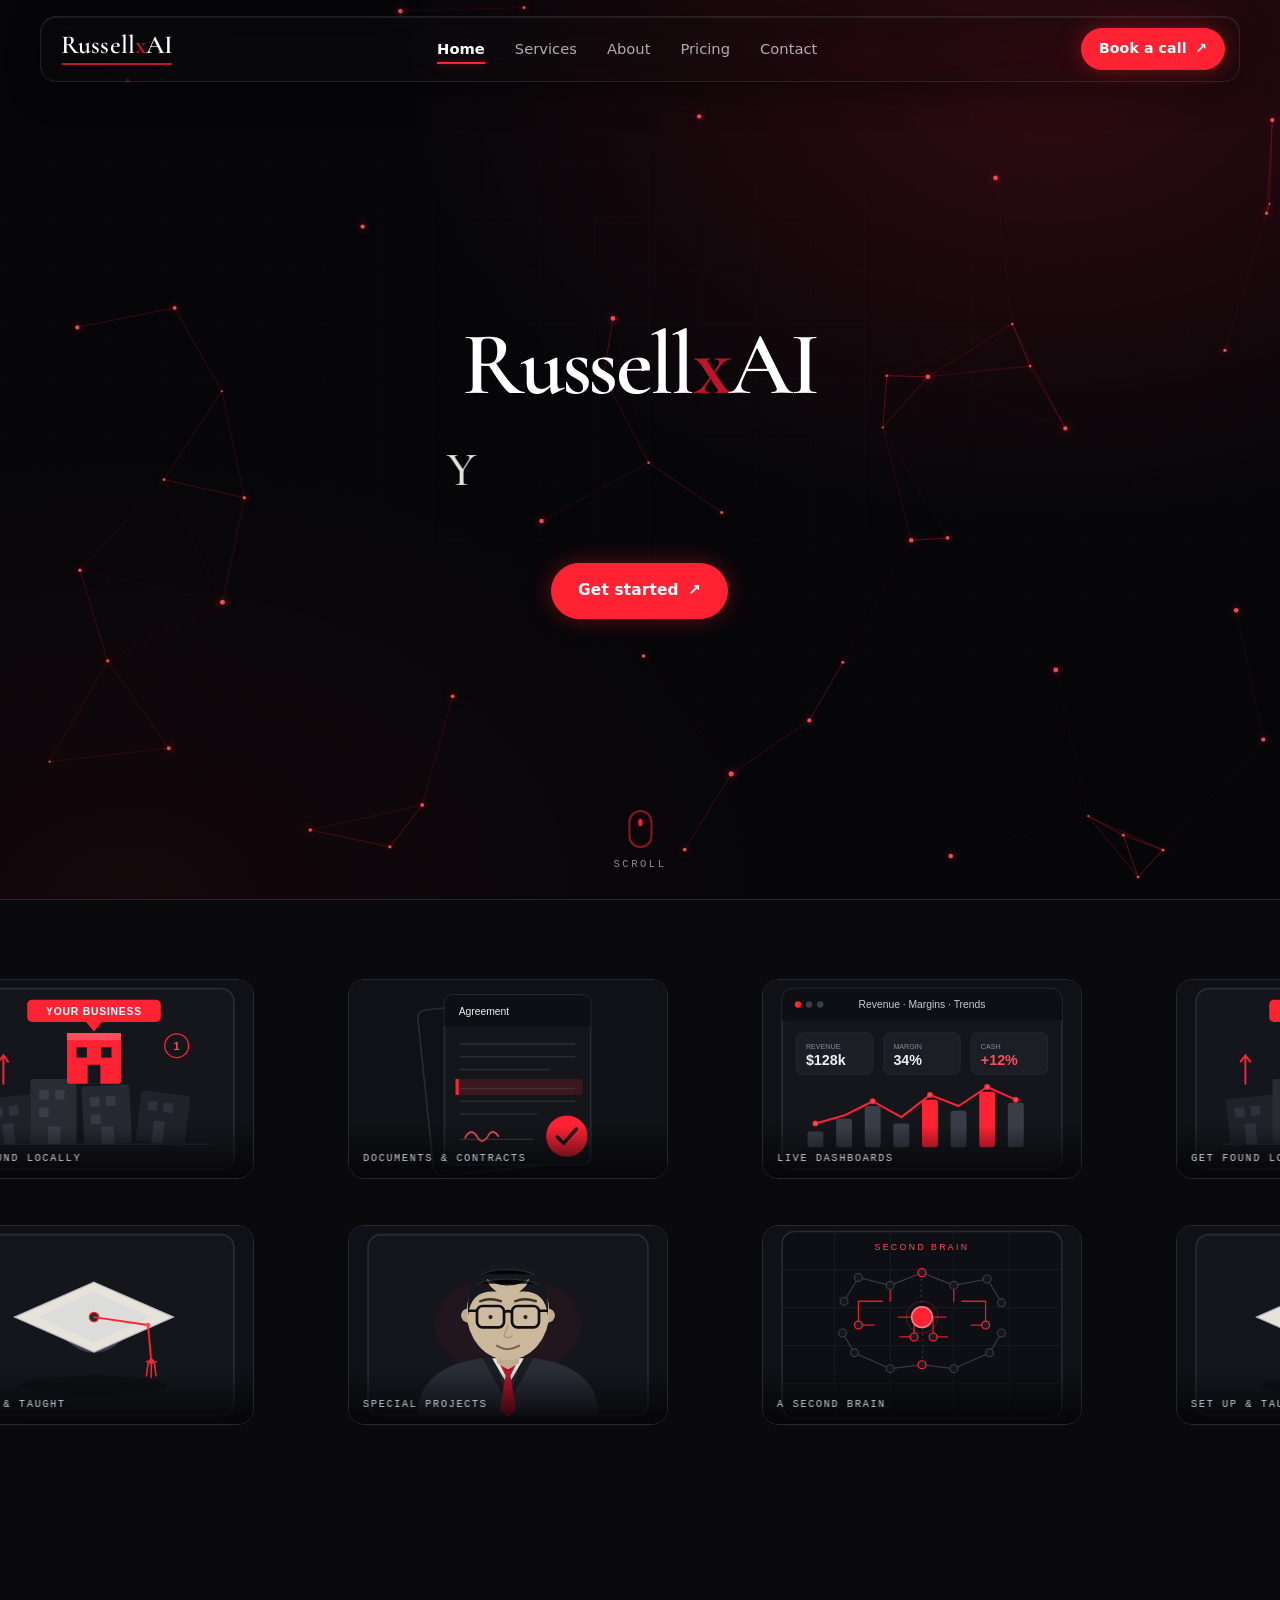
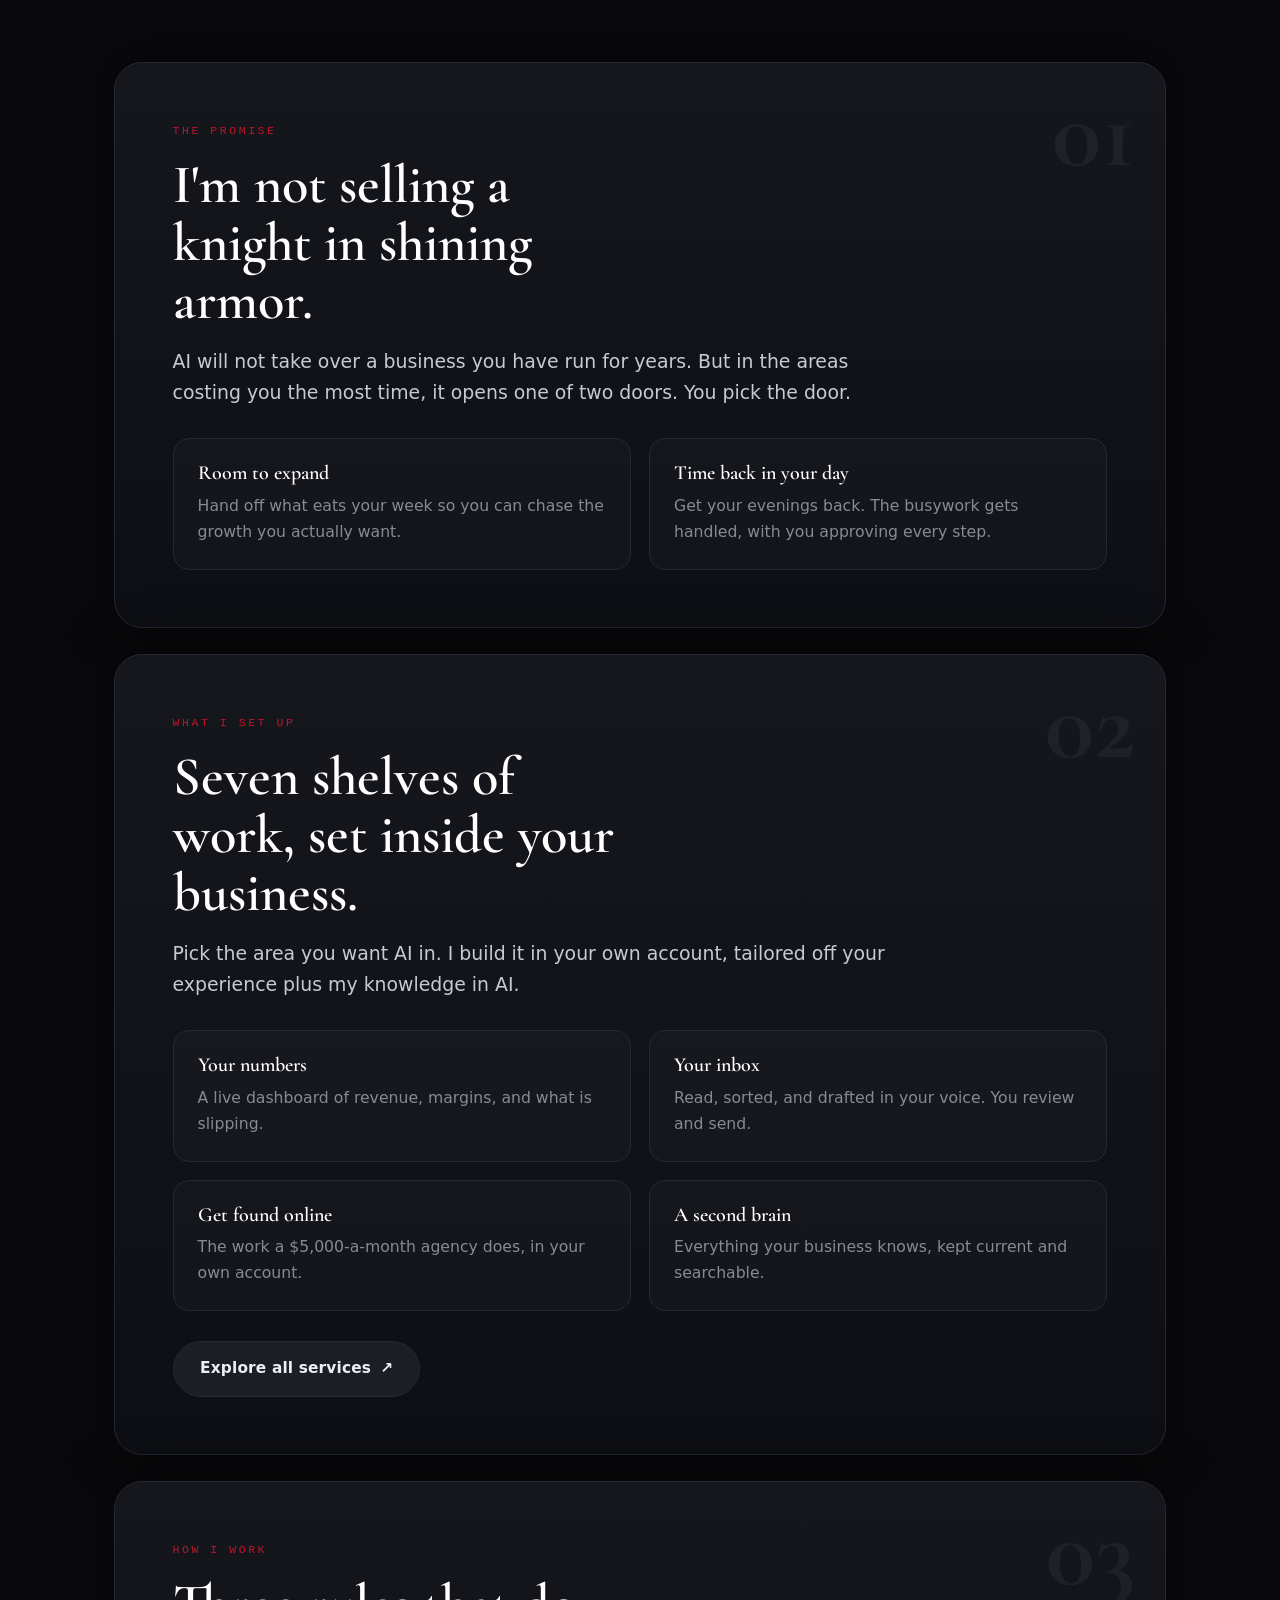
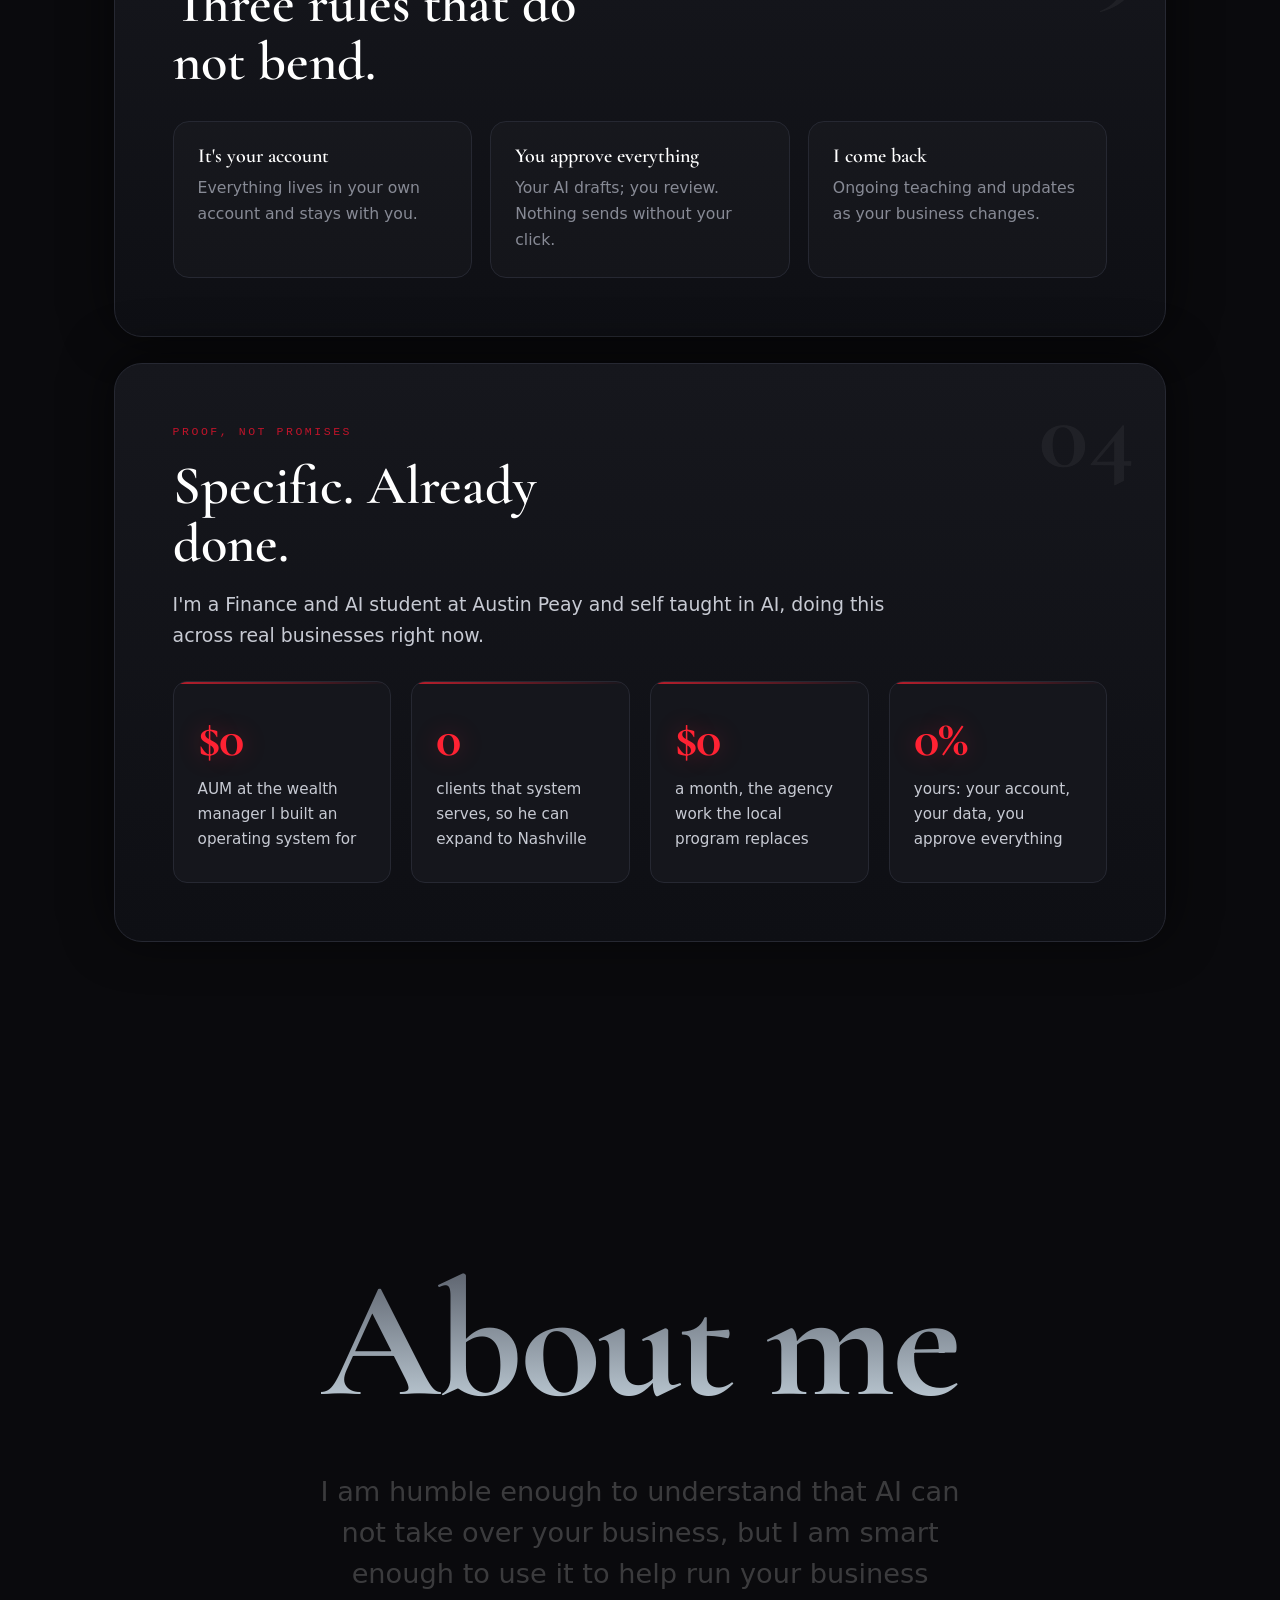
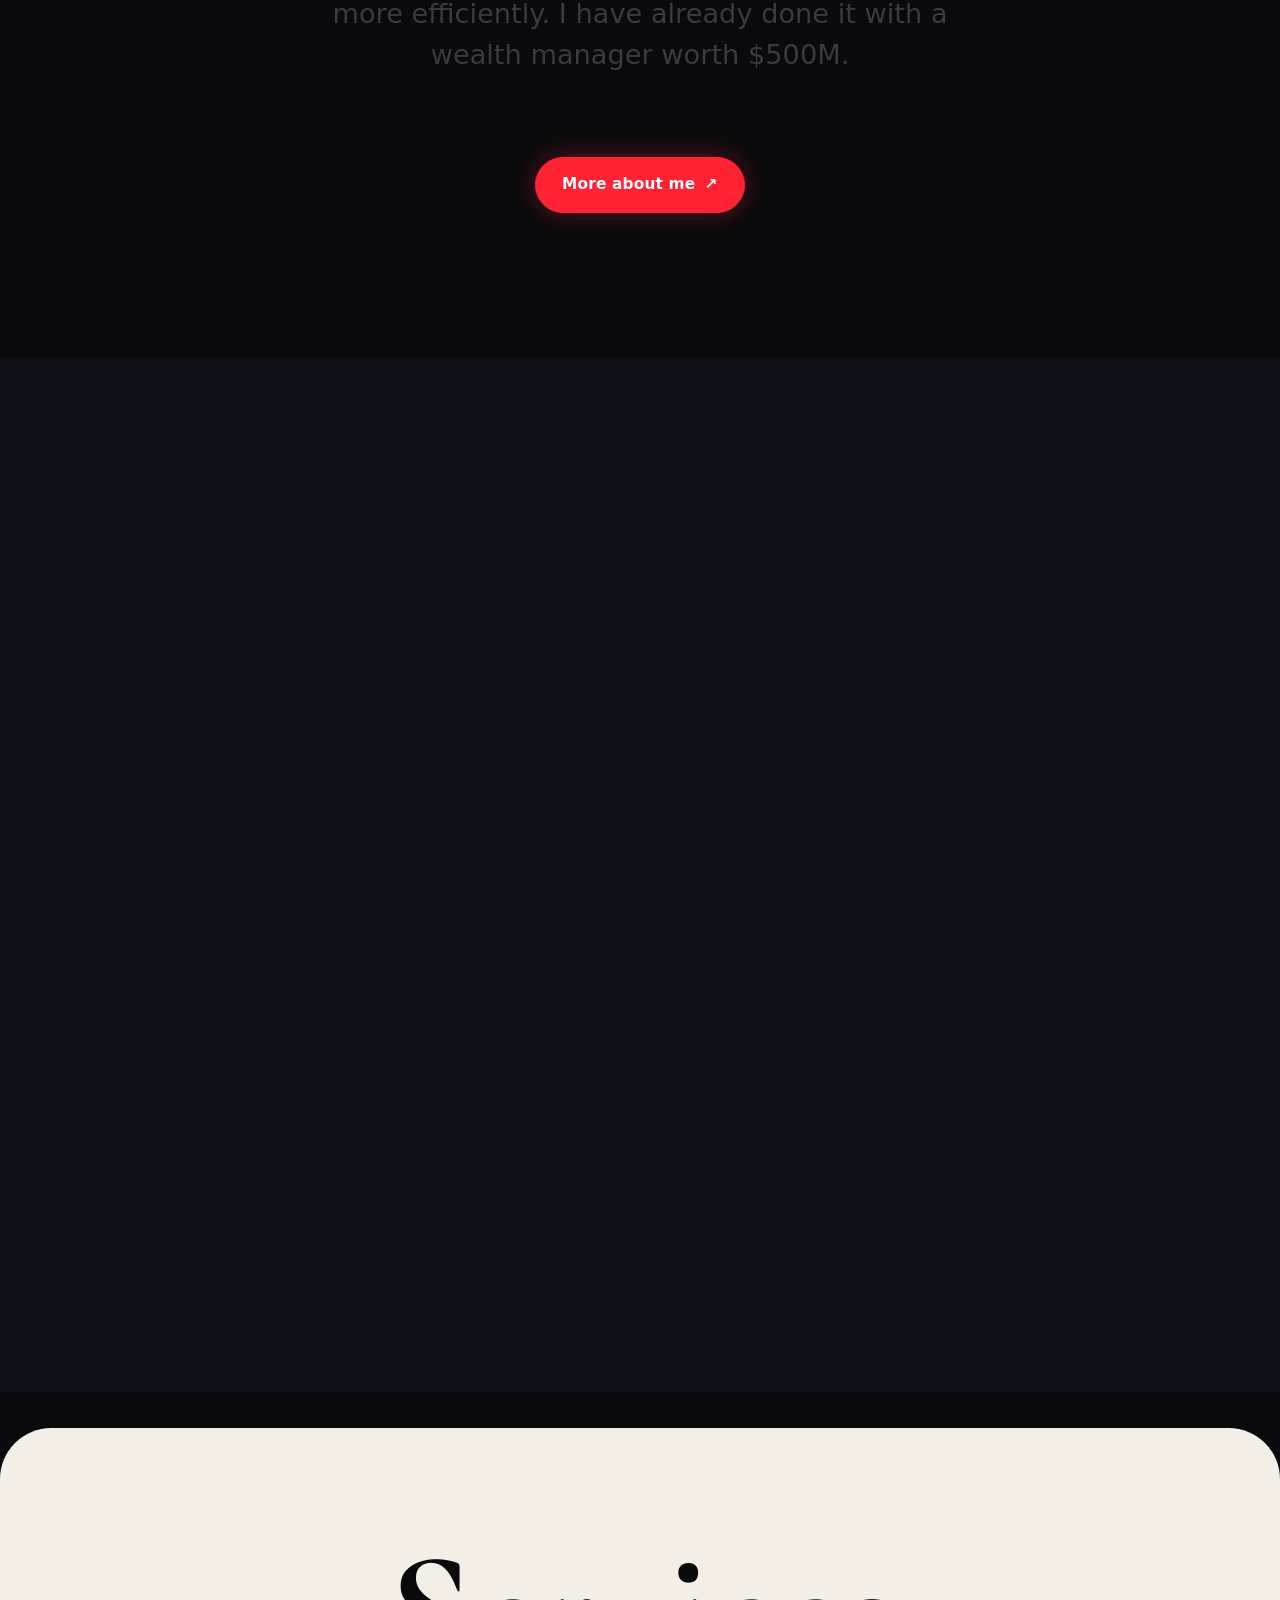
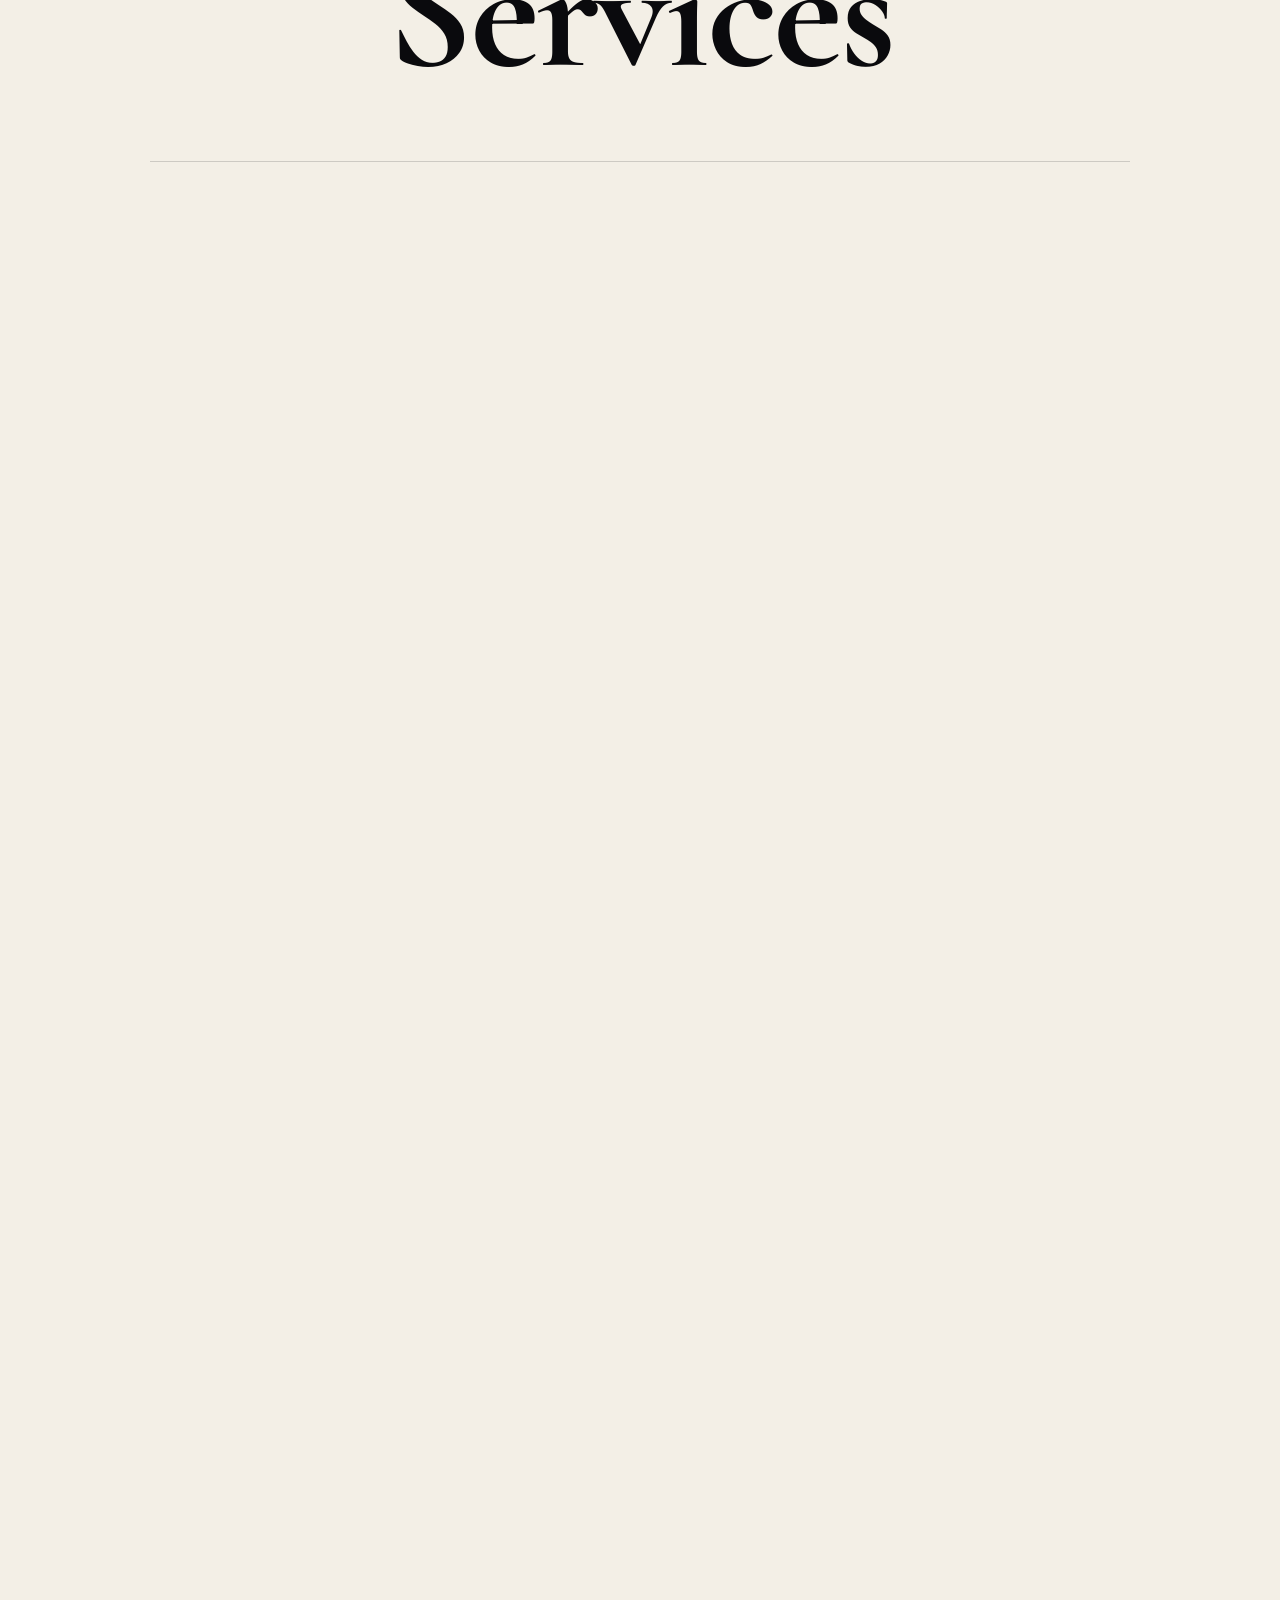
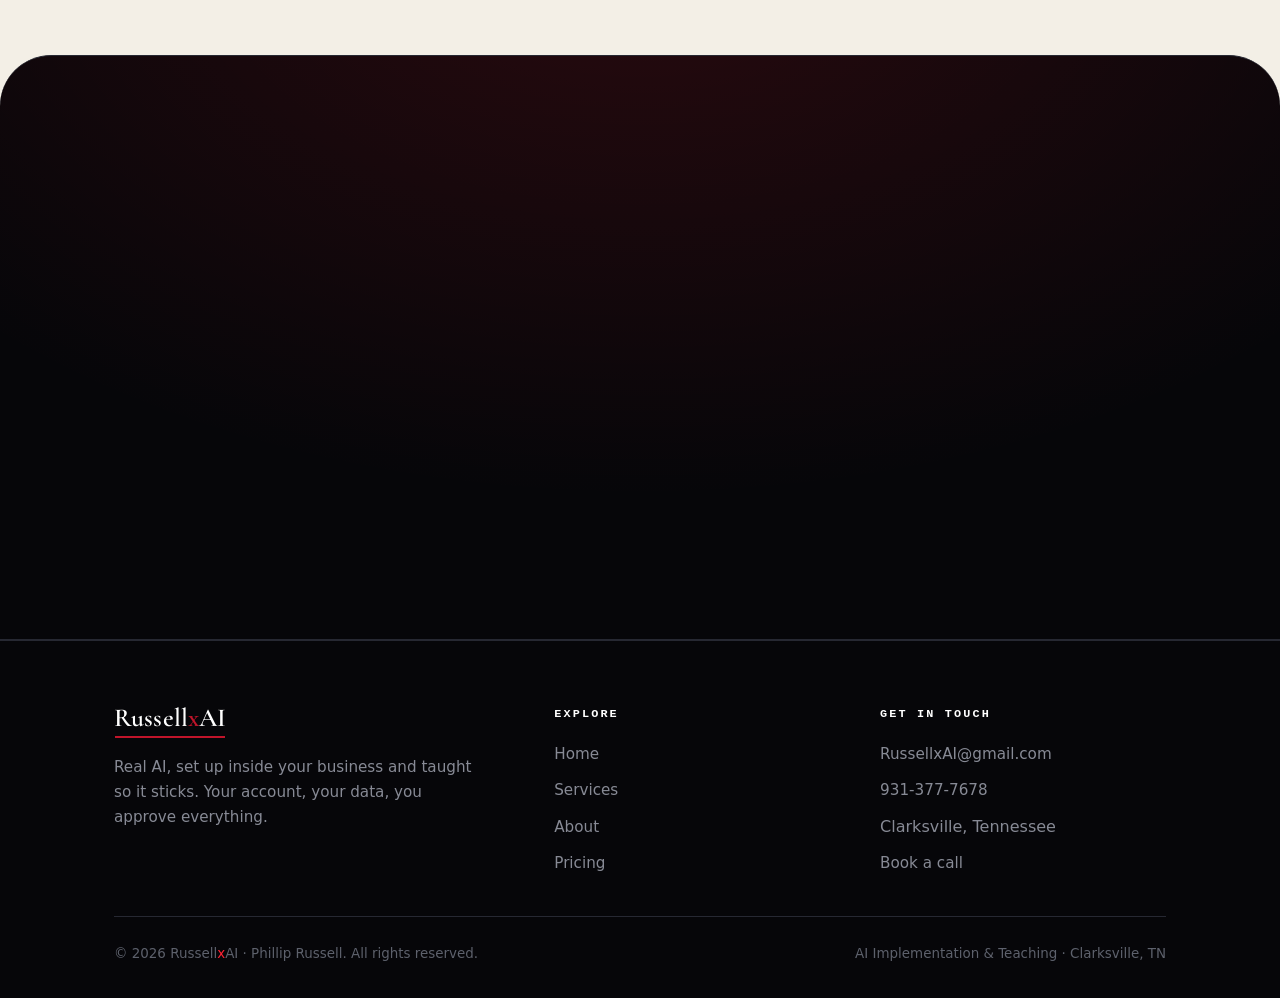
==== commit a5c1f9b4: "Minimal hero (RussellxAI + Your business + AI), less Clarksville/AI-slop, scaling/early pricing, bus" ====
--- a/index.html
+++ b/index.html
@@ -92,18 +92,15 @@
 </header>
 
 <!-- ============ HERO ============ -->
-<section class="hero" aria-label="Introduction">
+<section class="hero hero--min" aria-label="RussellxAI">
   <canvas class="hero__canvas" id="heroCanvas" aria-hidden="true"></canvas>
   <div class="hero__veil" aria-hidden="true"></div>
   <div class="container hero__inner">
-    <span class="hero__loc"><span class="dot"></span> Clarksville, Tennessee</span>
-    <h1 class="char-head">Real AI, set up <span class="accent">inside</span> your business.</h1>
-    <p class="hero__sub">I'm Phillip Russell. I bring AI into Clarksville businesses, built in your own account, tailored to how you already work, and taught until you and your team own it.</p>
-    <div class="hero__actions">
-      <span class="magnetic"><a class="btn btn--gold" href="contact.html">Get on my schedule <span class="arrow">↗</span></a></span>
-      <a class="btn btn--ghost" href="services.html">See what I set up</a>
-    </div>
-    <div class="hero-tag glass">Setup &middot; Teaching &middot; <b>Partnership</b></div>
+    <h1 class="hero__brand reveal in">Russell<span class="x">x</span>AI</h1>
+    <p class="hero__tagline char-head">Your business <span class="accent">+</span> AI</p>
+    <div class="hero__actions reveal in" data-delay="2">
+      <span class="magnetic"><a class="btn btn--gold" href="contact.html">Get started <span class="arrow">↗</span></a></span>
+    </div>
   </div>
   <a href="#marquee" class="hero__scroll" aria-label="Scroll down">
     <span class="mouse"></span>
@@ -151,7 +148,7 @@
         <div class="panel__grid">
           <div class="panel__cell"><h4>Your numbers</h4><p>A live dashboard of revenue, margins, and what is slipping.</p></div>
           <div class="panel__cell"><h4>Your inbox</h4><p>Read, sorted, and drafted in your voice. You review and send.</p></div>
-          <div class="panel__cell"><h4>Get found here in town</h4><p>The work a $5,000-a-month agency does, in your own account.</p></div>
+          <div class="panel__cell"><h4>Get found online</h4><p>The work a $5,000-a-month agency does, in your own account.</p></div>
           <div class="panel__cell"><h4>A second brain</h4><p>Everything your business knows, kept current and searchable.</p></div>
         </div>
         <div class="actions-row"><a class="btn" href="services.html">Explore all services <span class="arrow">↗</span></a></div>
@@ -171,8 +168,8 @@
       <div class="stack__item"><article class="panel">
         <span class="panel__num">04</span>
         <div class="panel__tag">Proof, not promises</div>
-        <h2>Local, specific, already done.</h2>
-        <p>I'm a Finance and AI student at Austin Peay and self taught in AI, doing this across real businesses in Clarksville right now.</p>
+        <h2>Specific. Already done.</h2>
+        <p>I'm a Finance and AI student at Austin Peay and self taught in AI, doing this across real businesses right now.</p>
         <div class="proof-grid">
           <div class="stat"><div class="stat__num" data-count="500" data-prefix="$" data-suffix="M">$0</div><div class="stat__label">AUM at the wealth manager I built an operating system for</div></div>
           <div class="stat"><div class="stat__num" data-count="400" data-suffix="+">0</div><div class="stat__label">clients that system serves, so he can expand to Nashville</div></div>
@@ -193,8 +190,29 @@
   <img class="about-sec__deco deco-br reveal" src="assets/img/svc-marketing.svg" alt="" aria-hidden="true" loading="lazy">
   <div class="container about-sec__inner">
     <h2 class="huge grad-text">About me</h2>
-    <p class="animated-text">I am humble enough to understand that AI can not take over your business, but I am smart enough to use it to help run your business more efficiently. I have already done it with a wealth manager worth $500M, here locally in Clarksville.</p>
+    <p class="animated-text">I am humble enough to understand that AI can not take over your business, but I am smart enough to use it to help run your business more efficiently. I have already done it with a wealth manager worth $500M.</p>
     <span class="magnetic"><a class="btn btn--gold" href="about.html">More about me <span class="arrow">↗</span></a></span>
+  </div>
+</section>
+
+<!-- ============ UI/UX PRINCIPLES ============ -->
+<section class="section principles" aria-label="Design principles">
+  <div class="container">
+    <p class="eyebrow reveal">Your digital presence</p>
+    <h2 class="section-title reveal" data-delay="1">Built on principles, not guesswork.</h2>
+    <p class="section-lead reveal" data-delay="2">Your site, and the AI behind it, built on the same fundamentals that make a presence work.</p>
+    <div class="principles__grid">
+      <div class="principle reveal"><div class="principle__n">01</div><h4>Wireframe</h4><p>A grayscale blueprint of the layout, planned before any visual polish.</p></div>
+      <div class="principle reveal"><div class="principle__n">02</div><h4>Visual hierarchy</h4><p>Elements arranged by importance, guiding your eye to what matters first.</p></div>
+      <div class="principle reveal"><div class="principle__n">03</div><h4>White space</h4><p>The empty room that prevents clutter and lets the design breathe.</p></div>
+      <div class="principle reveal"><div class="principle__n">04</div><h4>Typography</h4><p>Fonts spaced and styled for readability and a clear order.</p></div>
+      <div class="principle reveal"><div class="principle__n">05</div><h4>Grid system</h4><p>Columns and rows that keep everything aligned and balanced.</p></div>
+      <div class="principle reveal"><div class="principle__n">06</div><h4>Prototype</h4><p>A clickable model that tests the flow before a line of code.</p></div>
+      <div class="principle reveal"><div class="principle__n">07</div><h4>Call to action</h4><p>A clear prompt that moves you to the next step.</p></div>
+      <div class="principle reveal"><div class="principle__n">08</div><h4>Micro-interactions</h4><p>Tiny animations and feedback that make it feel responsive.</p></div>
+      <div class="principle reveal"><div class="principle__n">09</div><h4>User journey</h4><p>The exact path a visitor takes to get something done.</p></div>
+      <div class="principle reveal"><div class="principle__n">10</div><h4>Information architecture</h4><p>Content organized so people find what they need.</p></div>
+    </div>
   </div>
 </section>
 
@@ -205,7 +223,7 @@
     <div class="svc-list">
       <div class="svc-list__item reveal"><div class="svc-list__num">01</div><div class="svc-list__body"><div class="svc-list__name">Your numbers</div><p class="svc-list__desc">A live dashboard of your revenue, margins, and what is slipping, plus invoice chasing and a fifteen-minute month-end. If you choose to share your statements, it updates the moment you drop new ones in.</p></div></div>
       <div class="svc-list__item reveal"><div class="svc-list__num">02</div><div class="svc-list__body"><div class="svc-list__name">Your inbox</div><p class="svc-list__desc">Email read, sorted, and drafted in your own voice. You review and send. Your inbox stops being a job.</p></div></div>
-      <div class="svc-list__item reveal"><div class="svc-list__num">03</div><div class="svc-list__body"><div class="svc-list__name">Get found here in town</div><p class="svc-list__desc">The local-SEO work a five thousand dollar a month agency does, run inside your own account, plus content in your voice on a schedule.</p></div></div>
+      <div class="svc-list__item reveal"><div class="svc-list__num">03</div><div class="svc-list__body"><div class="svc-list__name">Get found online</div><p class="svc-list__desc">The SEO work a five thousand dollar a month agency does, run inside your own account, plus content in your voice on a schedule.</p></div></div>
       <div class="svc-list__item reveal"><div class="svc-list__num">04</div><div class="svc-list__body"><div class="svc-list__name">Documents &amp; contracts</div><p class="svc-list__desc">Reports, proposals, and presentations described in a sentence and delivered as the real file. Contracts read first and flagged before you sign.</p></div></div>
       <div class="svc-list__item reveal"><div class="svc-list__num">05</div><div class="svc-list__body"><div class="svc-list__name">A second brain</div><p class="svc-list__desc">Everything your business knows, organized into one searchable brain your AI keeps current. For the ready, the full operating system.</p></div></div>
       <div class="svc-list__item reveal"><div class="svc-list__num">06</div><div class="svc-list__body"><div class="svc-list__name">Set up &amp; taught</div><p class="svc-list__desc">Your own account configured with the approval model on, the right tools installed, and your team taught on your real work until it sticks.</p></div></div>
@@ -219,7 +237,7 @@
   <div class="container">
     <p class="eyebrow reveal">Let's open a door</p>
     <h2 class="reveal" data-delay="1">Tell me where your business is losing the most time.</h2>
-    <p class="reveal" data-delay="2">I'll show you exactly what I'd set up, no jargon, no pressure. Simple pricing: $500 to build it, $750 a month for me to keep coming back and teaching.</p>
+    <p class="reveal" data-delay="2">I'll show you what I'd set up, no jargon. Right now it is $500 to set up and $750 a month. That rate climbs as I take on more clients, so getting in early locks yours.</p>
     <div class="hero__actions reveal" data-delay="3">
       <span class="magnetic"><a class="btn btn--gold" href="contact.html">Get on my schedule <span class="arrow">↗</span></a></span>
       <a class="btn btn--ghost" href="pricing.html">See pricing</a>
@@ -233,7 +251,7 @@
     <div class="footer__top">
       <div>
         <div class="brand">Russell<span class="x">x</span>AI</div>
-        <p>Real AI, set up inside your business and taught so it sticks. Built for Clarksville, Tennessee owners. Your account, your data, you approve everything.</p>
+        <p>Real AI, set up inside your business and taught so it sticks. Your account, your data, you approve everything.</p>
       </div>
       <div>
         <h5>Explore</h5>
--- a/assets/css/styles.css
+++ b/assets/css/styles.css
@@ -74,6 +74,7 @@
 }
 
 img,svg{max-width:100%;display:block}
+[hidden]{display:none !important}
 a{color:inherit;text-decoration:none}
 button{font-family:inherit}
 
@@ -217,6 +218,14 @@
 .hero__scroll .mouse::after{content:"";position:absolute;left:50%;top:7px;width:4px;height:7px;border-radius:2px;background:var(--red);transform:translateX(-50%);animation:wheel 1.8s infinite;box-shadow:0 0 6px var(--red-glow)}
 @keyframes wheel{0%{opacity:0;transform:translate(-50%,0)}30%{opacity:1}100%{opacity:0;transform:translate(-50%,12px)}}
 
+/* minimal hero (RussellxAI + tagline) */
+.hero--min .hero__inner{text-align:center;max-width:1100px;display:flex;flex-direction:column;align-items:center;gap:clamp(10px,2.4vh,26px);padding-top:80px;padding-bottom:40px}
+.hero__brand{font-family:var(--display);font-weight:600;font-size:clamp(4rem,17vw,15rem);line-height:.88;letter-spacing:-.01em;color:#fff}
+.hero__brand .x{color:var(--crimson)}
+.hero__tagline{font-family:var(--display);font-weight:500;font-size:clamp(1.5rem,4.4vw,3rem);color:#ece9e2;letter-spacing:.04em;margin:0}
+.hero__tagline .accent{color:var(--crimson);font-style:normal;text-shadow:0 0 24px rgba(192,20,42,.45)}
+.hero--min .hero__actions{margin-top:clamp(22px,3.5vh,40px)}
+
 /* marquee strip */
 .strip{background:var(--bg-2);color:var(--ink-soft);overflow:hidden;border-block:1px solid var(--line)}
 .strip__track{display:flex;gap:54px;padding:15px 0;white-space:nowrap;width:max-content;animation:marquee 32s linear infinite}
@@ -305,6 +314,15 @@
 .svc-list__desc{margin:9px 0 0;font-size:clamp(.92rem,1.5vw,1.18rem);color:#0a0a0d;opacity:.62;max-width:60ch;line-height:1.55}
 .cta-band--overlap{position:relative;z-index:3;margin-top:clamp(-52px,-4vw,-28px);border-radius:clamp(28px,4vw,52px) clamp(28px,4vw,52px) 0 0}
 @media (max-width:600px){.svc-list__item{gap:14px}.svc-list__num{min-width:1.6ch}}
+
+/* home: UI/UX principles grid */
+.principles{background:var(--bg-2)}
+.principles__grid{display:grid;grid-template-columns:repeat(auto-fit,minmax(210px,1fr));gap:16px;margin-top:46px}
+.principle{border:1px solid var(--line);border-radius:14px;padding:24px 22px;background:var(--surface);transition:transform .3s var(--ease),border-color .3s,box-shadow .3s}
+.principle:hover{transform:translateY(-5px);border-color:var(--crimson);box-shadow:0 14px 36px rgba(0,0,0,.5)}
+.principle__n{font-family:var(--mono);font-size:.7rem;color:var(--crimson);letter-spacing:.14em}
+.principle h4{font-family:var(--display);font-weight:600;font-size:1.22rem;color:#fff;margin:9px 0 7px;line-height:1.1}
+.principle p{color:var(--muted);font-size:.92rem;margin:0;line-height:1.5}
 
 /* ---------- two doors ---------- */
 .doors{display:grid;grid-template-columns:1fr 1fr;gap:24px;margin-top:54px}
@@ -367,6 +385,29 @@
 .email-stack__count small{display:block;font-family:var(--mono);font-size:.6rem;letter-spacing:.12em;text-transform:uppercase;color:var(--muted);margin-top:4px}
 @media (prefers-reduced-motion:reduce){.email-stack .env{animation:none}}
 
+/* interactive brain explorer (services) */
+.brain-explorer{display:grid;grid-template-columns:1.15fr .85fr;gap:clamp(20px,3vw,44px);align-items:center;margin-top:46px}
+.brain-stage{position:relative;background:radial-gradient(circle at 50% 42%,rgba(255,34,51,.07),transparent 62%),#0e0f14;border:1px solid var(--line);border-radius:24px;padding:clamp(14px,2vw,26px)}
+.brain-svg{width:100%;height:auto;display:block;overflow:visible}
+.brain-outline{fill:#16181e;stroke:#3a3d47;stroke-width:2.4}
+.brain-gyri{fill:none;stroke:#2f323b;stroke-width:1.7;stroke-linecap:round}
+.brain-cere{fill:#13151b;stroke:#3a3d47;stroke-width:2}
+.brain-stem{fill:#13151b;stroke:#3a3d47;stroke-width:2}
+.brain-pin{cursor:pointer;outline:none}
+.brain-pin .hit{fill:transparent}
+.brain-pin .dot{fill:#15161c;stroke:var(--red);stroke-width:2.2;transition:fill .2s,filter .2s}
+.brain-pin text{fill:var(--red);font-family:var(--mono);font-size:12px;font-weight:700;text-anchor:middle;dominant-baseline:central;pointer-events:none;transition:fill .2s}
+.brain-pin:hover .dot,.brain-pin.active .dot{fill:var(--red);filter:drop-shadow(0 0 7px var(--red))}
+.brain-pin:hover text,.brain-pin.active text{fill:#fff}
+.brain-pin:focus-visible .dot{stroke:#fff}
+.brain-detail{background:var(--surface);border:1px solid var(--line);border-radius:20px;padding:clamp(24px,3vw,38px);min-height:280px;display:flex;flex-direction:column;justify-content:center}
+.brain-detail__lobe{font-family:var(--mono);font-size:.72rem;letter-spacing:.18em;text-transform:uppercase;color:var(--crimson);margin-bottom:14px;min-height:1em}
+.brain-detail__name{font-size:clamp(1.4rem,2.4vw,1.9rem);color:#fff;margin-bottom:12px}
+.brain-detail__desc{color:var(--ink-soft);margin-bottom:24px}
+.brain-detail .btn{align-self:flex-start}
+.brain-detail__hint{color:var(--muted);font-size:.95rem}
+@media (max-width:820px){.brain-explorer{grid-template-columns:1fr}}
+
 /* quick-match table */
 .match{margin-top:60px;border:1px solid var(--line);border-radius:var(--radius);overflow:hidden;background:var(--surface)}
 .match__row{display:grid;grid-template-columns:1fr 1fr;gap:0;border-bottom:1px solid var(--line-soft)}
--- a/assets/css/styles.css
+++ b/assets/css/styles.css
@@ -74,6 +74,7 @@
 }
 
 img,svg{max-width:100%;display:block}
+[hidden]{display:none !important}
 a{color:inherit;text-decoration:none}
 button{font-family:inherit}
 
@@ -217,6 +218,14 @@
 .hero__scroll .mouse::after{content:"";position:absolute;left:50%;top:7px;width:4px;height:7px;border-radius:2px;background:var(--red);transform:translateX(-50%);animation:wheel 1.8s infinite;box-shadow:0 0 6px var(--red-glow)}
 @keyframes wheel{0%{opacity:0;transform:translate(-50%,0)}30%{opacity:1}100%{opacity:0;transform:translate(-50%,12px)}}
 
+/* minimal hero (RussellxAI + tagline) */
+.hero--min .hero__inner{text-align:center;max-width:1100px;display:flex;flex-direction:column;align-items:center;gap:clamp(10px,2.4vh,26px);padding-top:80px;padding-bottom:40px}
+.hero__brand{font-family:var(--display);font-weight:600;font-size:clamp(4rem,17vw,15rem);line-height:.88;letter-spacing:-.01em;color:#fff}
+.hero__brand .x{color:var(--crimson)}
+.hero__tagline{font-family:var(--display);font-weight:500;font-size:clamp(1.5rem,4.4vw,3rem);color:#ece9e2;letter-spacing:.04em;margin:0}
+.hero__tagline .accent{color:var(--crimson);font-style:normal;text-shadow:0 0 24px rgba(192,20,42,.45)}
+.hero--min .hero__actions{margin-top:clamp(22px,3.5vh,40px)}
+
 /* marquee strip */
 .strip{background:var(--bg-2);color:var(--ink-soft);overflow:hidden;border-block:1px solid var(--line)}
 .strip__track{display:flex;gap:54px;padding:15px 0;white-space:nowrap;width:max-content;animation:marquee 32s linear infinite}
@@ -305,6 +314,15 @@
 .svc-list__desc{margin:9px 0 0;font-size:clamp(.92rem,1.5vw,1.18rem);color:#0a0a0d;opacity:.62;max-width:60ch;line-height:1.55}
 .cta-band--overlap{position:relative;z-index:3;margin-top:clamp(-52px,-4vw,-28px);border-radius:clamp(28px,4vw,52px) clamp(28px,4vw,52px) 0 0}
 @media (max-width:600px){.svc-list__item{gap:14px}.svc-list__num{min-width:1.6ch}}
+
+/* home: UI/UX principles grid */
+.principles{background:var(--bg-2)}
+.principles__grid{display:grid;grid-template-columns:repeat(auto-fit,minmax(210px,1fr));gap:16px;margin-top:46px}
+.principle{border:1px solid var(--line);border-radius:14px;padding:24px 22px;background:var(--surface);transition:transform .3s var(--ease),border-color .3s,box-shadow .3s}
+.principle:hover{transform:translateY(-5px);border-color:var(--crimson);box-shadow:0 14px 36px rgba(0,0,0,.5)}
+.principle__n{font-family:var(--mono);font-size:.7rem;color:var(--crimson);letter-spacing:.14em}
+.principle h4{font-family:var(--display);font-weight:600;font-size:1.22rem;color:#fff;margin:9px 0 7px;line-height:1.1}
+.principle p{color:var(--muted);font-size:.92rem;margin:0;line-height:1.5}
 
 /* ---------- two doors ---------- */
 .doors{display:grid;grid-template-columns:1fr 1fr;gap:24px;margin-top:54px}
@@ -367,6 +385,29 @@
 .email-stack__count small{display:block;font-family:var(--mono);font-size:.6rem;letter-spacing:.12em;text-transform:uppercase;color:var(--muted);margin-top:4px}
 @media (prefers-reduced-motion:reduce){.email-stack .env{animation:none}}
 
+/* interactive brain explorer (services) */
+.brain-explorer{display:grid;grid-template-columns:1.15fr .85fr;gap:clamp(20px,3vw,44px);align-items:center;margin-top:46px}
+.brain-stage{position:relative;background:radial-gradient(circle at 50% 42%,rgba(255,34,51,.07),transparent 62%),#0e0f14;border:1px solid var(--line);border-radius:24px;padding:clamp(14px,2vw,26px)}
+.brain-svg{width:100%;height:auto;display:block;overflow:visible}
+.brain-outline{fill:#16181e;stroke:#3a3d47;stroke-width:2.4}
+.brain-gyri{fill:none;stroke:#2f323b;stroke-width:1.7;stroke-linecap:round}
+.brain-cere{fill:#13151b;stroke:#3a3d47;stroke-width:2}
+.brain-stem{fill:#13151b;stroke:#3a3d47;stroke-width:2}
+.brain-pin{cursor:pointer;outline:none}
+.brain-pin .hit{fill:transparent}
+.brain-pin .dot{fill:#15161c;stroke:var(--red);stroke-width:2.2;transition:fill .2s,filter .2s}
+.brain-pin text{fill:var(--red);font-family:var(--mono);font-size:12px;font-weight:700;text-anchor:middle;dominant-baseline:central;pointer-events:none;transition:fill .2s}
+.brain-pin:hover .dot,.brain-pin.active .dot{fill:var(--red);filter:drop-shadow(0 0 7px var(--red))}
+.brain-pin:hover text,.brain-pin.active text{fill:#fff}
+.brain-pin:focus-visible .dot{stroke:#fff}
+.brain-detail{background:var(--surface);border:1px solid var(--line);border-radius:20px;padding:clamp(24px,3vw,38px);min-height:280px;display:flex;flex-direction:column;justify-content:center}
+.brain-detail__lobe{font-family:var(--mono);font-size:.72rem;letter-spacing:.18em;text-transform:uppercase;color:var(--crimson);margin-bottom:14px;min-height:1em}
+.brain-detail__name{font-size:clamp(1.4rem,2.4vw,1.9rem);color:#fff;margin-bottom:12px}
+.brain-detail__desc{color:var(--ink-soft);margin-bottom:24px}
+.brain-detail .btn{align-self:flex-start}
+.brain-detail__hint{color:var(--muted);font-size:.95rem}
+@media (max-width:820px){.brain-explorer{grid-template-columns:1fr}}
+
 /* quick-match table */
 .match{margin-top:60px;border:1px solid var(--line);border-radius:var(--radius);overflow:hidden;background:var(--surface)}
 .match__row{display:grid;grid-template-columns:1fr 1fr;gap:0;border-bottom:1px solid var(--line-soft)}
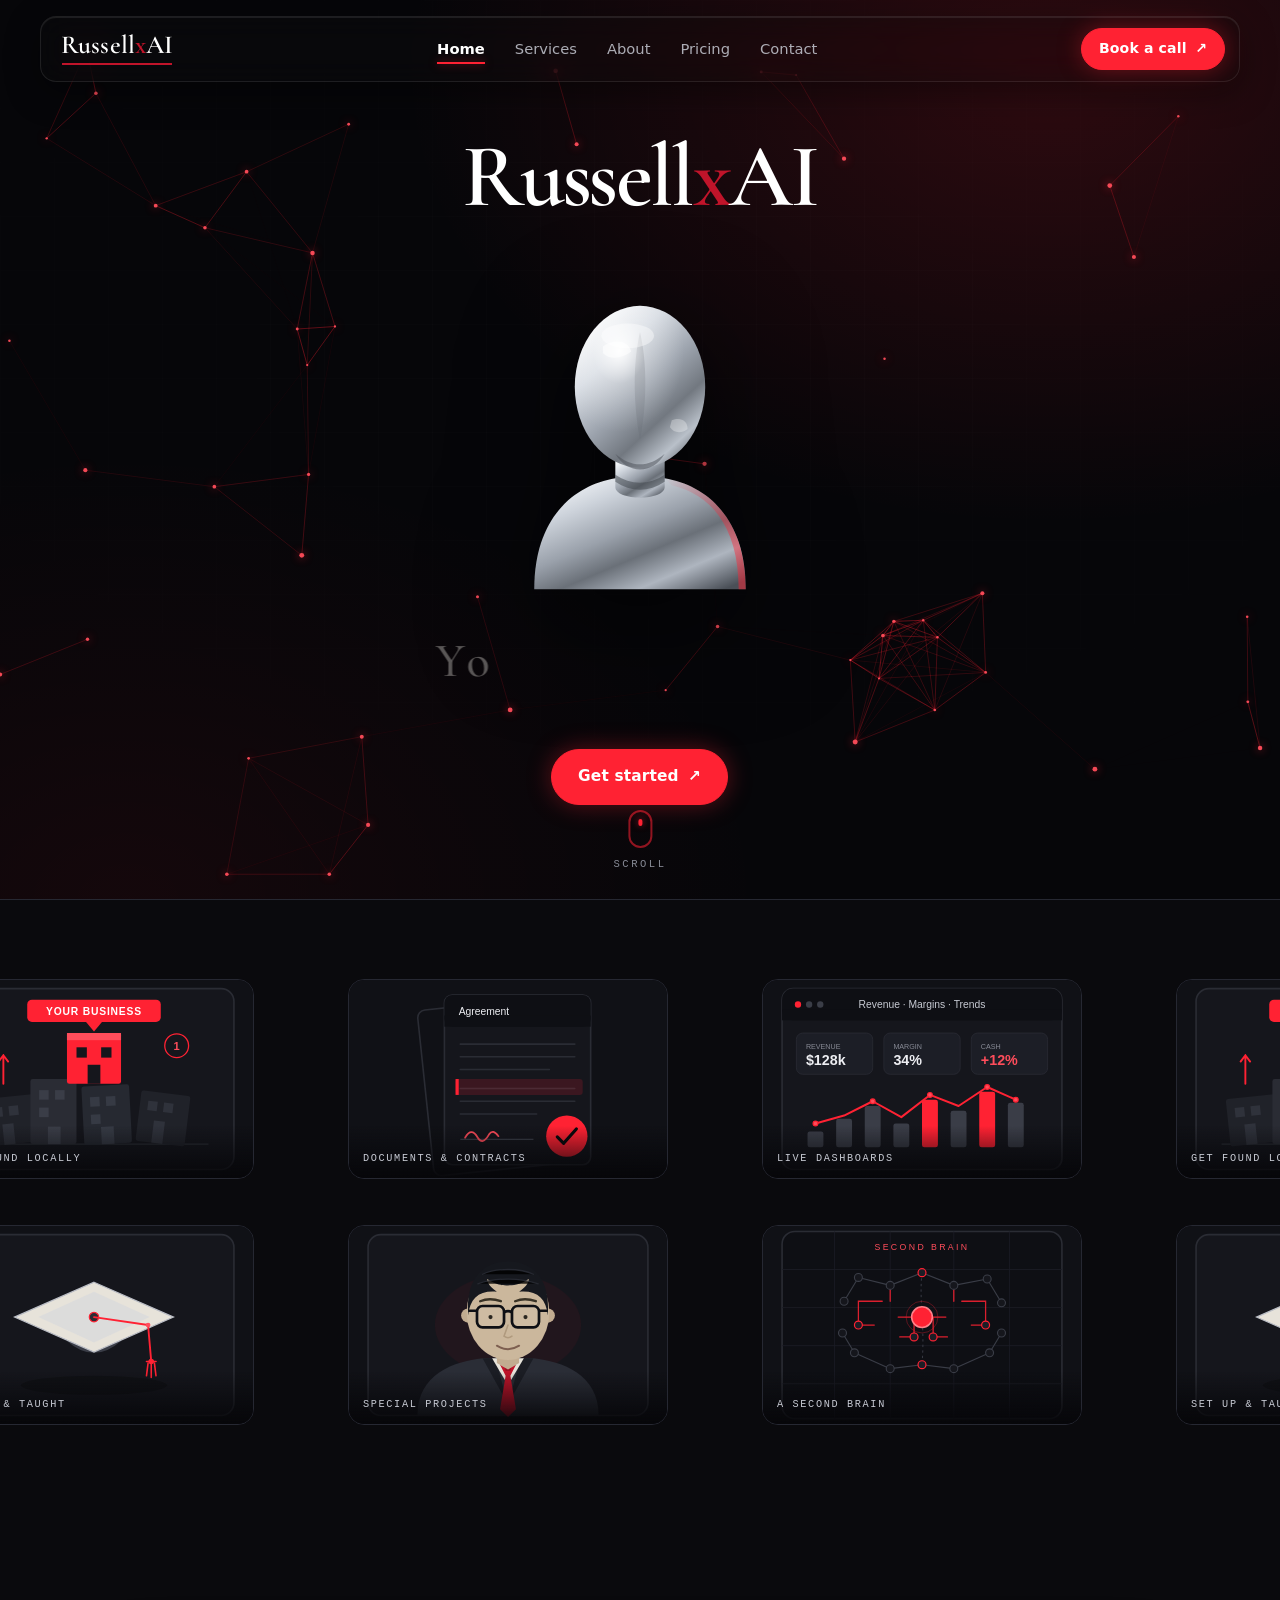
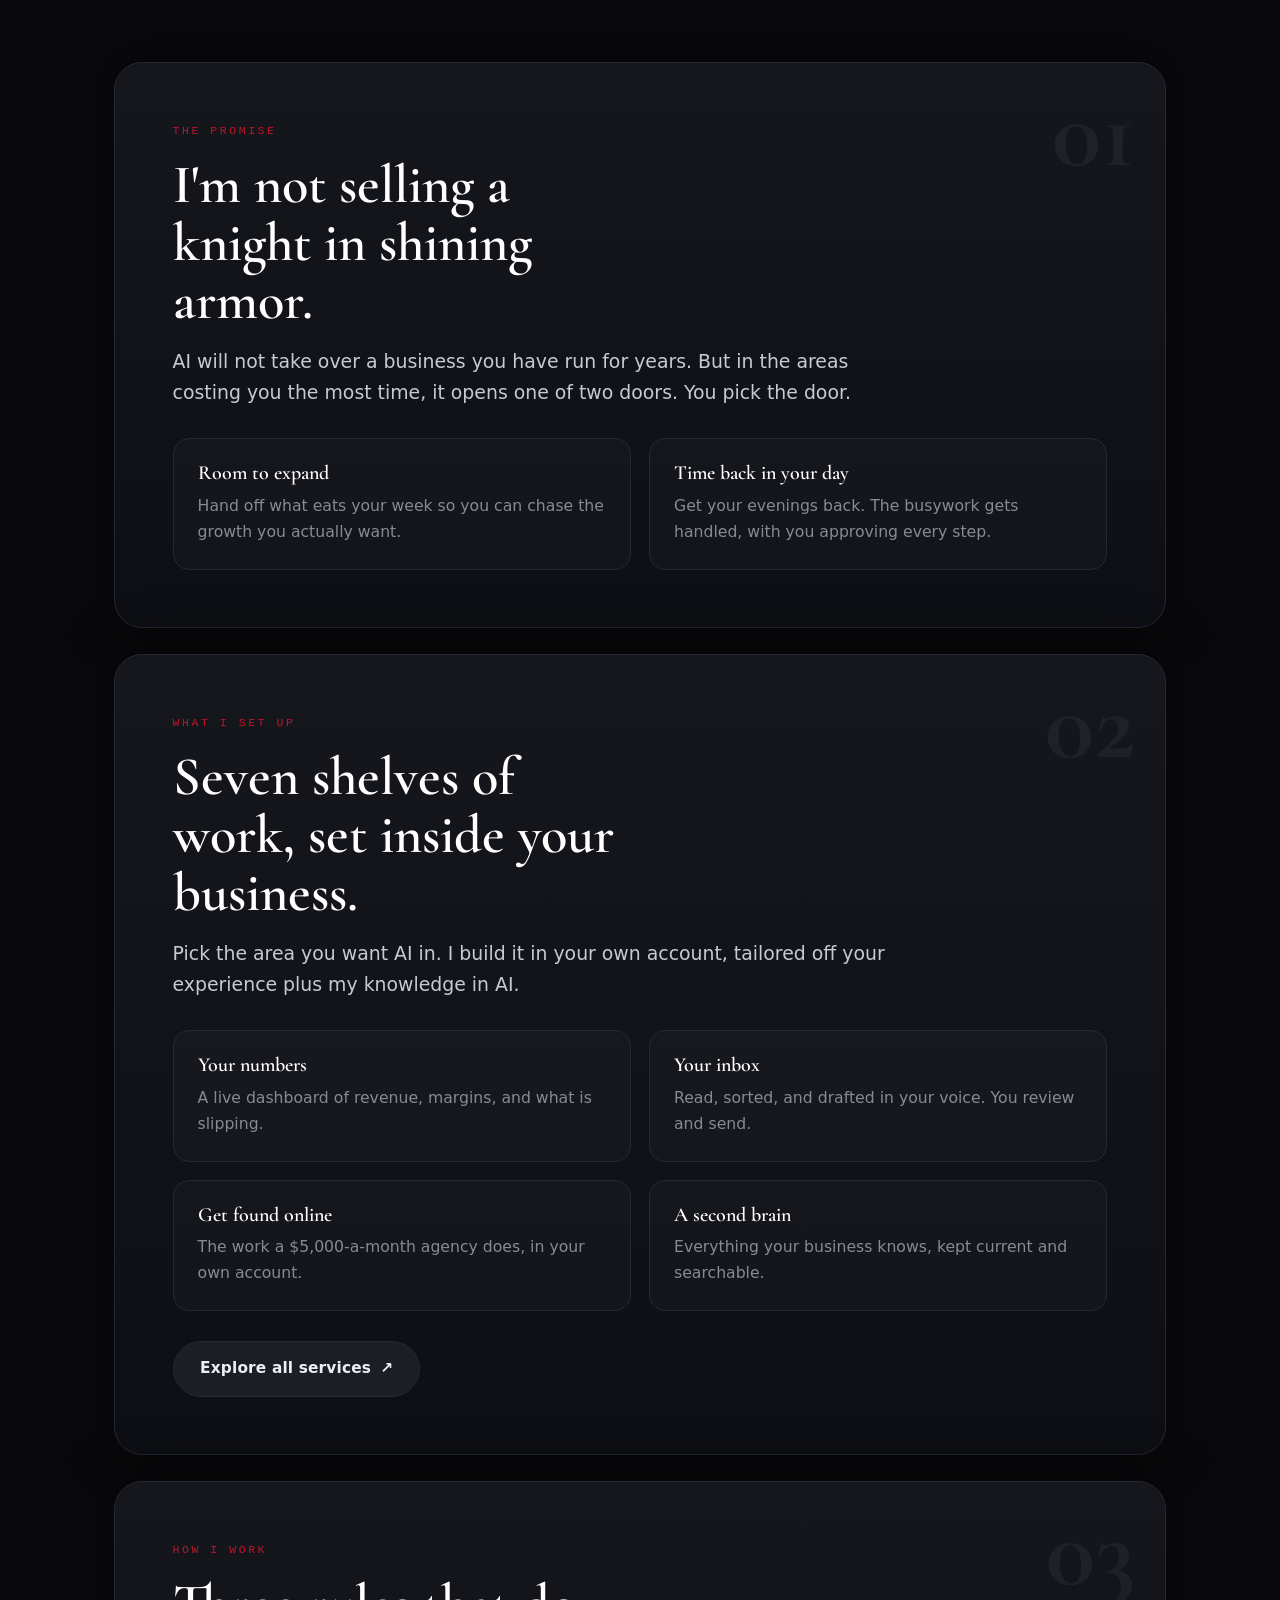
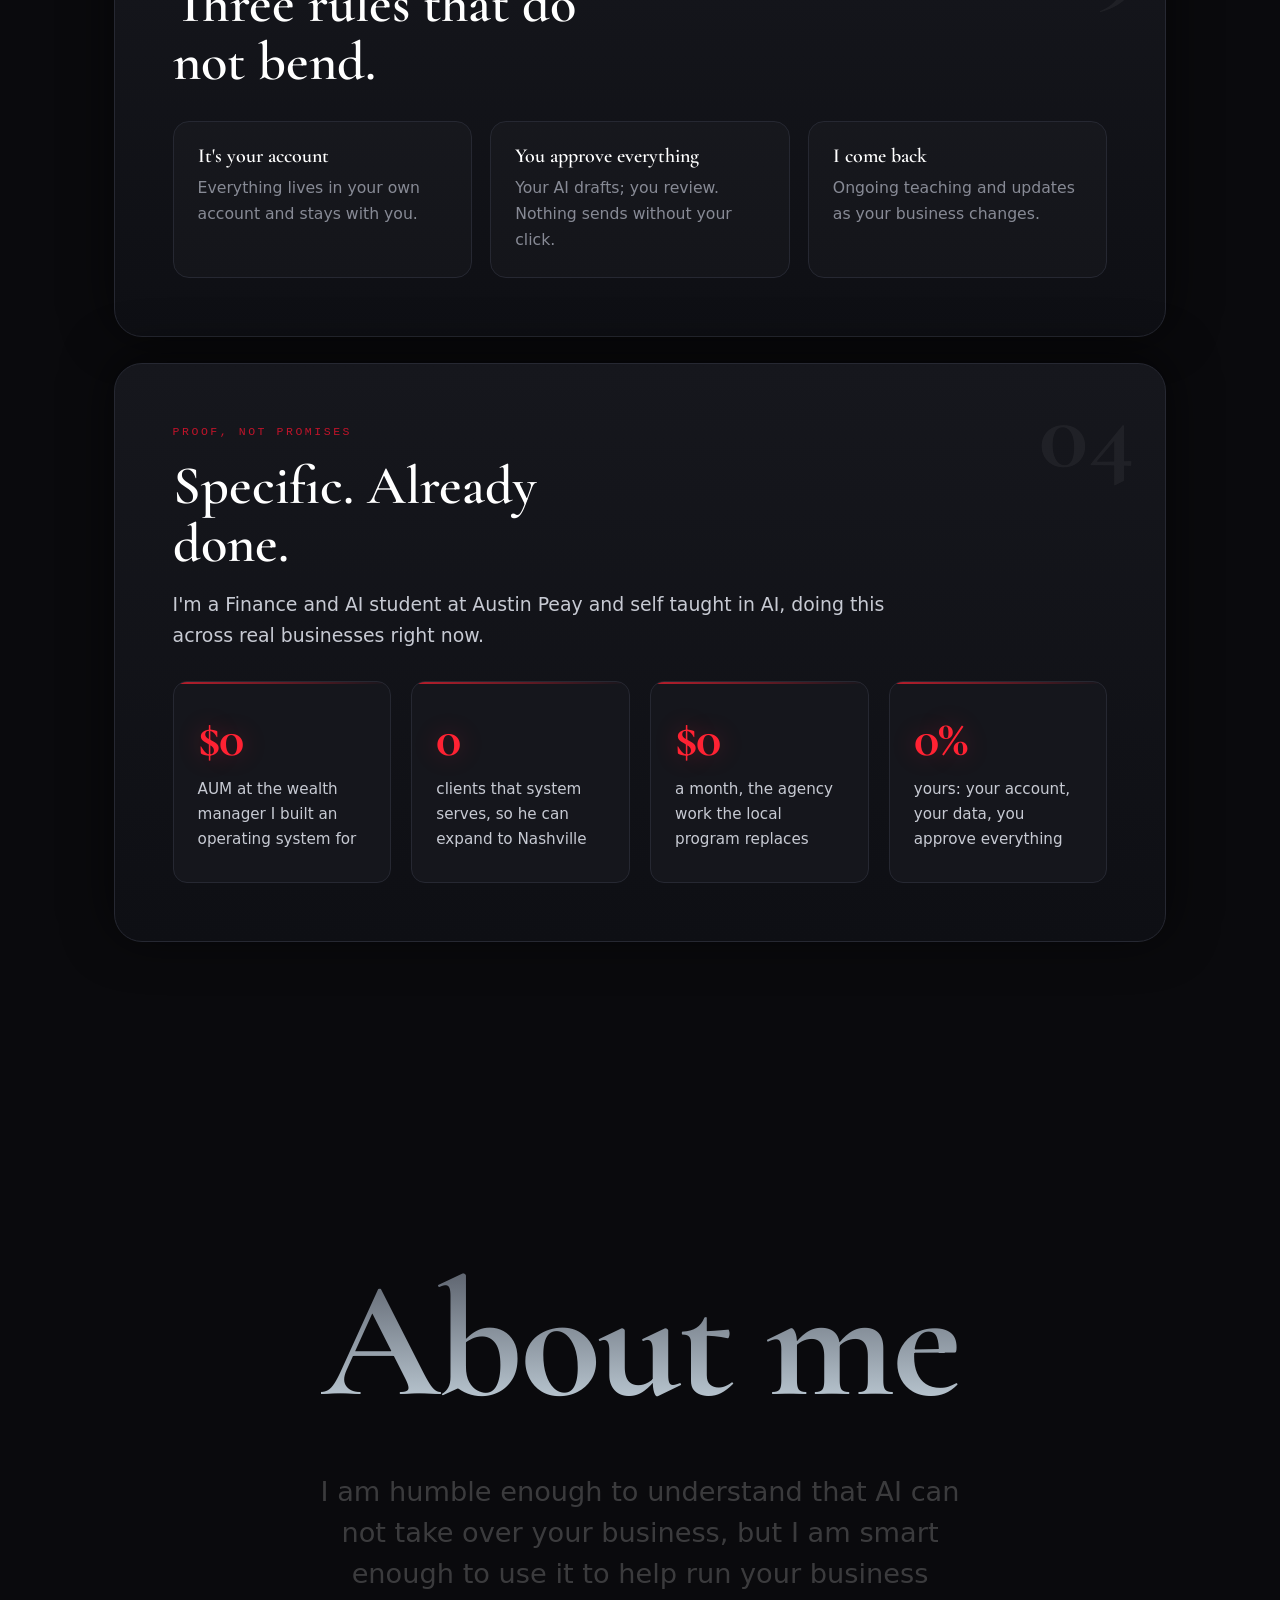
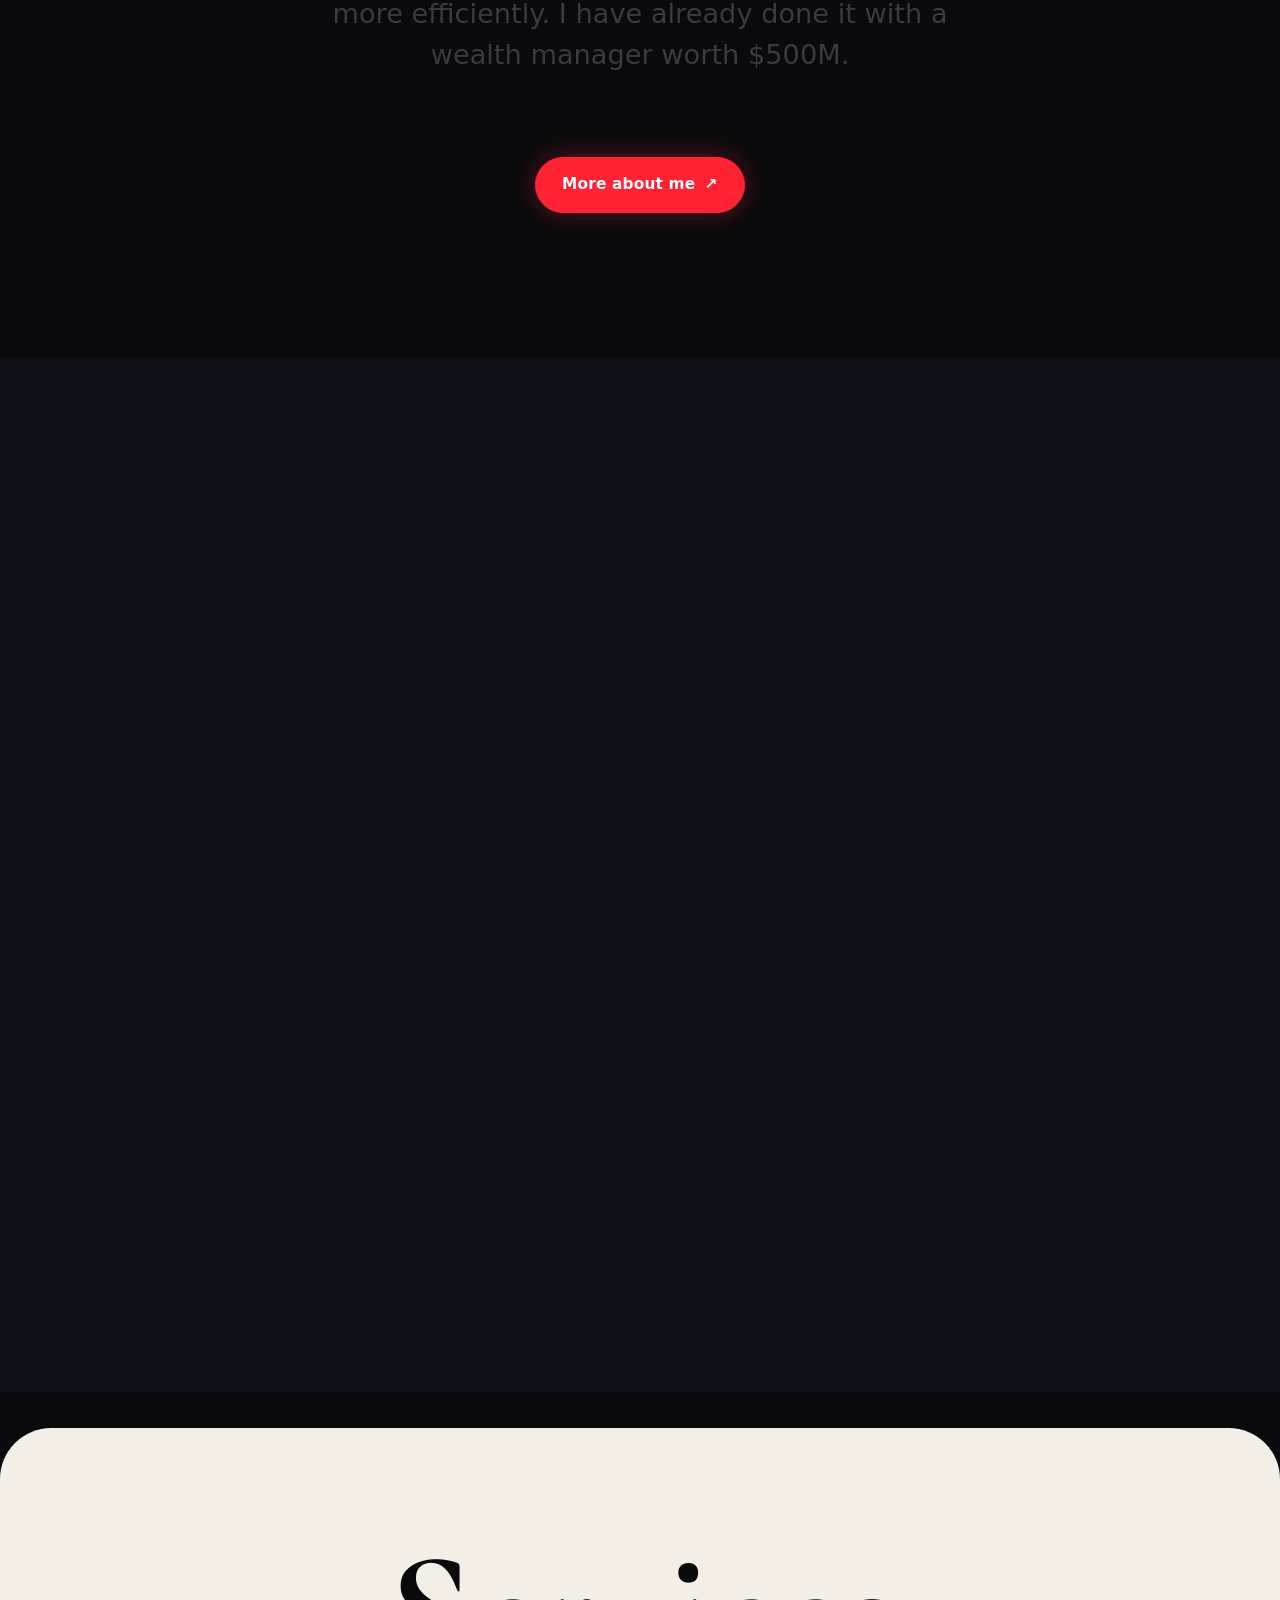
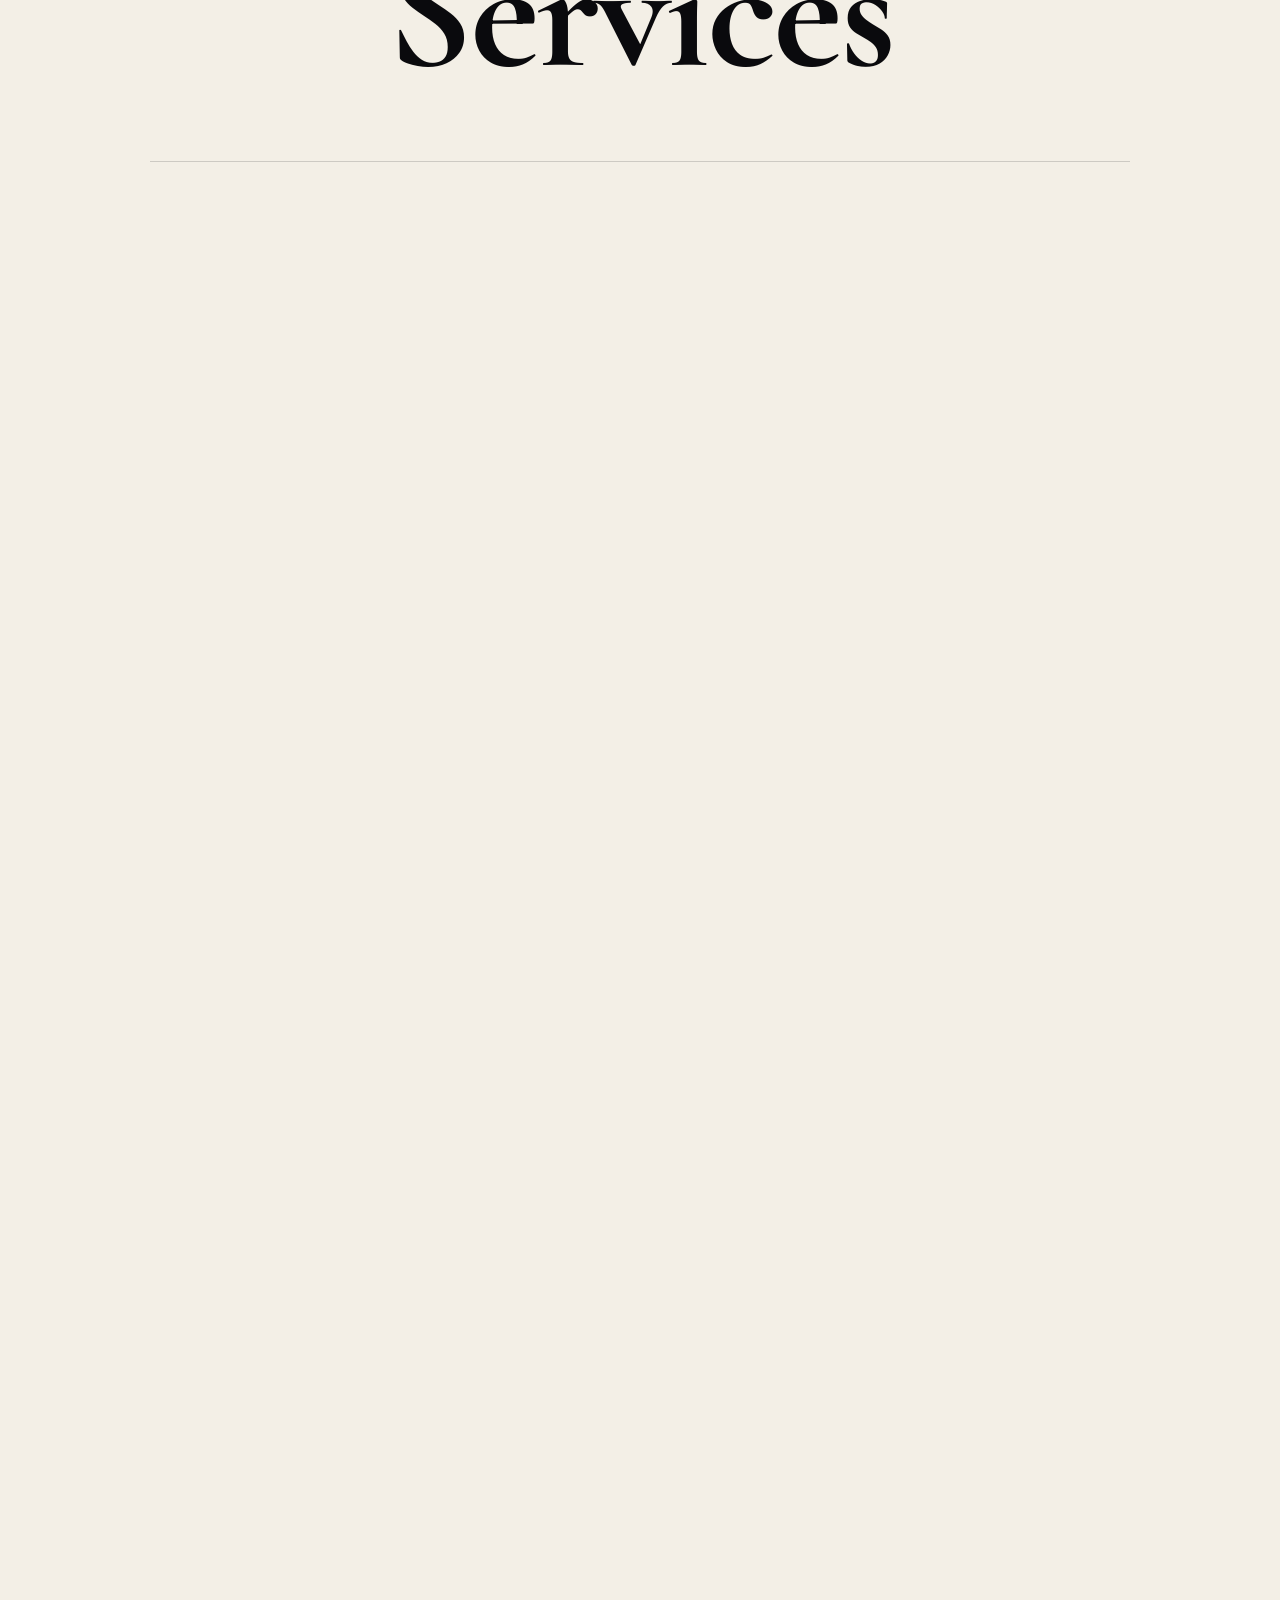
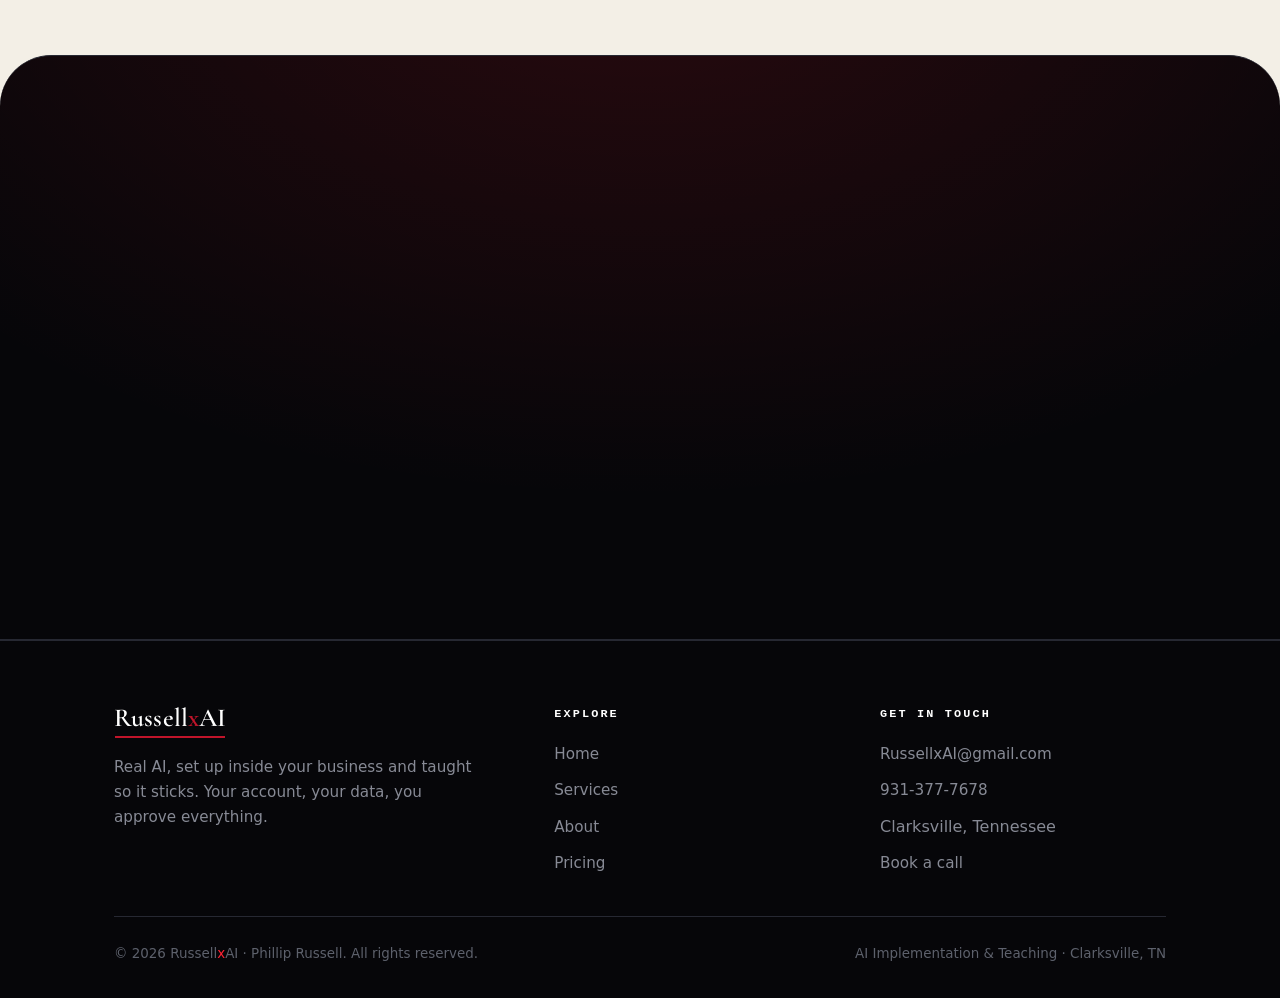
==== commit 373799d0: "3D rotating particle brain (canvas) replacing flat SVG, with clickable nodes + service list; chrome " ====
--- a/index.html
+++ b/index.html
@@ -97,6 +97,7 @@
   <div class="hero__veil" aria-hidden="true"></div>
   <div class="container hero__inner">
     <h1 class="hero__brand reveal in">Russell<span class="x">x</span>AI</h1>
+    <div class="hero__chrome" id="heroChrome" aria-hidden="true"><img src="assets/img/chrome-human.svg" alt="" width="320" height="380" loading="eager"></div>
     <p class="hero__tagline char-head">Your business <span class="accent">+</span> AI</p>
     <div class="hero__actions reveal in" data-delay="2">
       <span class="magnetic"><a class="btn btn--gold" href="contact.html">Get started <span class="arrow">↗</span></a></span>
--- a/assets/css/styles.css
+++ b/assets/css/styles.css
@@ -219,7 +219,9 @@
 @keyframes wheel{0%{opacity:0;transform:translate(-50%,0)}30%{opacity:1}100%{opacity:0;transform:translate(-50%,12px)}}
 
 /* minimal hero (RussellxAI + tagline) */
-.hero--min .hero__inner{text-align:center;max-width:1100px;display:flex;flex-direction:column;align-items:center;gap:clamp(10px,2.4vh,26px);padding-top:80px;padding-bottom:40px}
+.hero--min .hero__inner{text-align:center;max-width:1100px;display:flex;flex-direction:column;align-items:center;gap:clamp(8px,1.8vh,20px);padding-top:74px;padding-bottom:36px;perspective:1000px}
+.hero__chrome{width:clamp(170px,22vw,300px);will-change:transform;transition:transform .25s ease-out;filter:drop-shadow(0 28px 56px rgba(0,0,0,.65));transform-style:preserve-3d;margin:clamp(-6px,-1vh,-2px) 0}
+.hero__chrome img{width:100%;display:block}
 .hero__brand{font-family:var(--display);font-weight:600;font-size:clamp(4rem,17vw,15rem);line-height:.88;letter-spacing:-.01em;color:#fff}
 .hero__brand .x{color:var(--crimson)}
 .hero__tagline{font-family:var(--display);font-weight:500;font-size:clamp(1.5rem,4.4vw,3rem);color:#ece9e2;letter-spacing:.04em;margin:0}
@@ -388,18 +390,14 @@
 /* interactive brain explorer (services) */
 .brain-explorer{display:grid;grid-template-columns:1.15fr .85fr;gap:clamp(20px,3vw,44px);align-items:center;margin-top:46px}
 .brain-stage{position:relative;background:radial-gradient(circle at 50% 42%,rgba(255,34,51,.07),transparent 62%),#0e0f14;border:1px solid var(--line);border-radius:24px;padding:clamp(14px,2vw,26px)}
-.brain-svg{width:100%;height:auto;display:block;overflow:visible}
-.brain-outline{fill:#16181e;stroke:#3a3d47;stroke-width:2.4}
-.brain-gyri{fill:none;stroke:#2f323b;stroke-width:1.7;stroke-linecap:round}
-.brain-cere{fill:#13151b;stroke:#3a3d47;stroke-width:2}
-.brain-stem{fill:#13151b;stroke:#3a3d47;stroke-width:2}
-.brain-pin{cursor:pointer;outline:none}
-.brain-pin .hit{fill:transparent}
-.brain-pin .dot{fill:#15161c;stroke:var(--red);stroke-width:2.2;transition:fill .2s,filter .2s}
-.brain-pin text{fill:var(--red);font-family:var(--mono);font-size:12px;font-weight:700;text-anchor:middle;dominant-baseline:central;pointer-events:none;transition:fill .2s}
-.brain-pin:hover .dot,.brain-pin.active .dot{fill:var(--red);filter:drop-shadow(0 0 7px var(--red))}
-.brain-pin:hover text,.brain-pin.active text{fill:#fff}
-.brain-pin:focus-visible .dot{stroke:#fff}
+.brain-canvas{width:100%;height:clamp(300px,42vw,460px);display:block;touch-action:none;cursor:grab}
+.brain-canvas:active{cursor:grabbing}
+.brain-hint{position:absolute;bottom:14px;left:0;right:0;text-align:center;font-family:var(--mono);font-size:.62rem;letter-spacing:.16em;text-transform:uppercase;color:var(--muted);pointer-events:none}
+.brain-list{list-style:none;margin:22px 0 0;padding:0;display:grid;grid-template-columns:1fr 1fr;gap:8px}
+.brain-list__item{width:100%;text-align:left;display:flex;align-items:center;gap:9px;background:rgba(255,255,255,.03);border:1px solid var(--line);border-radius:10px;padding:9px 12px;color:var(--ink-soft);font-family:var(--sans);font-size:.86rem;cursor:pointer;transition:border-color .2s,background .2s,color .2s}
+.brain-list__item b{font-family:var(--mono);color:var(--red);font-size:.8rem}
+.brain-list__item:hover,.brain-list__item.active{border-color:var(--red);color:#fff;background:rgba(255,34,51,.08)}
+@media (max-width:520px){.brain-list{grid-template-columns:1fr}}
 .brain-detail{background:var(--surface);border:1px solid var(--line);border-radius:20px;padding:clamp(24px,3vw,38px);min-height:280px;display:flex;flex-direction:column;justify-content:center}
 .brain-detail__lobe{font-family:var(--mono);font-size:.72rem;letter-spacing:.18em;text-transform:uppercase;color:var(--crimson);margin-bottom:14px;min-height:1em}
 .brain-detail__name{font-size:clamp(1.4rem,2.4vw,1.9rem);color:#fff;margin-bottom:12px}
--- a/assets/css/styles.css
+++ b/assets/css/styles.css
@@ -219,7 +219,9 @@
 @keyframes wheel{0%{opacity:0;transform:translate(-50%,0)}30%{opacity:1}100%{opacity:0;transform:translate(-50%,12px)}}
 
 /* minimal hero (RussellxAI + tagline) */
-.hero--min .hero__inner{text-align:center;max-width:1100px;display:flex;flex-direction:column;align-items:center;gap:clamp(10px,2.4vh,26px);padding-top:80px;padding-bottom:40px}
+.hero--min .hero__inner{text-align:center;max-width:1100px;display:flex;flex-direction:column;align-items:center;gap:clamp(8px,1.8vh,20px);padding-top:74px;padding-bottom:36px;perspective:1000px}
+.hero__chrome{width:clamp(170px,22vw,300px);will-change:transform;transition:transform .25s ease-out;filter:drop-shadow(0 28px 56px rgba(0,0,0,.65));transform-style:preserve-3d;margin:clamp(-6px,-1vh,-2px) 0}
+.hero__chrome img{width:100%;display:block}
 .hero__brand{font-family:var(--display);font-weight:600;font-size:clamp(4rem,17vw,15rem);line-height:.88;letter-spacing:-.01em;color:#fff}
 .hero__brand .x{color:var(--crimson)}
 .hero__tagline{font-family:var(--display);font-weight:500;font-size:clamp(1.5rem,4.4vw,3rem);color:#ece9e2;letter-spacing:.04em;margin:0}
@@ -388,18 +390,14 @@
 /* interactive brain explorer (services) */
 .brain-explorer{display:grid;grid-template-columns:1.15fr .85fr;gap:clamp(20px,3vw,44px);align-items:center;margin-top:46px}
 .brain-stage{position:relative;background:radial-gradient(circle at 50% 42%,rgba(255,34,51,.07),transparent 62%),#0e0f14;border:1px solid var(--line);border-radius:24px;padding:clamp(14px,2vw,26px)}
-.brain-svg{width:100%;height:auto;display:block;overflow:visible}
-.brain-outline{fill:#16181e;stroke:#3a3d47;stroke-width:2.4}
-.brain-gyri{fill:none;stroke:#2f323b;stroke-width:1.7;stroke-linecap:round}
-.brain-cere{fill:#13151b;stroke:#3a3d47;stroke-width:2}
-.brain-stem{fill:#13151b;stroke:#3a3d47;stroke-width:2}
-.brain-pin{cursor:pointer;outline:none}
-.brain-pin .hit{fill:transparent}
-.brain-pin .dot{fill:#15161c;stroke:var(--red);stroke-width:2.2;transition:fill .2s,filter .2s}
-.brain-pin text{fill:var(--red);font-family:var(--mono);font-size:12px;font-weight:700;text-anchor:middle;dominant-baseline:central;pointer-events:none;transition:fill .2s}
-.brain-pin:hover .dot,.brain-pin.active .dot{fill:var(--red);filter:drop-shadow(0 0 7px var(--red))}
-.brain-pin:hover text,.brain-pin.active text{fill:#fff}
-.brain-pin:focus-visible .dot{stroke:#fff}
+.brain-canvas{width:100%;height:clamp(300px,42vw,460px);display:block;touch-action:none;cursor:grab}
+.brain-canvas:active{cursor:grabbing}
+.brain-hint{position:absolute;bottom:14px;left:0;right:0;text-align:center;font-family:var(--mono);font-size:.62rem;letter-spacing:.16em;text-transform:uppercase;color:var(--muted);pointer-events:none}
+.brain-list{list-style:none;margin:22px 0 0;padding:0;display:grid;grid-template-columns:1fr 1fr;gap:8px}
+.brain-list__item{width:100%;text-align:left;display:flex;align-items:center;gap:9px;background:rgba(255,255,255,.03);border:1px solid var(--line);border-radius:10px;padding:9px 12px;color:var(--ink-soft);font-family:var(--sans);font-size:.86rem;cursor:pointer;transition:border-color .2s,background .2s,color .2s}
+.brain-list__item b{font-family:var(--mono);color:var(--red);font-size:.8rem}
+.brain-list__item:hover,.brain-list__item.active{border-color:var(--red);color:#fff;background:rgba(255,34,51,.08)}
+@media (max-width:520px){.brain-list{grid-template-columns:1fr}}
 .brain-detail{background:var(--surface);border:1px solid var(--line);border-radius:20px;padding:clamp(24px,3vw,38px);min-height:280px;display:flex;flex-direction:column;justify-content:center}
 .brain-detail__lobe{font-family:var(--mono);font-size:.72rem;letter-spacing:.18em;text-transform:uppercase;color:var(--crimson);margin-bottom:14px;min-height:1em}
 .brain-detail__name{font-size:clamp(1.4rem,2.4vw,1.9rem);color:#fff;margin-bottom:12px}
